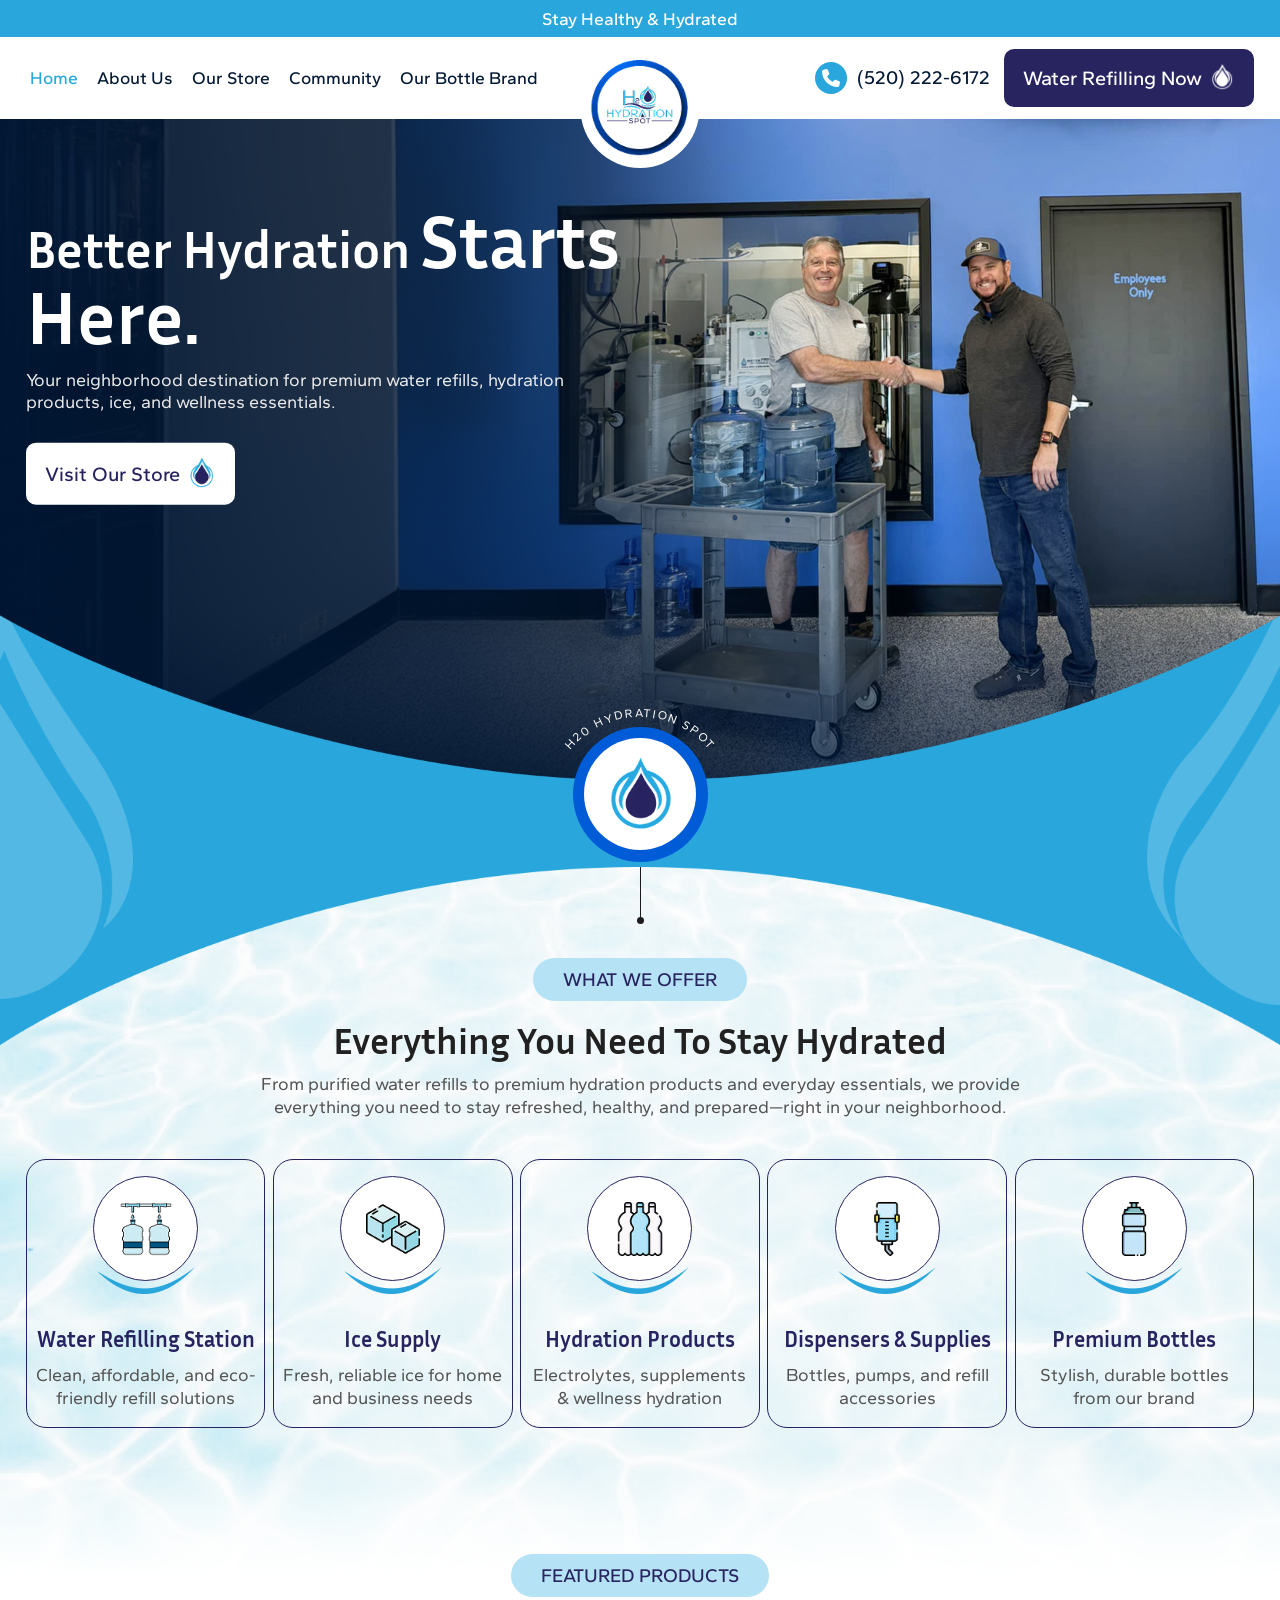
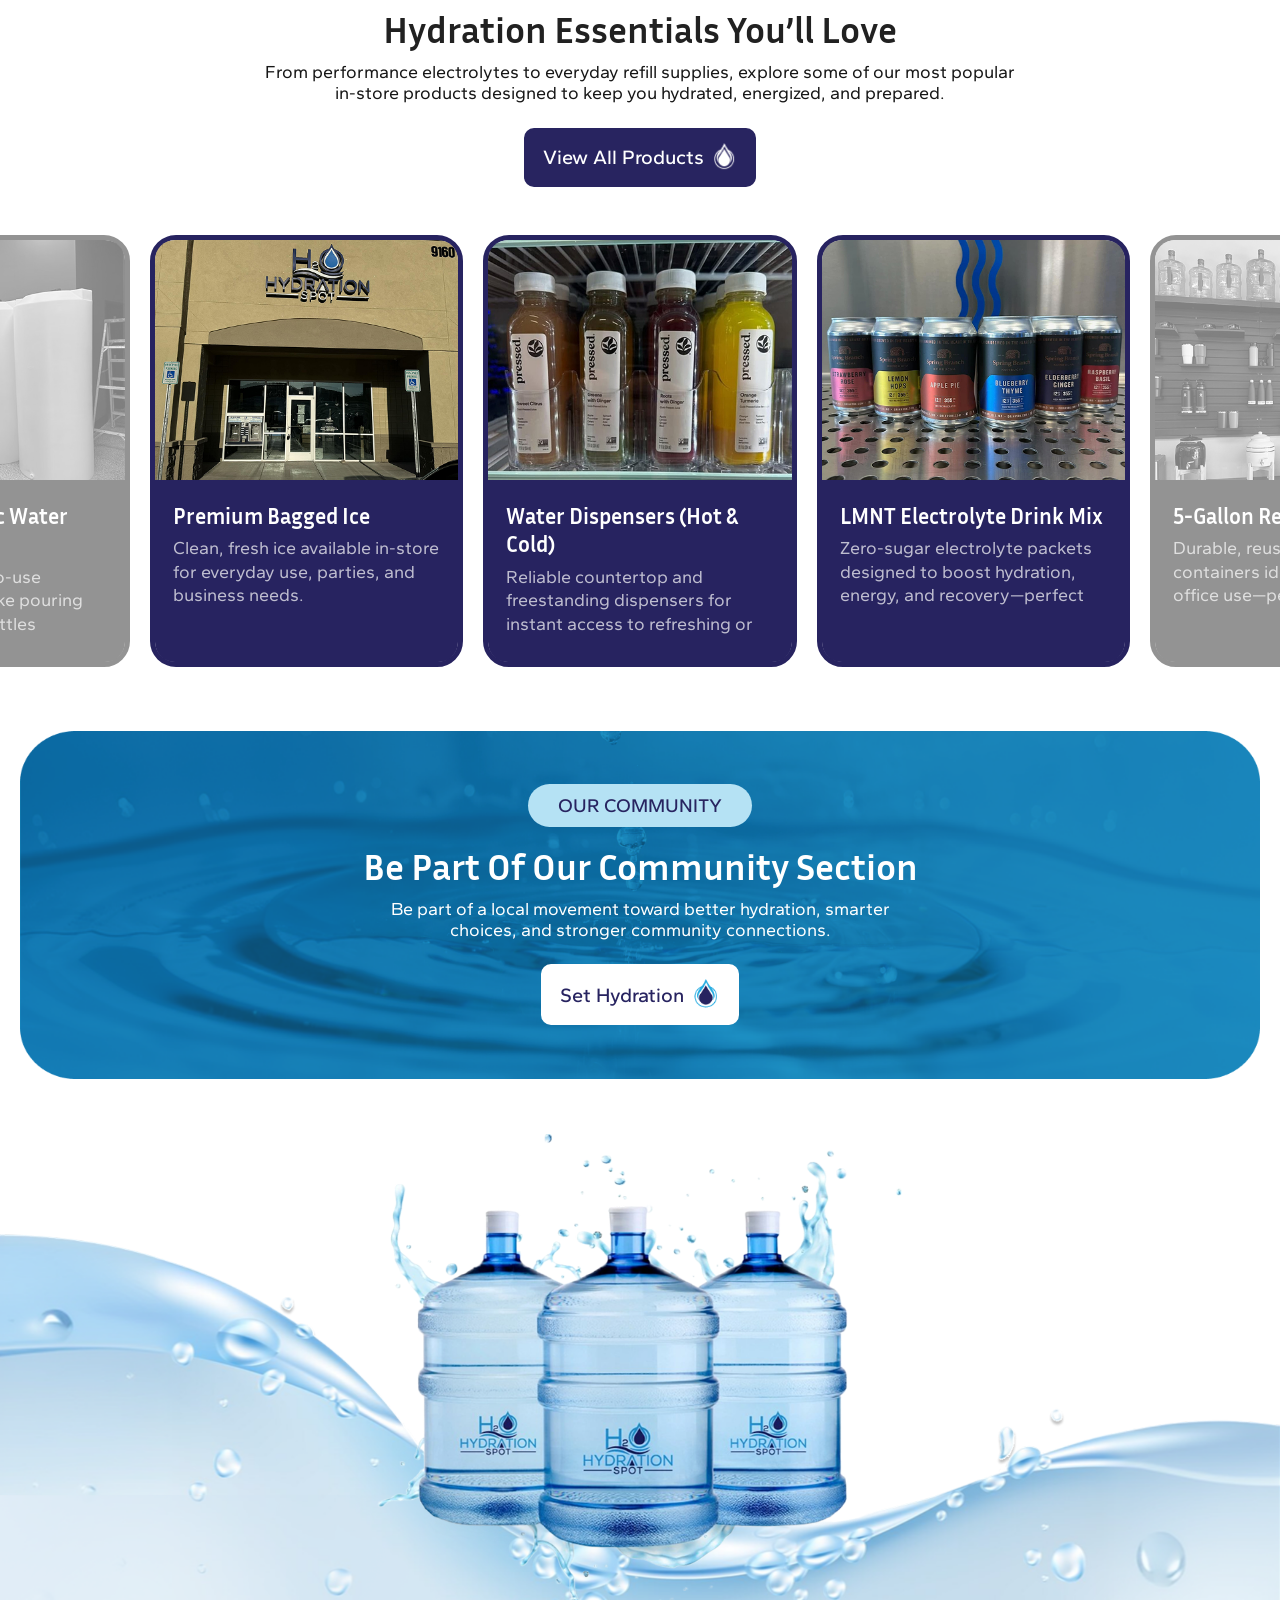
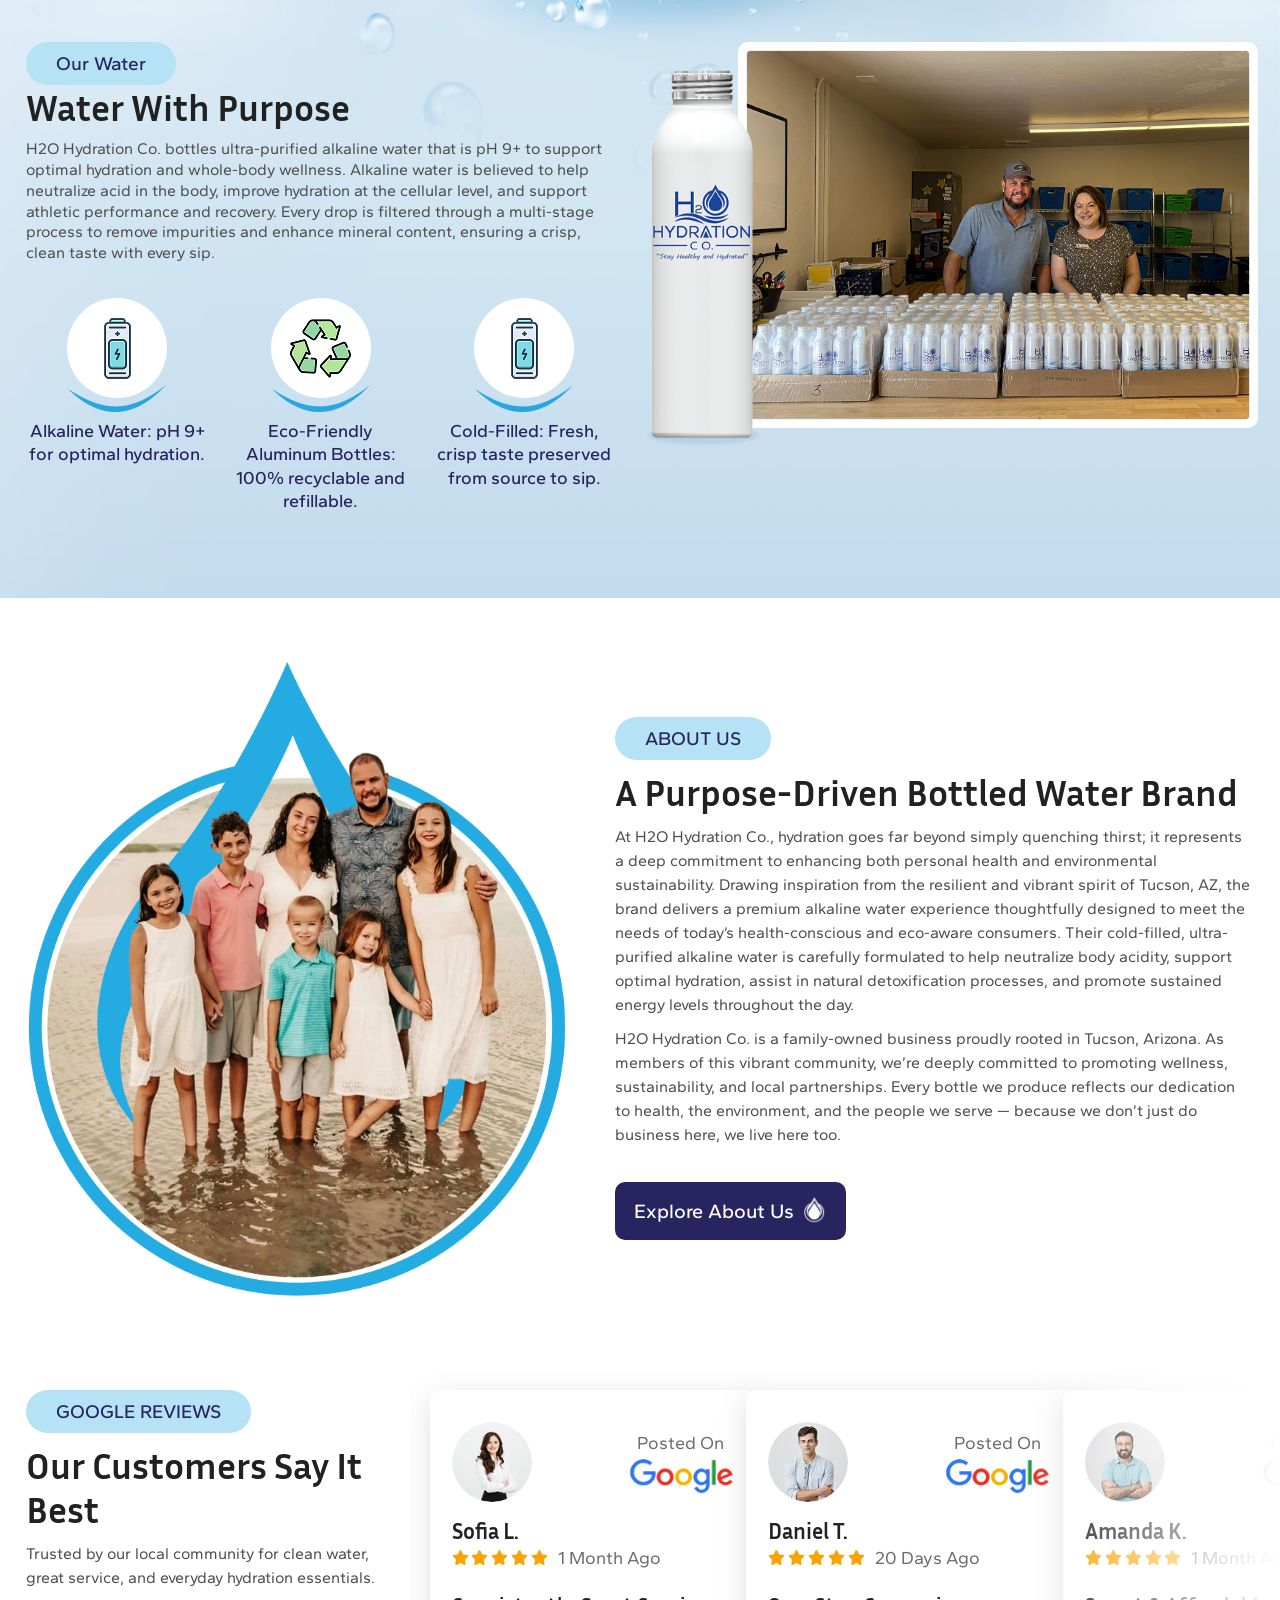
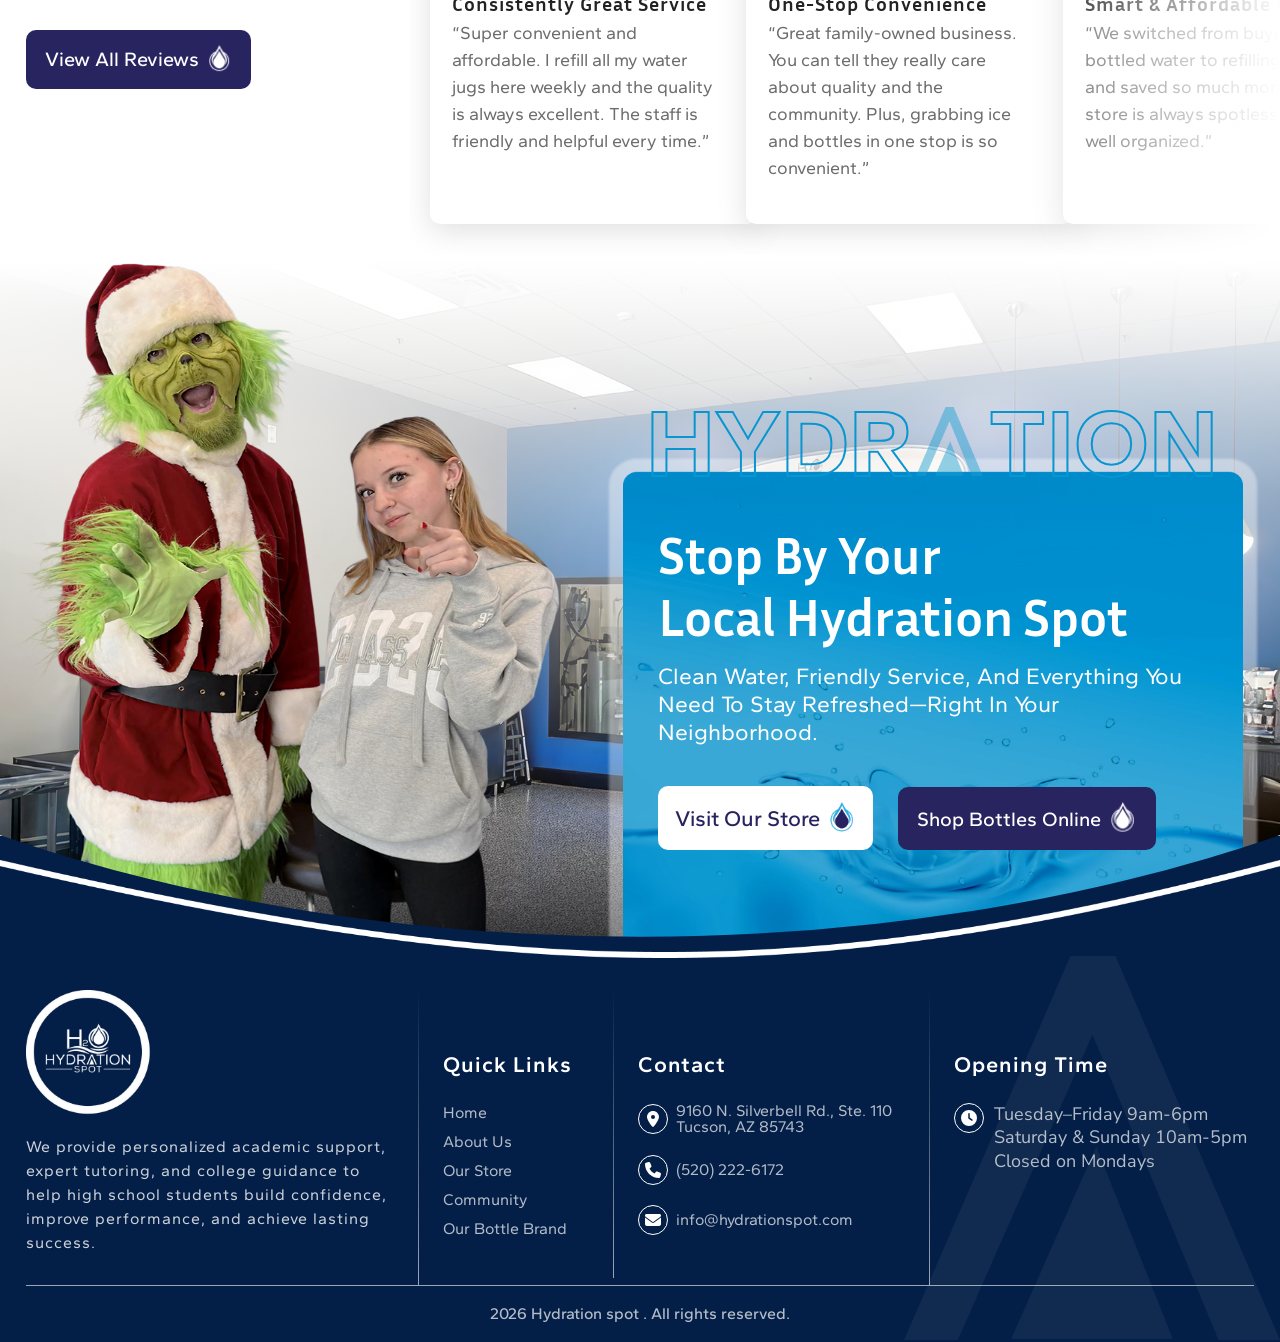
==== index.html @ 3f575ab1 "seconde commit" ====
<!DOCTYPE html>
<html lang="en">

<head>
	<meta charset="utf-8" />
	<meta http-equiv="X-UA-Compatible" content="IE=edge" />
	<title>H2O Hydration Spot</title>
	<meta name="description" content="" />
	<meta name="author" content="admin" />
	<meta name="viewport" content="width=device-width; initial-scale=1.0" />
	<link rel="shortcut icon" href="images/favicon.ico" alt="" />
	<link rel="stylesheet" href="css/font-awesome.css" />
	<link rel="stylesheet" href="css/aos.css" />
	<link rel="stylesheet" href="css/bootstrap.min.css" />
	<link rel="stylesheet" href="css/animate.css" media="all" />
	<link rel="stylesheet" href="https://cdnjs.cloudflare.com/ajax/libs/animate.css/4.1.1/animate.min.css" />
	<link rel="stylesheet" href="css/jquery.fancybox.css" />
	<link rel="stylesheet" href="css/easy-responsive-tabs.css" />
	<link rel="stylesheet" href="css/swiper.css" />
	<link rel="stylesheet" href="css/custom.css" />
	<link rel="stylesheet" href="css/responsive.css" />
</head>

<body>
	<!--Header start-->
	<header>
		<div class="top_nav">
			<div class="container">
				<p>Stay Healthy & Hydrated</p>
			</div>
		</div>
		<div class="btm_nav">
			<div class="container">
				<div class="cus_nav_innr">
					<div class="logo_otr ">
						<div class="logo_area">
							<a href="index.html"><img src="./images/logo.png" alt="logo"></a>
						</div>
					</div>

					<div class="nav_area">
						<nav class="navbar navbar-expand-lg">
							<button class="navbar-toggler" type="button" data-bs-toggle="collapse"
								data-bs-target="#navbarNav" aria-controls="navbarNav" aria-expanded="false"
								aria-label="Toggle navigation">
								<span class="MenuBar">
									<svg xmlns="http://www.w3.org/2000/svg" height="24" viewBox="0 -960 960 960"
										width="24">
										<path
											d="M120-240v-80h720v80H120Zm0-200v-80h720v80H120Zm0-200v-80h720v80H120Z" />
									</svg>
								</span>
								<span class="menu_text">Menu</span>
							</button>

							<div class="nav_parnt">
								<div class="collapse navbar-collapse main_nav" id="navbarNav">
									<ul class="navbar-nav navMenus">
										<li class="nav-item">
											<a class="nav-link active" href="javascript:void(0);">Home
											</a>
										</li>
										<li class="nav-item">
											<a class="nav-link" href="javascript:void(0);">
												About Us
											</a>
										</li>
										<li class="nav-item">
											<a class="nav-link" href="javascript:void(0);">
												Our Store
											</a>
										</li>
										<li class="nav-item">
											<a class="nav-link" href="javascript:void(0);">Community
											</a>
										</li>
										<li class="nav-item">
											<a class="nav-link" href="javascript:void(0);">Our Bottle Brand</a>
										</li>
									</ul>
								</div>
								<div class="nav_cntct">
									<a href="tel:(520) 222-6172" class="cntc_num">
										<span class="ph_icn_otr"><span class="ph_icn"><i class="fa fa-phone"
													aria-hidden="true"></i></span></span>
										<span class="ph_num">(520) 222-6172</span>
									</a>
									<div class="nav_buttn">
										<a href="javascript:void(0)" class="cmn_btn blu_btn">Water Refilling Now <img
												src="./images/btn_wht_drp.png" class="wht_drop" alt="btn_wtr_drp">
										</a>
									</div>
								</div>
							</div>
						</nav>
					</div>
				</div>
			</div>
		</div>
	</header>
	<!--Header End-->

	<!-- banner start -->
	<section class="banner">
		<div class="ban_img">
			<img src="./images/banner.png" alt="banner_bg">
		</div>
		<div class="mobile_ban_img">
			<img src="./images/mobile_banner.png" alt="mobile_banner_bg">
		</div>
		<div class="container">
			<div class="ban_content">
				<h1>Better Hydration <span>Starts Here.</span></h1>
				<p>Your neighborhood destination for premium water refills, hydration products, ice, and wellness
					essentials.</p>
				<div class="ban_btn">
					<a href="javascript:void(0)" class="cmn_btn">Visit Our Store <img src="./images/btn_wtr_drp.png"
							class="drop" alt="btn_wtr_drp">
					</a>
				</div>
			</div>
		</div>
	</section>
	<!-- banner end -->

	<!-- spot section start -->
	<section class="spot">
		<div class="spot_lft_img">
			<img src="./images/spot_lft_icn.png" alt="spot_lft_icn">
		</div>
		<div class="container">
			<div class="spt_wrpr cmn_hdr">

				<!-- Curved Text -->
				<svg class="curve_txt" viewBox="0 0 500 250">

					<path id="curve" d="M 100 220 A 150 150 0 0 1 400 220" fill="transparent" />

					<text>
						<textPath href="#curve" startOffset="50%" text-anchor="middle">
							H20 HYDRATION SPOT
						</textPath>
					</text>

				</svg>

				<!-- Circle -->
				<div class="spt_rnd_otr">
					<div class="spt_rnd_img">
						<img src="./images/spot_mdl_img.png" class="animate__heartBeat" alt="spot_mdl_img">
					</div>
				</div>

			</div>
		</div>
		<div class="spot_rgt_img">
			<img src="./images/spot_rgt_icn.png" alt="spot_rgt_icn">
		</div>
	</section>
	<!-- spot section end -->

	<!-- offer section start -->
	<section class="offer cmn_pdding">
		<div class="offr_line">
			<span class="offr_lng_line"></span>
			<span class="offr_dot"></span>
		</div>
		<div class="container">
			<div class="offer_contents cmn_hdr">
				<div class="cmn_blu_bg cmn_hdr">
					<h6>WHAT WE OFFER</h6>
				</div>
				<h2>Everything You Need to Stay Hydrated</h2>
				<p>From purified water refills to premium hydration products and everyday essentials, we provide <br>
					everything you need to stay refreshed, healthy, and prepared—right in your neighborhood.</p>
				<div class="offr_crd_layout">
					<div class="offr_card">
						<div class="offr_img_otr crcl_after">
							<div class="offr_crd_img">
								<img src="./images/offr_img1.png" alt="offr_img1">
							</div>
						</div>
						<div class="offr_crd_dtls cmn_hdr">
							<h4>Water Refilling Station</h4>
							<p>Clean, affordable, and eco-friendly refill solutions</p>
						</div>
					</div>
					<div class="offr_card">
						<div class="offr_img_otr crcl_after">
							<div class="offr_crd_img">
								<img src="./images/offr_img2.png" alt="offr_img2">
							</div>
						</div>
						<div class="offr_crd_dtls cmn_hdr">
							<h4>Ice Supply</h4>
							<p>Fresh, reliable ice for home and business needs</p>
						</div>
					</div>
					<div class="offr_card">
						<div class="offr_img_otr crcl_after">
							<div class="offr_crd_img">
								<img src="./images/offr_img3.png" alt="offr_img3">
							</div>
						</div>
						<div class="offr_crd_dtls cmn_hdr">
							<h4>Hydration Products</h4>
							<p>Electrolytes, supplements & wellness hydration</p>
						</div>
					</div>
					<div class="offr_card">
						<div class="offr_img_otr crcl_after">
							<div class="offr_crd_img">
								<img src="./images/offr_img4.png" alt="offr_img4">
							</div>
						</div>
						<div class="offr_crd_dtls cmn_hdr">
							<h4>Dispensers & Supplies</h4>
							<p>Bottles, pumps, and refill accessories</p>
						</div>
					</div>
					<div class="offr_card">
						<div class="offr_img_otr crcl_after">
							<div class="offr_crd_img">
								<img src="./images/offr_img5.png" alt="offr_img5">
							</div>
						</div>
						<div class="offr_crd_dtls cmn_hdr">
							<h4>Premium Bottles</h4>
							<p>Stylish, durable bottles from our brand</p>
						</div>
					</div>
				</div>

				<!--  -->
				<div class="offr_swpr ">
					<div class="swiper mySwiper1">
						<div class="swiper-wrapper">
							<div class="swiper-slide">
								<div class="offr_card">
									<div class="offr_img_otr crcl_after">
										<div class="offr_crd_img">
											<img src="./images/offr_img1.png" alt="offr_img1">
										</div>
									</div>
									<div class="offr_crd_dtls cmn_hdr">
										<h4>Water Refilling Station</h4>
										<p>Clean, affordable, and eco-friendly refill solutions</p>
									</div>
								</div>
							</div>
							<div class="swiper-slide">
								<div class="offr_card">
									<div class="offr_img_otr crcl_after">
										<div class="offr_crd_img">
											<img src="./images/offr_img2.png" alt="offr_img2">
										</div>
									</div>
									<div class="offr_crd_dtls cmn_hdr">
										<h4>Ice Supply</h4>
										<p>Fresh, reliable ice for home and business needs</p>
									</div>
								</div>
							</div>
							<div class="swiper-slide">
								<div class="offr_card">
									<div class="offr_img_otr crcl_after">
										<div class="offr_crd_img">
											<img src="./images/offr_img3.png" alt="offr_img3">
										</div>
									</div>
									<div class="offr_crd_dtls cmn_hdr">
										<h4>Hydration Products</h4>
										<p>Electrolytes, supplements & wellness hydration</p>
									</div>
								</div>
							</div>
							<div class="swiper-slide">
								<div class="offr_card">
									<div class="offr_img_otr crcl_after">
										<div class="offr_crd_img">
											<img src="./images/offr_img4.png" alt="offr_img4">
										</div>
									</div>
									<div class="offr_crd_dtls cmn_hdr">
										<h4>Dispensers & Supplies</h4>
										<p>Bottles, pumps, and refill accessories</p>
									</div>
								</div>
							</div>
							<div class="swiper-slide">
								<div class="offr_card">
									<div class="offr_img_otr crcl_after">
										<div class="offr_crd_img">
											<img src="./images/offr_img5.png" alt="offr_img5">
										</div>
									</div>
									<div class="offr_crd_dtls cmn_hdr">
										<h4>Premium Bottles</h4>
										<p>Stylish, durable bottles from our brand</p>
									</div>
								</div>
							</div>
						</div>
						
					</div>
				</div>
			</div>
		</div>
	</section>
	<!-- offer section end -->

	<!-- featured section start -->
	<section class="featured">
		<div class="container">
			<div class="featured_content cmn_hdr">
				<div class="cmn_blu_bg cmn_hdr">
					<h6>FEATURED PRODUCTS</h6>
				</div>
				<h2>Hydration Essentials You’ll Love</h2>
				<p>From performance electrolytes to everyday refill supplies, explore some of our most popular <br>
					in-store products designed to keep you hydrated, energized, and prepared.</p>
				<div class="featr_buttn">
					<a href="javascript:void(0)" class="cmn_btn blu_btn">View All Products <img
							src="./images/btn_wht_drp.png" class="wht_drop" alt="btn_wtr_drp">
					</a>
				</div>
			</div>
		</div>
		<div class="featr_swpr">
			<div class="swiper mySwiper">
				<div class="swiper-wrapper">
					<div class="swiper-slide">
						<div class="featr_swpr_crd">
							<div class="fetr_crd_img">
								<img src="./images/featr_img1.jpg" alt="featured_card_img">
							</div>
							<div class="fetr_crd_dtls cmn_hdr">
								<h4>Water Dispensers (Hot & Cold)</h4>
								<p>Reliable countertop and freestanding dispensers for instant access to refreshing or
									hot water anytime.</p>
							</div>
						</div>
					</div>
					<div class="swiper-slide">
						<div class="featr_swpr_crd">
							<div class="fetr_crd_img">
								<img src="./images/featr_img2.jpg" alt="featured_card_img">
							</div>
							<div class="fetr_crd_dtls cmn_hdr">
								<h4>LMNT Electrolyte Drink Mix</h4>
								<p>Zero-sugar electrolyte packets designed to boost hydration, energy, and
									recovery—perfect for workouts, workdays, and daily wellness.</p>
							</div>
						</div>
					</div>
					<div class="swiper-slide">
						<div class="featr_swpr_crd">
							<div class="fetr_crd_img">
								<img src="./images/featr_img3.jpg" alt="featured_card_img">
							</div>
							<div class="fetr_crd_dtls cmn_hdr">
								<h4>5-Gallon Refill Water Jugs</h4>
								<p>Durable, reusable water containers ideal for home or office use—perfect for our
									refill station.</p>
							</div>
						</div>
					</div>
					<div class="swiper-slide">
						<div class="featr_swpr_crd">
							<div class="fetr_crd_img">
								<img src="./images/featr_img4.jpg" alt="featured_card_img">
							</div>
							<div class="fetr_crd_dtls cmn_hdr">
								<h4>Manual & Electric Water Pumps</h4>
								<p>Convenient, easy-to-use dispensers that make pouring water from large bottles
									effortless.</p>
							</div>
						</div>
					</div>
					<div class="swiper-slide">
						<div class="featr_swpr_crd">
							<div class="fetr_crd_img">
								<img src="./images/featr_img5.jpg" alt="featured_card_img">
							</div>
							<div class="fetr_crd_dtls cmn_hdr">
								<h4>Premium Bagged Ice</h4>
								<p>Clean, fresh ice available in-store for everyday use, parties, and business needs.
								</p>
							</div>
						</div>
					</div>
					<div class="swiper-slide">
						<div class="featr_swpr_crd">
							<div class="fetr_crd_img">
								<img src="./images/featr_img1.jpg" alt="featured_card_img">
							</div>
							<div class="fetr_crd_dtls cmn_hdr">
								<h4>Water Dispensers (Hot & Cold)</h4>
								<p>Reliable countertop and freestanding dispensers for instant access to refreshing or
									hot water anytime.</p>
							</div>
						</div>
					</div>
					<div class="swiper-slide">
						<div class="featr_swpr_crd">
							<div class="fetr_crd_img">
								<img src="./images/featr_img2.jpg" alt="featured_card_img">
							</div>
							<div class="fetr_crd_dtls cmn_hdr">
								<h4>LMNT Electrolyte Drink Mix</h4>
								<p>Zero-sugar electrolyte packets designed to boost hydration, energy, and
									recovery—perfect for workouts, workdays, and daily wellness.</p>
							</div>
						</div>
					</div>
					<div class="swiper-slide">
						<div class="featr_swpr_crd">
							<div class="fetr_crd_img">
								<img src="./images/featr_img3.jpg" alt="featured_card_img">
							</div>
							<div class="fetr_crd_dtls cmn_hdr">
								<h4>5-Gallon Refill Water Jugs</h4>
								<p>Durable, reusable water containers ideal for home or office use—perfect for our
									refill station.</p>
							</div>
						</div>
					</div>
					<div class="swiper-slide">
						<div class="featr_swpr_crd">
							<div class="fetr_crd_img">
								<img src="./images/featr_img4.jpg" alt="featured_card_img">
							</div>
							<div class="fetr_crd_dtls cmn_hdr">
								<h4>Manual & Electric Water Pumps</h4>
								<p>Convenient, easy-to-use dispensers that make pouring water from large bottles
									effortless.</p>
							</div>
						</div>
					</div>
					<div class="swiper-slide">
						<div class="featr_swpr_crd">
							<div class="fetr_crd_img">
								<img src="./images/featr_img5.jpg" alt="featured_card_img">
							</div>
							<div class="fetr_crd_dtls cmn_hdr">
								<h4>Premium Bagged Ice</h4>
								<p>Clean, fresh ice available in-store for everyday use, parties, and business needs.
								</p>
							</div>
						</div>
					</div>
					<div class="swiper-slide">
						<div class="featr_swpr_crd">
							<div class="fetr_crd_img">
								<img src="./images/featr_img1.jpg" alt="featured_card_img">
							</div>
							<div class="fetr_crd_dtls cmn_hdr">
								<h4>Water Dispensers (Hot & Cold)</h4>
								<p>Reliable countertop and freestanding dispensers for instant access to refreshing or
									hot water anytime.</p>
							</div>
						</div>
					</div>
					<div class="swiper-slide">
						<div class="featr_swpr_crd">
							<div class="fetr_crd_img">
								<img src="./images/featr_img2.jpg" alt="featured_card_img">
							</div>
							<div class="fetr_crd_dtls cmn_hdr">
								<h4>LMNT Electrolyte Drink Mix</h4>
								<p>Zero-sugar electrolyte packets designed to boost hydration, energy, and
									recovery—perfect for workouts, workdays, and daily wellness.</p>
							</div>
						</div>
					</div>
					<div class="swiper-slide">
						<div class="featr_swpr_crd">
							<div class="fetr_crd_img">
								<img src="./images/featr_img3.jpg" alt="featured_card_img">
							</div>
							<div class="fetr_crd_dtls cmn_hdr">
								<h4>5-Gallon Refill Water Jugs</h4>
								<p>Durable, reusable water containers ideal for home or office use—perfect for our
									refill station.</p>
							</div>
						</div>
					</div>
					<div class="swiper-slide">
						<div class="featr_swpr_crd">
							<div class="fetr_crd_img">
								<img src="./images/featr_img4.jpg" alt="featured_card_img">
							</div>
							<div class="fetr_crd_dtls cmn_hdr">
								<h4>Manual & Electric Water Pumps</h4>
								<p>Convenient, easy-to-use dispensers that make pouring water from large bottles
									effortless.</p>
							</div>
						</div>
					</div>
					<div class="swiper-slide">
						<div class="featr_swpr_crd">
							<div class="fetr_crd_img">
								<img src="./images/featr_img5.jpg" alt="featured_card_img">
							</div>
							<div class="fetr_crd_dtls cmn_hdr">
								<h4>Premium Bagged Ice</h4>
								<p>Clean, fresh ice available in-store for everyday use, parties, and business needs.
								</p>
							</div>
						</div>
					</div>
				</div>
				<div class="swiper-pagination"></div>
			</div>
		</div>
	</section>
	<!-- featured section end -->

	<!-- community section start -->
	<section class="community cmn_pdding">
		<div class="container">
			<div class="cmnty_dtls cmn_hdr wht">
				<div class="cmn_blu_bg cmn_hdr">
					<h6>OUR COMMUNITY</h6>
				</div>
				<h2>Be Part Of Our Community Section</h2>
				<p>Be part of a local movement toward better hydration, smarter <br> choices, and stronger community
					connections.</p>
				<div>
					<a href="javascript:void(0)" class="cmn_btn">Set Hydration <img src="./images/btn_wtr_drp.png"
							class="drop" alt="btn_wtr_drp">
					</a>
				</div>
			</div>
		</div>
	</section>
	<!-- community section end -->

	<!-- purpose section start -->
	<section class="purpose">
		<div class="wtr_brl_img">
			<img src="./images/wtr_brl.png" alt="water_img">
		</div>
		<div class="container">
			<div class="purpose_contents">
				<div class="prps_lft_dv cmn_hdr">
					<div class="cmn_blu_bg cmn_hdr">
						<h6>Our Water</h6>
					</div>
					<h2>Water with Purpose</h2>
					<p>H2O Hydration Co. bottles ultra-purified alkaline water that is pH 9+ to support optimal
						hydration
						and whole-body wellness. Alkaline water is believed to help neutralize acid in the body, improve
						hydration at the cellular level, and support athletic performance and recovery. Every drop is
						filtered through a multi-stage process to remove impurities and enhance mineral content,
						ensuring a
						crisp, clean taste with every sip.</p>
					<div class="prps_layout">
						<div class="prps_crd">
							<div class="prps_icn_otr crcl_after">
								<div class="prps_crd_icn">
									<img src="./images/purpose_icn1.png" alt="purpose_icn">
								</div>
							</div>
							<p>Alkaline Water: pH 9+ for optimal hydration.</p>
						</div>
						<div class="prps_crd">
							<div class="prps_icn_otr crcl_after">
								<div class="prps_crd_icn">
									<img src="./images/purpose_icn2.png" alt="purpose_icn">
								</div>
							</div>
							<p>Eco-Friendly Aluminum Bottles: 100% recyclable and refillable.</p>
						</div>
						<div class="prps_crd">
							<div class="prps_icn_otr crcl_after">
								<div class="prps_crd_icn">
									<img src="./images/purpose_icn1.png" alt="purpose_icn">
								</div>
							</div>
							<p>Cold-Filled: Fresh, crisp taste preserved from source to sip.</p>
						</div>
					</div>
				</div>
				<div class="prps_rgt_dv">
					<div class="purpose_rgt_img">
						<img src="./images/prps_rgt_img.jpg" alt="prps_rgt_img">
					</div>
					<div class="bottle_img">
						<img src="./images/bttl_img.png" alt="bttl_img">
					</div>
				</div>
			</div>
		</div>
	</section>
	<!-- purpose section end -->

	<!--About us section start-->

    <section class="abt_us cmn_hdr cmn_pdding">
      <div class="container abt_sec">
        <div class="abt_us_lft">
          <div class="abt_lft_dv">
            <div class="abt_lft_img">
              <img src="images/about_left_img.png" alt="about left image" />
            </div>
          </div>
        </div>
        <div class="abt_us_rgt">
          <div class="cmn_blu_bg">
            <h6>About Us</h6>
          </div>
          <div class="abt_cntnt">
            <h2>A Purpose-Driven Bottled Water Brand</h2>
            <p>
              At H2O Hydration Co., hydration goes far beyond simply quenching
              thirst; it represents a deep commitment to enhancing both personal
              health and environmental sustainability. Drawing inspiration from
              the resilient and vibrant spirit of Tucson, AZ, the brand delivers
              a premium alkaline water experience thoughtfully designed to meet
              the needs of today’s health-conscious and eco-aware consumers.
              Their cold-filled, ultra-purified alkaline water is carefully
              formulated to help neutralize body acidity, support optimal
              hydration, assist in natural detoxification processes, and promote
              sustained energy levels throughout the day.
            </p>
            <p>
              H2O Hydration Co. is a family-owned business proudly rooted in
              Tucson, Arizona. As members of this vibrant community, we’re
              deeply committed to promoting wellness, sustainability, and local
              partnerships. Every bottle we produce reflects our dedication to
              health, the environment, and the people we serve — because we
              don’t just do business here, we live here too.
            </p>
            <div class="abt_btns">
              <a href="javascript:void(0)" class="cmn_btn blu_btn"
                >Explore About Us
                <img
                  src="./images/btn_wht_drp.png"
                  class="wht_drop"
                  alt="btn_wtr_drp"
                />
              </a>
            </div>
          </div>
        </div>
      </div>
    </section>
    <!--About us section end-->

    <!--Customer section start-->

    <section class="cust_rvew cmn_hdr cmn_pdding">
      <div class="container">
        <div class="cust_lft_dv">
          <div class="cmn_blu_bg">
            <h6>Google Reviews</h6>
          </div>
          <div class="cust_cnt">
            <h2>Our Customers Say It Best</h2>
            <p>
              Trusted by our local community for clean water, great service, and
              everyday hydration essentials.
            </p>
            <div class="vw_btn">
              <a href="javascript:void(0)" class="cmn_btn blu_btn"
                >View All Reviews
                <img
                  src="./images/btn_wht_drp.png"
                  class="wht_drop"
                  alt="btn_wtr_drp"
                />
              </a>
            </div>
          </div>
        </div>
      </div>
      <!-- RIGHT SIDE SWIPER -->
      <div class="cust_rgt_dv">
        <div class="swiper reviewSwiper">
          <div class="swiper-wrapper">
            <!-- CARD 1 -->
            <div class="swiper-slide">
              <div class="review_card">
                <div class="review_top">
                  <div class="user_info">
                    <img
                      src="images/user_1.png"
                      class="user_img_lg"
                      alt="user 1"
                    />

                    <div>
                      <h4>Sofia L.</h4>
                    </div>
                  </div>

                  <div class="google_post">
                    <span>Posted On</span>
                    <img
                      src="images/google_logo.png"
                      class="google_lg"
                      alt="google logo"
                    />
                  </div>
                </div>

                <div class="star_row">
                  <div class="rating">
                    <div class="star"><i class="fa-solid fa-star"></i></div>
                    <div class="star"><i class="fa-solid fa-star"></i></div>
                    <div class="star"><i class="fa-solid fa-star"></i></div>
                    <div class="star"><i class="fa-solid fa-star"></i></div>
                    <div class="star"><i class="fa-solid fa-star"></i></div>
                  </div>
                  <span>1 Month Ago</span>
                </div>

                <h5>Consistently Great Service</h5>

                <p>
                  “Super convenient and affordable. I refill all my water jugs
                  here weekly and the quality is always excellent. The staff is
                  friendly and helpful every time.”
                </p>
              </div>
            </div>

            <!-- CARD 2 -->
            <div class="swiper-slide">
              <div class="review_card">
                <div class="review_top">
                  <div class="user_info">
                    <img
                      src="images/user_2.png"
                      class="user_img_lg"
                      alt="user 2"
                    />

                    <div>
                      <h4>Daniel T.</h4>
                    </div>
                  </div>

                  <div class="google_post">
                    <span>Posted On</span>
                    <img
                      src="images/google_logo.png"
                      class="google_lg"
                      alt="google logo"
                    />
                  </div>
                </div>

                <div class="star_row">
                  <div class="rating">
                    <div class="star"><i class="fa-solid fa-star"></i></div>
                    <div class="star"><i class="fa-solid fa-star"></i></div>
                    <div class="star"><i class="fa-solid fa-star"></i></div>
                    <div class="star"><i class="fa-solid fa-star"></i></div>
                    <div class="star"><i class="fa-solid fa-star"></i></div>
                  </div>
                  <span>20 Days Ago</span>
                </div>

                <h5>One-Stop Convenience</h5>

                <p>
                  “Great family-owned business. You can tell they really care
                  about quality and the community. Plus, grabbing ice and
                  bottles in one stop is so convenient.”
                </p>
              </div>
            </div>

            <!-- CARD 3 -->
            <div class="swiper-slide">
              <div class="review_card">
                <div class="review_top">
                  <div class="user_info">
                    <img
                      src="images/user_3.png"
                      class="user_img_lg"
                      alt="user 3"
                    />

                    <div>
                      <h4>Amanda K.</h4>
                    </div>
                  </div>

                  <div class="google_post">
                    <span>Posted On</span>
                    <img
                      src="images/google_logo.png"
                      class="google_lg"
                      alt="google logo"
                    />
                  </div>
                </div>

                <div class="star_row">
                  <div class="rating">
                    <div class="star"><i class="fa-solid fa-star"></i></div>
                    <div class="star"><i class="fa-solid fa-star"></i></div>
                    <div class="star"><i class="fa-solid fa-star"></i></div>
                    <div class="star"><i class="fa-solid fa-star"></i></div>
                    <div class="star"><i class="fa-solid fa-star"></i></div>
                  </div>
                  <span>1 Month Ago</span>
                </div>

                <h5>Smart & Affordable Choice</h5>

                <p>
                  “We switched from buying bottled water to refilling here and
                  saved so much money. The store is always spotless and very
                  well organized.”
                </p>
              </div>
            </div>

            <!-- CARD 1 -->
            <div class="swiper-slide">
              <div class="review_card">
                <div class="review_top">
                  <div class="user_info">
                    <img
                      src="images/user_1.png"
                      class="user_img_lg"
                      alt="user 1"
                    />

                    <div>
                      <h4>Sofia L.</h4>
                    </div>
                  </div>

                  <div class="google_post">
                    <span>Posted On</span>
                    <img
                      src="images/google_logo.png"
                      class="google_lg"
                      alt="google logo"
                    />
                  </div>
                </div>

                <div class="star_row">
                  <div class="rating">
                    <div class="star"><i class="fa-solid fa-star"></i></div>
                    <div class="star"><i class="fa-solid fa-star"></i></div>
                    <div class="star"><i class="fa-solid fa-star"></i></div>
                    <div class="star"><i class="fa-solid fa-star"></i></div>
                    <div class="star"><i class="fa-solid fa-star"></i></div>
                  </div>
                  <span>1 Month Ago</span>
                </div>

                <h5>Consistently Great Service</h5>

                <p>
                  “Super convenient and affordable. I refill all my water jugs
                  here weekly and the quality is always excellent. The staff is
                  friendly and helpful every time.”
                </p>
              </div>
            </div>

            <!-- CARD 2 -->
            <div class="swiper-slide">
              <div class="review_card">
                <div class="review_top">
                  <div class="user_info">
                    <img
                      src="images/user_2.png"
                      class="user_img_lg"
                      alt="user 2"
                    />

                    <div>
                      <h4>Daniel T.</h4>
                    </div>
                  </div>

                  <div class="google_post">
                    <span>Posted On</span>
                    <img
                      src="images/google_logo.png"
                      class="google_lg"
                      alt="google logo"
                    />
                  </div>
                </div>

                <div class="star_row">
                  <div class="rating">
                    <div class="star"><i class="fa-solid fa-star"></i></div>
                    <div class="star"><i class="fa-solid fa-star"></i></div>
                    <div class="star"><i class="fa-solid fa-star"></i></div>
                    <div class="star"><i class="fa-solid fa-star"></i></div>
                    <div class="star"><i class="fa-solid fa-star"></i></div>
                  </div>
                  <span>20 Days Ago</span>
                </div>

                <h5>One-Stop Convenience</h5>

                <p>
                  “Great family-owned business. You can tell they really care
                  about quality and the community. Plus, grabbing ice and
                  bottles in one stop is so convenient.”
                </p>
              </div>
            </div>

            <!-- CARD 3 -->
            <div class="swiper-slide">
              <div class="review_card">
                <div class="review_top">
                  <div class="user_info">
                    <img
                      src="images/user_3.png"
                      class="user_img_lg"
                      alt="user 3"
                    />

                    <div>
                      <h4>Amanda K.</h4>
                    </div>
                  </div>

                  <div class="google_post">
                    <span>Posted On</span>
                    <img
                      src="images/google_logo.png"
                      class="google_lg"
                      alt="google logo"
                    />
                  </div>
                </div>

                <div class="star_row">
                  <div class="rating">
                    <div class="star"><i class="fa-solid fa-star"></i></div>
                    <div class="star"><i class="fa-solid fa-star"></i></div>
                    <div class="star"><i class="fa-solid fa-star"></i></div>
                    <div class="star"><i class="fa-solid fa-star"></i></div>
                    <div class="star"><i class="fa-solid fa-star"></i></div>
                  </div>
                  <span>1 Month Ago</span>
                </div>

                <h5>Smart & Affordable Choice</h5>

                <p>
                  “We switched from buying bottled water to refilling here and
                  saved so much money. The store is always spotless and very
                  well organized.”
                </p>
              </div>
            </div>
          </div>
        </div>
      </div>
    </section>

    <!--Customer section end-->

    <!--Shop section start-->

    <section class="hyd_bking">
      <div class="gradient-overlay"></div>
      <div class="hyd_lft_img">
        <img src="images/shop_img.png" class="hyd_img" alt="hyd left image" />
      </div>
      <div class="container hyd_box">
        <div class="sp_crd_top">
          <p>
            hydr
            <span><img src="images/sp_top_ic.png" alt="shop top image" /></span
            >tion
          </p>
        </div>
        <div class="sp_crd">
          <span
            >Stop By Your <br />
            Local Hydration Spot</span
          >
          <span>
            Clean water, friendly service, and everything you need to stay
            refreshed—right in your neighborhood.           
          </span>
          <div class="sp_btns">
            <div class="btn_1">
              <a href="javascript:void(0)" class="cmn_btn"
                >Visit Our Store<img
                  src="./images/btn_wtr_drp.png"
                  class="drop"
                  alt="btn_wtr_drp"
              /></a>
            </div>
            <div class="btn_2">
              <a href="javascript:void(0)" class="cmn_btn blu_btn"
                >Shop Bottles Online<img
                  src="./images/btn_wht_drp.png"
                  class="drop"
                  alt="btn_wtr_drp" /></a
              >       
            </div>
          </div>
        </div>
      </div>
    </section>

    <!--Shop section end-->

    <!--Footer start-->
    <footer class="footer cmn_pdding">
      <div class="ftr_ln">
        <img src="images/footer_line.png" alt="footer line" />
      </div>
      <div class="ftr_trl">
        <img src="images/footer_triangle.png" alt="footer triangle" />
      </div>
      <div class="container">
        <!-- desktop view -->
        <div class="ftr_rw cmn_hdr">
          <div class="ftr_dv">
            <div class="ftr_lg">
              <a href="index.html"
                ><img src="images/footer_logo.png" alt="footer logo"
              /></a>
            </div>
            <p>
              We provide personalized academic support, expert tutoring, and
              college guidance to help high school students build confidence,
              improve performance, and achieve lasting success.
            </p>
          </div>
          <div class="ftr_rgt">
            <div class="ftr_dv">
              <div class="ftr_hd">
                <h5>Quick Links</h5>
              </div>
              <ul>
                <li><a href="javascript:void(0)">Home</a></li>
                <li><a href="javascript:void(0)">About Us</a></li>
                <li><a href="javascript:void(0)">Our Store</a></li>
                <li><a href="javascript:void(0)">Community</a></li>
                <li><a href="javascript:void(0)">Our Bottle Brand</a></li>
              </ul>
            </div>
            <div class="ftr_dv">
              <div class="ftr_hd">
                <h5>Contact</h5>
              </div>
              <ul>
                <li>
                  <a href="javascript:void(0)"
                    ><div class="icon">
                      <span class="ftr_ic"
                        ><i class="fa-solid fa-location-dot"></i
                      ></span>
                    </div>
                    <span
                      >9160 N. Silverbell Rd., Ste. 110 Tucson, AZ 85743</span
                    ></a
                  >
                </li>
                <li>
                  <a href="tel:(520) 222-6172"
                    ><div class="icon">
                      <span class="ftr_ic"
                        ><i class="fa-solid fa-phone"></i
                      ></span>
                    </div>
                    (520) 222-6172</a
                  >
                </li>
                <li>
                  <a href="mailto:info@hydrationspot.com"
                    ><div class="icon">
                      <span class="ftr_ic"
                        ><i class="fa-solid fa-envelope"></i
                      ></span>
                    </div>
                    info@hydrationspot.com</a
                  >
                </li>
              </ul>
            </div>
            <div class="ftr_dv ftr_lst_dv">
              <div class="ftr_hd">
                <h5>Opening Time</h5>
                <ul>
                  <li>
                    <div class="icon">
                      <span class="ftr_ic"
                        ><i class="fa-solid fa-clock"></i
                      ></span>
                    </div>
                    <span class="op_tm">Tuesday–Friday 9am-6pm <br />
                      Saturday & Sunday 10am-5pm <br />
                      Closed on Mondays</span
                    >
                  </li>
                </ul>
              </div>
            </div>
          </div>
        </div>
        <div class="ftr_bttm cmn_hdr">
          <p>
            2026
            <a href="index.html">Hydration spot</a>
            . All rights reserved.
          </p>
        </div>
      </div>
    </footer>
    <!--Footer End-->



	<!-- Back to top button -->

	<a href="javascript:void(0);" id="backToTop">
		<i class="fa fa-solid fa-arrow-up"></i>
	</a>

	<!-- Back to top button -->

	<!-- Jquery  -->
	<script src="js/jquery.min.js"></script>
	<!-- wow animation -->
	<script src="js/wow.min.js"></script>
	<script>
		new WOW().init();
	</script>
	<!-- Bootstrap JS -->
	<script src="js/bootstrap.min.js"></script>
	<!-- Font Awesome JS -->
	<script src="js/font-awesome-all.min.js"></script>
	<!-- Fancy Box -->
	<script src="js/jquery.fancybox.pack.js"></script>
	<!-- Easy Responsive Tab -->
	<script src="js/easy-responsive-tabs.js"></script>
	<!-- Swiper -->
	<script src="js/swiper.js"></script>
	<!-- AOS JS -->
	<script src="js/aos.js"></script>
	<script>
		AOS.init();
	</script>
	<!-- Custom JS -->
	<script src="js/custom.js"></script>

</body>

</html>
---- css/easy-responsive-tabs.css ----
body {
  margin: 0px;
  padding: 0px;
}

.resp-tabs-list li {
  font-weight: 600;
  font-size: 13px;
  padding: 15px;
  margin: 0;
  list-style: none;
  cursor: pointer;
}

h2.resp-accordion {
  cursor: pointer;
  padding: 5px;
  display: none;
}

.resp-tab-content {
  display: none;
  padding: 15px;
}

.resp-tab-active {
  border: 1px solid #c1c1c1;
  border-bottom: none;
}

.resp-tab-active {
  border-bottom: none;
  background-color: #fff;
}

.resp-content-active,
.resp-accordion-active {
  display: block;
}

.resp-tab-content {
  border: 1px solid #c1c1c1;
}

h2.resp-accordion {
  border: 1px solid #c1c1c1;
  font-size: 13px;
  margin: 0px;
  padding: 10px 15px;
}

h2.resp-tab-active {
  margin: 0px;
  padding: 10px 15px;
}

/*-----------   Vertical tabs   -----------*/

.resp-vtabs .resp-tabs-list li {
  display: block;
  padding: 15px;
  margin: 0;
  cursor: pointer;
}

.resp-vtabs .resp-tab-content {
  border: none;
}

.resp-vtabs li.resp-tab-active {
  border: 1px solid #c1c1c1;
  border-right: none;
  background-color: #fff;
  position: relative;
  z-index: 1;
}

.resp-arrow {
  width: 0;
  height: 0;
  float: right;
  margin-top: 3px;
  border-left: 6px solid transparent;
  border-right: 6px solid transparent;
  border-top: 12px solid #c1c1c1;
}

h2.resp-tab-active span.resp-arrow {
  border: none;
  border-left: 6px solid transparent;
  border-right: 6px solid transparent;
  border-bottom: 12px solid #9B9797;
}

/*-----------   Accordion styles   -----------*/

h2.resp-tab-active {
  background: #DBDBDB;
}

.resp-easy-accordion h2.resp-accordion {
  display: block;
}

.resp-easy-accordion .resp-tab-content {
  border: 1px solid #c1c1c1;
}

.resp-jfit {
  width: 100%;
  margin: 0px;
}

.resp-tab-content-active {
  display: block;
}

/*!  Here your can change the breakpoint to set the accordion, when screen resolution changed  */

@media only screen and (max-width: 768px) {

  ul.resp-tabs-list {
    display: none;
  }

  h2.resp-accordion {
    display: block;
  }

  .resp-vtabs .resp-tab-content {
    border: 1px solid #C1C1C1;
  }

  .resp-vtabs .resp-tabs-container {
    border: none;
    float: none;
    width: 100%;
    min-height: initial;
    clear: none;
  }

  .resp-accordion-closed {
    display: none;
  }

  .resp-vtabs .resp-tab-content:last-child {
    border-bottom: 1px solid #c1c1c1;
  }
}
---- css/custom.css ----
@import url('https://fonts.googleapis.com/css2?family=Gantari:ital,wght@0,100..900;1,100..900&display=swap');
@import url('https://fonts.googleapis.com/css2?family=Inria+Sans:ital,wght@0,300;0,400;0,700;1,300;1,400;1,700&display=swap');
@import url('https://fonts.googleapis.com/css2?family=Nunito+Sans:ital,opsz,wght@0,6..12,200..1000;1,6..12,200..1000&display=swap');
*::after,
*::before {
    box-sizing: border-box;
}

* {
    margin: 0;
    padding: 0;
    outline: none;
    text-decoration: none;
    box-sizing: border-box;
    scroll-behavior: smooth;
    font: inherit;
    scrollbar-width: 10px;
    scrollbar-color: #24ABE1 #fff;
}

/* For Scrollbar */

*::-webkit-scrollbar {
    width: 10px;
}

*::-webkit-scrollbar-track {
    background: #ffffff;
}

*::-webkit-scrollbar-thumb {
    border-radius: 5px;
    background-color: #5c4229;
    border: 2px solid #fff;
    -webkit-border-radius: 5px;
    -moz-border-radius: 5px;
    -ms-border-radius: 5px;
    -o-border-radius: 5px;
}

*:focus {
    outline: none;
    box-shadow: none;
    border: none;
}

html {
    font-size: 62.5%;
}

body {
    font-weight: normal;
    line-height: normal;
    font-size: 18px;
}

ul,
ol {
    list-style: none;
    padding: 0;
    margin: 0;
}


button,
input[type='submit'],
input[type='reset'],
a {
    transition: all 0.4s ease-in-out;
    -moz-transition: all 0.4s ease-in-out;
    -webkit-transition: all 0.4s ease-in-out;
    -ms-transition: all 0.4s ease-in-out;
    -o-transition: all 0.4s ease-in-out;
    text-decoration: none;
    outline: none;
}


a:hover,
a:focus {
    text-decoration: none;
}


::-moz-selection {
    color: #fff;
    background: #29A7DD;
}


::selection {
    color: #fff;
    background: #29A7DD;
}

img {
    width: 100%;
    max-width: 100%;
    display: block;
    height: auto;
    transition: all .5s;
    -webkit-transition: all .5s;
    -moz-transition: all .5s;
    -ms-transition: all .5s;
    -o-transition: all .5s;
}


h1,
h2,
h3,
h4,
h5,
h6 {
    line-height: normal;
    font-weight: normal;
    padding: 0;
    margin: 0;
}



p {
    margin: 0;
    padding: 0;

}

/***************** FOR BOOTSTRAP ******************/

.container {
    max-width: 1560px;
}


.navbar {
    border-radius: 0;
    margin-bottom: 0;
    padding: 0;
}

.nav>li>a:hover,
.nav>li>a:focus {
    background-color: transparent;
}

.navbar,
.nav-link {
    padding: 0;
    margin: 0;
}

.navbar-expand-md .navbar-nav .nav-link {
    padding-right: 0;
    padding-left: 0;

}

.nav>li>a:hover,
.nav>li>a:focus {
    background-color: transparent;
}

/* cmn_margin & Padding */

.mt-40 {
    margin-top: 40px;
}

.mt-20 {
    margin-top: 20px;
}

.mt-30 {
    margin-top: 30px;
}

.mt-50 {
    margin-top: 50px;
}

.mb-40 {
    margin-bottom: 40px;
}

.cmn_pdding {
    padding: 90px 0;
}


/*----Common Header and Button----*/

.cmn_hdr h2 {
     font-family: "Inria Sans", sans-serif;
    font-size: 6rem;
    line-height: 1.2;
    font-weight: 700;
    color: #212121;
    padding-bottom: 10px;
    text-transform: capitalize;
}

.cmn_hdr.wht h2 {
    color: #fff;
}

.cmn_hdr h4 {
     font-family: "Inria Sans", sans-serif;
    font-size: 28px;
    line-height: 1.3;
    font-weight: 700;
    padding-bottom: 10px;
    text-transform: capitalize;
    color: #272360;
}
.cmn_hdr h6 {
     font-family: "Gantari", sans-serif;
    color: #282460;
    font-size: 22px;
    font-weight: 500;
}

.cmn_hdr p {
      font-family: "Gantari", sans-serif;
    font-size: 24px;
    font-weight: 400;
    color: #4D4D4D;
    line-height: 1.5;
    padding-bottom: 10px;
}

.cmn_hdr.wht p {
    color: #fff;
}

.cmn_btn {
    font-family: "Gantari", sans-serif;
    font-size: 24px;
    font-weight: 500;
    color: #272360;
    padding: 15px 20px;
    display: inline-flex;
    align-items: center;
    gap: 8px;
    background: #fff;
    border: 3px solid #ffff;
    position: relative;
    text-transform: capitalize;
    transition: 0.5s all;
    z-index: 1;
    border-radius: 10px;
    overflow: hidden;
}
.cmn_btn.blu_btn{
    font-size: 24px;
    background: #282460;
    color: #fff;
    border: 3px solid #282460;
        padding:15px;
}
.cmn_btn:hover {
    border: 3px solid #29A7DD;
}
.cmn_btn:hover .drop{
    transform: translateY(-10px);
}

/* .cmn_btn:hover::after {
    width: 100%;
} */
.cmn_blu_bg h6 {
  background: #B5E2F4;
  padding: 10px 30px;
  border-radius: 25px;
}
.cmn_blu_bg {
    display: flex;
}
.drop{
    width: 28px;
}

/*----Common Header and Button End----*/

/*! button back to top !*/

#backToTop {
    display: flex;
    align-items: center;
    justify-content: center;
    width: 4rem;
    height: 4rem;
    background-color: #29A7DD;
    color: #fff;
    border: none;
    outline: none;
    border-radius: 50px;
    position: fixed;
    right: 2.5rem;
    bottom: 105%;
    cursor: pointer;
    z-index: 5555;
    transition: .5s all ease;
    border: 1px solid #29A7DD;
    font-size: 1.8rem;
    transition: 0.8s all;
}

#backToTop.show {
    bottom: 2.5rem;
}

/*! button back to top End!*/

/* Animation Section */

/* Swing */
.swing {
    -webkit-animation: swing 12s infinite linear;
    animation: swing 12s infinite linear;
}
@-webkit-keyframes swing {
    0% {
        transform: rotate(3deg);
    }

    100% {
        transform: rotate(-3deg);
    }
}

@keyframes swing {
    0% {
        transform: rotate(3deg);
    }

    100% {
        transform: rotate(-3deg);
    }
}

/* Rotate */

.rotate {
    -webkit-animation: rotation 5s infinite linear;
    animation: rotation 5s infinite linear;
}

@keyframes rotation {
    from {
        transform: rotate(0deg);
    }

    to {
        transform: rotate(359deg);
    }
}

/* Floating */

.floating {
    -webkit-animation: floating ease-in-out 3s infinite;
    animation: floating ease-in-out 3s infinite;
}

@keyframes floating {
    0% {
        transform: translate(0, 0px);
    }

    50% {
        transform: translate(0, 15px);
    }

    100% {
        transform: translate(0, -0px);
    }
}

/* Animation Section End */

.btm_nav {
    position: relative;
    padding: 1.5rem 0;
     background: #fff;
}

header .cus_nav_innr {
    display: flex;
    width: 100%;
    justify-content: space-between;
}

header .navbar-nav {
    gap: 2rem;
}


/* ==================================== sangita 07.05.26 ================================ */
/*---------------- header ---------------*/
.top_nav{
        background: #29A7DD;
    padding: 8px;
}
.top_nav p{
     font-family: "Gantari", sans-serif;
     font-size: 20px;
     font-weight: 500;
     color: #fff;
     text-align: center;
}
.nav-link.active{
    color: #29A7DD !important;
}
.nav-link{
     font-family: "Gantari", sans-serif;
     font-size: 20px;
     font-weight: 500;
     line-height: 1.2;
     color: #041935;
     transition: 0.3s ease;
}
.nav_area{
        width: 100%;
}
.nav_parnt{
        display: flex;
    justify-content: space-between;
    width: 100%;
}
.nav_cntct{
    display: flex;
    align-items: center;
    gap: 20px;
}
.logo_area{
    display: block;
    width: 12.6rem;
}
.logo_otr{
background: #fff;
    width: 15.5rem;
    height: 15.5rem;
    border-radius: 50%;
    display: flex;
    justify-content: center;
    align-items: center;
    position: absolute;
    left: 50%;
    transform: translateX(-50%);
        z-index: 10;
}
.ph_num {
    font-family: "Gantari", sans-serif;
    font-size: 22px;
    font-weight: 500;
    color: #041935;
}
.cntc_num{
        display: flex;
    align-items: center;
    gap: 10px;
}
.ph_icn{
        color: #fff;
    font-size: 18px;
}
.ph_icn_otr{
        background: #29A7DD;
    width: 32px;
    height: 32px;
    display: flex;
    justify-content: center;
    align-items: center;
    border-radius: 50%;
}
.nav-link:hover{
    color: #29A7DD;
}

/* --------------------- banner ---------------------- */
.banner{
   position: relative;
       z-index: 5;
}
.ban_content{
        position: absolute;
    top: 27%;
     width: 41%;
     transform: translateY(-27%);
}
.ban_content h1{
    font-family: "Inria Sans", sans-serif;
    font-size: 70px;
    font-weight: 700;
    color: #fff;
    text-transform: capitalize;
        line-height: 1;
        padding-bottom: 15px;
}
.ban_content h1 span {
        font-size: 13.5rem;
}
.ban_content p,
.offer_contents.cmn_hdr p ,
.featured_content.cmn_hdr p,
.cmnty_dtls.cmn_hdr p{
     font-family: "Gantari", sans-serif;
     font-size: 26px;
     font-weight: 400;
}
.ban_content p{
     color: #EAEAEA;
    padding-bottom: 30px;
}

/* ------------------------------ spot ----------------------- */
.spot {
    background: #29A7DD;
    position: relative;
    margin-top: -248px;
    margin-bottom: -244px;
    height: 610px;
}
.spot_rgt_img{
        position: absolute;
    right: 0;
    top: 0;
}
.spt_wrpr {
    position: absolute;
    width: 400px;
    margin: 0 auto;
    display: flex;
    justify-content: center;
    align-items: center;
    top: 177px;
    z-index: 5;
    left: 50%;
    transform: translateX(-50%);
}

.curve_txt {
    width: 400px;
    height: 246px;
    position: absolute;
    top: -90px;
    left: 50%;
    transform: translateX(-50%);
}

.curve_txt text {
    font-family: "Gantari", sans-serif;
    fill: #fff;
    font-size: 24px;
    letter-spacing: 4px;
    font-weight: 400;
}

.spt_rnd_otr{
    width: 180px;
    height: 180px;
    border-radius: 50%;
    background: #005BD6;
    display: flex;
    justify-content: center;
    align-items: center;
}

.spt_rnd_img{
    width: 140px;
    height: 140px;
    border-radius: 50%;
    background: #fff;
    display: flex;
    justify-content: center;
    align-items: center;
}

.spt_rnd_img img{
    width: 80px;
}
.spot_lft_img,
.spot_rgt_img{
    width: 18.3rem;
}

/* ------------------------------ offer --------------------------- */
.offer {
  position: relative;
  background-image: url(../images/offer_bg.png);
  height: 935px;
  background-size: 100% 100%;
}
.offer_contents{
        display: flex;
    justify-content: center;
    flex-direction: column;
    align-items: center;
}

.offr_line{
    display: flex;
        flex-direction: column;
    justify-content: center;
    align-items: center;
        padding-bottom: 34px;
}
.offer.cmn_pdding{
    padding-top: 0;
}
.offr_lng_line{
        background: #1B1B1B;
    width: 1px;
    height: 76px;
}
.offr_dot{
        background: #1B1B1B;
    width: 7px;
    height: 7px;
    border-radius: 50%;
}
.offer .cmn_blu_bg{
        padding-bottom: 17px;
}
.offer_contents.cmn_hdr p {
        text-align: center;
    line-height: 1.3;
    color: #535353;
        padding-bottom: 40px;
}
.offr_crd_img{
    width: 69px;
}
.offr_img_otr {
    border: 1px solid #272360;
}
.crcl_after{
    position: relative;
        width: 117px;
    height: 117px;
    background: #fff;
    display: flex;
    justify-content: center;
    align-items: center;
    border-radius: 50%;
}
.crcl_after::after {
    position: absolute;
    content: "";
    background: url(../images/btm_circle_aftr.png);
    bottom: -15px;
    width: 98px;
    height: 28px;
    left: 50%;
    transform: translateX(-50%);
}

.offr_crd_layout{
    display: flex;
    justify-content: space-between;
}
.offr_card {
    width: 19.5%;
    display: flex;
    flex-direction: column;
    align-items: center;
    border: 1px solid #272360;
    padding: 20px 6px;
    border-radius: 20px;
       gap: 82px;
}
.offr_crd_dtls.cmn_hdr h4{
        text-align: center;
}
.offr_crd_dtls.cmn_hdr p{
    font-size: 22px;
        padding-bottom: 0;
}


/* ======================== sangita 08.05.26 ======================= */
/* ------------------ featured --------------- */
.wht_drop{
    width: 25px;
}
.featured_content .cmn_blu_bg{
    justify-content: center;
    padding-bottom: 10px;
}
.featured_content {
    text-align: center;
    padding-bottom: 48px;
}
.featured_content.cmn_hdr p {
    color: #161616;
    line-height: 1.2;
    padding-bottom: 23px;
}
.featured.cmn_pdding {
    padding-top: 0;
}
.featured {
        margin-top: -43px;
    position: relative;
    z-index: 2;
}

.featr_swpr .swiper-slide {
    transition: 0.4s ease;
}

.featr_swpr .swiper-slide img {
    filter: grayscale(0%);
    opacity: 1;
    transition: 0.4s ease;
}

.featr_swpr .swiper-slide:not(.swiper-slide-active):not(.swiper-slide-next):not(.swiper-slide-prev) {
    filter: grayscale(100%);
    opacity: 0.5;
}
.fetr_crd_img{
    height: 363px;
        border-top-left-radius: 20px;
    border-top-right-radius: 20px;
    overflow: hidden;
}
.fetr_crd_img img{
    height: 100%;
}
.featr_swpr_crd{
        border: 5px solid #272360;
    border-radius: 26px;
}
.fetr_crd_dtls {
    padding: 30px;
    background: #272360;
    min-height: 219px;
    border-bottom-left-radius: 20px;
    border-bottom-right-radius: 20px;
}
.fetr_crd_dtls.cmn_hdr h4{
        color: #fff;
    padding-bottom: 5px;
}
.fetr_crd_dtls.cmn_hdr p,
.prps_crd p{
        font-size: 20px;
    line-height: 1.3;
    color: rgba(255, 255, 255, 0.7);
}
/* -------------------- community ---------------- */

.community .container {
    background: url(../images/community_bg.png);
    background-repeat: no-repeat;
    background-size: 100% 100%;
    height: 471px;
    border-radius: 25px;
    overflow: hidden;
        display: flex;
    justify-content: center;
    align-items: center;
}
.cmnty_dtls .cmn_blu_bg {
  justify-content: center;
  padding-bottom: 17px;
}
.cmnty_dtls.cmn_hdr h3,
.cmnty_dtls.cmn_hdr p {
    color: #fff;
}
.cmnty_dtls{
    text-align: center;
}
.cmnty_dtls.cmn_hdr p{
        line-height: 1.2;
    padding-bottom: 22px;
}
.community.cmn_pdding{
    margin-bottom: 155px;
}
/* ------------------------ purpose ---------------- */
.purpose {
    background: url(../images/purpose_bg.png);
       height: 1250px;
    background-size: 100% 100%;
    background-repeat: no-repeat;
    position: relative;
}
.wtr_brl_img{
    width: 861px;
    position: absolute;
     top: -147px;
    left: 50%;
    transform: translateX(-50%);
}
.prps_lft_dv {
      width: 48%;
}
.prps_rgt_dv{
    width: 45%;
}
.prps_crd_icn{
    width: 61px;
}
.bottle_img {
    width: 375px;
    position: absolute;
    top: 23px;
    left: -172px;
    transition: 0.3s ease;
}
.bottle_img:hover{
  transform: translateY(-16px);
}
.prps_layout{
    display: flex;
    justify-content: space-between;
}
.purpose_rgt_img{
        width: 708px;
        border-radius: 10px;
    overflow: hidden;
}
.prps_rgt_dv{
    position: relative;
}
.purpose_contents {
    display: flex;
    justify-content: space-between;
    padding-top: 581px;
}
.prps_lft_dv.cmn_hdr p{
    line-height: 1.3;
        padding-bottom: 34px;
}
.prps_crd {
    width: 31%;
    display: flex;
    flex-direction: column;
    align-items: center;
    text-align: center;
}
.prps_crd .crcl_after{
        width: 108px;
    height: 108px;
}
.prps_crd .prps_icn_otr  {
    margin-bottom: 22px;
}
.prps_crd p{
        text-align: center;
    padding-bottom: 0;
    color: #272360;
    font-weight: 500;
}


/*===================================== Avik 07.05.26 =====================================*/

/* --------Shop section Start---------- */

.hyd_bking {
  position: relative;
  height: 966px;
  background-image: url(/images/shop_sec.png);
  background-size: 100% 100%;
  background-position: center;
  background-repeat: no-repeat;
  z-index: 10;
  clip-path: ellipse(94% 95% at 50% 2%);
  margin-bottom: -169px;
}
.hyd_bking .gradient-overlay {
  position: absolute;
  inset: 0;
  background: linear-gradient(
    to bottom,
    rgba(255, 255, 255, 1) 0%,
    rgba(255, 255, 255, 0) 80%,
    rgba(0, 0, 0, 0) 70%,
    rgba(0, 0, 0, 0.75) 100%
  );
  pointer-events: none;
}
.hyd_lft_img {
  position: absolute;
  left: 0;
  bottom: 40px;
  z-index: 5;
}
.hyd_img {
  width: 900px;
  height: 950px;
}
.hyd_box {
  position: relative;
}
.sp_crd {
  width: 841px;
  height: 725px;
  background: url(/images/shop_rgt_img.png);
  background-size: 100% 100%;
  background-repeat: no-repeat;
  background-position: center;
  position: absolute;
  right: 0;
  top: 264px;
  padding: 100px 80px;
}
.sp_crd span {
  display: block;
  font-family: "Inria Sans", sans-serif;
  font-size: 70px;
  font-weight: bold;
  color: #ffffff;
  text-transform: capitalize;
  line-height: 1.2;
  padding-bottom: 15px;
}
.sp_crd span:nth-of-type(2) {
  display: block;
  font-family: "Gantari", sans-serif;
  font-size: 32px;
  font-weight: 400;
  color: #ffffff;
  line-height: 1.2;
  padding-bottom: 40px;
}
.sp_btns .cmn_btn {
  font-size: 24px;
  padding: 9px 15px;
}
.sp_btns {
  display: flex;
  align-items: baseline;
  gap: 25px;
}
.sp_crd_top {
  position: absolute;
  top: 162px;
  right: 27px;
  z-index: 20;
}
.sp_crd_top p {
  font-size: 130px;
  font-family: "Gantari", sans-serif;
  font-weight: bold;
  color: transparent;
  text-transform: uppercase;
  -webkit-text-stroke: 2px #0895d0;
}
.sp_crd_top span {
  display: block;
  width: 110px;
}
.sp_crd_top p {
  display: flex;
  align-items: baseline;
  gap: 5px;
}
/* --------Shop section End---------- */

/* --------Footer Start---------- */

.footer {
  position: relative;
  width: 100%;
  height: auto;
  /* height: 675px; */
  background-color: #041f47;
  z-index: 8;
}

.footer.cmn_pdding {
  padding-top: 20px;
  padding-bottom: 0;
}
.footer .ftr_ln {
  padding-bottom: 32px;
}
.footer .ftr_trl {
  position: absolute;
  right: 0;
  bottom: 0;
  z-index: 10;
  width: 512px;
  height: 524px;
}
.ftr_rw {
  position: relative;
  display: flex;
  justify-content: space-between;
  align-items: center;
  border-bottom: 1px solid rgba(255, 255, 255, 0.6);
}
.ftr_rw .ftr_rgt {
  width: 64%;
  display: flex;
  justify-content: space-between;
  align-items: baseline;
}
.ftr_rw .ftr_dv {
  width: 32%;
  border-right: 1px solid transparent;
  border-image: linear-gradient(
      to top,
      rgba(255, 255, 255, 0.6),
      rgba(255, 255, 255, 0)
    )
    1;
}
.ftr_rgt .ftr_dv:nth-child(3) {
  border-right: none;
}
.ftr_dv:nth-child(1) {
  width: 32%;
  padding-right: 40px;
}
.ftr_lg {
  display: block;
  width: 178px;
}
.ftr_hd h5 {
  font-family: "Gantari", sans-serif;
  font-size: 24px;
  color: #ffffff;
  font-weight: 600;
  letter-spacing: 1px;
  padding-bottom: 25px;
  padding-top: 30px;
}
.ftr_dv p {
  font-family: "Gantari", sans-serif;
  font-size: 20px;
  color: #ffffff;
  font-weight: 400;
  letter-spacing: 1px;
  padding-bottom: 48px;
  padding-top: 30px;
  color: rgba(255, 255, 255, 0.8);
}
.ftr_rgt .ftr_dv {
  padding-block: 76px;
}
.ftr_rgt .ftr_dv:nth-child(1) {
  width: 24%;
}
.ftr_rgt .ftr_dv:nth-child(2) {
  width: 36%;
}
.ftr_dv li {
  padding-bottom: 10px;
}
.ftr_dv li a {
  font-family: "Gantari", sans-serif;
  font-size: 20px;
  font-weight: 400;
  color: rgba(255, 255, 255, 0.7);
  line-height: 1;
  padding-bottom: 10px;
  transition: 0.3 ease-in;
}
.ftr_rw .ftr_dv:nth-child(2) li a {
  display: flex;
  justify-content: center;
  align-items: center;
  gap: 8px;
}
.ftr_dv li a:hover {
  color: #39a8d6;
}
.ftr_rw .ftr_dv:nth-child(2) li {
  display: flex;
  align-items: baseline;
  gap: 10px;
}
.ftr_ic {
  width: 35px;
  height: 35px;
  border: 1px solid #ffffff;
  border-radius: 50%;
  color: #ffffff;
  font-size: 16px;
  display: flex;
  justify-content: center;
  align-items: center;
  cursor: pointer;
}
.ftr_ic:hover {
  color: #39a8d6;
  background-color: #ffffff;
}
.ftr_bttm {
  padding-block: 10px;
}
.ftr_bttm a {
  font-family: "Gantari", sans-serif;
  font-size: 20px;
  font-weight: 500;
  color: rgba(255, 255, 255, 0.7);
  line-height: 1;
}
.ftr_bttm a:hover {
  color: #39a8d6;
}
.ftr_bttm p {
  font-family: "Gantari", sans-serif;
  font-size: 20px;
  font-weight: 500;
  color: rgba(255, 255, 255, 0.7);
  line-height: 1;
  padding-block: 10px;
  text-align: center;
}
.ftr_lst_dv li {
  display: flex;
  align-items: start;
  gap: 10px;
}
.ftr_lst_dv .op_tm {
  font-family: "Nunito Sans", sans-serif;
  font-size: 18px;
  font-weight: 400;
  color: rgba(255, 255, 255, 0.7);
  line-height: 2;
  padding-block: 10px;
}
/* --------Footer End---------- */

/*===================================== Avik 08.05.26 =====================================*/

/* --------Customer section Start---------- */

.cust_rvew {
  position: relative;
  height: 590px;
}
.cust_rvew.cmn_pdding {
  padding: 30px 0;
}
.cust_lft_dv {
  width: 31%;
}
.cust_lft_dv .cmn_blu_bg {
  padding-bottom: 10px;
  text-transform: uppercase;
}
.cust_cnt p {
  padding-bottom: 40px;
}
.cust_main {
  display: flex;
  justify-content: center;
  align-items: center;
  gap: 15px;
}
.cust_rgt_dv {
  width: 64%;
  position: absolute;
  top: 0;
  bottom: 0;
  right: 0;
}
.cust_rgt_dv::after {
  content: "";
  position: absolute;
  top: 0;
  right: 0;
  width: 250px;
  height: 100%;
  z-index: 5;
  pointer-events: none;
  background: linear-gradient(to left, #ffffff 0%, rgba(255, 255, 255, 0) 100%);
}
.cust_rvew .swiper-slide {
  flex-shrink: 1;
  height: auto;
}
.reviewSwiper {
  width: 100%;
  padding: 30px 20px;
  overflow: hidden;
}
.review_card {
  width: 411px;
  background: #ffffff;
  border-radius: 10px;
  padding: 40px 30px;
  box-shadow: rgba(100, 100, 111, 0.2) 0px 7px 29px 0px;
}
.review_top {
  display: flex;
  justify-content: space-between;
  align-items: start;
}
.user_img_lg {
  width: 94px;
  height: 94px;
  border-radius: 50%;
  object-fit: cover;
  margin-bottom: 15px;
}
.user_info h4 {
  font-family: "Inria Sans", sans-serif;
  font-size: 32px;
  font-weight: bold;
  color: #222222;
  padding-bottom: 2px;
}
.google_post {
  text-align: center;
  padding-top: 10px;
}
.google_lg {
  display: block;
  width: 130px;
}
.google_post span {
  display: block;
  font-family: "Gantari", sans-serif;
  font-size: 18px;
  font-weight: 400;
  color: #6c6c6c;
}
.star_row .rating {
  display: flex;
  align-items: center;
  gap: 5px;
}
.star_row {
  display: flex;
  align-items: center;
  gap: 10px;
  padding-bottom: 30px;
}
.star_row .star {
  font-size: 18px;
  color: #faa404;
}
.star_row span {
  font-family: "Gantari", sans-serif;
  font-size: 18px;
  font-weight: 400;
  color: #6c6c6c;
}

.review_card h5 {
  font-family: "Inria Sans", sans-serif;
  font-size: 24px;
  color: #222222;
  font-weight: bold;
  letter-spacing: 1px;
  padding-bottom: 5px;
}
.review_card p {
  width: 90%;
  font-family: "Gantari", sans-serif;
  font-size: 20px;
  font-weight: 400;
  color: #6c6c6c;
  line-height: 1.5;
}
/* --------Customer section End---------- */

/* --------About us section start-------- */

.abt_sec {
  display: flex;
  justify-content: space-between;
  align-items: center;
}
.abt_us {
  width: 100%;
}
.abt_us_lft {
  width: 44%;
}
.abt_us_rgt {
  width: 52%;
}
.abt_us_rgt .cmn_blu_bg {
  padding-bottom: 10px;
  text-transform: uppercase;
}
.abt_cntnt p:nth-of-type(2) {
  padding-bottom: 35px;
}
/* ---------About us section end--------- */
/* moumi 9.5.26 */
.ban_img{
  display: block;
}
.mobile_ban_img{
  display: none;
}
/* .offr_swpr .offr_card{
  width: max-content;
}
.offr_swpr{
  display: none;
} */

.offr_swpr {
  display: none;
  overflow: hidden;
}

.offr_swpr .swiper {
  overflow: visible;
}

.offr_swpr .swiper-slide {
  height: auto;
}

.offr_swpr .offr_card {
  width: 100%;
  gap: 32px;
  background: white;
  border: 2px solid #272360;
  height: 350px;
  justify-content: center;
}
---- css/responsive.css ----
/* Desktop–laptop: typography + layout scale (1680 → 991) */

@media (max-width: 1680px) {
  .container {
    max-width: 1450px;
  }

  html {
    font-size: 53%;
  }

  .cmn_pdding {
    padding: 78px 0;
  }

  .cmn_hdr h2 {
    font-size: 5.4rem;
  }

  .cmn_hdr h4 {
    font-size: 26px;
  }

  .cmn_hdr h6 {
    font-size: 21px;
  }

  .cmn_hdr p {
    font-size: 22px;
  }

  .cmn_btn,
  .cmn_btn.blu_btn {
    font-size: 22px;
    padding: 14px 18px;
  }

  body {
    font-size: 17px;
  }

  .top_nav p {
    font-size: 19px;
  }

  .nav-link {
    font-size: 19px;
  }

  .ph_num {
    font-size: 21px;
  }

  header .navbar-nav {
    gap: 1.75rem;
  }

  .ban_content {
    width: 44%;
  }

  .ban_content h1 {
    font-size: 62px;
  }

  .ban_content h1 span {
    font-size: 11.8rem;
  }

  .ban_content p,
  .offer_contents.cmn_hdr p,
  .featured_content.cmn_hdr p,
  .cmnty_dtls.cmn_hdr p {
    font-size: 22px;
  }

  .spot {
    height: 535px;
    margin-top: -218px;
    margin-bottom: -214px;
  }

  .spt_wrpr {
    width: 350px;
    top: 155px;
  }

  .curve_txt {
    width: 350px;
    height: 215px;
    top: -82px;
  }

  .curve_txt text {
    font-size: 22px;
  }

  .spt_rnd_otr {
    width: 160px;
    height: 160px;
  }

  .spt_rnd_img {
    width: 124px;
    height: 124px;
  }

  .spt_rnd_img img {
    width: 72px;
  }

  .offer {
    height: 818px;
  }

  .offr_card {
    gap: 64px;
    padding: 18px 6px;
  }

  .offr_crd_dtls.cmn_hdr p {
    font-size: 21px;
  }

  .fetr_crd_img {
    height: 328px;
  }

  .fetr_crd_dtls {
    min-height: 200px;
    padding: 26px 24px;
    padding-bottom: 18px;
  }

  .fetr_crd_dtls.cmn_hdr p,
  .prps_crd p {
    font-size: 19px;
  }

  .fetr_crd_dtls.cmn_hdr h4 {
    padding-bottom: 7px;
  }

  .community .container {
    height: 412px;
  }

  .community.cmn_pdding {
    margin-bottom: 132px;
  }

  .purpose {
    height: 1155px;
  }

  .purpose_contents {
    padding-top: 508px;
  }

  .wtr_brl_img {
    width: 754px;
    top: -84px;
}

  .purpose_rgt_img {
    width: 620px;
  }

  .bottle_img {
    width: 328px;
  }

  .hyd_bking {
    height: 845px;
    margin-bottom: -148px;
  }

  .hyd_img {
    width: 788px;
    height: 831px;
  }

  .sp_crd {
    width: 736px;
    height: 634px;
    top: 232px;
    padding: 88px 70px;
  }

  .sp_crd span {
    font-size: 62px;
  }

  .sp_crd span:nth-of-type(2) {
    font-size: 29px;
  }

  .sp_crd_top {
    top: 148px;
    right: 22px;
  }

  .sp_crd_top p {
    font-size: 114px;
  }

  .sp_btns .cmn_btn {
    font-size: 22px;
    padding: 13px 14px;
}

  /* .footer {
    height: 592px;
  } */

  .footer .ftr_trl {
    width: 448px;
    height: 458px;
  }

  .ftr_hd h5 {
    font-size: 22px;
  }

  .ftr_dv p,
  .ftr_dv li a,
  .ftr_bttm a,
  .ftr_bttm p {
    font-size: 19px;
  }

  .cust_rvew {
    height: 518px;
  }

  .review_card {
    width: 369px;
    padding: 36px 26px;
  }

  .user_info h4 {
    font-size: 29px;
  }

  .review_card h5 {
    font-size: 22px;
  }

  .review_card p {
    font-size: 19px;
  }
  .star_row {
    padding-bottom: 22px;
}
.review_card p {
  width: 95%;
}
.ftr_lg {
  width: 160px;
}
.ftr_rw .ftr_rgt {
  width: 66%;
}
.ftr_rgt .ftr_dv {
  padding-block: 65px;
}
.ftr_dv p {
  padding-top: 25px;
}
}

/*** ==================<<<<<>>>>>================== ***/

@media (max-width: 1470px) {
  .container {
    max-width: 1340px;
  }

  html {
    font-size: 50%;
  }

  .cmn_pdding {
    padding: 70px 0;
  }

  .cmn_hdr h2 {
    font-size: 5.1rem;
  }

  .cmn_hdr h4 {
    font-size: 23px;
}

  .cmn_hdr h6 {
    font-size: 20px;
  }

  .cmn_hdr p {
    font-size: 21px;
  }

  .cmn_btn,
  .cmn_btn.blu_btn {
    font-size: 21px;
    padding: 13px 17px;
  }

  body {
    font-size: 16.5px;
  }

  .top_nav p {
    font-size: 18px;
  }

  .nav-link {
    font-size: 18px;
  }

  .ph_num {
    font-size: 20px;
  }

  header .navbar-nav {
    gap: 1.5rem;
  }

  .ban_content {
    width: 46%;
    top: 26%;
  }

  .ban_content h1 {
    font-size: 56px;
  }

  .ban_content h1 span {
    font-size: 10.6rem;
  }

  .ban_content p,
  .offer_contents.cmn_hdr p,
  .featured_content.cmn_hdr p,
  .cmnty_dtls.cmn_hdr p {
    font-size: 21px;
  }

  .spot {
    height: 485px;
    margin-top: -198px;
    margin-bottom: -194px;
  }

  .spt_wrpr {
    width: 320px;
    top: 142px;
  }

  .curve_txt {
    width: 320px;
    height: 198px;
    top: -76px;
  }

  .curve_txt text {
    font-size: 21px;
  }

  .spt_rnd_otr {
    width: 152px;
    height: 152px;
  }

  .spt_rnd_img {
    width: 118px;
    height: 118px;
  }

  .spt_rnd_img img {
    width: 68px;
  }

  .offer {
    height: 780px;
}

  .offr_card {
    gap: 52px;
    padding: 16px 5px;
  }

  .offr_crd_dtls.cmn_hdr p {
    font-size: 20px;
  }

  .fetr_crd_img {
    height: 302px;
  }

  .fetr_crd_dtls {
    min-height: 190px;
    padding: 24px 20px;
  }

  .fetr_crd_dtls.cmn_hdr p,
  .prps_crd p {
    font-size: 18.5px;
  }

  .community .container {
    height: 372px;
  }

  .community.cmn_pdding {
    margin-bottom: 87px;
}

.purpose {
  height: 1050px;
}

  .purpose_contents {
    padding-top: 456px;
  }

  .wtr_brl_img {
    width: 678px;
  }

  .purpose_rgt_img {
    width: 560px;
  }

  .bottle_img {
    width: 298px;
  }

  .prps_crd .crcl_after {
    width: 100px;
    height: 100px;
  }

  .hyd_bking {
    height: 758px;
    margin-bottom: -132px;
  }

  .hyd_img {
    width: 708px;
    height: 746px;
  }

  .sp_crd {
    width: 700px;
    height: 572px;
    top: 200px;
    padding: 76px 60px;
}
  .sp_crd span {
    font-size: 56px;
  }

  .sp_crd span:nth-of-type(2) {
    font-size: 27px;
  }

  .sp_crd_top p {
    font-size: 104px;
  }

  /* .footer {
    height: 534px;
  } */

  .footer .ftr_trl {
    width: 404px;
    height: 414px;
  }

  .ftr_rgt .ftr_dv {
    padding-block: 48px;
}

  .cust_rvew {
    height: 472px;
  }

  .review_card {
    width: 348px;
    padding: 34px 24px;
  }

  .user_img_lg {
    width: 80px;
    height: 80px;
}

  .user_info h4 {
    font-size: 27px;
  }

  .review_card h5 {
    font-size: 21px;
  }

  .review_card p {
    font-size: 18.5px;
  }
  .google_lg {
    width: 110px;
}
.star_row .star {
  font-size: 15px;
}
.star_row .rating {
  gap: 3px;
}
.cust_rgt_dv {
  width: 68%;
}
.ftr_lg {
  width: 140px;
}
.ftr_dv p, .ftr_dv li a, .ftr_bttm a, .ftr_bttm p {
  font-size: 17px;
}
.ftr_rgt .ftr_dv:nth-child(1) {
  width: 21%;
}
.ftr_rw .ftr_dv:nth-child(3){
  width: 34%;
}
}

/*** ==================<<<<<>>>>>================== ***/

@media (max-width: 1366px) {
  .container {
    max-width: 1240px;
  }

  html {
    font-size: 48%;
  }

  .cmn_pdding {
    padding: 64px 0;
  }

  .cmn_hdr h2 {
    font-size: 4.85rem;
  }

  .cmn_hdr h4 {
    font-size: 24px;
  }

  .cmn_hdr h6 {
    font-size: 19px;
  }

  .cmn_hdr p {
    font-size: 16px;
  }

  .cmn_btn,
  .cmn_btn.blu_btn {
    font-size: 20px;
    padding: 12px 16px;
  }

  body {
    font-size: 16px;
  }

  .top_nav p {
    font-size: 17.5px;
  }

  .nav-link {
    font-size: 17.5px;
  }

  .ph_num {
    font-size: 19px;
  }

  .nav_cntct {
    gap: 14px;
  }

  .ban_content {
    width: 48%;
    top: 25%;
  }

  .ban_content h1 {
    font-size: 52px;
  }

  .ban_content h1 span {
    font-size: 9.8rem;
  }

  .ban_content p, .offer_contents.cmn_hdr p, .featured_content.cmn_hdr p, .cmnty_dtls.cmn_hdr p {
    font-size: 18px;
}

  .spot {
    height: 448px;
    margin-top: -182px;
    margin-bottom: -180px;
  }

  .spt_wrpr {
    width: 300px;
    top: 128px;
  }

  .curve_txt {
    width: 300px;
    height: 186px;
    top: -70px;
  }

  .curve_txt text {
    font-size: 20px;
    letter-spacing: 3px;
  }

  .spt_rnd_otr {
    width: 135px;
    height: 135px;
}

  .spt_rnd_img {
    width: 112px;
    height: 112px;
  }

  .spt_rnd_img img {
    width: 64px;
  }

  .offer {
    height: 730px;
}

  .offr_card {
    gap: 44px;
  }

  .fetr_crd_img {
    height: 240px;
}

  .fetr_crd_dtls {
    min-height: 182px;
    padding: 22px 18px;
  }

  .fetr_crd_dtls.cmn_hdr p,
  .prps_crd p {
    font-size: 18px;
  }
  .fetr_crd_dtls.cmn_hdr p {
    padding-bottom: 0;
    height: 73px;
    overflow-y: auto;
}

  .community .container {
    height: 348px;
  }

  .community.cmn_pdding {
    margin-bottom: 75px;
}
.purpose {
  height: 980px;
}
  .purpose_contents {
    padding-top: 424px;
  }

  .wtr_brl_img {
    width: 628px;
  }

  .purpose_rgt_img {
    width: 520px;
  }

  .bottle_img {
    width: 276px;
  }

  .hyd_bking {
    height: 698px;
    margin-bottom: -122px;
  }

  .hyd_img {
    width: 652px;
    height: 688px;
  }
  .sp_crd {
    width: 654px;
    height: 526px;
    top: 196px;
    padding: 68px 52px;
}

  .sp_crd span {
    font-size: 52px;
  }

  .sp_crd span:nth-of-type(2) {
    font-size: 23px;
}

.sp_crd_top {
  top: 125px;
  right: 42px;
}

  .sp_crd_top p {
    font-size: 96px;
  }

  /* .footer {
    height: 498px;
  } */

  .footer .ftr_trl {
    width: 376px;
    height: 386px;
  }

  .ftr_dv:nth-child(1) {
    padding-right: 28px;
  }

  .ftr_rgt .ftr_dv {
    padding-block: 30px;
}
.ftr_rw .ftr_dv:nth-child(3) {
  width: 37%;
}

  .cust_rvew {
    height: 500px;
}

  .review_card {
    width: 328px;
    padding: 32px 22px;
  }

  .user_info h4 {
    font-size: 26px;
  }

  .review_card h5 {
    font-size: 20px;
  }

  .review_card p {
    font-size: 18px;
    min-height: 172px;
}
  .spot_lft_img, .spot_rgt_img {
    width: 17.3rem;
}
.offr_lng_line {
  height: 50px;
}
.crcl_after {
  width: 105px;
  height: 105px;
}
.offr_crd_img {
  width: 54px;
}
.cmn_hdr h4 {
  font-size: 22px;
}
.prps_rgt_dv {
  width: 42%;
}
.hyd_lft_img {
  bottom: 23px;
}
.sp_crd_top span {
  width: 67px;
}
.ftr_dv p, .ftr_dv li a, .ftr_bttm a, .ftr_bttm p {
  font-size: 16px;
}
.ftr_lg {
  width: 125px;
}
.ftr_dv p {
  padding-bottom: 30px;
  padding-top: 20px;
}
.ftr_ic {
  width: 30px;
  height: 30px;
}
.ftr_lst_dv .op_tm {
  line-height: 1.3;
  padding-block: 0;
}
}

/*** ==================<<<<<>>>>>================== ***/

@media (max-width: 1199px) {
  .container {
    max-width: 100%;
    padding-inline: 15px;
  }

  html {
    font-size: 46%;
  }

  html,
  body {
    width: 100%;
    overflow-x: hidden;
  }

  img,
  svg {
    max-width: 100%;
    height: auto;
  }

  .cmn_pdding {
    padding: 56px 0;
  }

  .cmn_hdr h2 {
    font-size: 4.6rem;
  }

  .cmn_hdr h3 {
    font-size: 48px;
  }

  .cmn_hdr h4 {
    font-size: 24px;
  }

  .cmn_hdr h6 {
    font-size: 18.5px;
  }

  .cmn_hdr p {
    font-size: 20px;
  }

  .cmn_btn {
    font-size: 20px;
    padding: 12px 16px;
  }

  .cmn_btn.blu_btn {
    font-size: 20px;
    padding: 12px 14px;
  }

  body {
    font-size: 16px;
  }

  .top_nav p {
    font-size: 17px;
  }

  .nav-link {
    font-size: 17px;
  }

  .ph_num {
    font-size: 18.5px;
  }

  header .navbar-nav {
    gap: 1.25rem;
  }

  .ban_content {
    width: 50%;
    top: 24%;
  }

  .ban_content h1 {
    font-size: 46px;
    padding-bottom: 12px;
  }

  .ban_content h1 span {
    font-size: 8.6rem;
  }

  .ban_content p,
  .offer_contents.cmn_hdr p,
  .featured_content.cmn_hdr p,
  .cmnty_dtls.cmn_hdr p {
    font-size: 19px;
    padding-bottom: 22px;
  }

  .spot {
    height: 400px;
    margin-top: -162px;
    margin-bottom: -160px;
  }

  .spt_wrpr {
    width: 280px;
    top: 112px;
  }

  .curve_txt {
    width: 280px;
    height: 172px;
    top: -64px;
  }

  .curve_txt text {
    font-size: 18px;
    letter-spacing: 2px;
  }

  .spt_rnd_otr {
    width: 138px;
    height: 138px;
  }

  .spt_rnd_img {
    width: 106px;
    height: 106px;
  }

  .spt_rnd_img img {
    width: 60px;
  }

  .offer {
    height: 600px;
  }

  .offr_card {
    gap: 36px;
    padding: 16px 5px;
  }

  .crcl_after {
    width: 104px;
    height: 104px;
  }

  .fetr_crd_img {
    height: 260px;
  }

  .fetr_crd_dtls {
    min-height: 172px;
    padding: 20px 16px;
  }

  .fetr_crd_dtls.cmn_hdr p,
  .prps_crd p {
    font-size: 17.5px;
  }

  .featured_content {
    padding-bottom: 36px;
  }

  .community .container {
    height: 320px;
  }

  .community.cmn_pdding {
    margin-bottom: 96px;
  }

  .purpose {
    height: 800px;
  }

  .purpose_contents {
    padding-top: 384px;
    gap: 28px;
  }

  .wtr_brl_img {
    width: 560px;
    top: -120px;
  }

  .purpose_rgt_img {
    width: 100%;
    max-width: 480px;
  }

  .bottle_img {
    width: 248px;
    left: -120px;
  }

  .prps_crd .crcl_after {
    width: 96px;
    height: 96px;
  }

  .hyd_bking {
    height: 620px;
    margin-bottom: -108px;
  }

  .hyd_lft_img {
    bottom: 24px;
  }

  .hyd_img {
    width: 520px;
    height: 548px;
  }

  .sp_crd {
    width: 520px;
    height: 452px;
    top: 168px;
    padding: 52px 40px;
  }

  .sp_crd span {
    font-size: 46px;
    padding-bottom: 12px;
  }

  .sp_crd span:nth-of-type(2) {
    font-size: 22px;
    padding-bottom: 28px;
  }

  .sp_crd_top {
    top: 118px;
    right: 12px;
  }

  .sp_crd_top p {
    font-size: 86px;
  }

  .sp_btns {
    gap: 16px;
  }

  .sp_btns .cmn_btn {
    font-size: 18px;
    padding: 8px 12px;
  }

  /* .footer {
    height: 448px;
  } */

  .footer .ftr_trl {
    width: 336px;
    height: 346px;
  }

  .ftr_hd h5 {
    font-size: 21px;
    padding-bottom: 18px;
    padding-top: 22px;
  }

  .ftr_dv p {
    font-size: 18px;
    padding-bottom: 36px;
    padding-top: 22px;
  }

  .ftr_dv li a,
  .ftr_bttm a,
  .ftr_bttm p {
    font-size: 18px;
  }

  .ftr_rgt .ftr_dv {
    padding-block: 48px;
  }

  .ftr_lg {
    width: 158px;
  }

  .google_post span,
  .star_row .star,
  .star_row span {
    font-size: 16px;
  }

  .ftr_lst_dv .op_tm {
    font-size: 16px;
  }

  .cust_rvew {
    height: 400px;
  }

  .cust_rvew.cmn_pdding {
    padding: 24px 0;
  }

  .reviewSwiper {
    padding: 22px 14px;
  }

  .review_card {
    width: 300px;
    padding: 28px 20px;
  }

  .user_img_lg {
    width: 82px;
    height: 82px;
  }

  .user_info h4 {
    font-size: 24px;
  }

  .google_lg {
    width: 118px;
  }

  .review_card h5 {
    font-size: 19px;
  }

  .review_card p {
    font-size: 17.5px;
  }
}

/*** ==================<<<<<>>>>>================== ***/

@media (max-width: 1024px) {
  html {
    font-size: 44%;
  }

  .cmn_pdding {
    padding: 50px 0;
  }

  .cmn_hdr h2 {
    font-size: 4.35rem;
  }

  .cmn_hdr h3 {
    font-size: 44px;
  }

  .cmn_hdr h4 {
    font-size: 23px;
  }

  .cmn_hdr h6 {
    font-size: 18px;
  }

  .cmn_hdr p {
    font-size: 19px;
  }

  .cmn_btn,
  .cmn_btn.blu_btn {
    font-size: 19px;
    padding: 11px 14px;
  }

  .nav-link {
    font-size: 16.5px;
  }

  body {
    font-size: 15.5px;
  }

  .top_nav p {
    font-size: 16.5px;
  }

  .ph_num {
    font-size: 18px;
  }

  header .navbar-nav {
    gap: 1rem;
  }

  .ban_content {
    width: 52%;
  }

  .ban_content h1 {
    font-size: 42px;
  }

  .ban_content h1 span {
    font-size: 7.8rem;
  }

  .ban_content p,
  .offer_contents.cmn_hdr p,
  .featured_content.cmn_hdr p,
  .cmnty_dtls.cmn_hdr p {
    font-size: 18px;
  }

  .spot {
    height: 368px;
    margin-top: -148px;
    margin-bottom: -146px;
  }

  .spt_wrpr {
    width: 260px;
    top: 100px;
  }

  .curve_txt {
    width: 260px;
    height: 160px;
    top: -58px;
  }

  .offer {
    height: 548px;
  }

  .offr_card {
    gap: 28px;
  }

  .fetr_crd_img {
    height: 240px;
  }

  .fetr_crd_dtls {
    min-height: 164px;
    padding: 18px 14px;
  }

  .community .container {
    height: 296px;
  }

  .community.cmn_pdding {
    margin-bottom: 88px;
  }

  .purpose {
    height: 720px;
  }

  .purpose_contents {
    padding-top: 340px;
  }

  .wtr_brl_img {
    width: 500px;
  }

  .purpose_rgt_img {
    max-width: 420px;
  }

  .bottle_img {
    width: 220px;
  }

  .hyd_bking {
    height: 560px;
    margin-bottom: -96px;
  }

  .hyd_img {
    width: 440px;
    height: 464px;
  }

  .sp_crd {
    width: 448px;
    height: 390px;
    top: 148px;
    padding: 44px 32px;
  }

  .sp_crd span {
    font-size: 42px;
  }

  .sp_crd span:nth-of-type(2) {
    font-size: 20px;
  }

  .sp_crd_top {
    top: 102px;
  }

  .sp_crd_top p {
    font-size: 76px;
  }

  /* .footer {
    height: 408px;
  } */

  .footer .ftr_trl {
    width: 300px;
    height: 308px;
  }

  .ftr_rgt .ftr_dv {
    padding-block: 40px;
  }

  .cust_rvew {
    height: 368px;
  }

  .review_card {
    width: 280px;
    padding: 26px 18px;
  }

  .user_info h4 {
    font-size: 22px;
  }

  .review_card p {
    font-size: 17px;
  }
}

/*** ==================<<<<<>>>>>================== ***/

@media (max-width: 991px) {
  html {
    font-size: 42%;
  }

  .cmn_pdding {
    padding: 46px 0;
  }

  .cmn_hdr h2 {
    font-size: 4.15rem;
  }

  .cmn_hdr h3 {
    font-size: 40px;
  }

  .cmn_hdr h4 {
    font-size: 22px;
  }

  .cmn_hdr h6 {
    font-size: 17.5px;
  }

  .cmn_hdr p {
    font-size: 18px;
  }

  .cmn_btn {
    font-size: 18px;
    padding: 11px 14px;
  }

  .cmn_btn.blu_btn {
    font-size: 18px;
    padding: 11px 12px;
  }

  body {
    font-size: 15px;
  }

  .top_nav p {
    font-size: 16px;
  }

  .nav-link {
    font-size: 16px;
  }

  .ph_num {
    font-size: 17px;
  }

  .nav_cntct {
    gap: 12px;
  }

  .ban_content {
    width: 54%;
    top: 22%;
  }

  .ban_content h1 {
    font-size: 38px;
  }

  .ban_content h1 span {
    font-size: 7.1rem;
  }

  .ban_content p,
  .offer_contents.cmn_hdr p,
  .featured_content.cmn_hdr p,
  .cmnty_dtls.cmn_hdr p {
    font-size: 17.5px;
  }

  .spot {
    height: 340px;
    margin-top: -136px;
    margin-bottom: -134px;
  }

  .spt_wrpr {
    width: 240px;
    top: 92px;
  }

  .curve_txt {
    width: 240px;
    height: 148px;
    top: -52px;
  }

  .curve_txt text {
    font-size: 16px;
  }

  .spt_rnd_otr {
    width: 128px;
    height: 128px;
  }

  .spt_rnd_img {
    width: 98px;
    height: 98px;
  }

  .spt_rnd_img img {
    width: 54px;
  }

  .offer {
    height: 508px;
  }

  .offr_card {
    gap: 24px;
    padding: 14px 5px;
  }

  .offr_crd_dtls.cmn_hdr p {
    font-size: 18px;
  }

  .fetr_crd_img {
    height: 220px;
  }

  .fetr_crd_dtls {
    min-height: 156px;
    padding: 16px 12px;
  }

  .fetr_crd_dtls.cmn_hdr p,
  .prps_crd p {
    font-size: 16.5px;
  }

  .community .container {
    height: 276px;
  }

  .community.cmn_pdding {
    margin-bottom: 80px;
  }

  .purpose {
    height: 660px;
  }

  .purpose_contents {
    padding-top: 300px;
  }

  .wtr_brl_img {
    width: 440px;
    top: -100px;
  }

  .purpose_rgt_img {
    max-width: 380px;
  }

  .bottle_img {
    width: 200px;
    left: -100px;
  }

  .hyd_bking {
    height: 520px;
    margin-bottom: -88px;
  }

  .hyd_img {
    width: 380px;
    height: 400px;
  }

  .sp_crd {
    width: 400px;
    height: 348px;
    top: 128px;
    padding: 36px 26px;
  }

  .sp_crd span {
    font-size: 38px;
  }

  .sp_crd span:nth-of-type(2) {
    font-size: 18px;
  }

  .sp_crd_top {
    top: 88px;
    right: 8px;
  }

  .sp_crd_top p {
    font-size: 68px;
  }

  .sp_btns {
    flex-wrap: wrap;
    gap: 12px;
  }

  /* .footer {
    height: 380px;
  } */

  .footer .ftr_trl {
    width: 272px;
    height: 280px;
  }

  .ftr_hd h5 {
    font-size: 19px;
  }

  .ftr_dv p,
  .ftr_dv li a,
  .ftr_bttm a,
  .ftr_bttm p {
    font-size: 17px;
  }

  .cust_rvew {
    height: 340px;
  }

  .cust_main {
    gap: 12px;
  }

  .review_card {
    width: 260px;
    padding: 24px 16px;
  }

  .user_info h4 {
    font-size: 21px;
  }

  .review_card h5 {
    font-size: 18px;
  }

  .review_card p {
    font-size: 16px;
  }
}

/*** ==================<<<<<>>>>>================== ***/

@media (max-width: 768px) {
  .offr_swpr{
    display: block;
    width: 100%;
  }
  .offr_crd_layout{
    display: none;
  }

  .cmn_hdr h3 {
    font-size: 38px;
  }

  .cmn_hdr h4 {
    font-size: 21px;
  }

  .cmn_hdr p {
    font-size: 18px;
  }

  .cmn_btn {
    font-size: 18px;
    padding: 12px 16px;
  }

  /* Customer Review: stack columns from tablet */
  .cust_rvew {
    height: auto;
  }

  .cust_main {
    flex-direction: column;
    align-items: stretch;
    gap: 25px;
  }

  .cust_lft_dv,
  .cust_rgt_dv {
    width: 100%;
  }

  .cust_rgt_dv {
    position: static;
  }

  .cust_rgt_dv::after {
    display: none;
  }

  .reviewSwiper {
    padding: 20px 0;
  }

  .review_card {
    width: 100%;
  }

  .review_card p {
    width: 100%;
  }

  .user_info h4 {
    font-size: 26px;
  }

  .review_card h5 {
    font-size: 20px;
  }

  .review_card p {
    font-size: 18px;
  }

  .top_nav p {
    font-size: 15px;
  }

  .nav-link {
    font-size: 16px;
  }

  .sp_crd span {
    font-size: 42px;
  }

  .sp_crd span:nth-of-type(2) {
    font-size: 21px;
  }

  .sp_crd_top p {
    font-size: 76px;
  }
}

/*** ==================<<<<<>>>>>================== ***/

@media (max-width: 767px) {

  /* Responsive NavBar */

  header .navbar {
    position: relative;
  }

  header .navbar-toggler {
    position: absolute;
    top: 50%;
    transform: translateY(-50%);
    left: 15px;
    right: auto;
    border: none;
    padding: 6px 10px;
    display: inline-flex;
    align-items: center;
    gap: 10px;
    z-index: 50;
  }

  header .navbar-toggler:focus {
    box-shadow: none;
    outline: none;
    border: none;
  }

  .MenuBar {
    font-size: 20px;
    display: inline-block;
    fill: #fff;
  }

  header .navbar-toggler .menu_text {
    display: inline-block;
    font-size: 18px;
    font-weight: 600;
    line-height: 1;
    color: #041935;
  }

  /* Center logo (existing absolute) and reduce size for mobile */
  header .logo_otr {
    width: 110px;
    height: 110px;
  }

  header .logo_area {
    width: 95px;
  }

  /* Right side: show only phone number */
  header .nav_cntct {
    position: absolute;
    top: 50%;
    right: 15px;
    transform: translateY(-50%);
    gap: 0;
    z-index: 50;
  }

  header .nav_cntct .nav_buttn {
    display: none;
  }

  header .nav_cntct .ph_icn_otr {
    display: none;
  }

  header .nav_cntct .ph_num {
    font-size: 18px;
    white-space: nowrap;
  }

  header .navbar-collapse {
    position: absolute;
    left: 0;
    right: 0;
    top: 100%;
    background: #ffffff;
    border-top: 1px solid rgba(4, 25, 53, 0.08);
    z-index: 40;
  }

  header .navMenus {
    padding: 20px 0;
    gap: 0;
  }

  /* Responsive NavBar End*/

  /* Banner text/layout */
  .ban_content {
    position: static;
    width: 100%;
    padding: 30px 0 0;
    text-align: center;
  }

  .ban_content h1 {
    font-size: 44px;
  }

  .ban_content h1 span {
    font-size: 70px;
  }

  .ban_content p {
    font-size: 18px;
  }

  /* Common typography on mobile */
  .cmn_hdr h3 {
    font-size: 34px;
  }

  .cmn_hdr h4 {
    font-size: 20px;
  }

  .cmn_hdr h6 {
    font-size: 18px;
  }

  .cmn_hdr p {
    font-size: 17px;
  }

  .cmn_btn {
    font-size: 17px;
  }

  /* Purpose section: column on mobile */
  .purpose {
    height: auto;
    background-size: cover;
  }

  .purpose_contents {
    flex-direction: column;
    padding-top: 60px;
    gap: 30px;
  }

  .prps_layout {
    flex-direction: column;
    gap: 20px;
  }

  .prps_lft_dv,
  .prps_rgt_dv {
    width: 100%;
  }

  .purpose_rgt_img {
    width: 100%;
  }

  .wtr_brl_img,
  .bottle_img {
    display: none;
  }

  .prps_crd {
    width: 100%;
  }

  /* About section: stack */
  .abt_sec {
    flex-direction: column;
    gap: 25px;
  }

  .abt_us_lft,
  .abt_us_rgt {
    width: 100%;
  }

  /* Footer: stack columns */
  .footer {
    height: auto;
  }

  .ftr_rw {
    flex-direction: column;
    align-items: flex-start;
    gap: 25px;
  }

  .ftr_rw .ftr_dv,
  .ftr_rw .ftr_rgt {
    width: 100%;
    border: none;
  }

  .ftr_rw .ftr_rgt {
    flex-direction: column;
    gap: 20px;
  }

  .ftr_rgt .ftr_dv {
    width: 100% !important;
    padding-block: 20px;
    border: none;
  }

  .footer .ftr_trl {
    display: none;
  }

  .ftr_hd h5 {
    font-size: 20px;
  }

  .ftr_dv p,
  .ftr_dv li a,
  .ftr_bttm a,
  .ftr_bttm p {
    font-size: 16px;
  }

  body {
    font-size: 15px;
  }

  .google_post span,
  .star_row .star,
  .star_row span {
    font-size: 15px;
  }

  .ftr_lst_dv .op_tm {
    font-size: 15px;
  }
}

/*** ==================<<<<<>>>>>================== ***/

@media (max-width: 667px) {
  /* Mobile banner image from 667 and below */
  .ban_img {
    display: none;
  }

  .mobile_ban_img {
    display: block;
  }

  .mobile_ban_img img {
    width: 100%;
    height: auto;
    display: block;
  }

  .ban_content {
    padding-top: 20px;
  }

  .ban_content h1 {
    font-size: 38px;
  }

  .ban_content h1 span {
    font-size: 60px;
  }

  .cmn_hdr h3 {
    font-size: 32px;
  }

  .cmn_hdr p {
    font-size: 16px;
  }

  .cmn_btn {
    font-size: 16px;
  }

  body {
    font-size: 14.5px;
  }
}

/*** ==================<<<<<>>>>>================== ***/

@media (max-width: 575px) {
  html {
    font-size: 40%;
  }

  header .logo_otr {
    width: 100px;
    height: 100px;
  }

  header .logo_area {
    width: 88px;
  }

  header .navbar-toggler .menu_text {
    font-size: 16px;
  }

  header .nav_cntct .ph_num {
    font-size: 16px;
  }

  .ban_content h1 {
    font-size: 34px;
  }

  .ban_content h1 span {
    font-size: 54px;
  }

  .cmn_hdr h3 {
    font-size: 30px;
  }

  .cmn_hdr h4 {
    font-size: 19px;
  }

  .cmn_hdr p {
    font-size: 15px;
  }

  .cmn_btn {
    font-size: 15px;
    padding: 10px 14px;
  }

  body {
    font-size: 14px;
  }
}

/*** ==================<<<<<>>>>>================== ***/

@media (max-width: 480px) {
  .ban_content h1 {
    font-size: 28px;
  }

  .ban_content h1 span {
    font-size: 44px;
  }

  .cmn_hdr h3 {
    font-size: 28px;
  }

  .cmn_hdr p {
    font-size: 14px;
  }

  .cmn_btn {
    font-size: 14px;
  }
}

/*** ==================<<<<<>>>>>================== ***/

@media (max-width: 393px) {
  .ban_content h1 {
    font-size: 30px;
  }

  .ban_content h1 span {
    font-size: 48px;
  }

  header .navbar-toggler .menu_text {
    font-size: 15px;
  }

  header .nav_cntct .ph_num {
    font-size: 15px;
  }

  .cmn_hdr h3 {
    font-size: 26px;
  }

  .cmn_hdr p {
    font-size: 13.5px;
  }
}

/*** ==================<<<<<>>>>>================== ***/

@media (max-width: 375px) {
  .ban_content h1 {
    font-size: 26px;
  }

  .ban_content h1 span {
    font-size: 42px;
  }

  .cmn_hdr h3 {
    font-size: 25px;
  }

  .cmn_hdr p {
    font-size: 13px;
  }
}

/*** ==================<<<<<>>>>>================== ***/

@media (max-width: 360px) {
  .ban_content h1 {
    font-size: 25px;
  }

  .ban_content h1 span {
    font-size: 40px;
  }

  header .navbar-toggler {
    left: 10px;
  }

  header .nav_cntct {
    right: 10px;
  }

  .cmn_hdr h3 {
    font-size: 24px;
  }
}

/*** ==================<<<<<>>>>>================== ***/
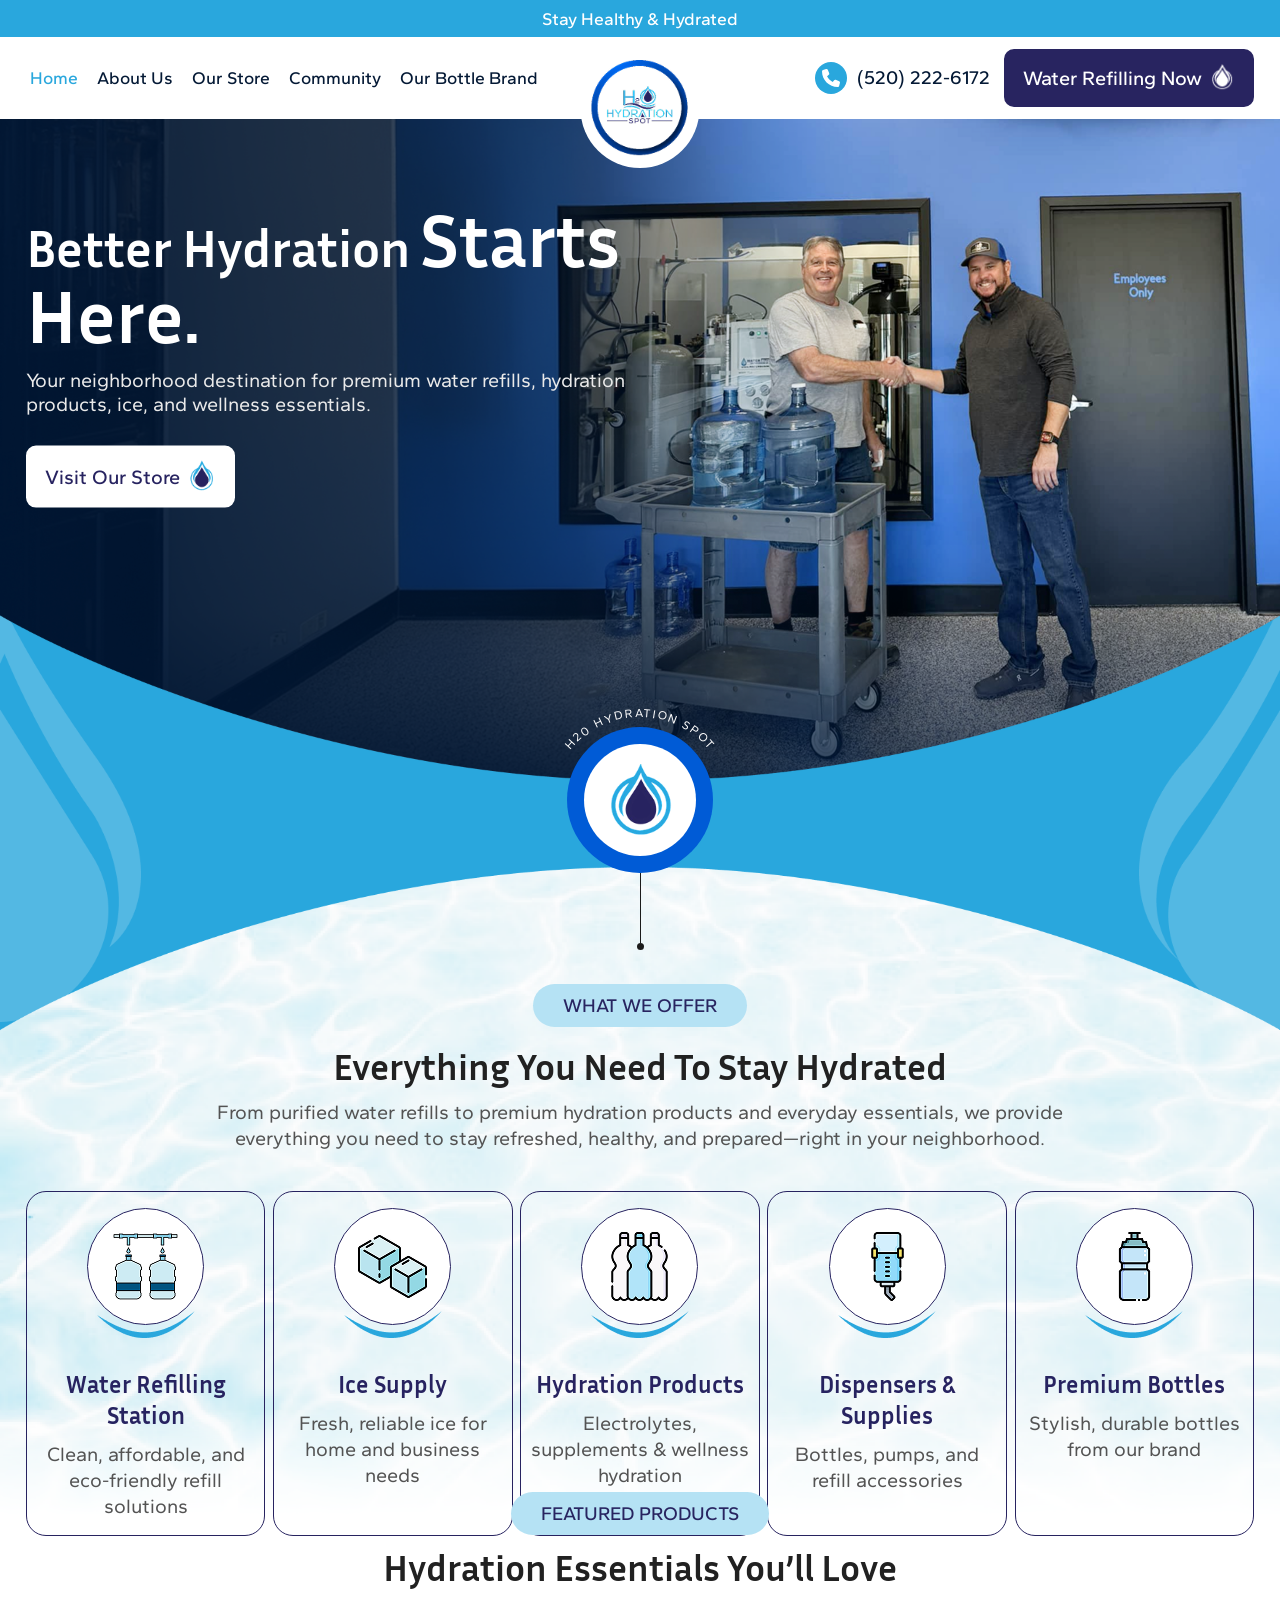
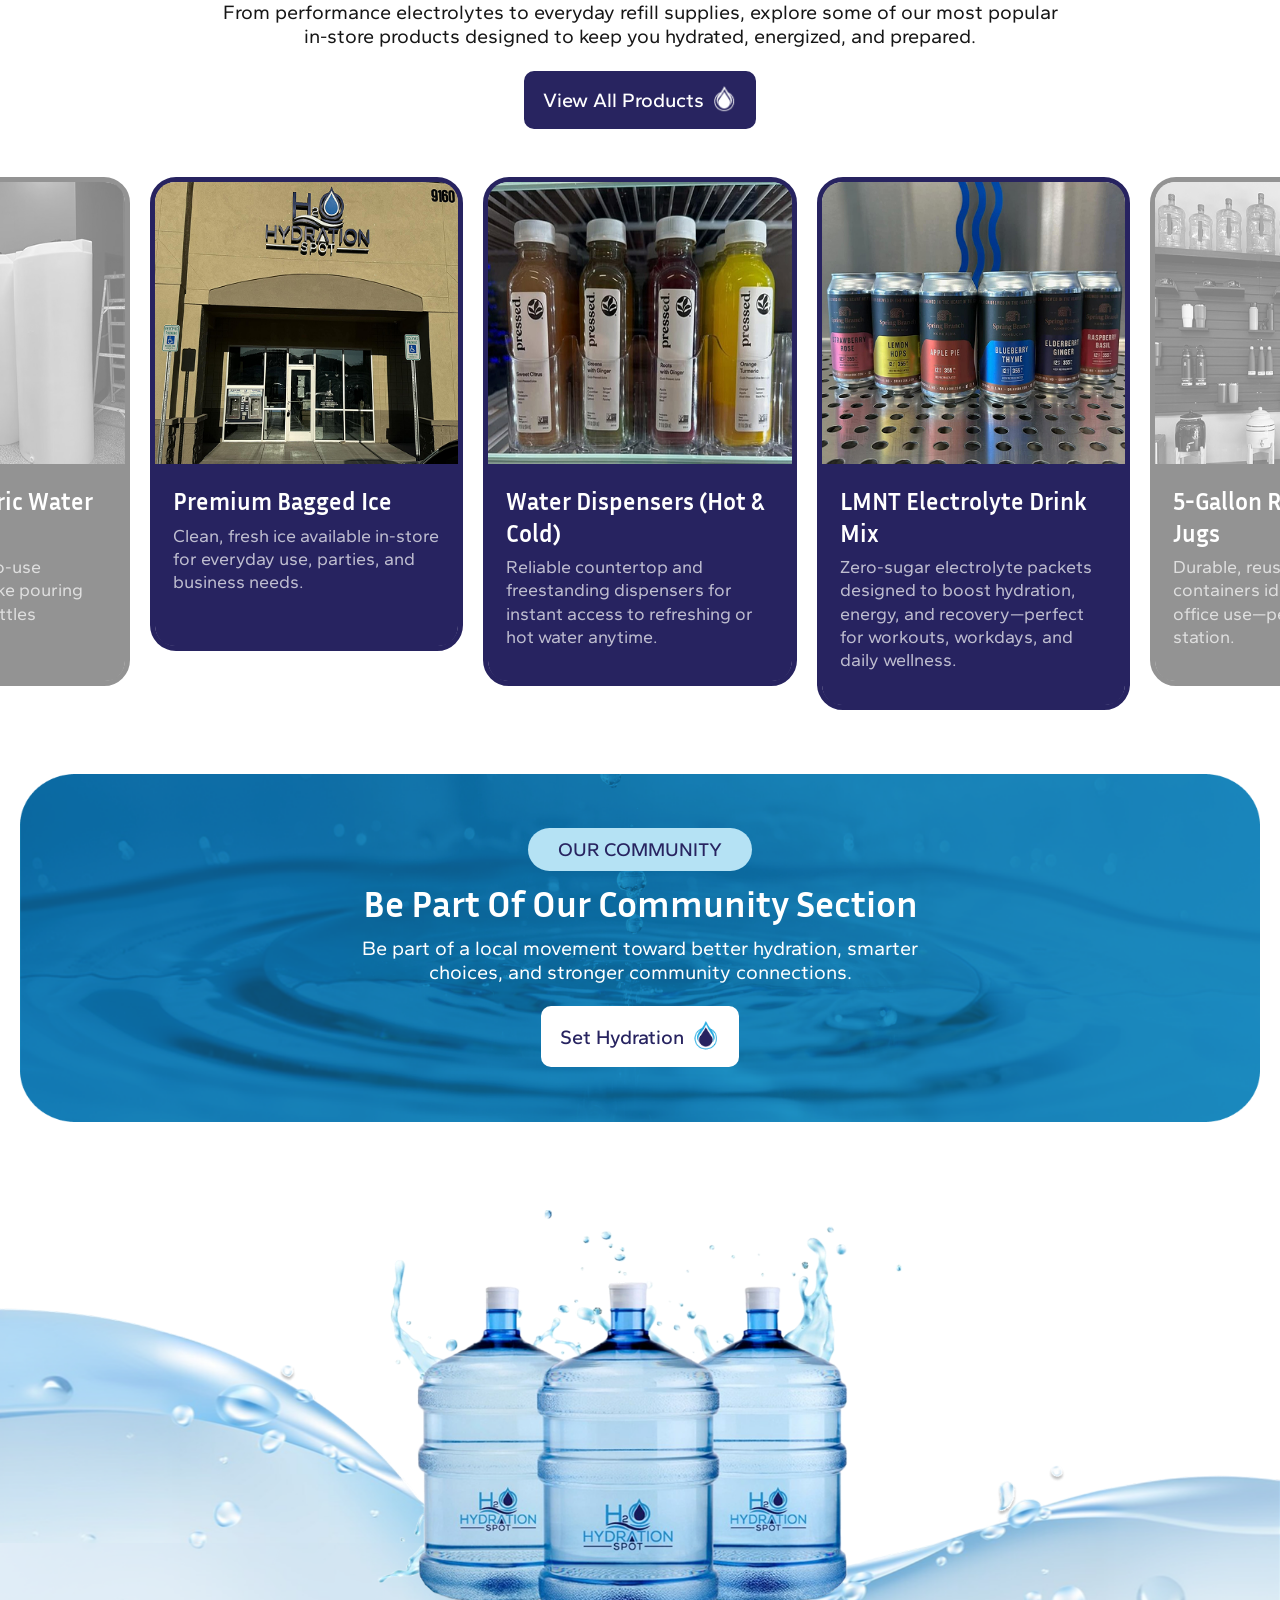
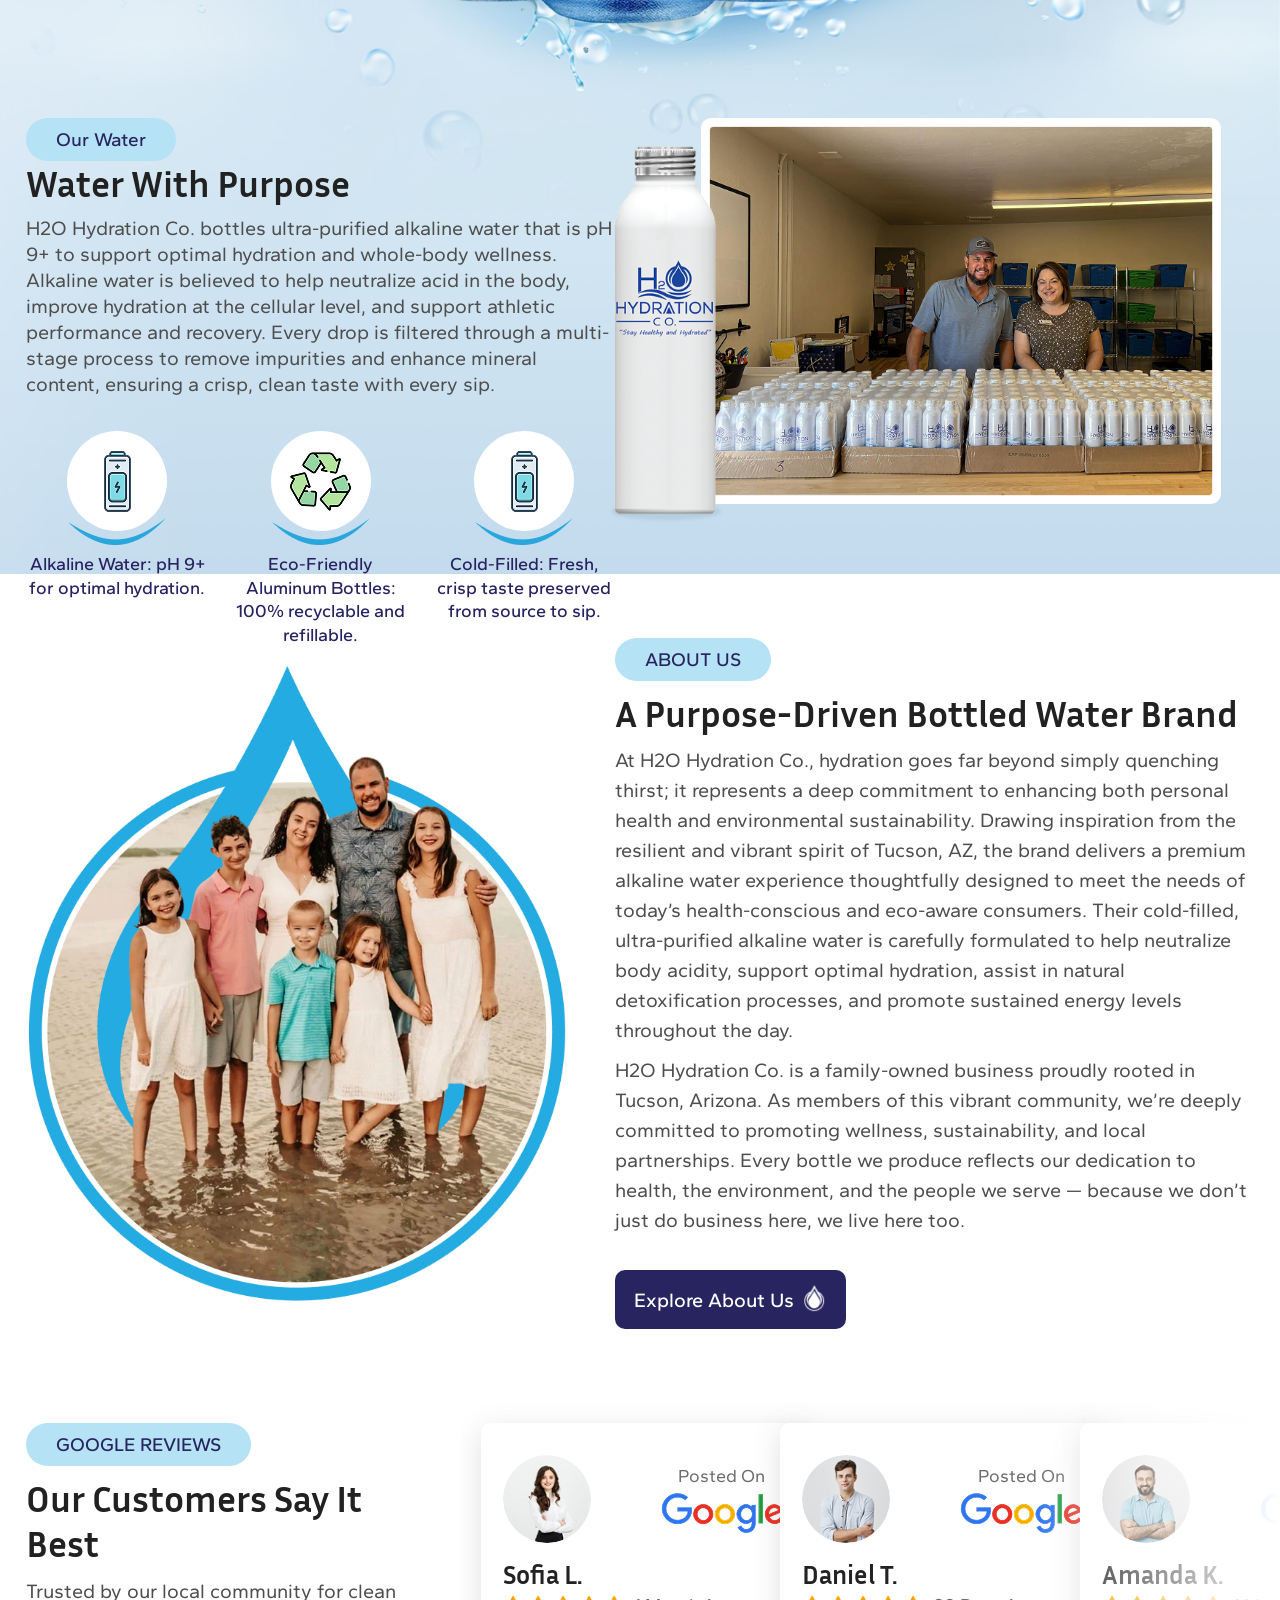
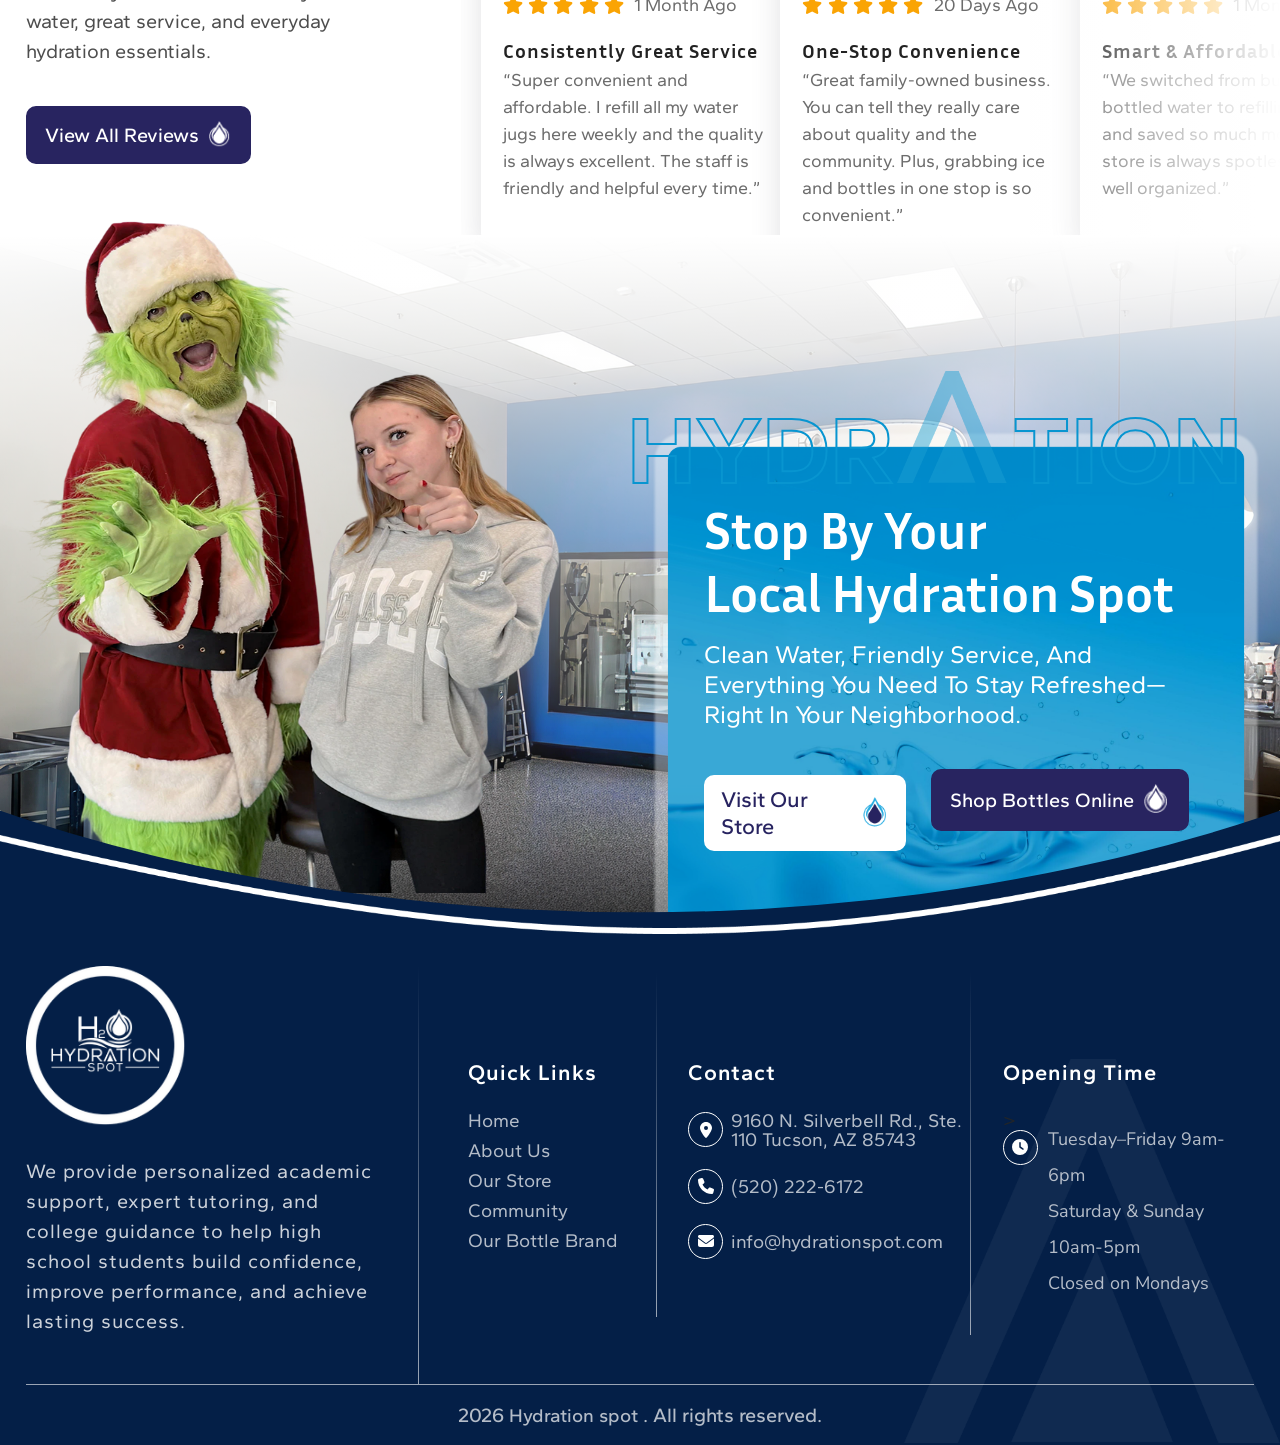
==== commit 3e2b3b30: "change:header,bnr,cmnty; new section:catgry,fetr_prdct" ====
--- a/index.html
+++ b/index.html
@@ -32,7 +32,7 @@
 		<div class="btm_nav">
 			<div class="container">
 				<div class="cus_nav_innr">
-					<div class="logo_otr ">
+					<div class="logo_otr">
 						<div class="logo_area">
 							<a href="index.html"><img src="./images/logo.png" alt="logo"></a>
 						</div>
@@ -1096,11 +1096,12 @@
                 <ul>
                   <li>
                     <div class="icon">
-                      <span class="ftr_ic"
+                      ><span class="ftr_ic"
                         ><i class="fa-solid fa-clock"></i
                       ></span>
                     </div>
-                    <span class="op_tm">Tuesday–Friday 9am-6pm <br />
+                    <span class="op_tm"
+                      >Tuesday–Friday 9am-6pm <br />
                       Saturday & Sunday 10am-5pm <br />
                       Closed on Mondays</span
                     >
--- a/css/custom.css
+++ b/css/custom.css
@@ -1,6 +1,7 @@
 @import url('https://fonts.googleapis.com/css2?family=Gantari:ital,wght@0,100..900;1,100..900&display=swap');
 @import url('https://fonts.googleapis.com/css2?family=Inria+Sans:ital,wght@0,300;0,400;0,700;1,300;1,400;1,700&display=swap');
 @import url('https://fonts.googleapis.com/css2?family=Nunito+Sans:ital,opsz,wght@0,6..12,200..1000;1,6..12,200..1000&display=swap');
+
 *::after,
 *::before {
     box-sizing: border-box;
@@ -191,7 +192,7 @@
 /*----Common Header and Button----*/
 
 .cmn_hdr h2 {
-     font-family: "Inria Sans", sans-serif;
+    font-family: "Inria Sans", sans-serif;
     font-size: 6rem;
     line-height: 1.2;
     font-weight: 700;
@@ -205,7 +206,7 @@
 }
 
 .cmn_hdr h4 {
-     font-family: "Inria Sans", sans-serif;
+    font-family: "Inria Sans", sans-serif;
     font-size: 28px;
     line-height: 1.3;
     font-weight: 700;
@@ -213,15 +214,16 @@
     text-transform: capitalize;
     color: #272360;
 }
+
 .cmn_hdr h6 {
-     font-family: "Gantari", sans-serif;
+    font-family: "Gantari", sans-serif;
     color: #282460;
     font-size: 22px;
     font-weight: 500;
 }
 
 .cmn_hdr p {
-      font-family: "Gantari", sans-serif;
+    font-family: "Gantari", sans-serif;
     font-size: 24px;
     font-weight: 400;
     color: #4D4D4D;
@@ -251,17 +253,20 @@
     border-radius: 10px;
     overflow: hidden;
 }
-.cmn_btn.blu_btn{
+
+.cmn_btn.blu_btn {
     font-size: 24px;
     background: #282460;
     color: #fff;
     border: 3px solid #282460;
-        padding:15px;
-}
+    padding: 15px;
+}
+
 .cmn_btn:hover {
     border: 3px solid #29A7DD;
 }
-.cmn_btn:hover .drop{
+
+.cmn_btn:hover .drop {
     transform: translateY(-10px);
 }
 
@@ -269,14 +274,16 @@
     width: 100%;
 } */
 .cmn_blu_bg h6 {
-  background: #B5E2F4;
-  padding: 10px 30px;
-  border-radius: 25px;
-}
+    background: #B5E2F4;
+    padding: 10px 30px;
+    border-radius: 25px;
+}
+
 .cmn_blu_bg {
     display: flex;
 }
-.drop{
+
+.drop {
     width: 28px;
 }
 
@@ -319,6 +326,7 @@
     -webkit-animation: swing 12s infinite linear;
     animation: swing 12s infinite linear;
 }
+
 @-webkit-keyframes swing {
     0% {
         transform: rotate(3deg);
@@ -382,7 +390,7 @@
 .btm_nav {
     position: relative;
     padding: 1.5rem 0;
-     background: #fff;
+    background: #fff;
 }
 
 header .cus_nav_innr {
@@ -398,47 +406,55 @@
 
 /* ==================================== sangita 07.05.26 ================================ */
 /*---------------- header ---------------*/
-.top_nav{
-        background: #29A7DD;
+.top_nav {
+    background: #29A7DD;
     padding: 8px;
 }
-.top_nav p{
-     font-family: "Gantari", sans-serif;
-     font-size: 20px;
-     font-weight: 500;
-     color: #fff;
-     text-align: center;
-}
-.nav-link.active{
+
+.top_nav p {
+    font-family: "Gantari", sans-serif;
+    font-size: 20px;
+    font-weight: 500;
+    color: #fff;
+    text-align: center;
+}
+
+.nav-link.active {
     color: #29A7DD !important;
 }
-.nav-link{
-     font-family: "Gantari", sans-serif;
-     font-size: 20px;
-     font-weight: 500;
-     line-height: 1.2;
-     color: #041935;
-     transition: 0.3s ease;
-}
-.nav_area{
-        width: 100%;
-}
-.nav_parnt{
-        display: flex;
+
+.nav-link {
+    font-family: "Gantari", sans-serif;
+    font-size: 20px;
+    font-weight: 500;
+    line-height: 1.2;
+    color: #041935;
+    transition: 0.3s ease;
+}
+
+.nav_area {
+    width: 100%;
+}
+
+.nav_parnt {
+    display: flex;
     justify-content: space-between;
     width: 100%;
 }
-.nav_cntct{
+
+.nav_cntct {
     display: flex;
     align-items: center;
     gap: 20px;
 }
-.logo_area{
+
+.logo_area {
     display: block;
     width: 12.6rem;
 }
-.logo_otr{
-background: #fff;
+
+.logo_otr {
+    background: #fff;
     width: 15.5rem;
     height: 15.5rem;
     border-radius: 50%;
@@ -448,25 +464,29 @@
     position: absolute;
     left: 50%;
     transform: translateX(-50%);
-        z-index: 10;
-}
+    z-index: 10;
+}
+
 .ph_num {
     font-family: "Gantari", sans-serif;
     font-size: 22px;
     font-weight: 500;
     color: #041935;
 }
-.cntc_num{
-        display: flex;
+
+.cntc_num {
+    display: flex;
     align-items: center;
     gap: 10px;
 }
-.ph_icn{
-        color: #fff;
+
+.ph_icn {
+    color: #fff;
     font-size: 18px;
 }
-.ph_icn_otr{
-        background: #29A7DD;
+
+.ph_icn_otr {
+    background: #29A7DD;
     width: 32px;
     height: 32px;
     display: flex;
@@ -474,43 +494,49 @@
     align-items: center;
     border-radius: 50%;
 }
-.nav-link:hover{
+
+.nav-link:hover {
     color: #29A7DD;
 }
 
 /* --------------------- banner ---------------------- */
-.banner{
-   position: relative;
-       z-index: 5;
-}
-.ban_content{
-        position: absolute;
+.banner {
+    position: relative;
+    z-index: 5;
+}
+
+.ban_content {
+    position: absolute;
     top: 27%;
-     width: 41%;
-     transform: translateY(-27%);
-}
-.ban_content h1{
+    width: 41%;
+    transform: translateY(-27%);
+}
+
+.ban_content h1 {
     font-family: "Inria Sans", sans-serif;
     font-size: 70px;
     font-weight: 700;
     color: #fff;
     text-transform: capitalize;
-        line-height: 1;
-        padding-bottom: 15px;
-}
+    line-height: 1;
+    padding-bottom: 15px;
+}
+
 .ban_content h1 span {
-        font-size: 13.5rem;
-}
+    font-size: 13.5rem;
+}
+
 .ban_content p,
-.offer_contents.cmn_hdr p ,
+.offer_contents.cmn_hdr p,
 .featured_content.cmn_hdr p,
-.cmnty_dtls.cmn_hdr p{
-     font-family: "Gantari", sans-serif;
-     font-size: 26px;
-     font-weight: 400;
-}
-.ban_content p{
-     color: #EAEAEA;
+.cmnty_dtls.cmn_hdr p {
+    font-family: "Gantari", sans-serif;
+    font-size: 26px;
+    font-weight: 400;
+}
+
+.ban_content p {
+    color: #EAEAEA;
     padding-bottom: 30px;
 }
 
@@ -522,11 +548,13 @@
     margin-bottom: -244px;
     height: 610px;
 }
-.spot_rgt_img{
-        position: absolute;
+
+.spot_rgt_img {
+    position: absolute;
     right: 0;
     top: 0;
 }
+
 .spt_wrpr {
     position: absolute;
     width: 400px;
@@ -557,7 +585,7 @@
     font-weight: 400;
 }
 
-.spt_rnd_otr{
+.spt_rnd_otr {
     width: 180px;
     height: 180px;
     border-radius: 50%;
@@ -567,7 +595,7 @@
     align-items: center;
 }
 
-.spt_rnd_img{
+.spt_rnd_img {
     width: 140px;
     height: 140px;
     border-radius: 50%;
@@ -577,67 +605,77 @@
     align-items: center;
 }
 
-.spt_rnd_img img{
+.spt_rnd_img img {
     width: 80px;
 }
+
 .spot_lft_img,
-.spot_rgt_img{
+.spot_rgt_img {
     width: 18.3rem;
 }
 
 /* ------------------------------ offer --------------------------- */
 .offer {
-  position: relative;
-  background-image: url(../images/offer_bg.png);
-  height: 935px;
-  background-size: 100% 100%;
-}
-.offer_contents{
-        display: flex;
+    position: relative;
+    background-image: url(../images/offer_bg.png);
+    height: 935px;
+    background-size: 100% 100%;
+}
+
+.offer_contents {
+    display: flex;
     justify-content: center;
     flex-direction: column;
     align-items: center;
 }
 
-.offr_line{
-    display: flex;
-        flex-direction: column;
+.offr_line {
+    display: flex;
+    flex-direction: column;
     justify-content: center;
     align-items: center;
-        padding-bottom: 34px;
-}
-.offer.cmn_pdding{
+    padding-bottom: 34px;
+}
+
+.offer.cmn_pdding {
     padding-top: 0;
 }
-.offr_lng_line{
-        background: #1B1B1B;
+
+.offr_lng_line {
+    background: #1B1B1B;
     width: 1px;
     height: 76px;
 }
-.offr_dot{
-        background: #1B1B1B;
+
+.offr_dot {
+    background: #1B1B1B;
     width: 7px;
     height: 7px;
     border-radius: 50%;
 }
-.offer .cmn_blu_bg{
-        padding-bottom: 17px;
-}
+
+.offer .cmn_blu_bg {
+    padding-bottom: 17px;
+}
+
 .offer_contents.cmn_hdr p {
-        text-align: center;
+    text-align: center;
     line-height: 1.3;
     color: #535353;
-        padding-bottom: 40px;
-}
-.offr_crd_img{
+    padding-bottom: 40px;
+}
+
+.offr_crd_img {
     width: 69px;
 }
+
 .offr_img_otr {
     border: 1px solid #272360;
 }
-.crcl_after{
+
+.crcl_after {
     position: relative;
-        width: 117px;
+    width: 117px;
     height: 117px;
     background: #fff;
     display: flex;
@@ -645,6 +683,7 @@
     align-items: center;
     border-radius: 50%;
 }
+
 .crcl_after::after {
     position: absolute;
     content: "";
@@ -656,10 +695,11 @@
     transform: translateX(-50%);
 }
 
-.offr_crd_layout{
+.offr_crd_layout {
     display: flex;
     justify-content: space-between;
 }
+
 .offr_card {
     width: 19.5%;
     display: flex;
@@ -668,40 +708,47 @@
     border: 1px solid #272360;
     padding: 20px 6px;
     border-radius: 20px;
-       gap: 82px;
-}
-.offr_crd_dtls.cmn_hdr h4{
-        text-align: center;
-}
-.offr_crd_dtls.cmn_hdr p{
+    gap: 82px;
+}
+
+.offr_crd_dtls.cmn_hdr h4 {
+    text-align: center;
+}
+
+.offr_crd_dtls.cmn_hdr p {
     font-size: 22px;
-        padding-bottom: 0;
+    padding-bottom: 0;
 }
 
 
 /* ======================== sangita 08.05.26 ======================= */
 /* ------------------ featured --------------- */
-.wht_drop{
+.wht_drop {
     width: 25px;
 }
-.featured_content .cmn_blu_bg{
+
+.featured_content .cmn_blu_bg {
     justify-content: center;
     padding-bottom: 10px;
 }
+
 .featured_content {
     text-align: center;
     padding-bottom: 48px;
 }
+
 .featured_content.cmn_hdr p {
     color: #161616;
     line-height: 1.2;
     padding-bottom: 23px;
 }
+
 .featured.cmn_pdding {
     padding-top: 0;
 }
+
 .featured {
-        margin-top: -43px;
+    margin-top: -43px;
     position: relative;
     z-index: 2;
 }
@@ -720,19 +767,23 @@
     filter: grayscale(100%);
     opacity: 0.5;
 }
-.fetr_crd_img{
+
+.fetr_crd_img {
     height: 363px;
-        border-top-left-radius: 20px;
+    border-top-left-radius: 20px;
     border-top-right-radius: 20px;
     overflow: hidden;
 }
-.fetr_crd_img img{
+
+.fetr_crd_img img {
     height: 100%;
 }
-.featr_swpr_crd{
-        border: 5px solid #272360;
+
+.featr_swpr_crd {
+    border: 5px solid #272360;
     border-radius: 26px;
 }
+
 .fetr_crd_dtls {
     padding: 30px;
     background: #272360;
@@ -740,16 +791,19 @@
     border-bottom-left-radius: 20px;
     border-bottom-right-radius: 20px;
 }
-.fetr_crd_dtls.cmn_hdr h4{
-        color: #fff;
+
+.fetr_crd_dtls.cmn_hdr h4 {
+    color: #fff;
     padding-bottom: 5px;
 }
+
 .fetr_crd_dtls.cmn_hdr p,
-.prps_crd p{
-        font-size: 20px;
+.prps_crd p {
+    font-size: 20px;
     line-height: 1.3;
     color: rgba(255, 255, 255, 0.7);
 }
+
 /* -------------------- community ---------------- */
 
 .community .container {
@@ -759,52 +813,63 @@
     height: 471px;
     border-radius: 25px;
     overflow: hidden;
-        display: flex;
+    display: flex;
     justify-content: center;
     align-items: center;
 }
+
 .cmnty_dtls .cmn_blu_bg {
-  justify-content: center;
-  padding-bottom: 17px;
-}
+    justify-content: center;
+    padding-bottom: 10px;
+}
+
 .cmnty_dtls.cmn_hdr h3,
 .cmnty_dtls.cmn_hdr p {
     color: #fff;
 }
-.cmnty_dtls{
+
+.cmnty_dtls {
     text-align: center;
 }
-.cmnty_dtls.cmn_hdr p{
-        line-height: 1.2;
+
+.cmnty_dtls.cmn_hdr p {
+    line-height: 1.2;
     padding-bottom: 22px;
 }
-.community.cmn_pdding{
+
+.community.cmn_pdding {
     margin-bottom: 155px;
 }
+
 /* ------------------------ purpose ---------------- */
 .purpose {
     background: url(../images/purpose_bg.png);
-       height: 1250px;
+    height: 1250px;
     background-size: 100% 100%;
     background-repeat: no-repeat;
     position: relative;
 }
-.wtr_brl_img{
+
+.wtr_brl_img {
     width: 861px;
     position: absolute;
-     top: -147px;
+    top: -147px;
     left: 50%;
     transform: translateX(-50%);
 }
+
 .prps_lft_dv {
-      width: 48%;
-}
-.prps_rgt_dv{
+    width: 48%;
+}
+
+.prps_rgt_dv {
     width: 45%;
 }
-.prps_crd_icn{
+
+.prps_crd_icn {
     width: 61px;
 }
+
 .bottle_img {
     width: 375px;
     position: absolute;
@@ -812,30 +877,37 @@
     left: -172px;
     transition: 0.3s ease;
 }
-.bottle_img:hover{
-  transform: translateY(-16px);
-}
-.prps_layout{
+
+.bottle_img:hover {
+    transform: translateY(-16px);
+}
+
+.prps_layout {
     display: flex;
     justify-content: space-between;
 }
-.purpose_rgt_img{
-        width: 708px;
-        border-radius: 10px;
+
+.purpose_rgt_img {
+    width: 708px;
+    border-radius: 10px;
     overflow: hidden;
 }
-.prps_rgt_dv{
+
+.prps_rgt_dv {
     position: relative;
 }
+
 .purpose_contents {
     display: flex;
     justify-content: space-between;
     padding-top: 581px;
 }
-.prps_lft_dv.cmn_hdr p{
+
+.prps_lft_dv.cmn_hdr p {
     line-height: 1.3;
-        padding-bottom: 34px;
-}
+    padding-bottom: 34px;
+}
+
 .prps_crd {
     width: 31%;
     display: flex;
@@ -843,15 +915,18 @@
     align-items: center;
     text-align: center;
 }
-.prps_crd .crcl_after{
-        width: 108px;
+
+.prps_crd .crcl_after {
+    width: 108px;
     height: 108px;
 }
-.prps_crd .prps_icn_otr  {
+
+.prps_crd .prps_icn_otr {
     margin-bottom: 22px;
 }
-.prps_crd p{
-        text-align: center;
+
+.prps_crd p {
+    text-align: center;
     padding-bottom: 0;
     color: #272360;
     font-weight: 500;
@@ -863,271 +938,307 @@
 /* --------Shop section Start---------- */
 
 .hyd_bking {
-  position: relative;
-  height: 966px;
-  background-image: url(/images/shop_sec.png);
-  background-size: 100% 100%;
-  background-position: center;
-  background-repeat: no-repeat;
-  z-index: 10;
-  clip-path: ellipse(94% 95% at 50% 2%);
-  margin-bottom: -169px;
-}
+    position: relative;
+    height: 966px;
+    background-image: url(/images/shop_sec.png);
+    background-size: 100% 100%;
+    background-position: center;
+    background-repeat: no-repeat;
+    z-index: 10;
+    clip-path: ellipse(94% 95% at 50% 2%);
+    margin-bottom: -169px;
+}
+
 .hyd_bking .gradient-overlay {
-  position: absolute;
-  inset: 0;
-  background: linear-gradient(
-    to bottom,
-    rgba(255, 255, 255, 1) 0%,
-    rgba(255, 255, 255, 0) 80%,
-    rgba(0, 0, 0, 0) 70%,
-    rgba(0, 0, 0, 0.75) 100%
-  );
-  pointer-events: none;
-}
+    position: absolute;
+    inset: 0;
+    background: linear-gradient(to bottom,
+            rgba(255, 255, 255, 1) 0%,
+            rgba(255, 255, 255, 0) 80%,
+            rgba(0, 0, 0, 0) 70%,
+            rgba(0, 0, 0, 0.75) 100%);
+    pointer-events: none;
+}
+
 .hyd_lft_img {
-  position: absolute;
-  left: 0;
-  bottom: 40px;
-  z-index: 5;
-}
+    position: absolute;
+    left: 0;
+    bottom: 40px;
+    z-index: 5;
+}
+
 .hyd_img {
-  width: 900px;
-  height: 950px;
-}
+    width: 900px;
+    height: 950px;
+}
+
 .hyd_box {
-  position: relative;
-}
+    position: relative;
+}
+
 .sp_crd {
-  width: 841px;
-  height: 725px;
-  background: url(/images/shop_rgt_img.png);
-  background-size: 100% 100%;
-  background-repeat: no-repeat;
-  background-position: center;
-  position: absolute;
-  right: 0;
-  top: 264px;
-  padding: 100px 80px;
-}
+    width: 841px;
+    height: 725px;
+    background: url(/images/shop_rgt_img.png);
+    background-size: 100% 100%;
+    background-repeat: no-repeat;
+    background-position: center;
+    position: absolute;
+    right: 0;
+    top: 264px;
+    padding: 100px 80px;
+}
+
 .sp_crd span {
-  display: block;
-  font-family: "Inria Sans", sans-serif;
-  font-size: 70px;
-  font-weight: bold;
-  color: #ffffff;
-  text-transform: capitalize;
-  line-height: 1.2;
-  padding-bottom: 15px;
-}
+    display: block;
+    font-family: "Inria Sans", sans-serif;
+    font-size: 70px;
+    font-weight: bold;
+    color: #ffffff;
+    text-transform: capitalize;
+    line-height: 1.2;
+    padding-bottom: 15px;
+}
+
 .sp_crd span:nth-of-type(2) {
-  display: block;
-  font-family: "Gantari", sans-serif;
-  font-size: 32px;
-  font-weight: 400;
-  color: #ffffff;
-  line-height: 1.2;
-  padding-bottom: 40px;
-}
+    display: block;
+    font-family: "Gantari", sans-serif;
+    font-size: 32px;
+    font-weight: 400;
+    color: #ffffff;
+    line-height: 1.2;
+    padding-bottom: 40px;
+}
+
 .sp_btns .cmn_btn {
-  font-size: 24px;
-  padding: 9px 15px;
-}
+    font-size: 24px;
+    padding: 9px 15px;
+}
+
 .sp_btns {
-  display: flex;
-  align-items: baseline;
-  gap: 25px;
-}
+    display: flex;
+    align-items: baseline;
+    gap: 25px;
+}
+
 .sp_crd_top {
-  position: absolute;
-  top: 162px;
-  right: 27px;
-  z-index: 20;
-}
+    position: absolute;
+    top: 162px;
+    right: 27px;
+    z-index: 20;
+}
+
 .sp_crd_top p {
-  font-size: 130px;
-  font-family: "Gantari", sans-serif;
-  font-weight: bold;
-  color: transparent;
-  text-transform: uppercase;
-  -webkit-text-stroke: 2px #0895d0;
-}
+    font-size: 130px;
+    font-family: "Gantari", sans-serif;
+    font-weight: bold;
+    color: transparent;
+    text-transform: uppercase;
+    -webkit-text-stroke: 2px #0895d0;
+}
+
 .sp_crd_top span {
-  display: block;
-  width: 110px;
-}
+    display: block;
+    width: 110px;
+}
+
 .sp_crd_top p {
-  display: flex;
-  align-items: baseline;
-  gap: 5px;
-}
+    display: flex;
+    align-items: baseline;
+    gap: 5px;
+}
+
 /* --------Shop section End---------- */
 
 /* --------Footer Start---------- */
 
 .footer {
-  position: relative;
-  width: 100%;
-  height: auto;
-  /* height: 675px; */
-  background-color: #041f47;
-  z-index: 8;
+    position: relative;
+    width: 100%;
+    height: auto;
+    /* height: 675px; */
+    background-color: #041f47;
+    z-index: 8;
 }
 
 .footer.cmn_pdding {
-  padding-top: 20px;
-  padding-bottom: 0;
-}
+    padding-top: 20px;
+    padding-bottom: 0;
+}
+
 .footer .ftr_ln {
-  padding-bottom: 32px;
-}
+    padding-bottom: 32px;
+}
+
 .footer .ftr_trl {
-  position: absolute;
-  right: 0;
-  bottom: 0;
-  z-index: 10;
-  width: 512px;
-  height: 524px;
-}
+    position: absolute;
+    right: 0;
+    bottom: 0;
+    z-index: 10;
+    width: 512px;
+    height: 524px;
+}
+
 .ftr_rw {
-  position: relative;
-  display: flex;
-  justify-content: space-between;
-  align-items: center;
-  border-bottom: 1px solid rgba(255, 255, 255, 0.6);
-}
+    position: relative;
+    display: flex;
+    justify-content: space-between;
+    align-items: center;
+    border-bottom: 1px solid rgba(255, 255, 255, 0.6);
+}
+
 .ftr_rw .ftr_rgt {
-  width: 64%;
-  display: flex;
-  justify-content: space-between;
-  align-items: baseline;
-}
+    width: 64%;
+    display: flex;
+    justify-content: space-between;
+    align-items: baseline;
+}
+
 .ftr_rw .ftr_dv {
-  width: 32%;
-  border-right: 1px solid transparent;
-  border-image: linear-gradient(
-      to top,
-      rgba(255, 255, 255, 0.6),
-      rgba(255, 255, 255, 0)
-    )
-    1;
-}
+    width: 32%;
+    border-right: 1px solid transparent;
+    border-image: linear-gradient(to top,
+            rgba(255, 255, 255, 0.6),
+            rgba(255, 255, 255, 0)) 1;
+}
+
 .ftr_rgt .ftr_dv:nth-child(3) {
-  border-right: none;
-}
+    border-right: none;
+}
+
 .ftr_dv:nth-child(1) {
-  width: 32%;
-  padding-right: 40px;
-}
+    width: 32%;
+    padding-right: 40px;
+}
+
 .ftr_lg {
-  display: block;
-  width: 178px;
-}
+    display: block;
+    width: 178px;
+}
+
 .ftr_hd h5 {
-  font-family: "Gantari", sans-serif;
-  font-size: 24px;
-  color: #ffffff;
-  font-weight: 600;
-  letter-spacing: 1px;
-  padding-bottom: 25px;
-  padding-top: 30px;
-}
+    font-family: "Gantari", sans-serif;
+    font-size: 24px;
+    color: #ffffff;
+    font-weight: 600;
+    letter-spacing: 1px;
+    padding-bottom: 25px;
+    padding-top: 30px;
+}
+
 .ftr_dv p {
-  font-family: "Gantari", sans-serif;
-  font-size: 20px;
-  color: #ffffff;
-  font-weight: 400;
-  letter-spacing: 1px;
-  padding-bottom: 48px;
-  padding-top: 30px;
-  color: rgba(255, 255, 255, 0.8);
-}
+    font-family: "Gantari", sans-serif;
+    font-size: 20px;
+    color: #ffffff;
+    font-weight: 400;
+    letter-spacing: 1px;
+    padding-bottom: 48px;
+    padding-top: 30px;
+    color: rgba(255, 255, 255, 0.8);
+}
+
 .ftr_rgt .ftr_dv {
-  padding-block: 76px;
-}
+    padding-block: 76px;
+}
+
 .ftr_rgt .ftr_dv:nth-child(1) {
-  width: 24%;
-}
+    width: 24%;
+}
+
 .ftr_rgt .ftr_dv:nth-child(2) {
-  width: 36%;
-}
+    width: 36%;
+}
+
 .ftr_dv li {
-  padding-bottom: 10px;
-}
+    padding-bottom: 10px;
+}
+
 .ftr_dv li a {
-  font-family: "Gantari", sans-serif;
-  font-size: 20px;
-  font-weight: 400;
-  color: rgba(255, 255, 255, 0.7);
-  line-height: 1;
-  padding-bottom: 10px;
-  transition: 0.3 ease-in;
-}
+    font-family: "Gantari", sans-serif;
+    font-size: 20px;
+    font-weight: 400;
+    color: rgba(255, 255, 255, 0.7);
+    line-height: 1;
+    padding-bottom: 10px;
+    transition: 0.3 ease-in;
+}
+
 .ftr_rw .ftr_dv:nth-child(2) li a {
-  display: flex;
-  justify-content: center;
-  align-items: center;
-  gap: 8px;
-}
+    display: flex;
+    justify-content: center;
+    align-items: center;
+    gap: 8px;
+}
+
 .ftr_dv li a:hover {
-  color: #39a8d6;
-}
+    color: #39a8d6;
+}
+
 .ftr_rw .ftr_dv:nth-child(2) li {
-  display: flex;
-  align-items: baseline;
-  gap: 10px;
-}
+    display: flex;
+    align-items: baseline;
+    gap: 10px;
+}
+
 .ftr_ic {
-  width: 35px;
-  height: 35px;
-  border: 1px solid #ffffff;
-  border-radius: 50%;
-  color: #ffffff;
-  font-size: 16px;
-  display: flex;
-  justify-content: center;
-  align-items: center;
-  cursor: pointer;
-}
+    width: 35px;
+    height: 35px;
+    border: 1px solid #ffffff;
+    border-radius: 50%;
+    color: #ffffff;
+    font-size: 16px;
+    display: flex;
+    justify-content: center;
+    align-items: center;
+    cursor: pointer;
+}
+
 .ftr_ic:hover {
-  color: #39a8d6;
-  background-color: #ffffff;
-}
+    color: #39a8d6;
+    background-color: #ffffff;
+}
+
 .ftr_bttm {
-  padding-block: 10px;
-}
+    padding-block: 10px;
+}
+
 .ftr_bttm a {
-  font-family: "Gantari", sans-serif;
-  font-size: 20px;
-  font-weight: 500;
-  color: rgba(255, 255, 255, 0.7);
-  line-height: 1;
-}
+    font-family: "Gantari", sans-serif;
+    font-size: 20px;
+    font-weight: 500;
+    color: rgba(255, 255, 255, 0.7);
+    line-height: 1;
+}
+
 .ftr_bttm a:hover {
-  color: #39a8d6;
-}
+    color: #39a8d6;
+}
+
 .ftr_bttm p {
-  font-family: "Gantari", sans-serif;
-  font-size: 20px;
-  font-weight: 500;
-  color: rgba(255, 255, 255, 0.7);
-  line-height: 1;
-  padding-block: 10px;
-  text-align: center;
-}
+    font-family: "Gantari", sans-serif;
+    font-size: 20px;
+    font-weight: 500;
+    color: rgba(255, 255, 255, 0.7);
+    line-height: 1;
+    padding-block: 10px;
+    text-align: center;
+}
+
 .ftr_lst_dv li {
-  display: flex;
-  align-items: start;
-  gap: 10px;
-}
+    display: flex;
+    align-items: start;
+    gap: 10px;
+}
+
 .ftr_lst_dv .op_tm {
-  font-family: "Nunito Sans", sans-serif;
-  font-size: 18px;
-  font-weight: 400;
-  color: rgba(255, 255, 255, 0.7);
-  line-height: 2;
-  padding-block: 10px;
-}
+    font-family: "Nunito Sans", sans-serif;
+    font-size: 18px;
+    font-weight: 400;
+    color: rgba(255, 255, 255, 0.7);
+    line-height: 2;
+    padding-block: 10px;
+}
+
 /* --------Footer End---------- */
 
 /*===================================== Avik 08.05.26 =====================================*/
@@ -1135,167 +1246,197 @@
 /* --------Customer section Start---------- */
 
 .cust_rvew {
-  position: relative;
-  height: 590px;
-}
+    position: relative;
+    height: 590px;
+}
+
 .cust_rvew.cmn_pdding {
-  padding: 30px 0;
-}
+    padding: 30px 0;
+}
+
 .cust_lft_dv {
-  width: 31%;
-}
+    width: 31%;
+}
+
 .cust_lft_dv .cmn_blu_bg {
-  padding-bottom: 10px;
-  text-transform: uppercase;
-}
+    padding-bottom: 10px;
+    text-transform: uppercase;
+}
+
 .cust_cnt p {
-  padding-bottom: 40px;
-}
+    padding-bottom: 40px;
+}
+
 .cust_main {
-  display: flex;
-  justify-content: center;
-  align-items: center;
-  gap: 15px;
-}
+    display: flex;
+    justify-content: center;
+    align-items: center;
+    gap: 15px;
+}
+
 .cust_rgt_dv {
-  width: 64%;
-  position: absolute;
-  top: 0;
-  bottom: 0;
-  right: 0;
-}
+    width: 64%;
+    position: absolute;
+    top: 0;
+    bottom: 0;
+    right: 0;
+}
+
 .cust_rgt_dv::after {
-  content: "";
-  position: absolute;
-  top: 0;
-  right: 0;
-  width: 250px;
-  height: 100%;
-  z-index: 5;
-  pointer-events: none;
-  background: linear-gradient(to left, #ffffff 0%, rgba(255, 255, 255, 0) 100%);
-}
+    content: "";
+    position: absolute;
+    top: 0;
+    right: 0;
+    width: 250px;
+    height: 100%;
+    z-index: 5;
+    pointer-events: none;
+    background: linear-gradient(to left, #ffffff 0%, rgba(255, 255, 255, 0) 100%);
+}
+
 .cust_rvew .swiper-slide {
-  flex-shrink: 1;
-  height: auto;
-}
+    flex-shrink: 1;
+    height: auto;
+}
+
 .reviewSwiper {
-  width: 100%;
-  padding: 30px 20px;
-  overflow: hidden;
-}
+    width: 100%;
+    padding: 30px 20px;
+    overflow: hidden;
+}
+
 .review_card {
-  width: 411px;
-  background: #ffffff;
-  border-radius: 10px;
-  padding: 40px 30px;
-  box-shadow: rgba(100, 100, 111, 0.2) 0px 7px 29px 0px;
-}
+    width: 411px;
+    background: #ffffff;
+    border-radius: 10px;
+    padding: 40px 30px;
+    box-shadow: rgba(100, 100, 111, 0.2) 0px 7px 29px 0px;
+}
+
 .review_top {
-  display: flex;
-  justify-content: space-between;
-  align-items: start;
-}
+    display: flex;
+    justify-content: space-between;
+    align-items: start;
+}
+
 .user_img_lg {
-  width: 94px;
-  height: 94px;
-  border-radius: 50%;
-  object-fit: cover;
-  margin-bottom: 15px;
-}
+    width: 94px;
+    height: 94px;
+    border-radius: 50%;
+    object-fit: cover;
+    margin-bottom: 15px;
+}
+
 .user_info h4 {
-  font-family: "Inria Sans", sans-serif;
-  font-size: 32px;
-  font-weight: bold;
-  color: #222222;
-  padding-bottom: 2px;
-}
+    font-family: "Inria Sans", sans-serif;
+    font-size: 32px;
+    font-weight: bold;
+    color: #222222;
+    padding-bottom: 2px;
+}
+
 .google_post {
-  text-align: center;
-  padding-top: 10px;
-}
+    text-align: center;
+    padding-top: 10px;
+}
+
 .google_lg {
-  display: block;
-  width: 130px;
-}
+    display: block;
+    width: 130px;
+}
+
 .google_post span {
-  display: block;
-  font-family: "Gantari", sans-serif;
-  font-size: 18px;
-  font-weight: 400;
-  color: #6c6c6c;
-}
+    display: block;
+    font-family: "Gantari", sans-serif;
+    font-size: 18px;
+    font-weight: 400;
+    color: #6c6c6c;
+}
+
 .star_row .rating {
-  display: flex;
-  align-items: center;
-  gap: 5px;
-}
+    display: flex;
+    align-items: center;
+    gap: 5px;
+}
+
 .star_row {
-  display: flex;
-  align-items: center;
-  gap: 10px;
-  padding-bottom: 30px;
-}
+    display: flex;
+    align-items: center;
+    gap: 10px;
+    padding-bottom: 30px;
+}
+
 .star_row .star {
-  font-size: 18px;
-  color: #faa404;
-}
+    font-size: 18px;
+    color: #faa404;
+}
+
 .star_row span {
-  font-family: "Gantari", sans-serif;
-  font-size: 18px;
-  font-weight: 400;
-  color: #6c6c6c;
+    font-family: "Gantari", sans-serif;
+    font-size: 18px;
+    font-weight: 400;
+    color: #6c6c6c;
 }
 
 .review_card h5 {
-  font-family: "Inria Sans", sans-serif;
-  font-size: 24px;
-  color: #222222;
-  font-weight: bold;
-  letter-spacing: 1px;
-  padding-bottom: 5px;
-}
+    font-family: "Inria Sans", sans-serif;
+    font-size: 24px;
+    color: #222222;
+    font-weight: bold;
+    letter-spacing: 1px;
+    padding-bottom: 5px;
+}
+
 .review_card p {
-  width: 90%;
-  font-family: "Gantari", sans-serif;
-  font-size: 20px;
-  font-weight: 400;
-  color: #6c6c6c;
-  line-height: 1.5;
-}
+    width: 90%;
+    font-family: "Gantari", sans-serif;
+    font-size: 20px;
+    font-weight: 400;
+    color: #6c6c6c;
+    line-height: 1.5;
+}
+
 /* --------Customer section End---------- */
 
 /* --------About us section start-------- */
 
 .abt_sec {
-  display: flex;
-  justify-content: space-between;
-  align-items: center;
-}
+    display: flex;
+    justify-content: space-between;
+    align-items: center;
+}
+
 .abt_us {
-  width: 100%;
-}
+    width: 100%;
+}
+
 .abt_us_lft {
-  width: 44%;
-}
+    width: 44%;
+}
+
 .abt_us_rgt {
-  width: 52%;
-}
+    width: 52%;
+}
+
 .abt_us_rgt .cmn_blu_bg {
-  padding-bottom: 10px;
-  text-transform: uppercase;
-}
+    padding-bottom: 10px;
+    text-transform: uppercase;
+}
+
 .abt_cntnt p:nth-of-type(2) {
-  padding-bottom: 35px;
-}
+    padding-bottom: 35px;
+}
+
 /* ---------About us section end--------- */
 /* moumi 9.5.26 */
-.ban_img{
-  display: block;
-}
-.mobile_ban_img{
-  display: none;
-}
+.ban_img {
+    display: block;
+}
+
+.mobile_ban_img {
+    display: none;
+}
+
 /* .offr_swpr .offr_card{
   width: max-content;
 }
@@ -1304,23 +1445,380 @@
 } */
 
 .offr_swpr {
-  display: none;
-  overflow: hidden;
+    display: none;
+    overflow: hidden;
 }
 
 .offr_swpr .swiper {
-  overflow: visible;
+    overflow: visible;
 }
 
 .offr_swpr .swiper-slide {
-  height: auto;
+    height: auto;
 }
 
 .offr_swpr .offr_card {
-  width: 100%;
-  gap: 32px;
-  background: white;
-  border: 2px solid #272360;
-  height: 350px;
-  justify-content: center;
-}+    width: 100%;
+    gap: 32px;
+    background: white;
+    border: 2px solid #272360;
+    height: 350px;
+    justify-content: center;
+}
+
+/* ====================== sangita 11.05.26 ============================= */
+/* --------product listing page------------ */
+.prdct_lst_bnr .ban_content h1,
+.prdct_lst_bnr .ban_content p {
+    color: #212121;
+}
+
+.prdct_lst_bnr .ban_content {
+    width: auto;
+}
+
+.prdct_lst_bnr .ban_content h1 {
+    padding-bottom: 18px;
+}
+
+.spot.blue_part {
+    background: url(../images/Subtract.png);
+    background-repeat: no-repeat;
+    background-size: 100% 100%;
+    height: auto;
+    margin-bottom: -162px;
+    margin-top: -260px;
+}
+
+.bnr_btl_prt {
+    width: 800px;
+    position: absolute;
+    right: 0;
+    top: 38px;
+}
+
+/* ----------- categories ---------- */
+.categories {
+    position: relative;
+    z-index: 10;
+}
+
+.ctgry_head ul.breadcrumb {
+    list-style: none;
+    margin-bottom: 12px;
+}
+
+.ctgry_head ul.breadcrumb li {
+    display: inline;
+    font-size: 18px;
+}
+
+.ctgry_head ul.breadcrumb li+li:before {
+    padding: 0 14px;
+    color: black;
+    content: ">";
+    font-size: 22px;
+}
+
+.ctgry_head ul.breadcrumb li a {
+    font-family: "Gantari", sans-serif;
+    font-size: 26px;
+    font-weight: 400;
+    color: #5d5d5d;
+}
+
+.ctgry_head ul.breadcrumb li a.active {
+    color: #212121;
+}
+
+.ctgry_head ul.breadcrumb li a:hover {
+    color: #01447e;
+    text-decoration: underline;
+}
+
+.ctgry_head {
+    display: flex;
+    flex-direction: column;
+    justify-content: center;
+    align-items: center;
+    padding-bottom: 35px;
+}
+
+.prdct_img_otr.crcl_after {
+    width: 225px;
+    height: 225px;
+    background: none;
+    border: 2px solid #29A7DD;
+}
+
+.prdct_crd_img {
+    width: 213px;
+}
+
+.prdct_layout {
+    display: flex;
+    justify-content: space-between;
+}
+
+.prdct_card {
+    width: 22%;
+    display: flex;
+    flex-direction: column;
+    align-items: center;
+    gap: 35px;
+}
+
+.prdct_img_otr.crcl_after::after {
+    background: url(../images/btm_blu_curve.png);
+    bottom: -32px;
+    width: 211px;
+    height: 59px;
+    background-repeat: no-repeat;
+}
+
+.prdct_card.cmn_hdr h4 {
+    margin-top: 22px;
+}
+
+.ftr_prdct_hdr {
+    display: flex;
+    justify-content: space-between;
+    align-items: center;
+    margin-bottom: 25px;
+}
+
+.feature_prdct .dropdown-toggle {
+    background-color: #f4fcff;
+    border: 1px dashed #282461;
+    border-radius: 32px;
+    font-family: "Gantari", sans-serif;
+    font-size: 26px;
+    color: #616161;
+    padding: 10px 15px;
+}
+
+.filter_icn {
+    font-size: 20px;
+    margin-right: 10px;
+}
+
+.bld_span {
+    color: #212121;
+    margin-right: 10px;
+}
+
+.feature_prdct .dropdown-menu.show {
+    width: 100%;
+}
+
+.feature_prdct .dropdown-menu li {
+    text-align: center;
+    border-bottom: 1px dashed #616161;
+    padding-bottom: 10px;
+}
+
+.feature_prdct .dropdown-menu a {
+    font-family: "Gantari", sans-serif;
+    font-size: 20px;
+    color: #616161;
+}
+
+.feature_prdct .dropdown-menu li:nth-last-child(1) {
+    border-bottom: none;
+}
+
+.fetr_prdct_layout {
+    display: flex;
+    flex-wrap: wrap;
+    gap: 76px;
+    padding-bottom: 54px;
+}
+
+.fetr_prdct_img {
+    width: 447px;
+    height: 332px;
+}
+
+.fetr_prdct_img img {
+    height: 100%;
+}
+
+.fetr_prdct_crd {
+    width: 30%;
+    border: 1px solid #000;
+    padding-top: 5px;
+    border-radius: 20px;
+    position: relative;
+    display: flex;
+    flex-direction: column;
+    justify-content: center;
+    align-items: center;
+}
+
+.avlbl_dv p,
+.sold_dv p {
+    font-family: "Gantari", sans-serif;
+    font-size: 20px;
+}
+
+.avlbl_dv {
+    background: #00B700;
+    color: #fff;
+    padding: 8px 18px;
+    border-radius: 8px;
+}
+
+.sold_dv {
+    background: #DADADA;
+    color: #363636;
+    padding: 8px 18px;
+    border-radius: 8px;
+}
+
+.avlbl_dv,
+.sold_dv {
+    position: absolute;
+    top: 30px;
+    right: 26px;
+}
+
+.fetr_prdct_cntn {
+    padding: 21px;
+}
+
+.prdct_price {
+    padding-bottom: 20px;
+    display: flex;
+    gap: 16px;
+    align-items: center;
+}
+
+.prdct_orgnl_prc {
+    font-family: "Inria Sans", sans-serif;
+    font-size: 24px;
+    font-weight: 400;
+    color: #767676;
+    text-decoration: line-through;
+}
+
+.prdct_offr_prc {
+    font-family: "Inria Sans", sans-serif;
+    font-size: 32px;
+    font-weight: 400;
+    color: #DE353B;
+}
+
+.fetr_prdct_cntn.cmn_hdr h4 {
+    padding-bottom: 10px;
+    line-height: 1;
+}
+
+.fetr_prdct_cntn.cmn_hdr p {
+    font-size: 20px;
+    line-height: 1.2;
+    color: #606060;
+}
+
+.add_crt {
+    width: 100%;
+    background: #272360;
+    border-bottom-left-radius: 19px;
+    border-bottom-right-radius: 19px;
+    color: #fff;
+    display: flex;
+    justify-content: space-between;
+    align-items: center;
+    padding: 10px 20px;
+}
+
+.add_crt.cmn_hdr p {
+    color: #fff;
+    padding-bottom: 0;
+    font-weight: 500;
+}
+
+.pls_icn {
+    font-size: 40px;
+}
+
+.fetr_prdct_crd.sold_prdct {
+    filter: grayscale(1);
+}
+
+.fetr_prdct_crd.sold_prdct .fetr_prdct_cntn.cmn_hdr h4 {
+    color: #535353;
+}
+
+.fetr_prdct_crd.sold_prdct .add_crt {
+    background: #7e7e7e;
+}
+
+.feature_prdct.cmn_pdding {
+    padding-bottom: 0;
+}
+
+.prdct_pagination .pagination {
+    display: flex;
+    justify-content: space-between;
+    list-style: none;
+    padding: 0px;
+    border: 1px solid #282460;
+    width: 45%;
+    margin-inline: auto;
+    border-radius: 14px;
+        background: #f4fcff;
+}
+
+.prdct_pagination .pagination li a {
+    display: block;
+    padding: 14px 12px;
+    text-decoration: none;
+    color: #383838;
+    margin: 0 4px;
+    font-family: "Gantari", sans-serif;
+    font-size: 24px;
+    font-weight: 400;
+        text-align: center;
+}
+.prdct_pagination .pagination li:nth-last-child(2){
+    border-right: none;
+}
+.prdct_pagination .pagination li {
+       width: 12%;
+}
+.prdct_pagination .pagination .num{
+    border-right: 1px solid #282460;
+}
+.prdct_pagination .pagination li.prv_pg,
+.prdct_pagination .pagination li.nxt_pg{
+  width: auto;
+}  
+.prdct_pagination .pagination li.nxt_pg{
+    background: #272360;
+    border-bottom-right-radius: 12px;
+    border-top-right-radius: 12px;
+}
+.prdct_pagination .pagination li.nxt_pg a{
+    color: #fff;
+}
+.prdct_pagination .pagination li.active {
+    background: #29A7DD;
+        border-right: none;
+}
+.prdct_pagination .pagination li.active a{
+    color: #fff;
+}
+
+.cmnty_btns{
+        display: flex;
+    justify-content: center;
+    gap: 20px;
+}
+.prdct_cmnty .cmnty_dtls.cmn_hdr p {
+    padding-bottom: 35px;
+}
+.prdct_cmnty .cmn_btn.blu_btn  {
+    background: #163957;
+    color: #fff;
+    border: 2px solid #fff;
+}
--- a/css/responsive.css
+++ b/css/responsive.css
@@ -18,7 +18,7 @@
   }
 
   .cmn_hdr h4 {
-    font-size: 26px;
+    font-size: 30px;
   }
 
   .cmn_hdr h6 {
@@ -206,8 +206,8 @@
 
   .sp_btns .cmn_btn {
     font-size: 22px;
-    padding: 13px 14px;
-}
+    padding: 8px 14px;
+  }
 
   /* .footer {
     height: 592px;
@@ -258,15 +258,6 @@
 .ftr_lg {
   width: 160px;
 }
-.ftr_rw .ftr_rgt {
-  width: 66%;
-}
-.ftr_rgt .ftr_dv {
-  padding-block: 65px;
-}
-.ftr_dv p {
-  padding-top: 25px;
-}
 }
 
 /*** ==================<<<<<>>>>>================== ***/
@@ -289,8 +280,8 @@
   }
 
   .cmn_hdr h4 {
-    font-size: 23px;
-}
+    font-size: 25px;
+  }
 
   .cmn_hdr h6 {
     font-size: 20px;
@@ -382,8 +373,8 @@
   }
 
   .offer {
-    height: 780px;
-}
+    height: 718px;
+  }
 
   .offr_card {
     gap: 52px;
@@ -413,12 +404,12 @@
   }
 
   .community.cmn_pdding {
-    margin-bottom: 87px;
-}
-
-.purpose {
-  height: 1050px;
-}
+    margin-bottom: 118px;
+  }
+
+  .purpose {
+    height: 948px;
+  }
 
   .purpose_contents {
     padding-top: 456px;
@@ -452,11 +443,12 @@
   }
 
   .sp_crd {
-    width: 700px;
+    width: 662px;
     height: 572px;
-    top: 200px;
+    top: 210px;
     padding: 76px 60px;
-}
+  }
+
   .sp_crd span {
     font-size: 56px;
   }
@@ -479,8 +471,8 @@
   }
 
   .ftr_rgt .ftr_dv {
-    padding-block: 48px;
-}
+    padding-block: 64px;
+  }
 
   .cust_rvew {
     height: 472px;
@@ -492,12 +484,12 @@
   }
 
   .user_img_lg {
-    width: 80px;
-    height: 80px;
-}
+    width: 88px;
+    height: 88px;
+  }
 
   .user_info h4 {
-    font-size: 27px;
+    font-size: 28px;
   }
 
   .review_card h5 {
@@ -507,30 +499,6 @@
   .review_card p {
     font-size: 18.5px;
   }
-  .google_lg {
-    width: 110px;
-}
-.star_row .star {
-  font-size: 15px;
-}
-.star_row .rating {
-  gap: 3px;
-}
-.cust_rgt_dv {
-  width: 68%;
-}
-.ftr_lg {
-  width: 140px;
-}
-.ftr_dv p, .ftr_dv li a, .ftr_bttm a, .ftr_bttm p {
-  font-size: 17px;
-}
-.ftr_rgt .ftr_dv:nth-child(1) {
-  width: 21%;
-}
-.ftr_rw .ftr_dv:nth-child(3){
-  width: 34%;
-}
 }
 
 /*** ==================<<<<<>>>>>================== ***/
@@ -561,7 +529,7 @@
   }
 
   .cmn_hdr p {
-    font-size: 16px;
+    font-size: 20px;
   }
 
   .cmn_btn,
@@ -603,9 +571,12 @@
     font-size: 9.8rem;
   }
 
-  .ban_content p, .offer_contents.cmn_hdr p, .featured_content.cmn_hdr p, .cmnty_dtls.cmn_hdr p {
-    font-size: 18px;
-}
+  .ban_content p,
+  .offer_contents.cmn_hdr p,
+  .featured_content.cmn_hdr p,
+  .cmnty_dtls.cmn_hdr p {
+    font-size: 20px;
+  }
 
   .spot {
     height: 448px;
@@ -630,9 +601,9 @@
   }
 
   .spt_rnd_otr {
-    width: 135px;
-    height: 135px;
-}
+    width: 146px;
+    height: 146px;
+  }
 
   .spt_rnd_img {
     width: 112px;
@@ -644,16 +615,16 @@
   }
 
   .offer {
-    height: 730px;
-}
+    height: 668px;
+  }
 
   .offr_card {
     gap: 44px;
   }
 
   .fetr_crd_img {
-    height: 240px;
-}
+    height: 282px;
+  }
 
   .fetr_crd_dtls {
     min-height: 182px;
@@ -664,22 +635,19 @@
   .prps_crd p {
     font-size: 18px;
   }
-  .fetr_crd_dtls.cmn_hdr p {
-    padding-bottom: 0;
-    height: 73px;
-    overflow-y: auto;
-}
 
   .community .container {
     height: 348px;
   }
 
   .community.cmn_pdding {
-    margin-bottom: 75px;
-}
-.purpose {
-  height: 980px;
-}
+    margin-bottom: 108px;
+  }
+
+  .purpose {
+    height: 880px;
+  }
+
   .purpose_contents {
     padding-top: 424px;
   }
@@ -705,25 +673,26 @@
     width: 652px;
     height: 688px;
   }
+
   .sp_crd {
-    width: 654px;
+    width: 608px;
     height: 526px;
     top: 196px;
     padding: 68px 52px;
-}
+  }
 
   .sp_crd span {
     font-size: 52px;
   }
 
   .sp_crd span:nth-of-type(2) {
-    font-size: 23px;
-}
-
-.sp_crd_top {
-  top: 125px;
-  right: 42px;
-}
+    font-size: 25px;
+  }
+
+  .sp_crd_top {
+    top: 136px;
+    right: 18px;
+  }
 
   .sp_crd_top p {
     font-size: 96px;
@@ -743,15 +712,12 @@
   }
 
   .ftr_rgt .ftr_dv {
-    padding-block: 30px;
-}
-.ftr_rw .ftr_dv:nth-child(3) {
-  width: 37%;
-}
+    padding-block: 56px;
+  }
 
   .cust_rvew {
-    height: 500px;
-}
+    height: 442px;
+  }
 
   .review_card {
     width: 328px;
@@ -768,51 +734,7 @@
 
   .review_card p {
     font-size: 18px;
-    min-height: 172px;
-}
-  .spot_lft_img, .spot_rgt_img {
-    width: 17.3rem;
-}
-.offr_lng_line {
-  height: 50px;
-}
-.crcl_after {
-  width: 105px;
-  height: 105px;
-}
-.offr_crd_img {
-  width: 54px;
-}
-.cmn_hdr h4 {
-  font-size: 22px;
-}
-.prps_rgt_dv {
-  width: 42%;
-}
-.hyd_lft_img {
-  bottom: 23px;
-}
-.sp_crd_top span {
-  width: 67px;
-}
-.ftr_dv p, .ftr_dv li a, .ftr_bttm a, .ftr_bttm p {
-  font-size: 16px;
-}
-.ftr_lg {
-  width: 125px;
-}
-.ftr_dv p {
-  padding-bottom: 30px;
-  padding-top: 20px;
-}
-.ftr_ic {
-  width: 30px;
-  height: 30px;
-}
-.ftr_lst_dv .op_tm {
-  line-height: 1.3;
-  padding-block: 0;
-}
+  }
 }
 
 /*** ==================<<<<<>>>>>================== ***/
@@ -820,7 +742,6 @@
 @media (max-width: 1199px) {
   .container {
     max-width: 100%;
-    padding-inline: 15px;
   }
 
   html {
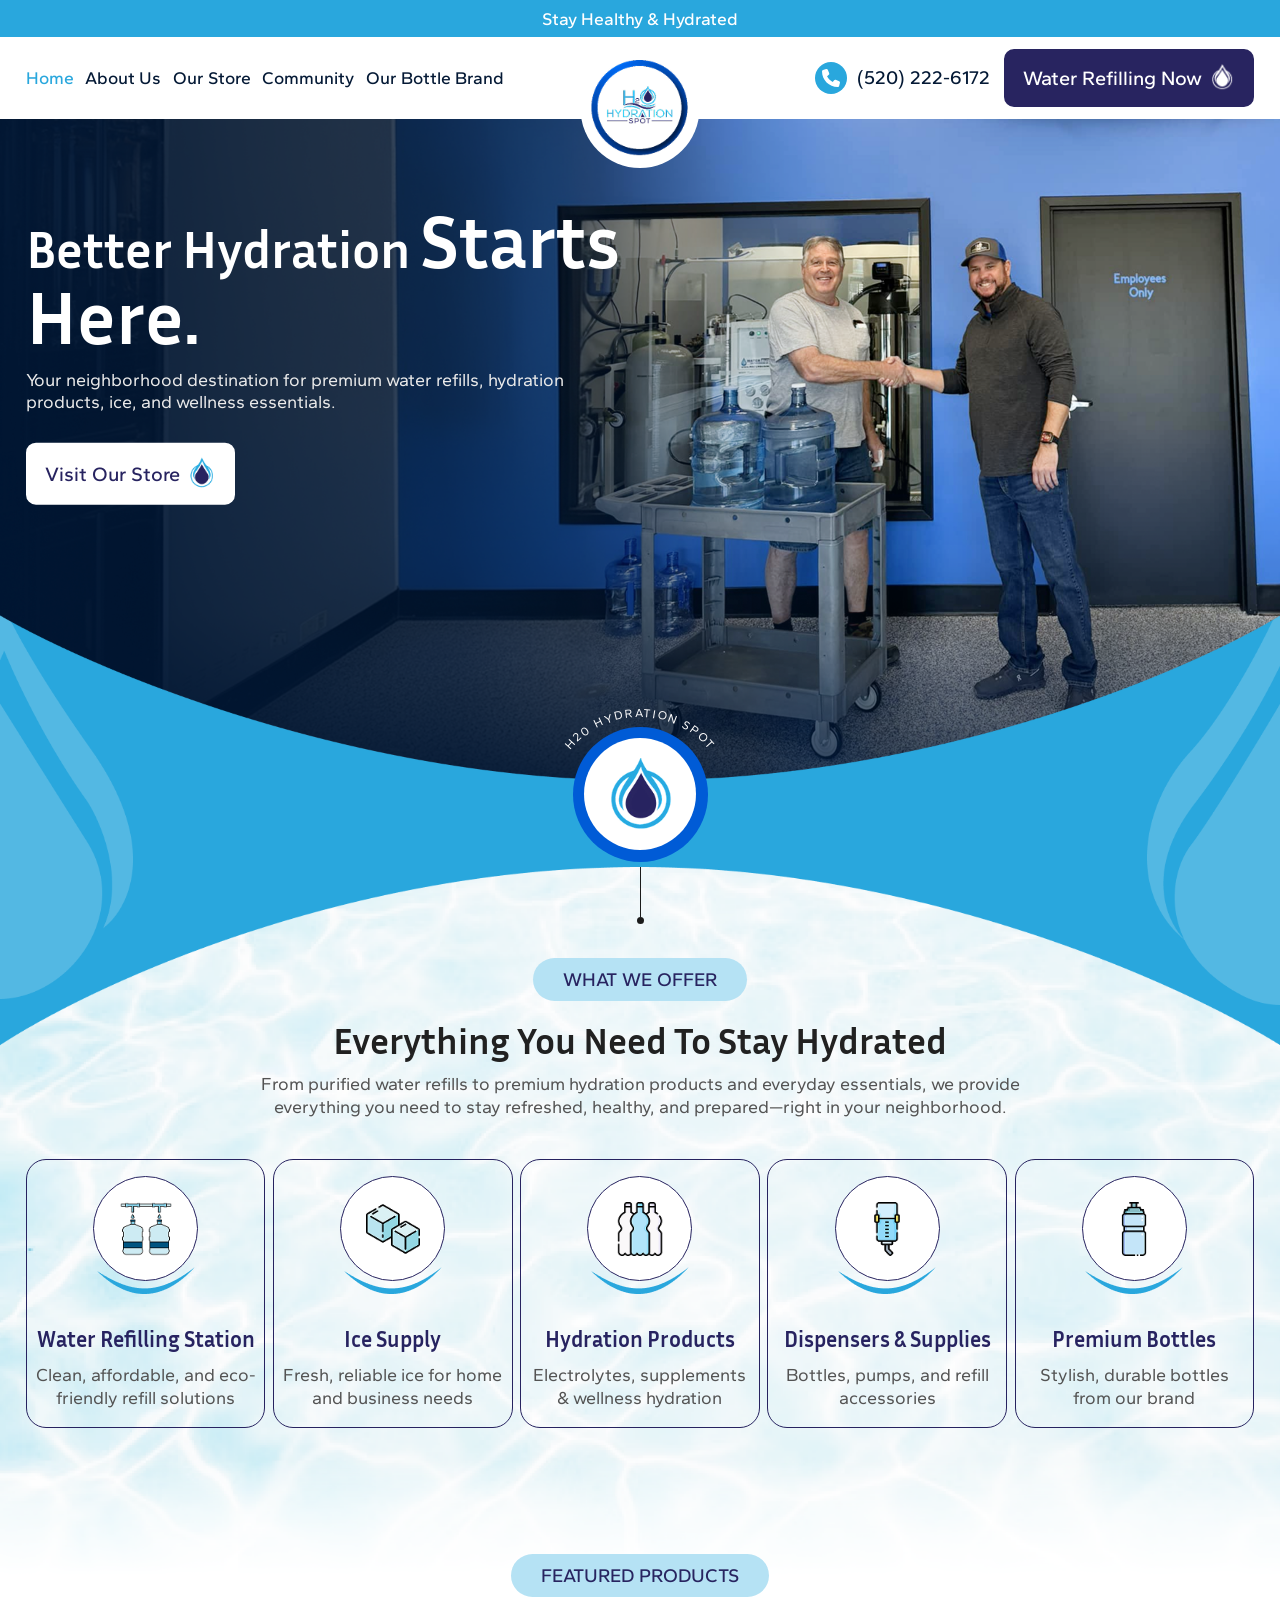
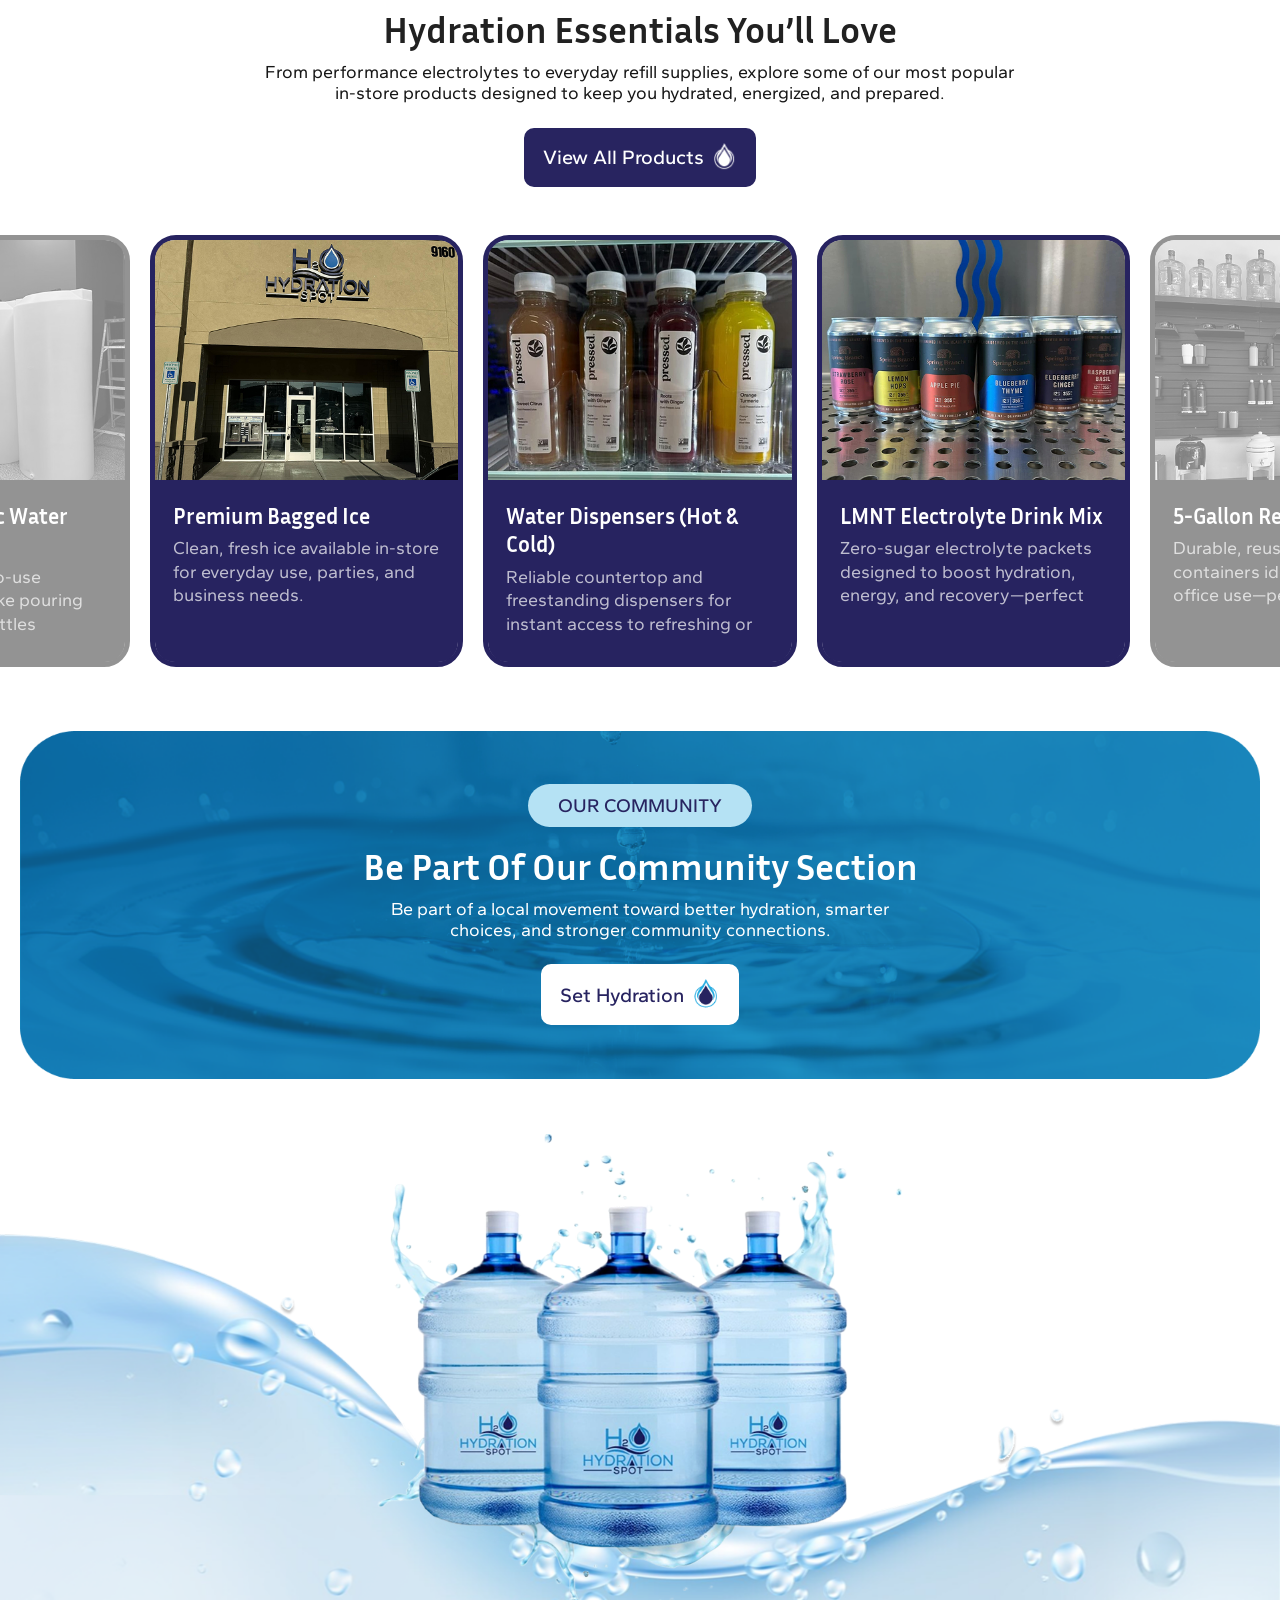
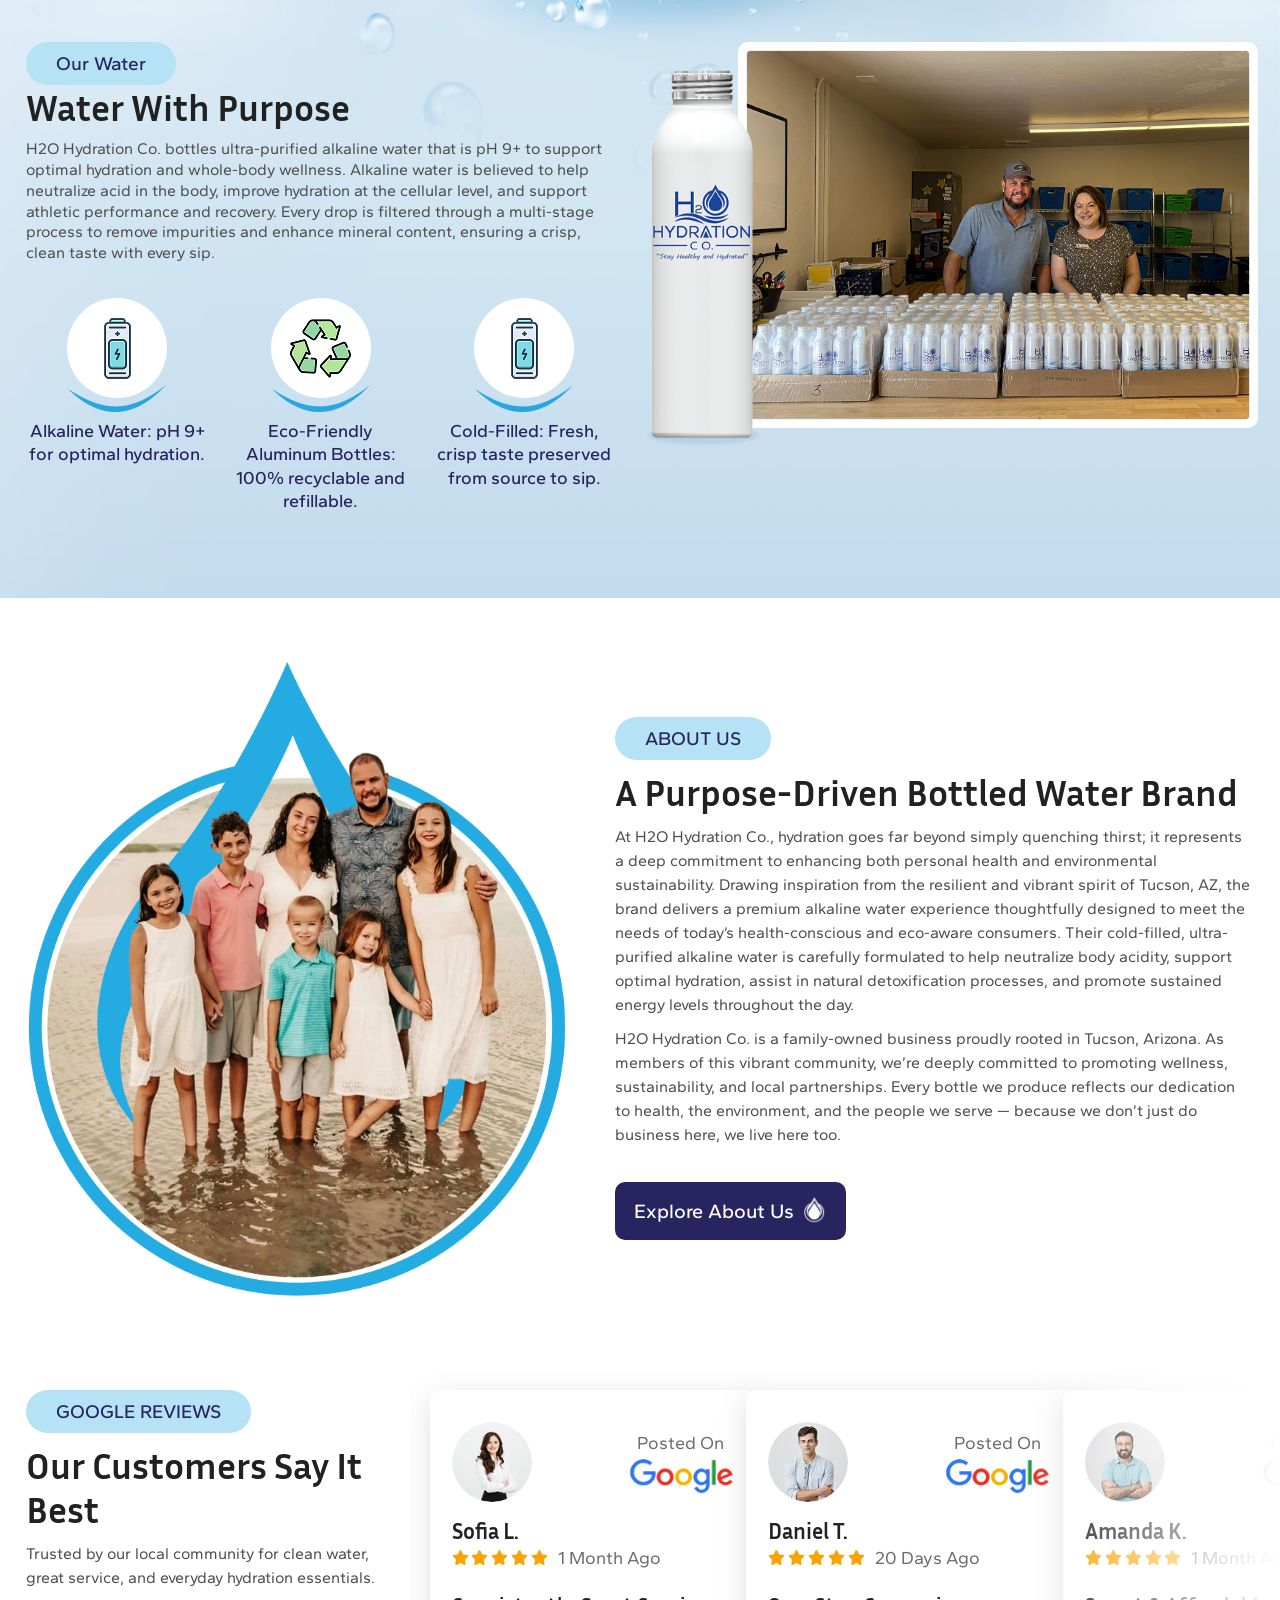
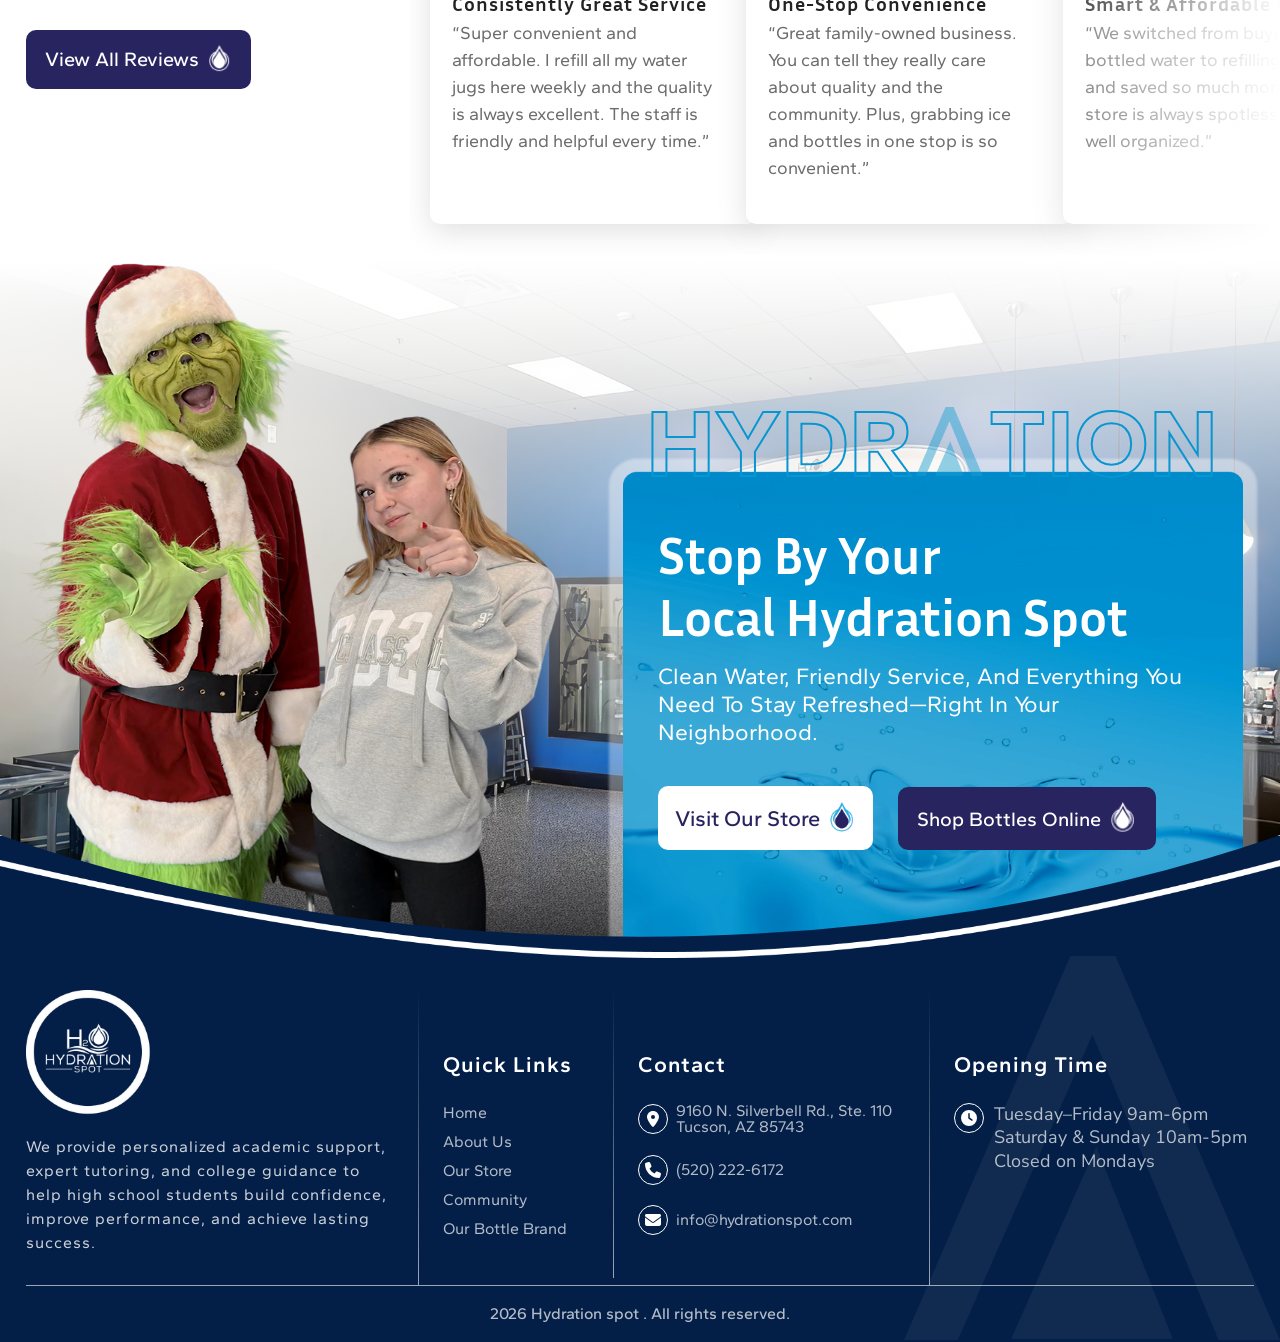
==== commit e90e9573: "responsive till991" ====
--- a/index.html
+++ b/index.html
@@ -32,14 +32,14 @@
 		<div class="btm_nav">
 			<div class="container">
 				<div class="cus_nav_innr">
-					<div class="logo_otr">
+					<div class="logo_otr ">
 						<div class="logo_area">
 							<a href="index.html"><img src="./images/logo.png" alt="logo"></a>
 						</div>
 					</div>
 
 					<div class="nav_area">
-						<nav class="navbar navbar-expand-lg">
+						<nav class="navbar navbar-expand-md">
 							<button class="navbar-toggler" type="button" data-bs-toggle="collapse"
 								data-bs-target="#navbarNav" aria-controls="navbarNav" aria-expanded="false"
 								aria-label="Toggle navigation">
@@ -300,6 +300,71 @@
 									</div>
 								</div>
 							</div>
+							<div class="swiper-slide">
+								<div class="offr_card">
+									<div class="offr_img_otr crcl_after">
+										<div class="offr_crd_img">
+											<img src="./images/offr_img1.png" alt="offr_img1">
+										</div>
+									</div>
+									<div class="offr_crd_dtls cmn_hdr">
+										<h4>Water Refilling Station</h4>
+										<p>Clean, affordable, and eco-friendly refill solutions</p>
+									</div>
+								</div>
+							</div>
+							<div class="swiper-slide">
+								<div class="offr_card">
+									<div class="offr_img_otr crcl_after">
+										<div class="offr_crd_img">
+											<img src="./images/offr_img2.png" alt="offr_img2">
+										</div>
+									</div>
+									<div class="offr_crd_dtls cmn_hdr">
+										<h4>Ice Supply</h4>
+										<p>Fresh, reliable ice for home and business needs</p>
+									</div>
+								</div>
+							</div>
+							<div class="swiper-slide">
+								<div class="offr_card">
+									<div class="offr_img_otr crcl_after">
+										<div class="offr_crd_img">
+											<img src="./images/offr_img3.png" alt="offr_img3">
+										</div>
+									</div>
+									<div class="offr_crd_dtls cmn_hdr">
+										<h4>Hydration Products</h4>
+										<p>Electrolytes, supplements & wellness hydration</p>
+									</div>
+								</div>
+							</div>
+							<div class="swiper-slide">
+								<div class="offr_card">
+									<div class="offr_img_otr crcl_after">
+										<div class="offr_crd_img">
+											<img src="./images/offr_img4.png" alt="offr_img4">
+										</div>
+									</div>
+									<div class="offr_crd_dtls cmn_hdr">
+										<h4>Dispensers & Supplies</h4>
+										<p>Bottles, pumps, and refill accessories</p>
+									</div>
+								</div>
+							</div>
+							<div class="swiper-slide">
+								<div class="offr_card">
+									<div class="offr_img_otr crcl_after">
+										<div class="offr_crd_img">
+											<img src="./images/offr_img5.png" alt="offr_img5">
+										</div>
+									</div>
+									<div class="offr_crd_dtls cmn_hdr">
+										<h4>Premium Bottles</h4>
+										<p>Stylish, durable bottles from our brand</p>
+									</div>
+								</div>
+							</div>
 						</div>
 						
 					</div>
@@ -544,50 +609,54 @@
 		<div class="container">
 			<div class="purpose_contents">
 				<div class="prps_lft_dv cmn_hdr">
-					<div class="cmn_blu_bg cmn_hdr">
-						<h6>Our Water</h6>
-					</div>
-					<h2>Water with Purpose</h2>
-					<p>H2O Hydration Co. bottles ultra-purified alkaline water that is pH 9+ to support optimal
-						hydration
-						and whole-body wellness. Alkaline water is believed to help neutralize acid in the body, improve
-						hydration at the cellular level, and support athletic performance and recovery. Every drop is
-						filtered through a multi-stage process to remove impurities and enhance mineral content,
-						ensuring a
-						crisp, clean taste with every sip.</p>
-					<div class="prps_layout">
-						<div class="prps_crd">
-							<div class="prps_icn_otr crcl_after">
-								<div class="prps_crd_icn">
-									<img src="./images/purpose_icn1.png" alt="purpose_icn">
-								</div>
-							</div>
-							<p>Alkaline Water: pH 9+ for optimal hydration.</p>
-						</div>
-						<div class="prps_crd">
-							<div class="prps_icn_otr crcl_after">
-								<div class="prps_crd_icn">
-									<img src="./images/purpose_icn2.png" alt="purpose_icn">
-								</div>
-							</div>
-							<p>Eco-Friendly Aluminum Bottles: 100% recyclable and refillable.</p>
-						</div>
-						<div class="prps_crd">
-							<div class="prps_icn_otr crcl_after">
-								<div class="prps_crd_icn">
-									<img src="./images/purpose_icn1.png" alt="purpose_icn">
-								</div>
-							</div>
-							<p>Cold-Filled: Fresh, crisp taste preserved from source to sip.</p>
+					<div class="left_mn">
+						<div class="cmn_blu_bg cmn_hdr">
+							<h6>Our Water</h6>
+						</div>
+						<h2>Water with Purpose</h2>
+						<p>H2O Hydration Co. bottles ultra-purified alkaline water that is pH 9+ to support optimal
+							hydration
+							and whole-body wellness. Alkaline water is believed to help neutralize acid in the body, improve
+							hydration at the cellular level, and support athletic performance and recovery. Every drop is
+							filtered through a multi-stage process to remove impurities and enhance mineral content,
+							ensuring a
+							crisp, clean taste with every sip.</p>
+						<div class="prps_layout">
+							<div class="prps_crd">
+								<div class="prps_icn_otr crcl_after">
+									<div class="prps_crd_icn">
+										<img src="./images/purpose_icn1.png" alt="purpose_icn">
+									</div>
+								</div>
+								<p>Alkaline Water: pH 9+ for optimal hydration.</p>
+							</div>
+							<div class="prps_crd">
+								<div class="prps_icn_otr crcl_after">
+									<div class="prps_crd_icn">
+										<img src="./images/purpose_icn2.png" alt="purpose_icn">
+									</div>
+								</div>
+								<p>Eco-Friendly Aluminum Bottles: 100% recyclable and refillable.</p>
+							</div>
+							<div class="prps_crd">
+								<div class="prps_icn_otr crcl_after">
+									<div class="prps_crd_icn">
+										<img src="./images/purpose_icn1.png" alt="purpose_icn">
+									</div>
+								</div>
+								<p>Cold-Filled: Fresh, crisp taste preserved from source to sip.</p>
+							</div>
 						</div>
 					</div>
 				</div>
 				<div class="prps_rgt_dv">
-					<div class="purpose_rgt_img">
-						<img src="./images/prps_rgt_img.jpg" alt="prps_rgt_img">
-					</div>
-					<div class="bottle_img">
-						<img src="./images/bttl_img.png" alt="bttl_img">
+					<div class="left_mn">
+						<div class="purpose_rgt_img">
+							<img src="./images/prps_rgt_img.jpg" alt="prps_rgt_img">
+						</div>
+						<div class="bottle_img">
+							<img src="./images/bttl_img.png" alt="bttl_img">
+						</div>
 					</div>
 				</div>
 			</div>
@@ -1096,12 +1165,11 @@
                 <ul>
                   <li>
                     <div class="icon">
-                      ><span class="ftr_ic"
+                      <span class="ftr_ic"
                         ><i class="fa-solid fa-clock"></i
                       ></span>
                     </div>
-                    <span class="op_tm"
-                      >Tuesday–Friday 9am-6pm <br />
+                    <span class="op_tm">Tuesday–Friday 9am-6pm <br />
                       Saturday & Sunday 10am-5pm <br />
                       Closed on Mondays</span
                     >
--- a/css/custom.css
+++ b/css/custom.css
@@ -1,7 +1,6 @@
 @import url('https://fonts.googleapis.com/css2?family=Gantari:ital,wght@0,100..900;1,100..900&display=swap');
 @import url('https://fonts.googleapis.com/css2?family=Inria+Sans:ital,wght@0,300;0,400;0,700;1,300;1,400;1,700&display=swap');
 @import url('https://fonts.googleapis.com/css2?family=Nunito+Sans:ital,opsz,wght@0,6..12,200..1000;1,6..12,200..1000&display=swap');
-
 *::after,
 *::before {
     box-sizing: border-box;
@@ -192,7 +191,7 @@
 /*----Common Header and Button----*/
 
 .cmn_hdr h2 {
-    font-family: "Inria Sans", sans-serif;
+     font-family: "Inria Sans", sans-serif;
     font-size: 6rem;
     line-height: 1.2;
     font-weight: 700;
@@ -206,7 +205,7 @@
 }
 
 .cmn_hdr h4 {
-    font-family: "Inria Sans", sans-serif;
+     font-family: "Inria Sans", sans-serif;
     font-size: 28px;
     line-height: 1.3;
     font-weight: 700;
@@ -214,16 +213,15 @@
     text-transform: capitalize;
     color: #272360;
 }
-
 .cmn_hdr h6 {
-    font-family: "Gantari", sans-serif;
+     font-family: "Gantari", sans-serif;
     color: #282460;
     font-size: 22px;
     font-weight: 500;
 }
 
 .cmn_hdr p {
-    font-family: "Gantari", sans-serif;
+      font-family: "Gantari", sans-serif;
     font-size: 24px;
     font-weight: 400;
     color: #4D4D4D;
@@ -253,20 +251,17 @@
     border-radius: 10px;
     overflow: hidden;
 }
-
-.cmn_btn.blu_btn {
+.cmn_btn.blu_btn{
     font-size: 24px;
     background: #282460;
     color: #fff;
     border: 3px solid #282460;
-    padding: 15px;
-}
-
+        padding:15px;
+}
 .cmn_btn:hover {
     border: 3px solid #29A7DD;
 }
-
-.cmn_btn:hover .drop {
+.cmn_btn:hover .drop{
     transform: translateY(-10px);
 }
 
@@ -274,16 +269,14 @@
     width: 100%;
 } */
 .cmn_blu_bg h6 {
-    background: #B5E2F4;
-    padding: 10px 30px;
-    border-radius: 25px;
-}
-
+  background: #B5E2F4;
+  padding: 10px 30px;
+  border-radius: 25px;
+}
 .cmn_blu_bg {
     display: flex;
 }
-
-.drop {
+.drop{
     width: 28px;
 }
 
@@ -326,7 +319,6 @@
     -webkit-animation: swing 12s infinite linear;
     animation: swing 12s infinite linear;
 }
-
 @-webkit-keyframes swing {
     0% {
         transform: rotate(3deg);
@@ -390,7 +382,7 @@
 .btm_nav {
     position: relative;
     padding: 1.5rem 0;
-    background: #fff;
+     background: #fff;
 }
 
 header .cus_nav_innr {
@@ -406,55 +398,47 @@
 
 /* ==================================== sangita 07.05.26 ================================ */
 /*---------------- header ---------------*/
-.top_nav {
-    background: #29A7DD;
+.top_nav{
+        background: #29A7DD;
     padding: 8px;
 }
-
-.top_nav p {
-    font-family: "Gantari", sans-serif;
-    font-size: 20px;
-    font-weight: 500;
-    color: #fff;
-    text-align: center;
-}
-
-.nav-link.active {
+.top_nav p{
+     font-family: "Gantari", sans-serif;
+     font-size: 20px;
+     font-weight: 500;
+     color: #fff;
+     text-align: center;
+}
+.nav-link.active{
     color: #29A7DD !important;
 }
-
-.nav-link {
-    font-family: "Gantari", sans-serif;
-    font-size: 20px;
-    font-weight: 500;
-    line-height: 1.2;
-    color: #041935;
-    transition: 0.3s ease;
-}
-
-.nav_area {
-    width: 100%;
-}
-
-.nav_parnt {
-    display: flex;
+.nav-link{
+     font-family: "Gantari", sans-serif;
+     font-size: 20px;
+     font-weight: 500;
+     line-height: 1.2;
+     color: #041935;
+     transition: 0.3s ease;
+}
+.nav_area{
+        width: 100%;
+}
+.nav_parnt{
+        display: flex;
     justify-content: space-between;
     width: 100%;
 }
-
-.nav_cntct {
+.nav_cntct{
     display: flex;
     align-items: center;
     gap: 20px;
 }
-
-.logo_area {
+.logo_area{
     display: block;
     width: 12.6rem;
 }
-
-.logo_otr {
-    background: #fff;
+.logo_otr{
+background: #fff;
     width: 15.5rem;
     height: 15.5rem;
     border-radius: 50%;
@@ -464,29 +448,25 @@
     position: absolute;
     left: 50%;
     transform: translateX(-50%);
-    z-index: 10;
-}
-
+        z-index: 10;
+}
 .ph_num {
     font-family: "Gantari", sans-serif;
     font-size: 22px;
     font-weight: 500;
     color: #041935;
 }
-
-.cntc_num {
-    display: flex;
+.cntc_num{
+        display: flex;
     align-items: center;
     gap: 10px;
 }
-
-.ph_icn {
-    color: #fff;
+.ph_icn{
+        color: #fff;
     font-size: 18px;
 }
-
-.ph_icn_otr {
-    background: #29A7DD;
+.ph_icn_otr{
+        background: #29A7DD;
     width: 32px;
     height: 32px;
     display: flex;
@@ -494,49 +474,43 @@
     align-items: center;
     border-radius: 50%;
 }
-
-.nav-link:hover {
+.nav-link:hover{
     color: #29A7DD;
 }
 
 /* --------------------- banner ---------------------- */
-.banner {
-    position: relative;
-    z-index: 5;
-}
-
-.ban_content {
-    position: absolute;
+.banner{
+   position: relative;
+       z-index: 5;
+}
+.ban_content{
+        position: absolute;
     top: 27%;
-    width: 41%;
-    transform: translateY(-27%);
-}
-
-.ban_content h1 {
+     width: 41%;
+     transform: translateY(-27%);
+}
+.ban_content h1{
     font-family: "Inria Sans", sans-serif;
     font-size: 70px;
     font-weight: 700;
     color: #fff;
     text-transform: capitalize;
-    line-height: 1;
-    padding-bottom: 15px;
-}
-
+        line-height: 1;
+        padding-bottom: 15px;
+}
 .ban_content h1 span {
-    font-size: 13.5rem;
-}
-
+        font-size: 13.5rem;
+}
 .ban_content p,
-.offer_contents.cmn_hdr p,
+.offer_contents.cmn_hdr p ,
 .featured_content.cmn_hdr p,
-.cmnty_dtls.cmn_hdr p {
-    font-family: "Gantari", sans-serif;
-    font-size: 26px;
-    font-weight: 400;
-}
-
-.ban_content p {
-    color: #EAEAEA;
+.cmnty_dtls.cmn_hdr p{
+     font-family: "Gantari", sans-serif;
+     font-size: 26px;
+     font-weight: 400;
+}
+.ban_content p{
+     color: #EAEAEA;
     padding-bottom: 30px;
 }
 
@@ -548,13 +522,11 @@
     margin-bottom: -244px;
     height: 610px;
 }
-
-.spot_rgt_img {
-    position: absolute;
+.spot_rgt_img{
+        position: absolute;
     right: 0;
     top: 0;
 }
-
 .spt_wrpr {
     position: absolute;
     width: 400px;
@@ -585,7 +557,7 @@
     font-weight: 400;
 }
 
-.spt_rnd_otr {
+.spt_rnd_otr{
     width: 180px;
     height: 180px;
     border-radius: 50%;
@@ -595,7 +567,7 @@
     align-items: center;
 }
 
-.spt_rnd_img {
+.spt_rnd_img{
     width: 140px;
     height: 140px;
     border-radius: 50%;
@@ -605,77 +577,67 @@
     align-items: center;
 }
 
-.spt_rnd_img img {
+.spt_rnd_img img{
     width: 80px;
 }
-
 .spot_lft_img,
-.spot_rgt_img {
+.spot_rgt_img{
     width: 18.3rem;
 }
 
 /* ------------------------------ offer --------------------------- */
 .offer {
-    position: relative;
-    background-image: url(../images/offer_bg.png);
-    height: 935px;
-    background-size: 100% 100%;
-}
-
-.offer_contents {
-    display: flex;
+  position: relative;
+  background-image: url(../images/offer_bg.png);
+  height: 935px;
+  background-size: 100% 100%;
+}
+.offer_contents{
+        display: flex;
     justify-content: center;
     flex-direction: column;
     align-items: center;
 }
 
-.offr_line {
-    display: flex;
-    flex-direction: column;
+.offr_line{
+    display: flex;
+        flex-direction: column;
     justify-content: center;
     align-items: center;
-    padding-bottom: 34px;
-}
-
-.offer.cmn_pdding {
+        padding-bottom: 34px;
+}
+.offer.cmn_pdding{
     padding-top: 0;
 }
-
-.offr_lng_line {
-    background: #1B1B1B;
+.offr_lng_line{
+        background: #1B1B1B;
     width: 1px;
     height: 76px;
 }
-
-.offr_dot {
-    background: #1B1B1B;
+.offr_dot{
+        background: #1B1B1B;
     width: 7px;
     height: 7px;
     border-radius: 50%;
 }
-
-.offer .cmn_blu_bg {
-    padding-bottom: 17px;
-}
-
+.offer .cmn_blu_bg{
+        padding-bottom: 17px;
+}
 .offer_contents.cmn_hdr p {
-    text-align: center;
+        text-align: center;
     line-height: 1.3;
     color: #535353;
-    padding-bottom: 40px;
-}
-
-.offr_crd_img {
+        padding-bottom: 40px;
+}
+.offr_crd_img{
     width: 69px;
 }
-
 .offr_img_otr {
     border: 1px solid #272360;
 }
-
-.crcl_after {
+.crcl_after{
     position: relative;
-    width: 117px;
+        width: 117px;
     height: 117px;
     background: #fff;
     display: flex;
@@ -683,7 +645,6 @@
     align-items: center;
     border-radius: 50%;
 }
-
 .crcl_after::after {
     position: absolute;
     content: "";
@@ -695,11 +656,10 @@
     transform: translateX(-50%);
 }
 
-.offr_crd_layout {
+.offr_crd_layout{
     display: flex;
     justify-content: space-between;
 }
-
 .offr_card {
     width: 19.5%;
     display: flex;
@@ -708,47 +668,40 @@
     border: 1px solid #272360;
     padding: 20px 6px;
     border-radius: 20px;
-    gap: 82px;
-}
-
-.offr_crd_dtls.cmn_hdr h4 {
-    text-align: center;
-}
-
-.offr_crd_dtls.cmn_hdr p {
+       gap: 82px;
+}
+.offr_crd_dtls.cmn_hdr h4{
+        text-align: center;
+}
+.offr_crd_dtls.cmn_hdr p{
     font-size: 22px;
-    padding-bottom: 0;
+        padding-bottom: 0;
 }
 
 
 /* ======================== sangita 08.05.26 ======================= */
 /* ------------------ featured --------------- */
-.wht_drop {
+.wht_drop{
     width: 25px;
 }
-
-.featured_content .cmn_blu_bg {
+.featured_content .cmn_blu_bg{
     justify-content: center;
     padding-bottom: 10px;
 }
-
 .featured_content {
     text-align: center;
     padding-bottom: 48px;
 }
-
 .featured_content.cmn_hdr p {
     color: #161616;
     line-height: 1.2;
     padding-bottom: 23px;
 }
-
 .featured.cmn_pdding {
     padding-top: 0;
 }
-
 .featured {
-    margin-top: -43px;
+        margin-top: -43px;
     position: relative;
     z-index: 2;
 }
@@ -767,23 +720,19 @@
     filter: grayscale(100%);
     opacity: 0.5;
 }
-
-.fetr_crd_img {
+.fetr_crd_img{
     height: 363px;
-    border-top-left-radius: 20px;
+        border-top-left-radius: 20px;
     border-top-right-radius: 20px;
     overflow: hidden;
 }
-
-.fetr_crd_img img {
+.fetr_crd_img img{
     height: 100%;
 }
-
-.featr_swpr_crd {
-    border: 5px solid #272360;
+.featr_swpr_crd{
+        border: 5px solid #272360;
     border-radius: 26px;
 }
-
 .fetr_crd_dtls {
     padding: 30px;
     background: #272360;
@@ -791,19 +740,16 @@
     border-bottom-left-radius: 20px;
     border-bottom-right-radius: 20px;
 }
-
-.fetr_crd_dtls.cmn_hdr h4 {
-    color: #fff;
+.fetr_crd_dtls.cmn_hdr h4{
+        color: #fff;
     padding-bottom: 5px;
 }
-
 .fetr_crd_dtls.cmn_hdr p,
-.prps_crd p {
-    font-size: 20px;
+.prps_crd p{
+        font-size: 20px;
     line-height: 1.3;
     color: rgba(255, 255, 255, 0.7);
 }
-
 /* -------------------- community ---------------- */
 
 .community .container {
@@ -813,63 +759,52 @@
     height: 471px;
     border-radius: 25px;
     overflow: hidden;
-    display: flex;
+        display: flex;
     justify-content: center;
     align-items: center;
 }
-
 .cmnty_dtls .cmn_blu_bg {
-    justify-content: center;
-    padding-bottom: 10px;
-}
-
+  justify-content: center;
+  padding-bottom: 17px;
+}
 .cmnty_dtls.cmn_hdr h3,
 .cmnty_dtls.cmn_hdr p {
     color: #fff;
 }
-
-.cmnty_dtls {
+.cmnty_dtls{
     text-align: center;
 }
-
-.cmnty_dtls.cmn_hdr p {
-    line-height: 1.2;
+.cmnty_dtls.cmn_hdr p{
+        line-height: 1.2;
     padding-bottom: 22px;
 }
-
-.community.cmn_pdding {
+.community.cmn_pdding{
     margin-bottom: 155px;
 }
-
 /* ------------------------ purpose ---------------- */
 .purpose {
     background: url(../images/purpose_bg.png);
-    height: 1250px;
+       height: 1250px;
     background-size: 100% 100%;
     background-repeat: no-repeat;
     position: relative;
 }
-
-.wtr_brl_img {
+.wtr_brl_img{
     width: 861px;
     position: absolute;
-    top: -147px;
+     top: -147px;
     left: 50%;
     transform: translateX(-50%);
 }
-
 .prps_lft_dv {
-    width: 48%;
-}
-
-.prps_rgt_dv {
+      width: 48%;
+}
+.prps_rgt_dv{
     width: 45%;
 }
-
-.prps_crd_icn {
+.prps_crd_icn{
     width: 61px;
 }
-
 .bottle_img {
     width: 375px;
     position: absolute;
@@ -877,37 +812,30 @@
     left: -172px;
     transition: 0.3s ease;
 }
-
-.bottle_img:hover {
-    transform: translateY(-16px);
-}
-
-.prps_layout {
+.bottle_img:hover{
+  transform: translateY(-16px);
+}
+.prps_layout{
     display: flex;
     justify-content: space-between;
 }
-
-.purpose_rgt_img {
-    width: 708px;
-    border-radius: 10px;
+.purpose_rgt_img{
+        width: 708px;
+        border-radius: 10px;
     overflow: hidden;
 }
-
-.prps_rgt_dv {
+.prps_rgt_dv{
     position: relative;
 }
-
 .purpose_contents {
     display: flex;
     justify-content: space-between;
     padding-top: 581px;
 }
-
-.prps_lft_dv.cmn_hdr p {
+.prps_lft_dv.cmn_hdr p{
     line-height: 1.3;
-    padding-bottom: 34px;
-}
-
+        padding-bottom: 34px;
+}
 .prps_crd {
     width: 31%;
     display: flex;
@@ -915,18 +843,15 @@
     align-items: center;
     text-align: center;
 }
-
-.prps_crd .crcl_after {
-    width: 108px;
+.prps_crd .crcl_after{
+        width: 108px;
     height: 108px;
 }
-
-.prps_crd .prps_icn_otr {
+.prps_crd .prps_icn_otr  {
     margin-bottom: 22px;
 }
-
-.prps_crd p {
-    text-align: center;
+.prps_crd p{
+        text-align: center;
     padding-bottom: 0;
     color: #272360;
     font-weight: 500;
@@ -938,307 +863,271 @@
 /* --------Shop section Start---------- */
 
 .hyd_bking {
-    position: relative;
-    height: 966px;
-    background-image: url(/images/shop_sec.png);
-    background-size: 100% 100%;
-    background-position: center;
-    background-repeat: no-repeat;
-    z-index: 10;
-    clip-path: ellipse(94% 95% at 50% 2%);
-    margin-bottom: -169px;
-}
-
+  position: relative;
+  height: 966px;
+  background-image: url(/images/shop_sec.png);
+  background-size: 100% 100%;
+  background-position: center;
+  background-repeat: no-repeat;
+  z-index: 10;
+  clip-path: ellipse(94% 95% at 50% 2%);
+  margin-bottom: -169px;
+}
 .hyd_bking .gradient-overlay {
-    position: absolute;
-    inset: 0;
-    background: linear-gradient(to bottom,
-            rgba(255, 255, 255, 1) 0%,
-            rgba(255, 255, 255, 0) 80%,
-            rgba(0, 0, 0, 0) 70%,
-            rgba(0, 0, 0, 0.75) 100%);
-    pointer-events: none;
-}
-
+  position: absolute;
+  inset: 0;
+  background: linear-gradient(
+    to bottom,
+    rgba(255, 255, 255, 1) 0%,
+    rgba(255, 255, 255, 0) 80%,
+    rgba(0, 0, 0, 0) 70%,
+    rgba(0, 0, 0, 0.75) 100%
+  );
+  pointer-events: none;
+}
 .hyd_lft_img {
-    position: absolute;
-    left: 0;
-    bottom: 40px;
-    z-index: 5;
-}
-
+  position: absolute;
+  left: 0;
+  bottom: 40px;
+  z-index: 5;
+}
 .hyd_img {
-    width: 900px;
-    height: 950px;
-}
-
+  width: 900px;
+  height: 950px;
+}
 .hyd_box {
-    position: relative;
-}
-
+  position: relative;
+}
 .sp_crd {
-    width: 841px;
-    height: 725px;
-    background: url(/images/shop_rgt_img.png);
-    background-size: 100% 100%;
-    background-repeat: no-repeat;
-    background-position: center;
-    position: absolute;
-    right: 0;
-    top: 264px;
-    padding: 100px 80px;
-}
-
+  width: 841px;
+  height: 725px;
+  background: url(/images/shop_rgt_img.png);
+  background-size: 100% 100%;
+  background-repeat: no-repeat;
+  background-position: center;
+  position: absolute;
+  right: 0;
+  top: 264px;
+  padding: 100px 80px;
+}
 .sp_crd span {
-    display: block;
-    font-family: "Inria Sans", sans-serif;
-    font-size: 70px;
-    font-weight: bold;
-    color: #ffffff;
-    text-transform: capitalize;
-    line-height: 1.2;
-    padding-bottom: 15px;
-}
-
+  display: block;
+  font-family: "Inria Sans", sans-serif;
+  font-size: 70px;
+  font-weight: bold;
+  color: #ffffff;
+  text-transform: capitalize;
+  line-height: 1.2;
+  padding-bottom: 15px;
+}
 .sp_crd span:nth-of-type(2) {
-    display: block;
-    font-family: "Gantari", sans-serif;
-    font-size: 32px;
-    font-weight: 400;
-    color: #ffffff;
-    line-height: 1.2;
-    padding-bottom: 40px;
-}
-
+  display: block;
+  font-family: "Gantari", sans-serif;
+  font-size: 32px;
+  font-weight: 400;
+  color: #ffffff;
+  line-height: 1.2;
+  padding-bottom: 40px;
+}
 .sp_btns .cmn_btn {
-    font-size: 24px;
-    padding: 9px 15px;
-}
-
+  font-size: 24px;
+  padding: 9px 15px;
+}
 .sp_btns {
-    display: flex;
-    align-items: baseline;
-    gap: 25px;
-}
-
+  display: flex;
+  align-items: baseline;
+  gap: 25px;
+}
 .sp_crd_top {
-    position: absolute;
-    top: 162px;
-    right: 27px;
-    z-index: 20;
-}
-
+  position: absolute;
+  top: 162px;
+  right: 27px;
+  z-index: 20;
+}
 .sp_crd_top p {
-    font-size: 130px;
-    font-family: "Gantari", sans-serif;
-    font-weight: bold;
-    color: transparent;
-    text-transform: uppercase;
-    -webkit-text-stroke: 2px #0895d0;
-}
-
+  font-size: 130px;
+  font-family: "Gantari", sans-serif;
+  font-weight: bold;
+  color: transparent;
+  text-transform: uppercase;
+  -webkit-text-stroke: 2px #0895d0;
+}
 .sp_crd_top span {
-    display: block;
-    width: 110px;
-}
-
+  display: block;
+  width: 110px;
+}
 .sp_crd_top p {
-    display: flex;
-    align-items: baseline;
-    gap: 5px;
-}
-
+  display: flex;
+  align-items: baseline;
+  gap: 5px;
+}
 /* --------Shop section End---------- */
 
 /* --------Footer Start---------- */
 
 .footer {
-    position: relative;
-    width: 100%;
-    height: auto;
-    /* height: 675px; */
-    background-color: #041f47;
-    z-index: 8;
+  position: relative;
+  width: 100%;
+  height: auto;
+  /* height: 675px; */
+  background-color: #041f47;
+  z-index: 8;
 }
 
 .footer.cmn_pdding {
-    padding-top: 20px;
-    padding-bottom: 0;
-}
-
+  padding-top: 20px;
+  padding-bottom: 0;
+}
 .footer .ftr_ln {
-    padding-bottom: 32px;
-}
-
+  padding-bottom: 32px;
+}
 .footer .ftr_trl {
-    position: absolute;
-    right: 0;
-    bottom: 0;
-    z-index: 10;
-    width: 512px;
-    height: 524px;
-}
-
+  position: absolute;
+  right: 0;
+  bottom: 0;
+  z-index: 10;
+  width: 512px;
+  height: 524px;
+}
 .ftr_rw {
-    position: relative;
-    display: flex;
-    justify-content: space-between;
-    align-items: center;
-    border-bottom: 1px solid rgba(255, 255, 255, 0.6);
-}
-
+  position: relative;
+  display: flex;
+  justify-content: space-between;
+  align-items: center;
+  border-bottom: 1px solid rgba(255, 255, 255, 0.6);
+}
 .ftr_rw .ftr_rgt {
-    width: 64%;
-    display: flex;
-    justify-content: space-between;
-    align-items: baseline;
-}
-
+  width: 64%;
+  display: flex;
+  justify-content: space-between;
+  align-items: baseline;
+}
 .ftr_rw .ftr_dv {
-    width: 32%;
-    border-right: 1px solid transparent;
-    border-image: linear-gradient(to top,
-            rgba(255, 255, 255, 0.6),
-            rgba(255, 255, 255, 0)) 1;
-}
-
+  width: 32%;
+  border-right: 1px solid transparent;
+  border-image: linear-gradient(
+      to top,
+      rgba(255, 255, 255, 0.6),
+      rgba(255, 255, 255, 0)
+    )
+    1;
+}
 .ftr_rgt .ftr_dv:nth-child(3) {
-    border-right: none;
-}
-
+  border-right: none;
+}
 .ftr_dv:nth-child(1) {
-    width: 32%;
-    padding-right: 40px;
-}
-
+  width: 32%;
+  padding-right: 40px;
+}
 .ftr_lg {
-    display: block;
-    width: 178px;
-}
-
+  display: block;
+  width: 178px;
+}
 .ftr_hd h5 {
-    font-family: "Gantari", sans-serif;
-    font-size: 24px;
-    color: #ffffff;
-    font-weight: 600;
-    letter-spacing: 1px;
-    padding-bottom: 25px;
-    padding-top: 30px;
-}
-
+  font-family: "Gantari", sans-serif;
+  font-size: 24px;
+  color: #ffffff;
+  font-weight: 600;
+  letter-spacing: 1px;
+  padding-bottom: 25px;
+  padding-top: 30px;
+}
 .ftr_dv p {
-    font-family: "Gantari", sans-serif;
-    font-size: 20px;
-    color: #ffffff;
-    font-weight: 400;
-    letter-spacing: 1px;
-    padding-bottom: 48px;
-    padding-top: 30px;
-    color: rgba(255, 255, 255, 0.8);
-}
-
+  font-family: "Gantari", sans-serif;
+  font-size: 20px;
+  color: #ffffff;
+  font-weight: 400;
+  letter-spacing: 1px;
+  padding-bottom: 48px;
+  padding-top: 30px;
+  color: rgba(255, 255, 255, 0.8);
+}
 .ftr_rgt .ftr_dv {
-    padding-block: 76px;
-}
-
+  padding-block: 76px;
+}
 .ftr_rgt .ftr_dv:nth-child(1) {
-    width: 24%;
-}
-
+  width: 24%;
+}
 .ftr_rgt .ftr_dv:nth-child(2) {
-    width: 36%;
-}
-
+  width: 36%;
+}
 .ftr_dv li {
-    padding-bottom: 10px;
-}
-
+  padding-bottom: 10px;
+}
 .ftr_dv li a {
-    font-family: "Gantari", sans-serif;
-    font-size: 20px;
-    font-weight: 400;
-    color: rgba(255, 255, 255, 0.7);
-    line-height: 1;
-    padding-bottom: 10px;
-    transition: 0.3 ease-in;
-}
-
+  font-family: "Gantari", sans-serif;
+  font-size: 20px;
+  font-weight: 400;
+  color: rgba(255, 255, 255, 0.7);
+  line-height: 1;
+  padding-bottom: 10px;
+  transition: 0.3 ease-in;
+}
 .ftr_rw .ftr_dv:nth-child(2) li a {
-    display: flex;
-    justify-content: center;
-    align-items: center;
-    gap: 8px;
-}
-
+  display: flex;
+  justify-content: center;
+  align-items: center;
+  gap: 8px;
+}
 .ftr_dv li a:hover {
-    color: #39a8d6;
-}
-
+  color: #39a8d6;
+}
 .ftr_rw .ftr_dv:nth-child(2) li {
-    display: flex;
-    align-items: baseline;
-    gap: 10px;
-}
-
+  display: flex;
+  align-items: baseline;
+  gap: 10px;
+}
 .ftr_ic {
-    width: 35px;
-    height: 35px;
-    border: 1px solid #ffffff;
-    border-radius: 50%;
-    color: #ffffff;
-    font-size: 16px;
-    display: flex;
-    justify-content: center;
-    align-items: center;
-    cursor: pointer;
-}
-
+  width: 35px;
+  height: 35px;
+  border: 1px solid #ffffff;
+  border-radius: 50%;
+  color: #ffffff;
+  font-size: 16px;
+  display: flex;
+  justify-content: center;
+  align-items: center;
+  cursor: pointer;
+}
 .ftr_ic:hover {
-    color: #39a8d6;
-    background-color: #ffffff;
-}
-
+  color: #39a8d6;
+  background-color: #ffffff;
+}
 .ftr_bttm {
-    padding-block: 10px;
-}
-
+  padding-block: 10px;
+}
 .ftr_bttm a {
-    font-family: "Gantari", sans-serif;
-    font-size: 20px;
-    font-weight: 500;
-    color: rgba(255, 255, 255, 0.7);
-    line-height: 1;
-}
-
+  font-family: "Gantari", sans-serif;
+  font-size: 20px;
+  font-weight: 500;
+  color: rgba(255, 255, 255, 0.7);
+  line-height: 1;
+}
 .ftr_bttm a:hover {
-    color: #39a8d6;
-}
-
+  color: #39a8d6;
+}
 .ftr_bttm p {
-    font-family: "Gantari", sans-serif;
-    font-size: 20px;
-    font-weight: 500;
-    color: rgba(255, 255, 255, 0.7);
-    line-height: 1;
-    padding-block: 10px;
-    text-align: center;
-}
-
+  font-family: "Gantari", sans-serif;
+  font-size: 20px;
+  font-weight: 500;
+  color: rgba(255, 255, 255, 0.7);
+  line-height: 1;
+  padding-block: 10px;
+  text-align: center;
+}
 .ftr_lst_dv li {
-    display: flex;
-    align-items: start;
-    gap: 10px;
-}
-
+  display: flex;
+  align-items: start;
+  gap: 10px;
+}
 .ftr_lst_dv .op_tm {
-    font-family: "Nunito Sans", sans-serif;
-    font-size: 18px;
-    font-weight: 400;
-    color: rgba(255, 255, 255, 0.7);
-    line-height: 2;
-    padding-block: 10px;
-}
-
+  font-family: "Nunito Sans", sans-serif;
+  font-size: 18px;
+  font-weight: 400;
+  color: rgba(255, 255, 255, 0.7);
+  line-height: 2;
+  padding-block: 10px;
+}
 /* --------Footer End---------- */
 
 /*===================================== Avik 08.05.26 =====================================*/
@@ -1246,197 +1135,167 @@
 /* --------Customer section Start---------- */
 
 .cust_rvew {
-    position: relative;
-    height: 590px;
-}
-
+  position: relative;
+  height: 590px;
+}
 .cust_rvew.cmn_pdding {
-    padding: 30px 0;
-}
-
+  padding: 30px 0;
+}
 .cust_lft_dv {
-    width: 31%;
-}
-
+  width: 31%;
+}
 .cust_lft_dv .cmn_blu_bg {
-    padding-bottom: 10px;
-    text-transform: uppercase;
-}
-
+  padding-bottom: 10px;
+  text-transform: uppercase;
+}
 .cust_cnt p {
-    padding-bottom: 40px;
-}
-
+  padding-bottom: 40px;
+}
 .cust_main {
-    display: flex;
-    justify-content: center;
-    align-items: center;
-    gap: 15px;
-}
-
+  display: flex;
+  justify-content: center;
+  align-items: center;
+  gap: 15px;
+}
 .cust_rgt_dv {
-    width: 64%;
-    position: absolute;
-    top: 0;
-    bottom: 0;
-    right: 0;
-}
-
+  width: 64%;
+  position: absolute;
+  top: 0;
+  bottom: 0;
+  right: 0;
+}
 .cust_rgt_dv::after {
-    content: "";
-    position: absolute;
-    top: 0;
-    right: 0;
-    width: 250px;
-    height: 100%;
-    z-index: 5;
-    pointer-events: none;
-    background: linear-gradient(to left, #ffffff 0%, rgba(255, 255, 255, 0) 100%);
-}
-
+  content: "";
+  position: absolute;
+  top: 0;
+  right: 0;
+  width: 250px;
+  height: 100%;
+  z-index: 5;
+  pointer-events: none;
+  background: linear-gradient(to left, #ffffff 0%, rgba(255, 255, 255, 0) 100%);
+}
 .cust_rvew .swiper-slide {
-    flex-shrink: 1;
-    height: auto;
-}
-
+  flex-shrink: 1;
+  height: auto;
+}
 .reviewSwiper {
-    width: 100%;
-    padding: 30px 20px;
-    overflow: hidden;
-}
-
+  width: 100%;
+  padding: 30px 20px;
+  overflow: hidden;
+}
 .review_card {
-    width: 411px;
-    background: #ffffff;
-    border-radius: 10px;
-    padding: 40px 30px;
-    box-shadow: rgba(100, 100, 111, 0.2) 0px 7px 29px 0px;
-}
-
+  width: 411px;
+  background: #ffffff;
+  border-radius: 10px;
+  padding: 40px 30px;
+  box-shadow: rgba(100, 100, 111, 0.2) 0px 7px 29px 0px;
+}
 .review_top {
-    display: flex;
-    justify-content: space-between;
-    align-items: start;
-}
-
+  display: flex;
+  justify-content: space-between;
+  align-items: start;
+}
 .user_img_lg {
-    width: 94px;
-    height: 94px;
-    border-radius: 50%;
-    object-fit: cover;
-    margin-bottom: 15px;
-}
-
+  width: 94px;
+  height: 94px;
+  border-radius: 50%;
+  object-fit: cover;
+  margin-bottom: 15px;
+}
 .user_info h4 {
-    font-family: "Inria Sans", sans-serif;
-    font-size: 32px;
-    font-weight: bold;
-    color: #222222;
-    padding-bottom: 2px;
-}
-
+  font-family: "Inria Sans", sans-serif;
+  font-size: 32px;
+  font-weight: bold;
+  color: #222222;
+  padding-bottom: 2px;
+}
 .google_post {
-    text-align: center;
-    padding-top: 10px;
-}
-
+  text-align: center;
+  padding-top: 10px;
+}
 .google_lg {
-    display: block;
-    width: 130px;
-}
-
+  display: block;
+  width: 130px;
+}
 .google_post span {
-    display: block;
-    font-family: "Gantari", sans-serif;
-    font-size: 18px;
-    font-weight: 400;
-    color: #6c6c6c;
-}
-
+  display: block;
+  font-family: "Gantari", sans-serif;
+  font-size: 18px;
+  font-weight: 400;
+  color: #6c6c6c;
+}
 .star_row .rating {
-    display: flex;
-    align-items: center;
-    gap: 5px;
-}
-
+  display: flex;
+  align-items: center;
+  gap: 5px;
+}
 .star_row {
-    display: flex;
-    align-items: center;
-    gap: 10px;
-    padding-bottom: 30px;
-}
-
+  display: flex;
+  align-items: center;
+  gap: 10px;
+  padding-bottom: 30px;
+}
 .star_row .star {
-    font-size: 18px;
-    color: #faa404;
-}
-
+  font-size: 18px;
+  color: #faa404;
+}
 .star_row span {
-    font-family: "Gantari", sans-serif;
-    font-size: 18px;
-    font-weight: 400;
-    color: #6c6c6c;
+  font-family: "Gantari", sans-serif;
+  font-size: 18px;
+  font-weight: 400;
+  color: #6c6c6c;
 }
 
 .review_card h5 {
-    font-family: "Inria Sans", sans-serif;
-    font-size: 24px;
-    color: #222222;
-    font-weight: bold;
-    letter-spacing: 1px;
-    padding-bottom: 5px;
-}
-
+  font-family: "Inria Sans", sans-serif;
+  font-size: 24px;
+  color: #222222;
+  font-weight: bold;
+  letter-spacing: 1px;
+  padding-bottom: 5px;
+}
 .review_card p {
-    width: 90%;
-    font-family: "Gantari", sans-serif;
-    font-size: 20px;
-    font-weight: 400;
-    color: #6c6c6c;
-    line-height: 1.5;
-}
-
+  width: 90%;
+  font-family: "Gantari", sans-serif;
+  font-size: 20px;
+  font-weight: 400;
+  color: #6c6c6c;
+  line-height: 1.5;
+}
 /* --------Customer section End---------- */
 
 /* --------About us section start-------- */
 
 .abt_sec {
-    display: flex;
-    justify-content: space-between;
-    align-items: center;
-}
-
+  display: flex;
+  justify-content: space-between;
+  align-items: center;
+}
 .abt_us {
-    width: 100%;
-}
-
+  width: 100%;
+}
 .abt_us_lft {
-    width: 44%;
-}
-
+  width: 44%;
+}
 .abt_us_rgt {
-    width: 52%;
-}
-
+  width: 52%;
+}
 .abt_us_rgt .cmn_blu_bg {
-    padding-bottom: 10px;
-    text-transform: uppercase;
-}
-
+  padding-bottom: 10px;
+  text-transform: uppercase;
+}
 .abt_cntnt p:nth-of-type(2) {
-    padding-bottom: 35px;
-}
-
+  padding-bottom: 35px;
+}
 /* ---------About us section end--------- */
 /* moumi 9.5.26 */
-.ban_img {
-    display: block;
-}
-
-.mobile_ban_img {
-    display: none;
-}
-
+.ban_img{
+  display: block;
+}
+.mobile_ban_img{
+  display: none;
+}
 /* .offr_swpr .offr_card{
   width: max-content;
 }
@@ -1445,380 +1304,32 @@
 } */
 
 .offr_swpr {
-    display: none;
-    overflow: hidden;
+  display: none;
+  overflow: hidden;
 }
 
 .offr_swpr .swiper {
-    overflow: visible;
+  overflow: visible;
 }
 
 .offr_swpr .swiper-slide {
-    height: auto;
+  height: auto;
 }
 
 .offr_swpr .offr_card {
-    width: 100%;
-    gap: 32px;
-    background: white;
-    border: 2px solid #272360;
-    height: 350px;
-    justify-content: center;
-}
-
-/* ====================== sangita 11.05.26 ============================= */
-/* --------product listing page------------ */
-.prdct_lst_bnr .ban_content h1,
-.prdct_lst_bnr .ban_content p {
-    color: #212121;
-}
-
-.prdct_lst_bnr .ban_content {
-    width: auto;
-}
-
-.prdct_lst_bnr .ban_content h1 {
-    padding-bottom: 18px;
-}
-
-.spot.blue_part {
-    background: url(../images/Subtract.png);
-    background-repeat: no-repeat;
-    background-size: 100% 100%;
-    height: auto;
-    margin-bottom: -162px;
-    margin-top: -260px;
-}
-
-.bnr_btl_prt {
-    width: 800px;
-    position: absolute;
-    right: 0;
-    top: 38px;
-}
-
-/* ----------- categories ---------- */
-.categories {
-    position: relative;
-    z-index: 10;
-}
-
-.ctgry_head ul.breadcrumb {
-    list-style: none;
-    margin-bottom: 12px;
-}
-
-.ctgry_head ul.breadcrumb li {
-    display: inline;
-    font-size: 18px;
-}
-
-.ctgry_head ul.breadcrumb li+li:before {
-    padding: 0 14px;
-    color: black;
-    content: ">";
-    font-size: 22px;
-}
-
-.ctgry_head ul.breadcrumb li a {
-    font-family: "Gantari", sans-serif;
-    font-size: 26px;
-    font-weight: 400;
-    color: #5d5d5d;
-}
-
-.ctgry_head ul.breadcrumb li a.active {
-    color: #212121;
-}
-
-.ctgry_head ul.breadcrumb li a:hover {
-    color: #01447e;
-    text-decoration: underline;
-}
-
-.ctgry_head {
-    display: flex;
-    flex-direction: column;
-    justify-content: center;
-    align-items: center;
-    padding-bottom: 35px;
-}
-
-.prdct_img_otr.crcl_after {
-    width: 225px;
-    height: 225px;
-    background: none;
-    border: 2px solid #29A7DD;
-}
-
-.prdct_crd_img {
-    width: 213px;
-}
-
-.prdct_layout {
-    display: flex;
-    justify-content: space-between;
-}
-
-.prdct_card {
-    width: 22%;
-    display: flex;
-    flex-direction: column;
-    align-items: center;
-    gap: 35px;
-}
-
-.prdct_img_otr.crcl_after::after {
-    background: url(../images/btm_blu_curve.png);
-    bottom: -32px;
-    width: 211px;
-    height: 59px;
-    background-repeat: no-repeat;
-}
-
-.prdct_card.cmn_hdr h4 {
-    margin-top: 22px;
-}
-
-.ftr_prdct_hdr {
-    display: flex;
-    justify-content: space-between;
-    align-items: center;
-    margin-bottom: 25px;
-}
-
-.feature_prdct .dropdown-toggle {
-    background-color: #f4fcff;
-    border: 1px dashed #282461;
-    border-radius: 32px;
-    font-family: "Gantari", sans-serif;
-    font-size: 26px;
-    color: #616161;
-    padding: 10px 15px;
-}
-
-.filter_icn {
-    font-size: 20px;
-    margin-right: 10px;
-}
-
-.bld_span {
-    color: #212121;
-    margin-right: 10px;
-}
-
-.feature_prdct .dropdown-menu.show {
-    width: 100%;
-}
-
-.feature_prdct .dropdown-menu li {
-    text-align: center;
-    border-bottom: 1px dashed #616161;
-    padding-bottom: 10px;
-}
-
-.feature_prdct .dropdown-menu a {
-    font-family: "Gantari", sans-serif;
-    font-size: 20px;
-    color: #616161;
-}
-
-.feature_prdct .dropdown-menu li:nth-last-child(1) {
-    border-bottom: none;
-}
-
-.fetr_prdct_layout {
-    display: flex;
-    flex-wrap: wrap;
-    gap: 76px;
-    padding-bottom: 54px;
-}
-
-.fetr_prdct_img {
-    width: 447px;
-    height: 332px;
-}
-
-.fetr_prdct_img img {
-    height: 100%;
-}
-
-.fetr_prdct_crd {
-    width: 30%;
-    border: 1px solid #000;
-    padding-top: 5px;
-    border-radius: 20px;
-    position: relative;
-    display: flex;
-    flex-direction: column;
-    justify-content: center;
-    align-items: center;
-}
-
-.avlbl_dv p,
-.sold_dv p {
-    font-family: "Gantari", sans-serif;
-    font-size: 20px;
-}
-
-.avlbl_dv {
-    background: #00B700;
-    color: #fff;
-    padding: 8px 18px;
-    border-radius: 8px;
-}
-
-.sold_dv {
-    background: #DADADA;
-    color: #363636;
-    padding: 8px 18px;
-    border-radius: 8px;
-}
-
-.avlbl_dv,
-.sold_dv {
-    position: absolute;
-    top: 30px;
-    right: 26px;
-}
-
-.fetr_prdct_cntn {
-    padding: 21px;
-}
-
-.prdct_price {
-    padding-bottom: 20px;
-    display: flex;
-    gap: 16px;
-    align-items: center;
-}
-
-.prdct_orgnl_prc {
-    font-family: "Inria Sans", sans-serif;
-    font-size: 24px;
-    font-weight: 400;
-    color: #767676;
-    text-decoration: line-through;
-}
-
-.prdct_offr_prc {
-    font-family: "Inria Sans", sans-serif;
-    font-size: 32px;
-    font-weight: 400;
-    color: #DE353B;
-}
-
-.fetr_prdct_cntn.cmn_hdr h4 {
-    padding-bottom: 10px;
-    line-height: 1;
-}
-
-.fetr_prdct_cntn.cmn_hdr p {
-    font-size: 20px;
-    line-height: 1.2;
-    color: #606060;
-}
-
-.add_crt {
-    width: 100%;
-    background: #272360;
-    border-bottom-left-radius: 19px;
-    border-bottom-right-radius: 19px;
-    color: #fff;
-    display: flex;
-    justify-content: space-between;
-    align-items: center;
-    padding: 10px 20px;
-}
-
-.add_crt.cmn_hdr p {
-    color: #fff;
-    padding-bottom: 0;
-    font-weight: 500;
-}
-
-.pls_icn {
-    font-size: 40px;
-}
-
-.fetr_prdct_crd.sold_prdct {
-    filter: grayscale(1);
-}
-
-.fetr_prdct_crd.sold_prdct .fetr_prdct_cntn.cmn_hdr h4 {
-    color: #535353;
-}
-
-.fetr_prdct_crd.sold_prdct .add_crt {
-    background: #7e7e7e;
-}
-
-.feature_prdct.cmn_pdding {
-    padding-bottom: 0;
-}
-
-.prdct_pagination .pagination {
-    display: flex;
-    justify-content: space-between;
-    list-style: none;
-    padding: 0px;
-    border: 1px solid #282460;
-    width: 45%;
-    margin-inline: auto;
-    border-radius: 14px;
-        background: #f4fcff;
-}
-
-.prdct_pagination .pagination li a {
-    display: block;
-    padding: 14px 12px;
-    text-decoration: none;
-    color: #383838;
-    margin: 0 4px;
-    font-family: "Gantari", sans-serif;
-    font-size: 24px;
-    font-weight: 400;
-        text-align: center;
-}
-.prdct_pagination .pagination li:nth-last-child(2){
-    border-right: none;
-}
-.prdct_pagination .pagination li {
-       width: 12%;
-}
-.prdct_pagination .pagination .num{
-    border-right: 1px solid #282460;
-}
-.prdct_pagination .pagination li.prv_pg,
-.prdct_pagination .pagination li.nxt_pg{
-  width: auto;
-}  
-.prdct_pagination .pagination li.nxt_pg{
-    background: #272360;
-    border-bottom-right-radius: 12px;
-    border-top-right-radius: 12px;
-}
-.prdct_pagination .pagination li.nxt_pg a{
-    color: #fff;
-}
-.prdct_pagination .pagination li.active {
-    background: #29A7DD;
-        border-right: none;
-}
-.prdct_pagination .pagination li.active a{
-    color: #fff;
-}
-
-.cmnty_btns{
-        display: flex;
-    justify-content: center;
-    gap: 20px;
-}
-.prdct_cmnty .cmnty_dtls.cmn_hdr p {
-    padding-bottom: 35px;
-}
-.prdct_cmnty .cmn_btn.blu_btn  {
-    background: #163957;
-    color: #fff;
-    border: 2px solid #fff;
-}
+  width: 100%;
+  gap: 44px;
+  background: white;
+  border: 2px solid #272360;
+  height: 300px;
+  justify-content: center;
+}
+.purpose::before{
+  content:"";
+  position: absolute;
+  top: 0;
+  left: 0;
+  z-index: 100;
+  background: url("../images/porpose_top_desk.png");
+  display: none;
+}
--- a/css/responsive.css
+++ b/css/responsive.css
@@ -18,7 +18,7 @@
   }
 
   .cmn_hdr h4 {
-    font-size: 30px;
+    font-size: 26px;
   }
 
   .cmn_hdr h6 {
@@ -206,8 +206,8 @@
 
   .sp_btns .cmn_btn {
     font-size: 22px;
-    padding: 8px 14px;
-  }
+    padding: 13px 14px;
+}
 
   /* .footer {
     height: 592px;
@@ -258,6 +258,15 @@
 .ftr_lg {
   width: 160px;
 }
+.ftr_rw .ftr_rgt {
+  width: 66%;
+}
+.ftr_rgt .ftr_dv {
+  padding-block: 65px;
+}
+.ftr_dv p {
+  padding-top: 25px;
+}
 }
 
 /*** ==================<<<<<>>>>>================== ***/
@@ -280,8 +289,8 @@
   }
 
   .cmn_hdr h4 {
-    font-size: 25px;
-  }
+    font-size: 23px;
+}
 
   .cmn_hdr h6 {
     font-size: 20px;
@@ -373,8 +382,8 @@
   }
 
   .offer {
-    height: 718px;
-  }
+    height: 780px;
+}
 
   .offr_card {
     gap: 52px;
@@ -404,12 +413,12 @@
   }
 
   .community.cmn_pdding {
-    margin-bottom: 118px;
-  }
-
-  .purpose {
-    height: 948px;
-  }
+    margin-bottom: 87px;
+}
+
+.purpose {
+  height: 1050px;
+}
 
   .purpose_contents {
     padding-top: 456px;
@@ -443,12 +452,11 @@
   }
 
   .sp_crd {
-    width: 662px;
+    width: 700px;
     height: 572px;
-    top: 210px;
+    top: 200px;
     padding: 76px 60px;
-  }
-
+}
   .sp_crd span {
     font-size: 56px;
   }
@@ -471,8 +479,8 @@
   }
 
   .ftr_rgt .ftr_dv {
-    padding-block: 64px;
-  }
+    padding-block: 48px;
+}
 
   .cust_rvew {
     height: 472px;
@@ -484,12 +492,12 @@
   }
 
   .user_img_lg {
-    width: 88px;
-    height: 88px;
-  }
+    width: 80px;
+    height: 80px;
+}
 
   .user_info h4 {
-    font-size: 28px;
+    font-size: 27px;
   }
 
   .review_card h5 {
@@ -499,6 +507,30 @@
   .review_card p {
     font-size: 18.5px;
   }
+  .google_lg {
+    width: 110px;
+}
+.star_row .star {
+  font-size: 15px;
+}
+.star_row .rating {
+  gap: 3px;
+}
+.cust_rgt_dv {
+  width: 68%;
+}
+.ftr_lg {
+  width: 140px;
+}
+.ftr_dv p, .ftr_dv li a, .ftr_bttm a, .ftr_bttm p {
+  font-size: 17px;
+}
+.ftr_rgt .ftr_dv:nth-child(1) {
+  width: 21%;
+}
+.ftr_rw .ftr_dv:nth-child(3){
+  width: 34%;
+}
 }
 
 /*** ==================<<<<<>>>>>================== ***/
@@ -529,7 +561,7 @@
   }
 
   .cmn_hdr p {
-    font-size: 20px;
+    font-size: 16px;
   }
 
   .cmn_btn,
@@ -571,12 +603,9 @@
     font-size: 9.8rem;
   }
 
-  .ban_content p,
-  .offer_contents.cmn_hdr p,
-  .featured_content.cmn_hdr p,
-  .cmnty_dtls.cmn_hdr p {
-    font-size: 20px;
-  }
+  .ban_content p, .offer_contents.cmn_hdr p, .featured_content.cmn_hdr p, .cmnty_dtls.cmn_hdr p {
+    font-size: 18px;
+}
 
   .spot {
     height: 448px;
@@ -601,9 +630,9 @@
   }
 
   .spt_rnd_otr {
-    width: 146px;
-    height: 146px;
-  }
+    width: 135px;
+    height: 135px;
+}
 
   .spt_rnd_img {
     width: 112px;
@@ -615,16 +644,16 @@
   }
 
   .offer {
-    height: 668px;
-  }
+    height: 730px;
+}
 
   .offr_card {
     gap: 44px;
   }
 
   .fetr_crd_img {
-    height: 282px;
-  }
+    height: 240px;
+}
 
   .fetr_crd_dtls {
     min-height: 182px;
@@ -635,19 +664,22 @@
   .prps_crd p {
     font-size: 18px;
   }
+  .fetr_crd_dtls.cmn_hdr p {
+    padding-bottom: 0;
+    height: 73px;
+    overflow-y: auto;
+}
 
   .community .container {
     height: 348px;
   }
 
   .community.cmn_pdding {
-    margin-bottom: 108px;
-  }
-
-  .purpose {
-    height: 880px;
-  }
-
+    margin-bottom: 75px;
+}
+.purpose {
+  height: 980px;
+}
   .purpose_contents {
     padding-top: 424px;
   }
@@ -673,26 +705,25 @@
     width: 652px;
     height: 688px;
   }
-
   .sp_crd {
-    width: 608px;
+    width: 654px;
     height: 526px;
     top: 196px;
     padding: 68px 52px;
-  }
+}
 
   .sp_crd span {
     font-size: 52px;
   }
 
   .sp_crd span:nth-of-type(2) {
-    font-size: 25px;
-  }
-
-  .sp_crd_top {
-    top: 136px;
-    right: 18px;
-  }
+    font-size: 23px;
+}
+
+.sp_crd_top {
+  top: 125px;
+  right: 42px;
+}
 
   .sp_crd_top p {
     font-size: 96px;
@@ -712,12 +743,15 @@
   }
 
   .ftr_rgt .ftr_dv {
-    padding-block: 56px;
-  }
+    padding-block: 30px;
+}
+.ftr_rw .ftr_dv:nth-child(3) {
+  width: 37%;
+}
 
   .cust_rvew {
-    height: 442px;
-  }
+    height: 500px;
+}
 
   .review_card {
     width: 328px;
@@ -734,7 +768,51 @@
 
   .review_card p {
     font-size: 18px;
-  }
+    min-height: 172px;
+}
+  .spot_lft_img, .spot_rgt_img {
+    width: 17.3rem;
+}
+.offr_lng_line {
+  height: 50px;
+}
+.crcl_after {
+  width: 105px;
+  height: 105px;
+}
+.offr_crd_img {
+  width: 54px;
+}
+.cmn_hdr h4 {
+  font-size: 22px;
+}
+.prps_rgt_dv {
+  width: 42%;
+}
+.hyd_lft_img {
+  bottom: 23px;
+}
+.sp_crd_top span {
+  width: 67px;
+}
+.ftr_dv p, .ftr_dv li a, .ftr_bttm a, .ftr_bttm p {
+  font-size: 16px;
+}
+.ftr_lg {
+  width: 125px;
+}
+.ftr_dv p {
+  padding-bottom: 30px;
+  padding-top: 20px;
+}
+.ftr_ic {
+  width: 30px;
+  height: 30px;
+}
+.ftr_lst_dv .op_tm {
+  line-height: 1.3;
+  padding-block: 0;
+}
 }
 
 /*** ==================<<<<<>>>>>================== ***/
@@ -742,6 +820,7 @@
 @media (max-width: 1199px) {
   .container {
     max-width: 100%;
+    padding-inline: 20px;
   }
 
   html {
@@ -773,26 +852,26 @@
   }
 
   .cmn_hdr h4 {
-    font-size: 24px;
-  }
+    font-size: 20px;
+}
 
   .cmn_hdr h6 {
     font-size: 18.5px;
   }
 
   .cmn_hdr p {
-    font-size: 20px;
-  }
+    font-size: 18px;
+}
 
   .cmn_btn {
-    font-size: 20px;
-    padding: 12px 16px;
-  }
+    font-size: 18px;
+    padding: 9px 14px;
+}
 
   .cmn_btn.blu_btn {
-    font-size: 20px;
-    padding: 12px 14px;
-  }
+    font-size: 18px;
+    padding: 9px 14px;
+}
 
   body {
     font-size: 16px;
@@ -828,19 +907,22 @@
     font-size: 8.6rem;
   }
 
-  .ban_content p,
-  .offer_contents.cmn_hdr p,
-  .featured_content.cmn_hdr p,
-  .cmnty_dtls.cmn_hdr p {
-    font-size: 19px;
-    padding-bottom: 22px;
-  }
-
+  .ban_content p, .offer_contents.cmn_hdr p, .featured_content.cmn_hdr p, .cmnty_dtls.cmn_hdr p {
+    font-size: 18px;
+    /* padding-bottom: 22px; */
+}
+.ph_icn_otr {
+  width: 30px;
+  height: 30px;
+}
   .spot {
-    height: 400px;
-    margin-top: -162px;
-    margin-bottom: -160px;
-  }
+    height: 390px;
+    margin-top: -185px;
+    margin-bottom: -185px;
+}
+.ph_icn {
+  font-size: 15px;
+}
 
   .spt_wrpr {
     width: 280px;
@@ -854,9 +936,9 @@
   }
 
   .curve_txt text {
-    font-size: 18px;
+    font-size: 25px;
     letter-spacing: 2px;
-  }
+}
 
   .spt_rnd_otr {
     width: 138px;
@@ -873,8 +955,8 @@
   }
 
   .offer {
-    height: 600px;
-  }
+    height: 700px;
+}
 
   .offr_card {
     gap: 36px;
@@ -889,11 +971,10 @@
   .fetr_crd_img {
     height: 260px;
   }
-
   .fetr_crd_dtls {
-    min-height: 172px;
+    min-height: 155px;
     padding: 20px 16px;
-  }
+}
 
   .fetr_crd_dtls.cmn_hdr p,
   .prps_crd p {
@@ -910,21 +991,21 @@
 
   .community.cmn_pdding {
     margin-bottom: 96px;
-  }
-
-  .purpose {
-    height: 800px;
-  }
-
+    width: 95%;
+    margin-inline: auto;
+}
+.purpose {
+  height: 920px;
+}
   .purpose_contents {
     padding-top: 384px;
     gap: 28px;
   }
 
   .wtr_brl_img {
-    width: 560px;
-    top: -120px;
-  }
+    width: 603px;
+    top: -97px;
+}
 
   .purpose_rgt_img {
     width: 100%;
@@ -956,11 +1037,11 @@
   }
 
   .sp_crd {
-    width: 520px;
+    width: 570px;
     height: 452px;
     top: 168px;
     padding: 52px 40px;
-  }
+}
 
   .sp_crd span {
     font-size: 46px;
@@ -973,9 +1054,9 @@
   }
 
   .sp_crd_top {
-    top: 118px;
-    right: 12px;
-  }
+    top: 103px;
+    right: 24px;
+}
 
   .sp_crd_top p {
     font-size: 86px;
@@ -1006,29 +1087,30 @@
   }
 
   .ftr_dv p {
-    font-size: 18px;
+    font-size: 16px;
     padding-bottom: 36px;
     padding-top: 22px;
-  }
+}
+.offr_lng_line {
+  height: 71px;
+}
 
   .ftr_dv li a,
   .ftr_bttm a,
   .ftr_bttm p {
-    font-size: 18px;
+    font-size: 16px;
   }
 
   .ftr_rgt .ftr_dv {
     padding-block: 48px;
   }
-
   .ftr_lg {
-    width: 158px;
-  }
-
+    width: 130px;
+}
   .google_post span,
   .star_row .star,
   .star_row span {
-    font-size: 16px;
+    font-size: 15px;
   }
 
   .ftr_lst_dv .op_tm {
@@ -1036,8 +1118,8 @@
   }
 
   .cust_rvew {
-    height: 400px;
-  }
+    height: 500px;
+}
 
   .cust_rvew.cmn_pdding {
     padding: 24px 0;
@@ -1048,10 +1130,12 @@
   }
 
   .review_card {
-    width: 300px;
+    width: 330px;
     padding: 28px 20px;
-  }
-
+}
+.cust_rgt_dv {
+  width: 65%;
+}
   .user_img_lg {
     width: 82px;
     height: 82px;
@@ -1062,8 +1146,8 @@
   }
 
   .google_lg {
-    width: 118px;
-  }
+    width: 110px;
+}
 
   .review_card h5 {
     font-size: 19px;
@@ -1071,9 +1155,44 @@
 
   .review_card p {
     font-size: 17.5px;
-  }
-}
-
+    min-height: 150px;
+  }
+  .spot_lft_img, .spot_rgt_img {
+    width: 16.3rem;
+}
+.cmn_blu_bg {
+  margin-bottom: 7px;
+}
+
+}
+/*** ==================<<<<<>>>>>================== ***/
+@media (max-width: 1080px) {
+  .ftr_rw .ftr_rgt {
+    width: 69%;
+  }
+  .ftr_rw .ftr_dv{
+    border-right: 0;
+  }
+  .ftr_rgt .ftr_dv:nth-child(1) {
+    width: 23%;
+}
+.ftr_lg {
+  width: 110px;
+}
+.ftr_dv:nth-child(1) {
+  width: 30%;
+}
+.ftr_ic {
+  width: 25px;
+  height: 25px;
+  font-size: 13px;
+}
+.footer .ftr_trl {
+  width: 300px;
+  height: 307px;
+}
+}
+/*** ==================<<<<<>>>>>================== ***/
 /*** ==================<<<<<>>>>>================== ***/
 
 @media (max-width: 1024px) {
@@ -1094,23 +1213,38 @@
   }
 
   .cmn_hdr h4 {
-    font-size: 23px;
-  }
-
-  .cmn_hdr h6 {
-    font-size: 18px;
-  }
-
-  .cmn_hdr p {
     font-size: 19px;
-  }
-
-  .cmn_btn,
-  .cmn_btn.blu_btn {
-    font-size: 19px;
-    padding: 11px 14px;
-  }
-
+}
+
+.cmn_blu_bg h6 {
+  padding: 8px 20px;
+  font-size: 16px;
+}
+.cmn_hdr p {
+  font-size: 17px;
+}
+
+  .cmn_btn, .cmn_btn.blu_btn {
+    font-size: 17px;
+    padding: 8px 10px;
+}
+.wht_drop {
+  width: 20px;
+}
+.ph_icn_otr {
+  width: 23px;
+  height: 23px;
+}
+.ph_icn {
+  font-size: 12px;
+}
+.spt_rnd_otr {
+  width: 125px;
+  height: 124px;
+}
+.offr_lng_line {
+  height: 73px;
+}
   .nav-link {
     font-size: 16.5px;
   }
@@ -1124,8 +1258,8 @@
   }
 
   .ph_num {
-    font-size: 18px;
-  }
+    font-size: 16px;
+}
 
   header .navbar-nav {
     gap: 1rem;
@@ -1143,19 +1277,19 @@
     font-size: 7.8rem;
   }
 
-  .ban_content p,
-  .offer_contents.cmn_hdr p,
-  .featured_content.cmn_hdr p,
-  .cmnty_dtls.cmn_hdr p {
-    font-size: 18px;
-  }
+  .ban_content p, .offer_contents.cmn_hdr p, .featured_content.cmn_hdr p, .cmnty_dtls.cmn_hdr p {
+    font-size: 17px;
+}
+.crcl_after {
+  width: 94px;
+  height: 94px;
+}
 
   .spot {
-    height: 368px;
+    height: 348px;
     margin-top: -148px;
-    margin-bottom: -146px;
-  }
-
+    margin-bottom: -170px;
+}
   .spt_wrpr {
     width: 260px;
     top: 100px;
@@ -1168,21 +1302,21 @@
   }
 
   .offer {
-    height: 548px;
-  }
+    height: 695px;
+}
 
   .offr_card {
     gap: 28px;
   }
 
   .fetr_crd_img {
-    height: 240px;
-  }
-
-  .fetr_crd_dtls {
-    min-height: 164px;
-    padding: 18px 14px;
-  }
+    height: 200px;
+}
+
+.fetr_crd_dtls {
+  min-height: 167px;
+  padding: 18px 14px;
+}
 
   .community .container {
     height: 296px;
@@ -1193,23 +1327,28 @@
   }
 
   .purpose {
-    height: 720px;
-  }
-
-  .purpose_contents {
-    padding-top: 340px;
-  }
+    height: 880px;
+}
+.prps_lft_dv {
+  width: 54%;
+}
+
+
+.purpose_contents {
+  flex-wrap: wrap;
+  padding-top: 382px;
+}
 
   .wtr_brl_img {
     width: 500px;
-  }
-
-  .purpose_rgt_img {
-    max-width: 420px;
-  }
+    top: -44px;
+}
+.purpose_rgt_img {
+  max-width: 420px;
+}
 
   .bottle_img {
-    width: 220px;
+    width: 197px;
   }
 
   .hyd_bking {
@@ -1223,12 +1362,15 @@
   }
 
   .sp_crd {
-    width: 448px;
+    width: 530px;
     height: 390px;
-    top: 148px;
+    top: 163px;
     padding: 44px 32px;
-  }
-
+}
+
+.ftr_dv p {
+  font-size: 16px;
+}
   .sp_crd span {
     font-size: 42px;
   }
@@ -1259,13 +1401,13 @@
   }
 
   .cust_rvew {
-    height: 368px;
-  }
+    height: 440px;
+}
 
   .review_card {
-    width: 280px;
+    width: 318px;
     padding: 26px 18px;
-  }
+}
 
   .user_info h4 {
     font-size: 22px;
@@ -1273,6 +1415,7 @@
 
   .review_card p {
     font-size: 17px;
+    min-height: 138px;
   }
 }
 
@@ -1296,26 +1439,22 @@
   }
 
   .cmn_hdr h4 {
-    font-size: 22px;
-  }
+    font-size: 18px;
+}
 
   .cmn_hdr h6 {
-    font-size: 17.5px;
+    font-size: 16.5px;
   }
 
   .cmn_hdr p {
     font-size: 18px;
   }
 
-  .cmn_btn {
-    font-size: 18px;
-    padding: 11px 14px;
-  }
-
-  .cmn_btn.blu_btn {
-    font-size: 18px;
-    padding: 11px 12px;
-  }
+
+  .cmn_btn.blu_btn ,.cmn_btn {
+    font-size: 16px;
+    padding: 8px 12px;
+}
 
   body {
     font-size: 15px;
@@ -1358,15 +1497,15 @@
   }
 
   .spot {
-    height: 340px;
-    margin-top: -136px;
-    margin-bottom: -134px;
-  }
-
-  .spt_wrpr {
-    width: 240px;
-    top: 92px;
-  }
+    height: 308px;
+    margin-top: -127px;
+    margin-bottom: -174px;
+}
+
+.spt_wrpr {
+  width: 258px;
+  top: 56px;
+}
 
   .curve_txt {
     width: 240px;
@@ -1375,14 +1514,13 @@
   }
 
   .curve_txt text {
-    font-size: 16px;
-  }
+    font-size: 25px;
+}
 
   .spt_rnd_otr {
-    width: 128px;
-    height: 128px;
-  }
-
+    width: 115px;
+    height: 115px;
+}
   .spt_rnd_img {
     width: 98px;
     height: 98px;
@@ -1393,17 +1531,16 @@
   }
 
   .offer {
-    height: 508px;
-  }
-
+    height: 725px;
+}
   .offr_card {
     gap: 24px;
     padding: 14px 5px;
   }
 
   .offr_crd_dtls.cmn_hdr p {
-    font-size: 18px;
-  }
+    font-size: 16px;
+}
 
   .fetr_crd_img {
     height: 220px;
@@ -1427,13 +1564,6 @@
     margin-bottom: 80px;
   }
 
-  .purpose {
-    height: 660px;
-  }
-
-  .purpose_contents {
-    padding-top: 300px;
-  }
 
   .wtr_brl_img {
     width: 440px;
@@ -1441,14 +1571,14 @@
   }
 
   .purpose_rgt_img {
-    max-width: 380px;
-  }
-
-  .bottle_img {
-    width: 200px;
-    left: -100px;
-  }
-
+    max-width: 420px;
+    margin: auto;
+}
+
+.bottle_img {
+  width: 210px;
+  left: 165px;
+}
   .hyd_bking {
     height: 520px;
     margin-bottom: -88px;
@@ -1460,11 +1590,11 @@
   }
 
   .sp_crd {
-    width: 400px;
-    height: 348px;
-    top: 128px;
+    width: 524px;
+    height: 368px;
+    top: 146px;
     padding: 36px 26px;
-  }
+}
 
   .sp_crd span {
     font-size: 38px;
@@ -1473,12 +1603,16 @@
   .sp_crd span:nth-of-type(2) {
     font-size: 18px;
   }
-
   .sp_crd_top {
     top: 88px;
-    right: 8px;
-  }
-
+    right: 55px;
+}
+.sp_crd_top span {
+  width: 50px;
+}
+.ftr_lg {
+  width: 95px;
+}
   .sp_crd_top p {
     font-size: 68px;
   }
@@ -1500,26 +1634,34 @@
   .ftr_hd h5 {
     font-size: 19px;
   }
-
-  .ftr_dv p,
-  .ftr_dv li a,
-  .ftr_bttm a,
-  .ftr_bttm p {
-    font-size: 17px;
-  }
+  .ftr_dv p, .ftr_dv li a, .ftr_bttm a, .ftr_bttm p {
+    font-size: 15px;
+}
+.ftr_dv:nth-child(1) {
+  width: 27%;
+}
+.ftr_rw .ftr_rgt {
+  width: 73%;
+}
+.cmn_blu_bg {
+  justify-content: center;
+}
 
   .cust_rvew {
-    height: 340px;
-  }
+    height: 420px;
+}
 
   .cust_main {
     gap: 12px;
   }
 
   .review_card {
-    width: 260px;
+    width: 306px;
     padding: 24px 16px;
-  }
+}
+.google_lg {
+  width: 90px;
+}
 
   .user_info h4 {
     font-size: 21px;
@@ -1532,11 +1674,6 @@
   .review_card p {
     font-size: 16px;
   }
-}
-
-/*** ==================<<<<<>>>>>================== ***/
-
-@media (max-width: 768px) {
   .offr_swpr{
     display: block;
     width: 100%;
@@ -1544,6 +1681,124 @@
   .offr_crd_layout{
     display: none;
   }
+  .spot_lft_img, .spot_rgt_img {
+    width: 14.3rem;
+}
+.purpose::before {
+  display: block;
+  height: 290px;
+  width: 991px;
+  background-size: 100% 100%;
+  background-position: top;
+  z-index: -1;
+}
+.purpose {
+  height: unset;
+  background: none;
+}
+
+.purpose .container{
+  padding: 0;
+}
+.purpose_contents {
+  padding-top: 285px;
+  flex-direction: column;
+  gap: 0;
+}
+.prps_lft_dv, .prps_rgt_dv {
+  width: 100%;
+  background-color: #e1eef7;
+  text-align: center;
+}
+.left_mn{
+  padding: 20px;
+}
+.prps_rgt_dv {
+  padding-bottom: 45px;
+}
+.abt_sec {
+  flex-direction: column;
+  gap: 30px;
+}
+.abt_us_lft {
+  width: 50%;
+}
+.abt_us_rgt {
+  width: 90%;
+  text-align: center;
+}
+.abt_us_rgt .cmn_blu_bg {
+  justify-content: center;
+}
+}
+/* ================================== */
+@media (max-width: 840px) {
+header .navbar {
+  position: relative;
+}
+
+header .navbar-toggler {
+  position: absolute;
+  top: 50%;
+  transform: translateY(-50%);
+  left: 15px;
+  right: auto;
+  border: none;
+  padding: 6px 10px;
+  display: inline-flex;
+  align-items: center;
+  gap: 10px;
+  z-index: 50;
+}
+
+header .navbar-toggler:focus {
+  box-shadow: none;
+  outline: none;
+  border: none;
+}
+
+.MenuBar {
+  font-size: 20px;
+  display: inline-block;
+  fill: #282460;
+}
+
+header .navbar-toggler .menu_text {
+  display: inline-block;
+  font-size: 18px;
+  font-weight: 600;
+  line-height: 1;
+  color: #041935;
+}
+
+/* Center logo (existing absolute) and reduce size for mobile */
+header .logo_otr {
+  width: 85px;
+  height: 85px;
+}
+header .logo_area {
+  width: 75px;
+}
+.review_card {
+  width: 265px;
+  padding: 24px 16px;
+}
+
+
+.cntc_num {
+  gap: 4px;
+}
+.nav_buttn .cmn_btn.blu_btn{
+  display: none;
+}
+.cust_rvew {
+  height: 450px;
+}
+}
+/*** ==================<<<<<>>>>>================== ***/
+
+@media (max-width: 768px) {
+ 
 
   .cmn_hdr h3 {
     font-size: 38px;
@@ -1664,8 +1919,8 @@
   .MenuBar {
     font-size: 20px;
     display: inline-block;
-    fill: #fff;
-  }
+    fill: #282460;
+}
 
   header .navbar-toggler .menu_text {
     display: inline-block;
@@ -1699,9 +1954,7 @@
     display: none;
   }
 
-  header .nav_cntct .ph_icn_otr {
-    display: none;
-  }
+ 
 
   header .nav_cntct .ph_num {
     font-size: 18px;
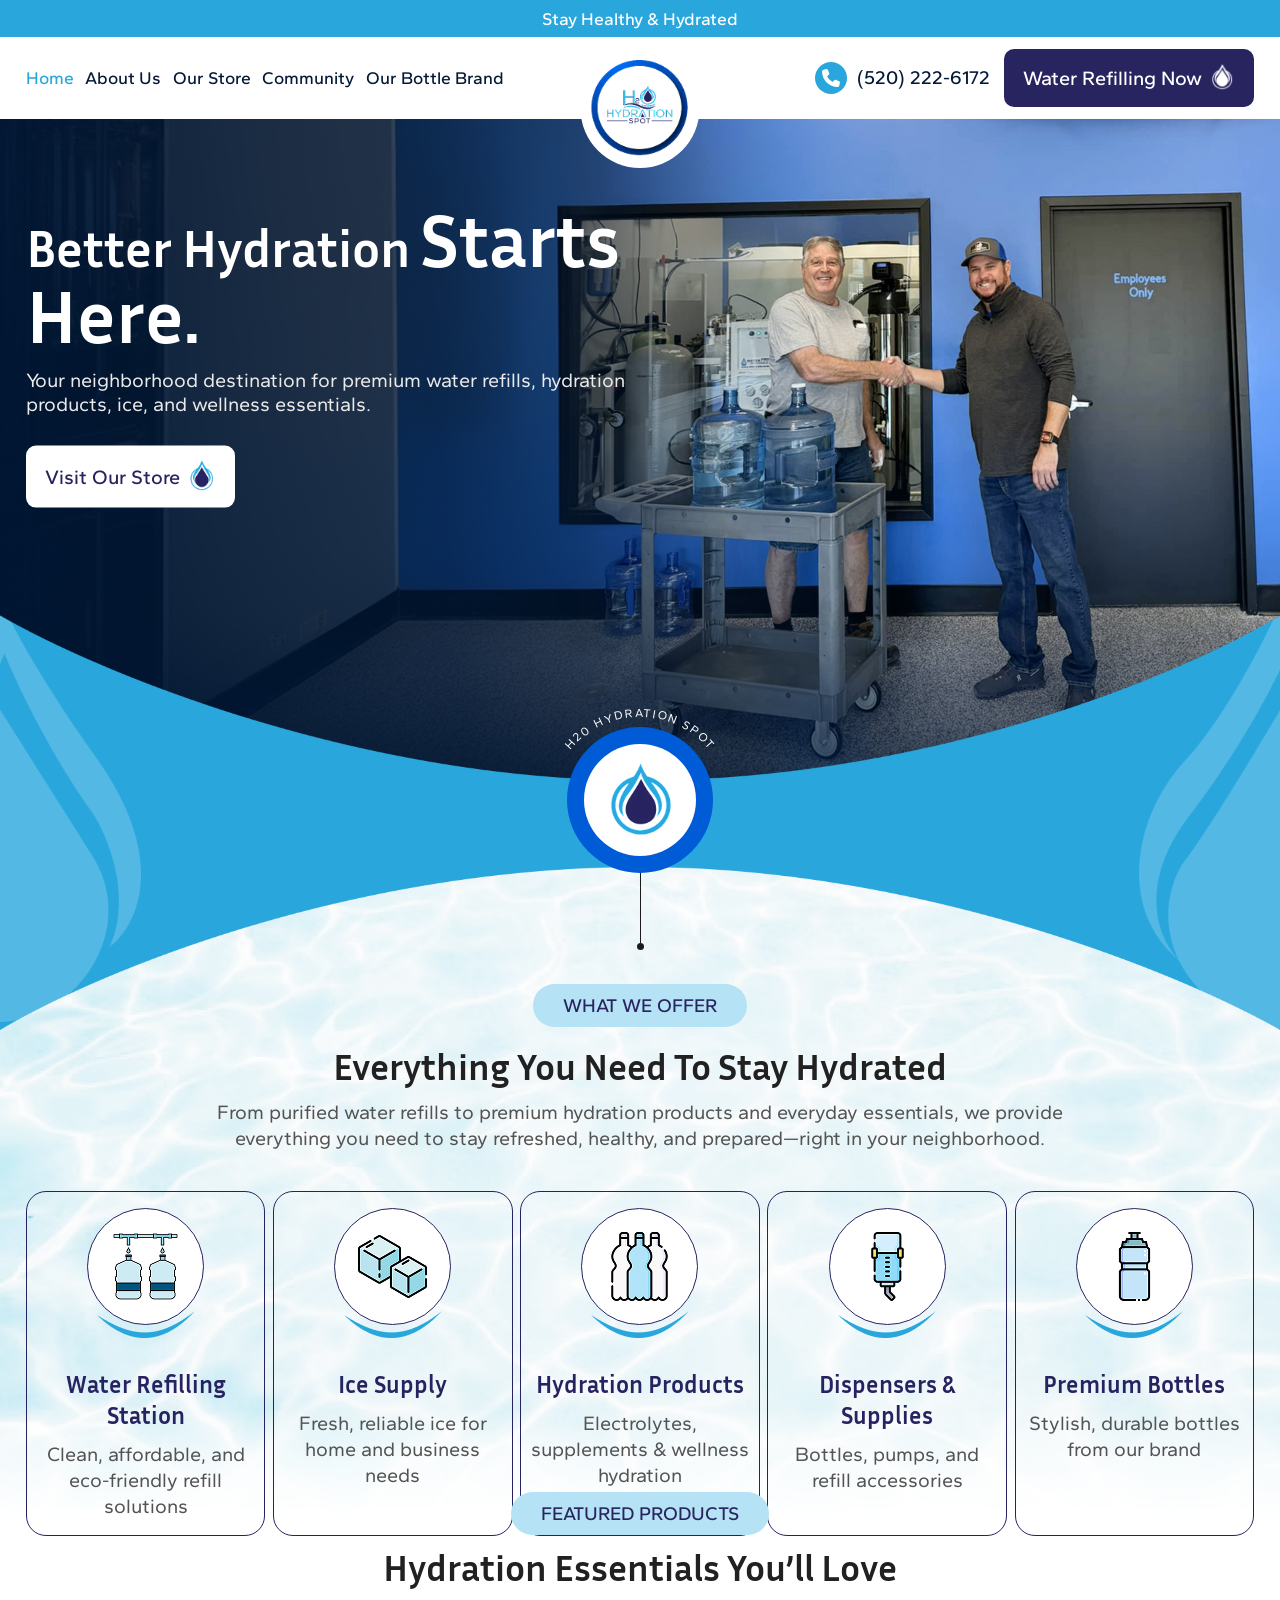
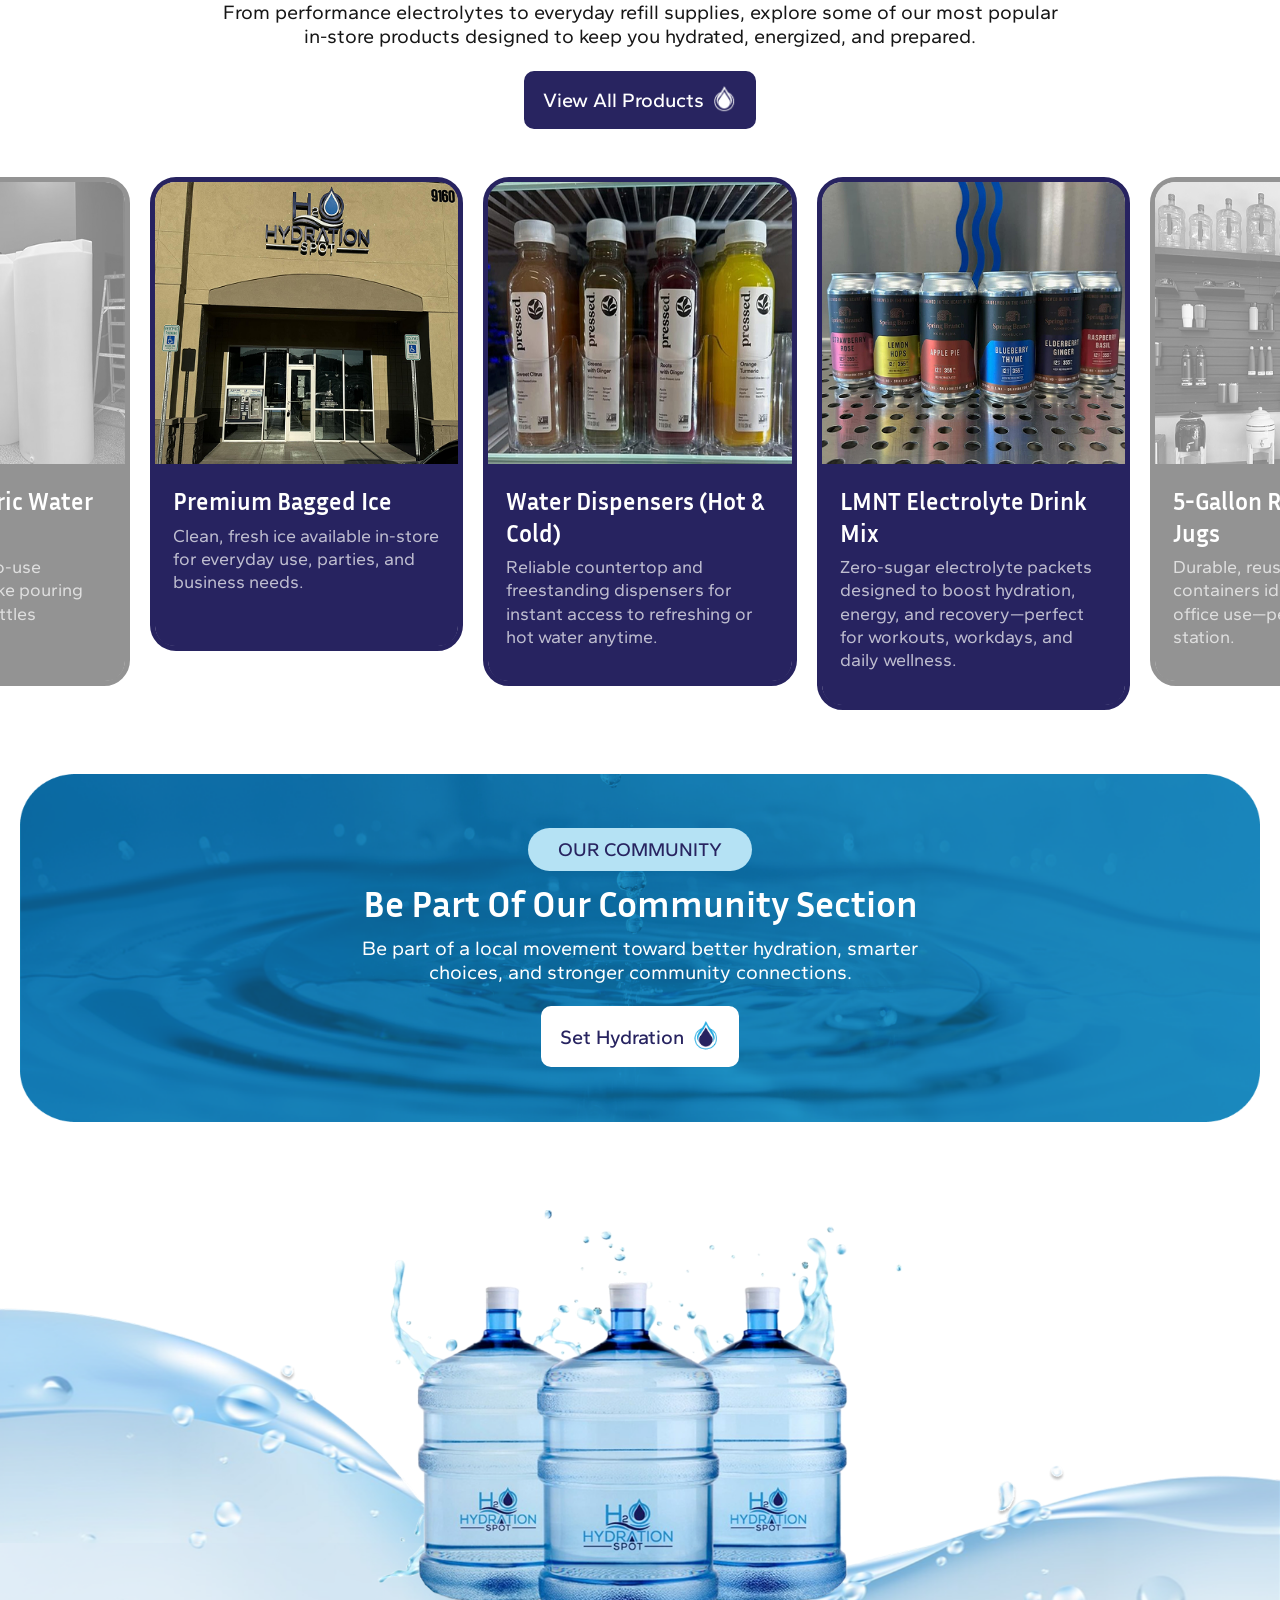
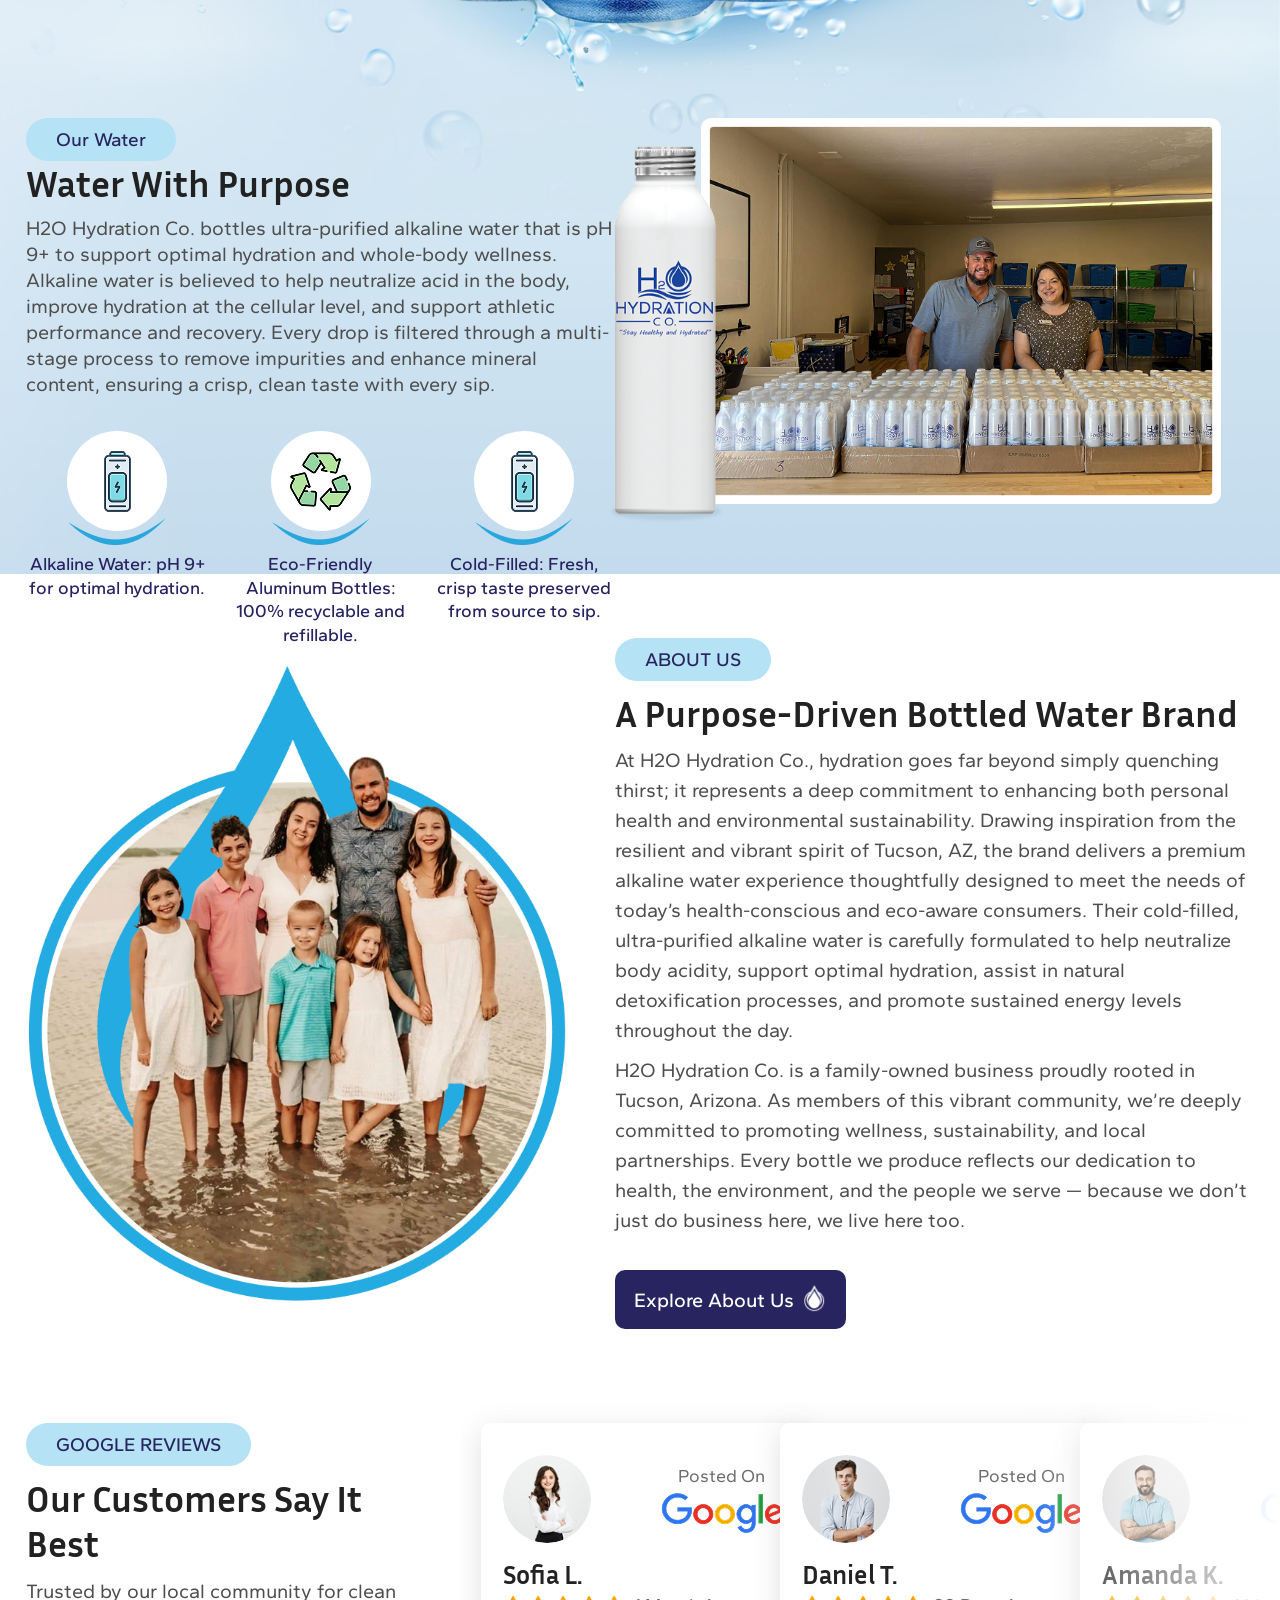
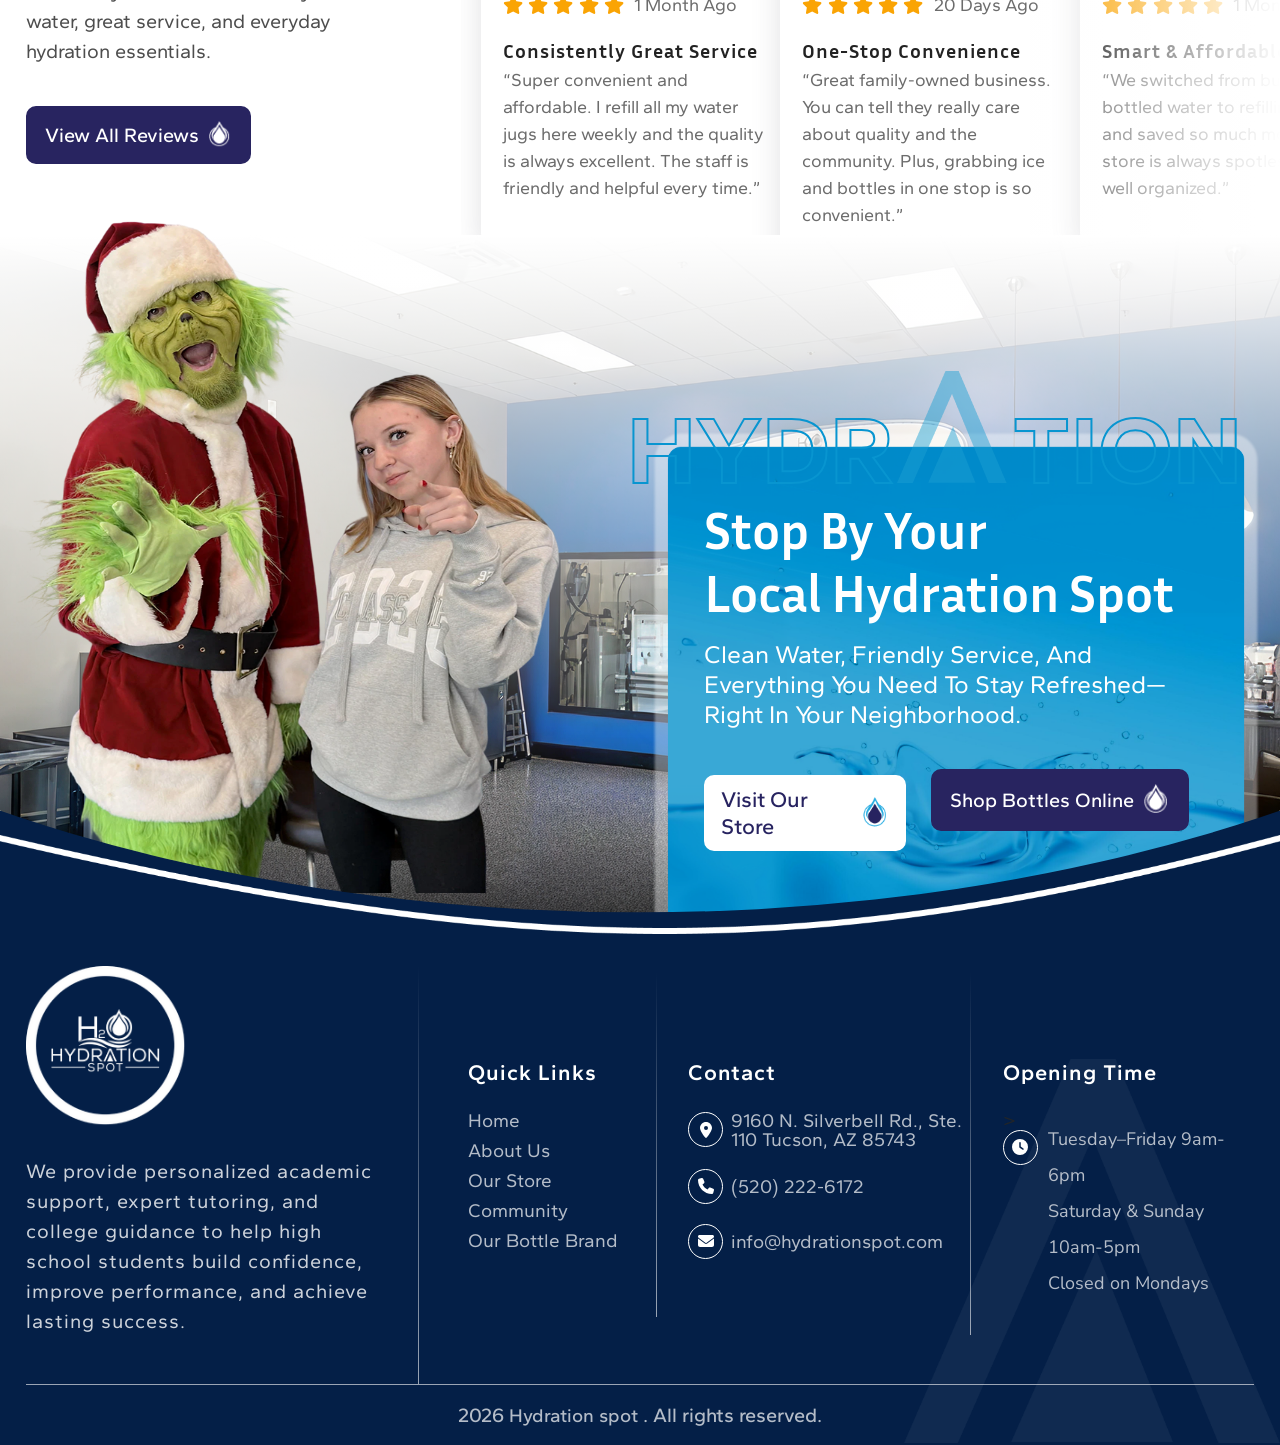
==== commit 9ccca89e: "Merge branch 'main' into avik" ====
--- a/index.html
+++ b/index.html
@@ -32,7 +32,7 @@
 		<div class="btm_nav">
 			<div class="container">
 				<div class="cus_nav_innr">
-					<div class="logo_otr ">
+					<div class="logo_otr rotate">
 						<div class="logo_area">
 							<a href="index.html"><img src="./images/logo.png" alt="logo"></a>
 						</div>
@@ -1165,11 +1165,12 @@
                 <ul>
                   <li>
                     <div class="icon">
-                      <span class="ftr_ic"
+                      ><span class="ftr_ic"
                         ><i class="fa-solid fa-clock"></i
                       ></span>
                     </div>
-                    <span class="op_tm">Tuesday–Friday 9am-6pm <br />
+                    <span class="op_tm"
+                      >Tuesday–Friday 9am-6pm <br />
                       Saturday & Sunday 10am-5pm <br />
                       Closed on Mondays</span
                     >
--- a/css/custom.css
+++ b/css/custom.css
@@ -1,110 +1,105 @@
-@import url('https://fonts.googleapis.com/css2?family=Gantari:ital,wght@0,100..900;1,100..900&display=swap');
-@import url('https://fonts.googleapis.com/css2?family=Inria+Sans:ital,wght@0,300;0,400;0,700;1,300;1,400;1,700&display=swap');
-@import url('https://fonts.googleapis.com/css2?family=Nunito+Sans:ital,opsz,wght@0,6..12,200..1000;1,6..12,200..1000&display=swap');
+@import url("https://fonts.googleapis.com/css2?family=Gantari:ital,wght@0,100..900;1,100..900&display=swap");
+@import url("https://fonts.googleapis.com/css2?family=Inria+Sans:ital,wght@0,300;0,400;0,700;1,300;1,400;1,700&display=swap");
+@import url("https://fonts.googleapis.com/css2?family=Nunito+Sans:ital,opsz,wght@0,6..12,200..1000;1,6..12,200..1000&display=swap");
 *::after,
 *::before {
-    box-sizing: border-box;
+  box-sizing: border-box;
 }
 
 * {
-    margin: 0;
-    padding: 0;
-    outline: none;
-    text-decoration: none;
-    box-sizing: border-box;
-    scroll-behavior: smooth;
-    font: inherit;
-    scrollbar-width: 10px;
-    scrollbar-color: #24ABE1 #fff;
+  margin: 0;
+  padding: 0;
+  outline: none;
+  text-decoration: none;
+  box-sizing: border-box;
+  scroll-behavior: smooth;
+  font: inherit;
+  scrollbar-width: 10px;
+  scrollbar-color: #24abe1 #fff;
 }
 
 /* For Scrollbar */
 
 *::-webkit-scrollbar {
-    width: 10px;
+  width: 10px;
 }
 
 *::-webkit-scrollbar-track {
-    background: #ffffff;
+  background: #ffffff;
 }
 
 *::-webkit-scrollbar-thumb {
-    border-radius: 5px;
-    background-color: #5c4229;
-    border: 2px solid #fff;
-    -webkit-border-radius: 5px;
-    -moz-border-radius: 5px;
-    -ms-border-radius: 5px;
-    -o-border-radius: 5px;
+  border-radius: 5px;
+  background-color: #5c4229;
+  border: 2px solid #fff;
+  -webkit-border-radius: 5px;
+  -moz-border-radius: 5px;
+  -ms-border-radius: 5px;
+  -o-border-radius: 5px;
 }
 
 *:focus {
-    outline: none;
-    box-shadow: none;
-    border: none;
+  outline: none;
+  box-shadow: none;
+  border: none;
 }
 
 html {
-    font-size: 62.5%;
+  font-size: 62.5%;
 }
 
 body {
-    font-weight: normal;
-    line-height: normal;
-    font-size: 18px;
+  font-weight: normal;
+  line-height: normal;
+  font-size: 18px;
 }
 
 ul,
 ol {
-    list-style: none;
-    padding: 0;
-    margin: 0;
-}
-
+  list-style: none;
+  padding: 0;
+  margin: 0;
+}
 
 button,
-input[type='submit'],
-input[type='reset'],
+input[type="submit"],
+input[type="reset"],
 a {
-    transition: all 0.4s ease-in-out;
-    -moz-transition: all 0.4s ease-in-out;
-    -webkit-transition: all 0.4s ease-in-out;
-    -ms-transition: all 0.4s ease-in-out;
-    -o-transition: all 0.4s ease-in-out;
-    text-decoration: none;
-    outline: none;
-}
-
+  transition: all 0.4s ease-in-out;
+  -moz-transition: all 0.4s ease-in-out;
+  -webkit-transition: all 0.4s ease-in-out;
+  -ms-transition: all 0.4s ease-in-out;
+  -o-transition: all 0.4s ease-in-out;
+  text-decoration: none;
+  outline: none;
+}
 
 a:hover,
 a:focus {
-    text-decoration: none;
-}
-
+  text-decoration: none;
+}
 
 ::-moz-selection {
-    color: #fff;
-    background: #29A7DD;
-}
-
+  color: #fff;
+  background: #29a7dd;
+}
 
 ::selection {
-    color: #fff;
-    background: #29A7DD;
+  color: #fff;
+  background: #29a7dd;
 }
 
 img {
-    width: 100%;
-    max-width: 100%;
-    display: block;
-    height: auto;
-    transition: all .5s;
-    -webkit-transition: all .5s;
-    -moz-transition: all .5s;
-    -ms-transition: all .5s;
-    -o-transition: all .5s;
-}
-
+  width: 100%;
+  max-width: 100%;
+  display: block;
+  height: auto;
+  transition: all 0.5s;
+  -webkit-transition: all 0.5s;
+  -moz-transition: all 0.5s;
+  -ms-transition: all 0.5s;
+  -o-transition: all 0.5s;
+}
 
 h1,
 h2,
@@ -112,172 +107,166 @@
 h4,
 h5,
 h6 {
-    line-height: normal;
-    font-weight: normal;
-    padding: 0;
-    margin: 0;
-}
-
-
+  line-height: normal;
+  font-weight: normal;
+  padding: 0;
+  margin: 0;
+}
 
 p {
-    margin: 0;
-    padding: 0;
-
+  margin: 0;
+  padding: 0;
 }
 
 /***************** FOR BOOTSTRAP ******************/
 
 .container {
-    max-width: 1560px;
-}
-
+  max-width: 1560px;
+}
 
 .navbar {
-    border-radius: 0;
-    margin-bottom: 0;
-    padding: 0;
-}
-
-.nav>li>a:hover,
-.nav>li>a:focus {
-    background-color: transparent;
+  border-radius: 0;
+  margin-bottom: 0;
+  padding: 0;
+}
+
+.nav > li > a:hover,
+.nav > li > a:focus {
+  background-color: transparent;
 }
 
 .navbar,
 .nav-link {
-    padding: 0;
-    margin: 0;
+  padding: 0;
+  margin: 0;
 }
 
 .navbar-expand-md .navbar-nav .nav-link {
-    padding-right: 0;
-    padding-left: 0;
-
-}
-
-.nav>li>a:hover,
-.nav>li>a:focus {
-    background-color: transparent;
+  padding-right: 0;
+  padding-left: 0;
+}
+
+.nav > li > a:hover,
+.nav > li > a:focus {
+  background-color: transparent;
 }
 
 /* cmn_margin & Padding */
 
 .mt-40 {
-    margin-top: 40px;
+  margin-top: 40px;
 }
 
 .mt-20 {
-    margin-top: 20px;
+  margin-top: 20px;
 }
 
 .mt-30 {
-    margin-top: 30px;
+  margin-top: 30px;
 }
 
 .mt-50 {
-    margin-top: 50px;
+  margin-top: 50px;
 }
 
 .mb-40 {
-    margin-bottom: 40px;
+  margin-bottom: 40px;
 }
 
 .cmn_pdding {
-    padding: 90px 0;
-}
-
+  padding: 90px 0;
+}
 
 /*----Common Header and Button----*/
 
 .cmn_hdr h2 {
-     font-family: "Inria Sans", sans-serif;
-    font-size: 6rem;
-    line-height: 1.2;
-    font-weight: 700;
-    color: #212121;
-    padding-bottom: 10px;
-    text-transform: capitalize;
+  font-family: "Inria Sans", sans-serif;
+  font-size: 6rem;
+  line-height: 1.2;
+  font-weight: 700;
+  color: #212121;
+  padding-bottom: 10px;
+  text-transform: capitalize;
 }
 
 .cmn_hdr.wht h2 {
-    color: #fff;
+  color: #fff;
 }
 
 .cmn_hdr h4 {
-     font-family: "Inria Sans", sans-serif;
-    font-size: 28px;
-    line-height: 1.3;
-    font-weight: 700;
-    padding-bottom: 10px;
-    text-transform: capitalize;
-    color: #272360;
+  font-family: "Inria Sans", sans-serif;
+  font-size: 28px;
+  line-height: 1.3;
+  font-weight: 700;
+  padding-bottom: 10px;
+  text-transform: capitalize;
+  color: #272360;
 }
 .cmn_hdr h6 {
-     font-family: "Gantari", sans-serif;
-    color: #282460;
-    font-size: 22px;
-    font-weight: 500;
+  font-family: "Gantari", sans-serif;
+  color: #282460;
+  font-size: 22px;
+  font-weight: 500;
 }
 
 .cmn_hdr p {
-      font-family: "Gantari", sans-serif;
-    font-size: 24px;
-    font-weight: 400;
-    color: #4D4D4D;
-    line-height: 1.5;
-    padding-bottom: 10px;
+  font-family: "Gantari", sans-serif;
+  font-size: 24px;
+  font-weight: 400;
+  color: #4d4d4d;
+  line-height: 1.5;
+  padding-bottom: 10px;
 }
 
 .cmn_hdr.wht p {
-    color: #fff;
+  color: #fff;
 }
 
 .cmn_btn {
-    font-family: "Gantari", sans-serif;
-    font-size: 24px;
-    font-weight: 500;
-    color: #272360;
-    padding: 15px 20px;
-    display: inline-flex;
-    align-items: center;
-    gap: 8px;
-    background: #fff;
-    border: 3px solid #ffff;
-    position: relative;
-    text-transform: capitalize;
-    transition: 0.5s all;
-    z-index: 1;
-    border-radius: 10px;
-    overflow: hidden;
-}
-.cmn_btn.blu_btn{
-    font-size: 24px;
-    background: #282460;
-    color: #fff;
-    border: 3px solid #282460;
-        padding:15px;
+  font-family: "Gantari", sans-serif;
+  font-size: 24px;
+  font-weight: 500;
+  color: #272360;
+  padding: 15px 20px;
+  display: inline-flex;
+  align-items: center;
+  gap: 8px;
+  background: #fff;
+  border: 3px solid #ffff;
+  position: relative;
+  text-transform: capitalize;
+  transition: 0.5s all;
+  z-index: 1;
+  border-radius: 10px;
+  overflow: hidden;
+}
+.cmn_btn.blu_btn {
+  font-size: 24px;
+  background: #282460;
+  color: #fff;
+  border: 3px solid #282460;
+  padding: 15px;
 }
 .cmn_btn:hover {
-    border: 3px solid #29A7DD;
-}
-.cmn_btn:hover .drop{
-    transform: translateY(-10px);
+  border: 3px solid #29a7dd;
+}
+.cmn_btn:hover .drop {
+  transform: translateY(-10px);
 }
 
 /* .cmn_btn:hover::after {
     width: 100%;
 } */
 .cmn_blu_bg h6 {
-  background: #B5E2F4;
+  background: #b5e2f4;
   padding: 10px 30px;
   border-radius: 25px;
 }
 .cmn_blu_bg {
-    display: flex;
-}
-.drop{
-    width: 28px;
+  display: flex;
+}
+.drop {
+  width: 28px;
 }
 
 /*----Common Header and Button End----*/
@@ -285,29 +274,29 @@
 /*! button back to top !*/
 
 #backToTop {
-    display: flex;
-    align-items: center;
-    justify-content: center;
-    width: 4rem;
-    height: 4rem;
-    background-color: #29A7DD;
-    color: #fff;
-    border: none;
-    outline: none;
-    border-radius: 50px;
-    position: fixed;
-    right: 2.5rem;
-    bottom: 105%;
-    cursor: pointer;
-    z-index: 5555;
-    transition: .5s all ease;
-    border: 1px solid #29A7DD;
-    font-size: 1.8rem;
-    transition: 0.8s all;
+  display: flex;
+  align-items: center;
+  justify-content: center;
+  width: 4rem;
+  height: 4rem;
+  background-color: #29a7dd;
+  color: #fff;
+  border: none;
+  outline: none;
+  border-radius: 50px;
+  position: fixed;
+  right: 2.5rem;
+  bottom: 105%;
+  cursor: pointer;
+  z-index: 5555;
+  transition: 0.5s all ease;
+  border: 1px solid #29a7dd;
+  font-size: 1.8rem;
+  transition: 0.8s all;
 }
 
 #backToTop.show {
-    bottom: 2.5rem;
+  bottom: 2.5rem;
 }
 
 /*! button back to top End!*/
@@ -316,273 +305,272 @@
 
 /* Swing */
 .swing {
-    -webkit-animation: swing 12s infinite linear;
-    animation: swing 12s infinite linear;
+  -webkit-animation: swing 12s infinite linear;
+  animation: swing 12s infinite linear;
 }
 @-webkit-keyframes swing {
-    0% {
-        transform: rotate(3deg);
-    }
-
-    100% {
-        transform: rotate(-3deg);
-    }
+  0% {
+    transform: rotate(3deg);
+  }
+
+  100% {
+    transform: rotate(-3deg);
+  }
 }
 
 @keyframes swing {
-    0% {
-        transform: rotate(3deg);
-    }
-
-    100% {
-        transform: rotate(-3deg);
-    }
+  0% {
+    transform: rotate(3deg);
+  }
+
+  100% {
+    transform: rotate(-3deg);
+  }
 }
 
 /* Rotate */
 
 .rotate {
-    -webkit-animation: rotation 5s infinite linear;
-    animation: rotation 5s infinite linear;
+  -webkit-animation: rotation 5s infinite linear;
+  animation: rotation 5s infinite linear;
 }
 
 @keyframes rotation {
-    from {
-        transform: rotate(0deg);
-    }
-
-    to {
-        transform: rotate(359deg);
-    }
+  from {
+    transform: rotate(0deg);
+  }
+
+  to {
+    transform: rotate(359deg);
+  }
 }
 
 /* Floating */
 
 .floating {
-    -webkit-animation: floating ease-in-out 3s infinite;
-    animation: floating ease-in-out 3s infinite;
+  -webkit-animation: floating ease-in-out 3s infinite;
+  animation: floating ease-in-out 3s infinite;
 }
 
 @keyframes floating {
-    0% {
-        transform: translate(0, 0px);
-    }
-
-    50% {
-        transform: translate(0, 15px);
-    }
-
-    100% {
-        transform: translate(0, -0px);
-    }
+  0% {
+    transform: translate(0, 0px);
+  }
+
+  50% {
+    transform: translate(0, 15px);
+  }
+
+  100% {
+    transform: translate(0, -0px);
+  }
 }
 
 /* Animation Section End */
 
 .btm_nav {
-    position: relative;
-    padding: 1.5rem 0;
-     background: #fff;
+  position: relative;
+  padding: 1.5rem 0;
+  background: #fff;
 }
 
 header .cus_nav_innr {
-    display: flex;
-    width: 100%;
-    justify-content: space-between;
+  display: flex;
+  width: 100%;
+  justify-content: space-between;
 }
 
 header .navbar-nav {
-    gap: 2rem;
-}
-
+  gap: 2rem;
+}
 
 /* ==================================== sangita 07.05.26 ================================ */
 /*---------------- header ---------------*/
-.top_nav{
-        background: #29A7DD;
-    padding: 8px;
-}
-.top_nav p{
-     font-family: "Gantari", sans-serif;
-     font-size: 20px;
-     font-weight: 500;
-     color: #fff;
-     text-align: center;
-}
-.nav-link.active{
-    color: #29A7DD !important;
-}
-.nav-link{
-     font-family: "Gantari", sans-serif;
-     font-size: 20px;
-     font-weight: 500;
-     line-height: 1.2;
-     color: #041935;
-     transition: 0.3s ease;
-}
-.nav_area{
-        width: 100%;
-}
-.nav_parnt{
-        display: flex;
-    justify-content: space-between;
-    width: 100%;
-}
-.nav_cntct{
-    display: flex;
-    align-items: center;
-    gap: 20px;
-}
-.logo_area{
-    display: block;
-    width: 12.6rem;
-}
-.logo_otr{
-background: #fff;
-    width: 15.5rem;
-    height: 15.5rem;
-    border-radius: 50%;
-    display: flex;
-    justify-content: center;
-    align-items: center;
-    position: absolute;
-    left: 50%;
-    transform: translateX(-50%);
-        z-index: 10;
+.top_nav {
+  background: #29a7dd;
+  padding: 8px;
+}
+.top_nav p {
+  font-family: "Gantari", sans-serif;
+  font-size: 20px;
+  font-weight: 500;
+  color: #fff;
+  text-align: center;
+}
+.nav-link.active {
+  color: #29a7dd !important;
+}
+.nav-link {
+  font-family: "Gantari", sans-serif;
+  font-size: 20px;
+  font-weight: 500;
+  line-height: 1.2;
+  color: #041935;
+  transition: 0.3s ease;
+}
+.nav_area {
+  width: 100%;
+}
+.nav_parnt {
+  display: flex;
+  justify-content: space-between;
+  width: 100%;
+}
+.nav_cntct {
+  display: flex;
+  align-items: center;
+  gap: 20px;
+}
+.logo_area {
+  display: block;
+  width: 12.6rem;
+}
+.logo_otr {
+  background: #fff;
+  width: 15.5rem;
+  height: 15.5rem;
+  border-radius: 50%;
+  display: flex;
+  justify-content: center;
+  align-items: center;
+  position: absolute;
+  left: 50%;
+  transform: translateX(-50%);
+  z-index: 10;
 }
 .ph_num {
-    font-family: "Gantari", sans-serif;
-    font-size: 22px;
-    font-weight: 500;
-    color: #041935;
-}
-.cntc_num{
-        display: flex;
-    align-items: center;
-    gap: 10px;
-}
-.ph_icn{
-        color: #fff;
-    font-size: 18px;
-}
-.ph_icn_otr{
-        background: #29A7DD;
-    width: 32px;
-    height: 32px;
-    display: flex;
-    justify-content: center;
-    align-items: center;
-    border-radius: 50%;
-}
-.nav-link:hover{
-    color: #29A7DD;
+  font-family: "Gantari", sans-serif;
+  font-size: 22px;
+  font-weight: 500;
+  color: #041935;
+}
+.cntc_num {
+  display: flex;
+  align-items: center;
+  gap: 10px;
+}
+.ph_icn {
+  color: #fff;
+  font-size: 18px;
+}
+.ph_icn_otr {
+  background: #29a7dd;
+  width: 32px;
+  height: 32px;
+  display: flex;
+  justify-content: center;
+  align-items: center;
+  border-radius: 50%;
+}
+.nav-link:hover {
+  color: #29a7dd;
 }
 
 /* --------------------- banner ---------------------- */
-.banner{
-   position: relative;
-       z-index: 5;
-}
-.ban_content{
-        position: absolute;
-    top: 27%;
-     width: 41%;
-     transform: translateY(-27%);
-}
-.ban_content h1{
-    font-family: "Inria Sans", sans-serif;
-    font-size: 70px;
-    font-weight: 700;
-    color: #fff;
-    text-transform: capitalize;
-        line-height: 1;
-        padding-bottom: 15px;
+.banner {
+  position: relative;
+  z-index: 5;
+}
+.ban_content {
+  position: absolute;
+  top: 27%;
+  width: 41%;
+  transform: translateY(-27%);
+}
+.ban_content h1 {
+  font-family: "Inria Sans", sans-serif;
+  font-size: 70px;
+  font-weight: 700;
+  color: #fff;
+  text-transform: capitalize;
+  line-height: 1;
+  padding-bottom: 15px;
 }
 .ban_content h1 span {
-        font-size: 13.5rem;
+  font-size: 13.5rem;
 }
 .ban_content p,
-.offer_contents.cmn_hdr p ,
+.offer_contents.cmn_hdr p,
 .featured_content.cmn_hdr p,
-.cmnty_dtls.cmn_hdr p{
-     font-family: "Gantari", sans-serif;
-     font-size: 26px;
-     font-weight: 400;
-}
-.ban_content p{
-     color: #EAEAEA;
-    padding-bottom: 30px;
+.cmnty_dtls.cmn_hdr p {
+  font-family: "Gantari", sans-serif;
+  font-size: 26px;
+  font-weight: 400;
+}
+.ban_content p {
+  color: #eaeaea;
+  padding-bottom: 30px;
 }
 
 /* ------------------------------ spot ----------------------- */
 .spot {
-    background: #29A7DD;
-    position: relative;
-    margin-top: -248px;
-    margin-bottom: -244px;
-    height: 610px;
-}
-.spot_rgt_img{
-        position: absolute;
-    right: 0;
-    top: 0;
+  background: #29a7dd;
+  position: relative;
+  margin-top: -248px;
+  margin-bottom: -244px;
+  height: 610px;
+}
+.spot_rgt_img {
+  position: absolute;
+  right: 0;
+  top: 0;
 }
 .spt_wrpr {
-    position: absolute;
-    width: 400px;
-    margin: 0 auto;
-    display: flex;
-    justify-content: center;
-    align-items: center;
-    top: 177px;
-    z-index: 5;
-    left: 50%;
-    transform: translateX(-50%);
+  position: absolute;
+  width: 400px;
+  margin: 0 auto;
+  display: flex;
+  justify-content: center;
+  align-items: center;
+  top: 177px;
+  z-index: 5;
+  left: 50%;
+  transform: translateX(-50%);
 }
 
 .curve_txt {
-    width: 400px;
-    height: 246px;
-    position: absolute;
-    top: -90px;
-    left: 50%;
-    transform: translateX(-50%);
+  width: 400px;
+  height: 246px;
+  position: absolute;
+  top: -90px;
+  left: 50%;
+  transform: translateX(-50%);
 }
 
 .curve_txt text {
-    font-family: "Gantari", sans-serif;
-    fill: #fff;
-    font-size: 24px;
-    letter-spacing: 4px;
-    font-weight: 400;
-}
-
-.spt_rnd_otr{
-    width: 180px;
-    height: 180px;
-    border-radius: 50%;
-    background: #005BD6;
-    display: flex;
-    justify-content: center;
-    align-items: center;
-}
-
-.spt_rnd_img{
-    width: 140px;
-    height: 140px;
-    border-radius: 50%;
-    background: #fff;
-    display: flex;
-    justify-content: center;
-    align-items: center;
-}
-
-.spt_rnd_img img{
-    width: 80px;
+  font-family: "Gantari", sans-serif;
+  fill: #fff;
+  font-size: 24px;
+  letter-spacing: 4px;
+  font-weight: 400;
+}
+
+.spt_rnd_otr {
+  width: 180px;
+  height: 180px;
+  border-radius: 50%;
+  background: #005bd6;
+  display: flex;
+  justify-content: center;
+  align-items: center;
+}
+
+.spt_rnd_img {
+  width: 140px;
+  height: 140px;
+  border-radius: 50%;
+  background: #fff;
+  display: flex;
+  justify-content: center;
+  align-items: center;
+}
+
+.spt_rnd_img img {
+  width: 80px;
 }
 .spot_lft_img,
-.spot_rgt_img{
-    width: 18.3rem;
+.spot_rgt_img {
+  width: 18.3rem;
 }
 
 /* ------------------------------ offer --------------------------- */
@@ -592,271 +580,272 @@
   height: 935px;
   background-size: 100% 100%;
 }
-.offer_contents{
-        display: flex;
-    justify-content: center;
-    flex-direction: column;
-    align-items: center;
-}
-
-.offr_line{
-    display: flex;
-        flex-direction: column;
-    justify-content: center;
-    align-items: center;
-        padding-bottom: 34px;
-}
-.offer.cmn_pdding{
-    padding-top: 0;
-}
-.offr_lng_line{
-        background: #1B1B1B;
-    width: 1px;
-    height: 76px;
-}
-.offr_dot{
-        background: #1B1B1B;
-    width: 7px;
-    height: 7px;
-    border-radius: 50%;
-}
-.offer .cmn_blu_bg{
-        padding-bottom: 17px;
+.offer_contents {
+  display: flex;
+  justify-content: center;
+  flex-direction: column;
+  align-items: center;
+}
+
+.offr_line {
+  display: flex;
+  flex-direction: column;
+  justify-content: center;
+  align-items: center;
+  padding-bottom: 34px;
+}
+.offer.cmn_pdding {
+  padding-top: 0;
+}
+.offr_lng_line {
+  background: #1b1b1b;
+  width: 1px;
+  height: 76px;
+}
+.offr_dot {
+  background: #1b1b1b;
+  width: 7px;
+  height: 7px;
+  border-radius: 50%;
+}
+.offer .cmn_blu_bg {
+  padding-bottom: 17px;
 }
 .offer_contents.cmn_hdr p {
-        text-align: center;
-    line-height: 1.3;
-    color: #535353;
-        padding-bottom: 40px;
-}
-.offr_crd_img{
-    width: 69px;
+  text-align: center;
+  line-height: 1.3;
+  color: #535353;
+  padding-bottom: 40px;
+}
+.offr_crd_img {
+  width: 69px;
 }
 .offr_img_otr {
-    border: 1px solid #272360;
-}
-.crcl_after{
-    position: relative;
-        width: 117px;
-    height: 117px;
-    background: #fff;
-    display: flex;
-    justify-content: center;
-    align-items: center;
-    border-radius: 50%;
+  border: 1px solid #272360;
+}
+.crcl_after {
+  position: relative;
+  width: 117px;
+  height: 117px;
+  background: #fff;
+  display: flex;
+  justify-content: center;
+  align-items: center;
+  border-radius: 50%;
 }
 .crcl_after::after {
-    position: absolute;
-    content: "";
-    background: url(../images/btm_circle_aftr.png);
-    bottom: -15px;
-    width: 98px;
-    height: 28px;
-    left: 50%;
-    transform: translateX(-50%);
-}
-
-.offr_crd_layout{
-    display: flex;
-    justify-content: space-between;
+  position: absolute;
+  content: "";
+  background: url(../images/btm_circle_aftr.png);
+  bottom: -15px;
+  width: 98px;
+  height: 28px;
+  left: 50%;
+  transform: translateX(-50%);
+}
+
+.offr_crd_layout {
+  display: flex;
+  justify-content: space-between;
 }
 .offr_card {
-    width: 19.5%;
-    display: flex;
-    flex-direction: column;
-    align-items: center;
-    border: 1px solid #272360;
-    padding: 20px 6px;
-    border-radius: 20px;
-       gap: 82px;
-}
-.offr_crd_dtls.cmn_hdr h4{
-        text-align: center;
-}
-.offr_crd_dtls.cmn_hdr p{
-    font-size: 22px;
-        padding-bottom: 0;
-}
-
+  width: 19.5%;
+  display: flex;
+  flex-direction: column;
+  align-items: center;
+  border: 1px solid #272360;
+  padding: 20px 6px;
+  border-radius: 20px;
+  gap: 82px;
+}
+.offr_crd_dtls.cmn_hdr h4 {
+  text-align: center;
+}
+.offr_crd_dtls.cmn_hdr p {
+  font-size: 22px;
+  padding-bottom: 0;
+}
 
 /* ======================== sangita 08.05.26 ======================= */
 /* ------------------ featured --------------- */
-.wht_drop{
-    width: 25px;
-}
-.featured_content .cmn_blu_bg{
-    justify-content: center;
-    padding-bottom: 10px;
+.wht_drop {
+  width: 25px;
+}
+.featured_content .cmn_blu_bg {
+  justify-content: center;
+  padding-bottom: 10px;
 }
 .featured_content {
-    text-align: center;
-    padding-bottom: 48px;
+  text-align: center;
+  padding-bottom: 48px;
 }
 .featured_content.cmn_hdr p {
-    color: #161616;
-    line-height: 1.2;
-    padding-bottom: 23px;
+  color: #161616;
+  line-height: 1.2;
+  padding-bottom: 23px;
 }
 .featured.cmn_pdding {
-    padding-top: 0;
+  padding-top: 0;
 }
 .featured {
-        margin-top: -43px;
-    position: relative;
-    z-index: 2;
+  margin-top: -43px;
+  position: relative;
+  z-index: 2;
 }
 
 .featr_swpr .swiper-slide {
-    transition: 0.4s ease;
+  transition: 0.4s ease;
 }
 
 .featr_swpr .swiper-slide img {
-    filter: grayscale(0%);
-    opacity: 1;
-    transition: 0.4s ease;
-}
-
-.featr_swpr .swiper-slide:not(.swiper-slide-active):not(.swiper-slide-next):not(.swiper-slide-prev) {
-    filter: grayscale(100%);
-    opacity: 0.5;
-}
-.fetr_crd_img{
-    height: 363px;
-        border-top-left-radius: 20px;
-    border-top-right-radius: 20px;
-    overflow: hidden;
-}
-.fetr_crd_img img{
-    height: 100%;
-}
-.featr_swpr_crd{
-        border: 5px solid #272360;
-    border-radius: 26px;
+  filter: grayscale(0%);
+  opacity: 1;
+  transition: 0.4s ease;
+}
+
+.featr_swpr
+  .swiper-slide:not(.swiper-slide-active):not(.swiper-slide-next):not(
+    .swiper-slide-prev
+  ) {
+  filter: grayscale(100%);
+  opacity: 0.5;
+}
+.fetr_crd_img {
+  height: 363px;
+  border-top-left-radius: 20px;
+  border-top-right-radius: 20px;
+  overflow: hidden;
+}
+.fetr_crd_img img {
+  height: 100%;
+}
+.featr_swpr_crd {
+  border: 5px solid #272360;
+  border-radius: 26px;
 }
 .fetr_crd_dtls {
-    padding: 30px;
-    background: #272360;
-    min-height: 219px;
-    border-bottom-left-radius: 20px;
-    border-bottom-right-radius: 20px;
-}
-.fetr_crd_dtls.cmn_hdr h4{
-        color: #fff;
-    padding-bottom: 5px;
+  padding: 30px;
+  background: #272360;
+  min-height: 219px;
+  border-bottom-left-radius: 20px;
+  border-bottom-right-radius: 20px;
+}
+.fetr_crd_dtls.cmn_hdr h4 {
+  color: #fff;
+  padding-bottom: 5px;
 }
 .fetr_crd_dtls.cmn_hdr p,
-.prps_crd p{
-        font-size: 20px;
-    line-height: 1.3;
-    color: rgba(255, 255, 255, 0.7);
+.prps_crd p {
+  font-size: 20px;
+  line-height: 1.3;
+  color: rgba(255, 255, 255, 0.7);
 }
 /* -------------------- community ---------------- */
 
 .community .container {
-    background: url(../images/community_bg.png);
-    background-repeat: no-repeat;
-    background-size: 100% 100%;
-    height: 471px;
-    border-radius: 25px;
-    overflow: hidden;
-        display: flex;
-    justify-content: center;
-    align-items: center;
+  background: url(../images/community_bg.png);
+  background-repeat: no-repeat;
+  background-size: 100% 100%;
+  height: 471px;
+  border-radius: 25px;
+  overflow: hidden;
+  display: flex;
+  justify-content: center;
+  align-items: center;
 }
 .cmnty_dtls .cmn_blu_bg {
   justify-content: center;
-  padding-bottom: 17px;
+  padding-bottom: 10px;
 }
 .cmnty_dtls.cmn_hdr h3,
 .cmnty_dtls.cmn_hdr p {
-    color: #fff;
-}
-.cmnty_dtls{
-    text-align: center;
-}
-.cmnty_dtls.cmn_hdr p{
-        line-height: 1.2;
-    padding-bottom: 22px;
-}
-.community.cmn_pdding{
-    margin-bottom: 155px;
+  color: #fff;
+}
+.cmnty_dtls {
+  text-align: center;
+}
+.cmnty_dtls.cmn_hdr p {
+  line-height: 1.2;
+  padding-bottom: 22px;
+}
+.community.cmn_pdding {
+  margin-bottom: 155px;
 }
 /* ------------------------ purpose ---------------- */
 .purpose {
-    background: url(../images/purpose_bg.png);
-       height: 1250px;
-    background-size: 100% 100%;
-    background-repeat: no-repeat;
-    position: relative;
-}
-.wtr_brl_img{
-    width: 861px;
-    position: absolute;
-     top: -147px;
-    left: 50%;
-    transform: translateX(-50%);
+  background: url(../images/purpose_bg.png);
+  height: 1250px;
+  background-size: 100% 100%;
+  background-repeat: no-repeat;
+  position: relative;
+}
+.wtr_brl_img {
+  width: 861px;
+  position: absolute;
+  top: -147px;
+  left: 50%;
+  transform: translateX(-50%);
 }
 .prps_lft_dv {
-      width: 48%;
-}
-.prps_rgt_dv{
-    width: 45%;
-}
-.prps_crd_icn{
-    width: 61px;
+  width: 48%;
+}
+.prps_rgt_dv {
+  width: 45%;
+}
+.prps_crd_icn {
+  width: 61px;
 }
 .bottle_img {
-    width: 375px;
-    position: absolute;
-    top: 23px;
-    left: -172px;
-    transition: 0.3s ease;
-}
-.bottle_img:hover{
+  width: 375px;
+  position: absolute;
+  top: 23px;
+  left: -172px;
+  transition: 0.3s ease;
+}
+.bottle_img:hover {
   transform: translateY(-16px);
 }
-.prps_layout{
-    display: flex;
-    justify-content: space-between;
-}
-.purpose_rgt_img{
-        width: 708px;
-        border-radius: 10px;
-    overflow: hidden;
-}
-.prps_rgt_dv{
-    position: relative;
+.prps_layout {
+  display: flex;
+  justify-content: space-between;
+}
+.purpose_rgt_img {
+  width: 708px;
+  border-radius: 10px;
+  overflow: hidden;
+}
+.prps_rgt_dv {
+  position: relative;
 }
 .purpose_contents {
-    display: flex;
-    justify-content: space-between;
-    padding-top: 581px;
-}
-.prps_lft_dv.cmn_hdr p{
-    line-height: 1.3;
-        padding-bottom: 34px;
+  display: flex;
+  justify-content: space-between;
+  padding-top: 581px;
+}
+.prps_lft_dv.cmn_hdr p {
+  line-height: 1.3;
+  padding-bottom: 34px;
 }
 .prps_crd {
-    width: 31%;
-    display: flex;
-    flex-direction: column;
-    align-items: center;
-    text-align: center;
-}
-.prps_crd .crcl_after{
-        width: 108px;
-    height: 108px;
-}
-.prps_crd .prps_icn_otr  {
-    margin-bottom: 22px;
-}
-.prps_crd p{
-        text-align: center;
-    padding-bottom: 0;
-    color: #272360;
-    font-weight: 500;
-}
-
+  width: 31%;
+  display: flex;
+  flex-direction: column;
+  align-items: center;
+  text-align: center;
+}
+.prps_crd .crcl_after {
+  width: 108px;
+  height: 108px;
+}
+.prps_crd .prps_icn_otr {
+  margin-bottom: 22px;
+}
+.prps_crd p {
+  text-align: center;
+  padding-bottom: 0;
+  color: #272360;
+  font-weight: 500;
+}
 
 /*===================================== Avik 07.05.26 =====================================*/
 
@@ -1071,6 +1060,7 @@
 }
 .ftr_dv li a:hover {
   color: #39a8d6;
+  text-decoration: underline;
 }
 .ftr_rw .ftr_dv:nth-child(2) li {
   display: flex;
@@ -1105,6 +1095,7 @@
 }
 .ftr_bttm a:hover {
   color: #39a8d6;
+  text-decoration: underline;
 }
 .ftr_bttm p {
   font-family: "Gantari", sans-serif;
@@ -1290,10 +1281,10 @@
 }
 /* ---------About us section end--------- */
 /* moumi 9.5.26 */
-.ban_img{
+.ban_img {
   display: block;
 }
-.mobile_ban_img{
+.mobile_ban_img {
   display: none;
 }
 /* .offr_swpr .offr_card{
@@ -1324,6 +1315,335 @@
   height: 300px;
   justify-content: center;
 }
+
+/* Avik 11.05.26 */
+/*======== product details spot section======== */
+
+.spot.pdt_dt_spot {
+  margin-top: 0;
+  z-index: 20;
+  margin-bottom: 30px;
+  height: 322px;
+}
+.spot.pdt_dt_spot::after {
+  position: absolute;
+  content: "";
+  background-image: url(/images/background_curve.png);
+  background-repeat: no-repeat;
+  background-position: center;
+  background-size: 100% 100%;
+  width: 100%;
+  height: 100%;
+  bottom: -22px;
+  right: 0;
+  left: 0;
+}
+.pdt_dt_spot .spot_lft_img {
+  width: 90px;
+}
+.pdt_dt_spot .spot_rgt_img {
+  width: 85px;
+}
+.spot_cntnt {
+  position: relative;
+  z-index: 40;
+  text-align: center;
+  top: -145px;
+}
+.spot_cntnt .breadcrumb {
+  display: flex;
+  justify-content: center;
+}
+.spot_cntnt .breadcrumb-item a {
+  font-size: 26px;
+  font-family: "Gantari", sans-serif;
+  font-weight: 400;
+  color: #212121;
+}
+.spot_cntnt .breadcrumb-item.active {
+  opacity: 0.7;
+  font-size: 26px;
+  font-family: "Gantari", sans-serif;
+  font-weight: 400;
+  color: #212121;
+}
+/*======== product details section======== */
+.prdt_inr_sec {
+  display: flex;
+  align-items: start;
+  gap: 60px;
+  padding-bottom: 60px;
+  border-bottom: 2px solid #9f9f9f;
+}
+.prdt_dtls_lft {
+  width: 41%;
+}
+.prdt_top_img {
+  width: 636px;
+  padding-right: 35px;
+  border: 1px solid #000000;
+  border-radius: 30px;
+  overflow: hidden;
+  background-color: #eaeaea;
+}
+.prdt_btm_imgs {
+  display: flex;
+  justify-content: center;
+  align-items: center;
+  gap: 20px;
+  padding-block: 20px;
+}
+.prdt_img {
+  display: block;
+  width: 173px;
+}
+.prdt_dtls_rgt {
+  width: 58%;
+}
+.prdt_rgt_cntnt .star_row {
+  display: flex;
+  justify-self: start;
+  align-items: start;
+  padding-bottom: 20px;
+}
+.prdt_rgt_cntnt .star_row .star {
+  color: #282460;
+}
+.prdt_rgt_cntnt .star_row span {
+  font-size: 22px;
+  font-weight: 500;
+  color: #041935;
+}
+.prdt_dtls_rgt h3 {
+  font-size: 48px;
+  font-family: "Inria Sans", sans-serif;
+  font-weight: bold;
+  color: #282828;
+  padding-bottom: 18px;
+}
+.prdt_rgt_cntnt.cmn_hdr h4 {
+  font-family: "Gantari", sans-serif;
+  font-weight: 400;
+  color: #282828;
+  padding-bottom: 18px;
+}
+.prdt_rgt_cntnt .price_sec {
+  display: flex;
+  gap: 20px;
+  align-items: center;
+}
+.price_sec .prev_price {
+  font-size: 32px;
+  font-family: "Inria Sans", sans-serif;
+  font-weight: 400;
+  color: #767676;
+}
+.price_sec .crnt_price {
+  font-size: 40px;
+  font-family: "Inria Sans", sans-serif;
+  font-weight: bold;
+  color: #282460;
+}
+.price_sec .sale_sec {
+  font-size: 22px;
+  font-family: "Gantari", sans-serif;
+  font-weight: 500;
+  padding: 10px 38px;
+  border-radius: 10px;
+  color: #041935;
+  background-color: #baecff;
+}
+.prdt_rgt_cntnt p {
+  font-size: 32px;
+  font-family: "Gantari", sans-serif;
+  font-weight: 400;
+  color: #424242;
+  padding-block: 20px;
+}
+.cart_qnty {
+  display: inline-flex;
+  align-items: center;
+  border: 1px solid #000000;
+  border-radius: 15px;
+  margin-bottom: 20px;
+}
+.cart_qnty p {
+  font-size: 32px;
+  font-family: "Gantari", sans-serif;
+  font-weight: 400;
+  color: #424242;
+  padding: 0 10px;
+  border-right: 1px solid #000000;
+  border-left: 1px solid #000000;
+}
+.cart_qnty span {
+  font-size: 16px;
+  padding: 0 20px;
+}
+.prdt_btns {
+  display: flex;
+  align-items: center;
+  gap: 15px;
+}
+.prdt_btns .btn_1 a {
+  font-family: "Gantari", sans-serif;
+  font-size: 28px;
+  font-weight: 400;
+  color: #ffffff;
+  padding: 10px 50px;
+  display: inline-flex;
+  align-items: center;
+  gap: 8px;
+  background: #282460;
+  border: 3px solid #282460;
+  text-transform: capitalize;
+  border-radius: 15px;
+}
+.prdt_btns .btn_2 a {
+  font-family: "Gantari", sans-serif;
+  font-size: 28px;
+  font-weight: 400;
+  color: #ffffff;
+  padding: 10px 50px;
+  display: inline-flex;
+  align-items: center;
+  gap: 8px;
+  background: #29a7dd;
+  border: 3px solid #29a7dd;
+  text-transform: capitalize;
+  border-radius: 15px;
+}
+.rgt_btm_imgs {
+  display: flex;
+  align-items: center;
+  gap: 50px;
+  padding-top: 30px;
+}
+.prdt_rgt_img {
+  display: block;
+  width: 117px;
+  padding-bottom: 10px;
+}
+.rgt_btm_imgs span {
+  font-family: "Gantari", sans-serif;
+  font-size: 28px;
+  font-weight: 400;
+  color: #424242;
+  display: flex;
+  flex-direction: column;
+  justify-content: center;
+  align-items: center;
+  padding-bottom: 20px;
+}
+.prdt_ing_hd {
+  padding-bottom: 20px;
+}
+.prdt_ing_hd span {
+  font-family: "Inria Sans", sans-serif;
+  font-size: 28px;
+  font-weight: bold;
+  color: #212121;
+  padding-bottom: 10px;
+}
+.prdt_ing_hl .ing_1,
+.prdt_ing_hl .ing_2,
+.prdt_ing_hl .ing_3 {
+  padding-bottom: 10px;
+  border-bottom: 1px solid #9f9f9f;
+  display: flex;
+  align-items: center;
+}
+.prdt_ing_hl .ing_3 {
+  border-bottom: none;
+}
+.prdt_ing_hl .ing_1 p,
+.prdt_ing_hl .ing_2 p,
+.prdt_ing_hl .ing_3 p {
+  width: 40%;
+  font-family: "Gantari", sans-serif;
+  font-size: 22px;
+  font-weight: 400;
+  color: #041935;
+}
+.prdt_ing_hl .ing_1 span,
+.prdt_ing_hl .ing_2 span,
+.prdt_ing_hl .ing_3 span {
+  font-size: 22px;
+  font-family: "Gantari", sans-serif;
+  font-weight: 400;
+  color: #686868;
+}
+
+/* =====product description section===== */
+
+.prdt_tab_sec {
+  padding: 40px 0 70px;
+}
+.prdt_tab_sec .tab_cntnr {
+  border-bottom: 1px solid #9f9f9f;
+}
+.prdt_tab_sec .tab_btns {
+  display: inline-flex;
+  align-items: center;
+  background: #ddf6ff;
+  border-radius: 61px;
+  padding: 6px 18px;
+  gap: 8px;
+  margin-bottom: 40px;
+}
+.tab_btn {
+  border: none;
+  background: transparent;
+  padding: 8px 45px;
+  border-radius: 71px;
+  font-size: 28px;
+  font-weight: 400;
+  cursor: pointer;
+  color: #212121;
+  transition: 0.3s;
+  font-family: "Inria Sans", sans-serif;
+}
+.tab_btn.active {
+  background: #ffffff;
+  font-weight: bold;
+}
+.tab_content {
+  width: 66%;
+}
+.prdt_tab_sec .tab_content .tab_hd,
+.benefits_title {
+  font-size: 36px;
+  font-family: "Inria Sans", sans-serif;
+  font-weight: bold;
+  color: #212121;
+  margin-bottom: 20px;
+}
+.prdt_tab_sec .benefits_title {
+  margin-top: 40px;
+}
+.prdt_tab_sec .tab_content p {
+  font-family: "Gantari", sans-serif;
+  font-size: 24px;
+  font-weight: 400;
+  color: #4d4d4d;
+  margin-bottom: 18px;
+}
+.prdt_tab_sec .benefits_list {
+  padding-left: 20px;
+  list-style: disc;
+  padding-bottom: 60px;
+}
+.benefits_list li {
+  margin-bottom: 10px;
+  font-family: "Gantari", sans-serif;
+  font-size: 24px;
+  font-weight: 400;
+  color: #4d4d4d;
+}
+.benefits_list li::marker {
+  color: #40b340;
+}
+=======
 .purpose::before{
   content:"";
   position: absolute;
@@ -1332,4 +1652,4 @@
   z-index: 100;
   background: url("../images/porpose_top_desk.png");
   display: none;
-}+}
--- a/css/responsive.css
+++ b/css/responsive.css
@@ -18,7 +18,7 @@
   }
 
   .cmn_hdr h4 {
-    font-size: 26px;
+    font-size: 30px;
   }
 
   .cmn_hdr h6 {
@@ -206,8 +206,8 @@
 
   .sp_btns .cmn_btn {
     font-size: 22px;
-    padding: 13px 14px;
-}
+    padding: 8px 14px;
+  }
 
   /* .footer {
     height: 592px;
@@ -258,15 +258,6 @@
 .ftr_lg {
   width: 160px;
 }
-.ftr_rw .ftr_rgt {
-  width: 66%;
-}
-.ftr_rgt .ftr_dv {
-  padding-block: 65px;
-}
-.ftr_dv p {
-  padding-top: 25px;
-}
 }
 
 /*** ==================<<<<<>>>>>================== ***/
@@ -289,8 +280,8 @@
   }
 
   .cmn_hdr h4 {
-    font-size: 23px;
-}
+    font-size: 25px;
+  }
 
   .cmn_hdr h6 {
     font-size: 20px;
@@ -382,8 +373,8 @@
   }
 
   .offer {
-    height: 780px;
-}
+    height: 718px;
+  }
 
   .offr_card {
     gap: 52px;
@@ -413,12 +404,12 @@
   }
 
   .community.cmn_pdding {
-    margin-bottom: 87px;
-}
-
-.purpose {
-  height: 1050px;
-}
+    margin-bottom: 118px;
+  }
+
+  .purpose {
+    height: 948px;
+  }
 
   .purpose_contents {
     padding-top: 456px;
@@ -452,11 +443,12 @@
   }
 
   .sp_crd {
-    width: 700px;
+    width: 662px;
     height: 572px;
-    top: 200px;
+    top: 210px;
     padding: 76px 60px;
-}
+  }
+
   .sp_crd span {
     font-size: 56px;
   }
@@ -479,8 +471,8 @@
   }
 
   .ftr_rgt .ftr_dv {
-    padding-block: 48px;
-}
+    padding-block: 64px;
+  }
 
   .cust_rvew {
     height: 472px;
@@ -492,12 +484,12 @@
   }
 
   .user_img_lg {
-    width: 80px;
-    height: 80px;
-}
+    width: 88px;
+    height: 88px;
+  }
 
   .user_info h4 {
-    font-size: 27px;
+    font-size: 28px;
   }
 
   .review_card h5 {
@@ -507,30 +499,6 @@
   .review_card p {
     font-size: 18.5px;
   }
-  .google_lg {
-    width: 110px;
-}
-.star_row .star {
-  font-size: 15px;
-}
-.star_row .rating {
-  gap: 3px;
-}
-.cust_rgt_dv {
-  width: 68%;
-}
-.ftr_lg {
-  width: 140px;
-}
-.ftr_dv p, .ftr_dv li a, .ftr_bttm a, .ftr_bttm p {
-  font-size: 17px;
-}
-.ftr_rgt .ftr_dv:nth-child(1) {
-  width: 21%;
-}
-.ftr_rw .ftr_dv:nth-child(3){
-  width: 34%;
-}
 }
 
 /*** ==================<<<<<>>>>>================== ***/
@@ -561,7 +529,7 @@
   }
 
   .cmn_hdr p {
-    font-size: 16px;
+    font-size: 20px;
   }
 
   .cmn_btn,
@@ -603,9 +571,12 @@
     font-size: 9.8rem;
   }
 
-  .ban_content p, .offer_contents.cmn_hdr p, .featured_content.cmn_hdr p, .cmnty_dtls.cmn_hdr p {
-    font-size: 18px;
-}
+  .ban_content p,
+  .offer_contents.cmn_hdr p,
+  .featured_content.cmn_hdr p,
+  .cmnty_dtls.cmn_hdr p {
+    font-size: 20px;
+  }
 
   .spot {
     height: 448px;
@@ -630,9 +601,9 @@
   }
 
   .spt_rnd_otr {
-    width: 135px;
-    height: 135px;
-}
+    width: 146px;
+    height: 146px;
+  }
 
   .spt_rnd_img {
     width: 112px;
@@ -644,16 +615,16 @@
   }
 
   .offer {
-    height: 730px;
-}
+    height: 668px;
+  }
 
   .offr_card {
     gap: 44px;
   }
 
   .fetr_crd_img {
-    height: 240px;
-}
+    height: 282px;
+  }
 
   .fetr_crd_dtls {
     min-height: 182px;
@@ -664,22 +635,19 @@
   .prps_crd p {
     font-size: 18px;
   }
-  .fetr_crd_dtls.cmn_hdr p {
-    padding-bottom: 0;
-    height: 73px;
-    overflow-y: auto;
-}
 
   .community .container {
     height: 348px;
   }
 
   .community.cmn_pdding {
-    margin-bottom: 75px;
-}
-.purpose {
-  height: 980px;
-}
+    margin-bottom: 108px;
+  }
+
+  .purpose {
+    height: 880px;
+  }
+
   .purpose_contents {
     padding-top: 424px;
   }
@@ -705,25 +673,26 @@
     width: 652px;
     height: 688px;
   }
+
   .sp_crd {
-    width: 654px;
+    width: 608px;
     height: 526px;
     top: 196px;
     padding: 68px 52px;
-}
+  }
 
   .sp_crd span {
     font-size: 52px;
   }
 
   .sp_crd span:nth-of-type(2) {
-    font-size: 23px;
-}
-
-.sp_crd_top {
-  top: 125px;
-  right: 42px;
-}
+    font-size: 25px;
+  }
+
+  .sp_crd_top {
+    top: 136px;
+    right: 18px;
+  }
 
   .sp_crd_top p {
     font-size: 96px;
@@ -743,15 +712,12 @@
   }
 
   .ftr_rgt .ftr_dv {
-    padding-block: 30px;
-}
-.ftr_rw .ftr_dv:nth-child(3) {
-  width: 37%;
-}
+    padding-block: 56px;
+  }
 
   .cust_rvew {
-    height: 500px;
-}
+    height: 442px;
+  }
 
   .review_card {
     width: 328px;
@@ -768,51 +734,7 @@
 
   .review_card p {
     font-size: 18px;
-    min-height: 172px;
-}
-  .spot_lft_img, .spot_rgt_img {
-    width: 17.3rem;
-}
-.offr_lng_line {
-  height: 50px;
-}
-.crcl_after {
-  width: 105px;
-  height: 105px;
-}
-.offr_crd_img {
-  width: 54px;
-}
-.cmn_hdr h4 {
-  font-size: 22px;
-}
-.prps_rgt_dv {
-  width: 42%;
-}
-.hyd_lft_img {
-  bottom: 23px;
-}
-.sp_crd_top span {
-  width: 67px;
-}
-.ftr_dv p, .ftr_dv li a, .ftr_bttm a, .ftr_bttm p {
-  font-size: 16px;
-}
-.ftr_lg {
-  width: 125px;
-}
-.ftr_dv p {
-  padding-bottom: 30px;
-  padding-top: 20px;
-}
-.ftr_ic {
-  width: 30px;
-  height: 30px;
-}
-.ftr_lst_dv .op_tm {
-  line-height: 1.3;
-  padding-block: 0;
-}
+  }
 }
 
 /*** ==================<<<<<>>>>>================== ***/
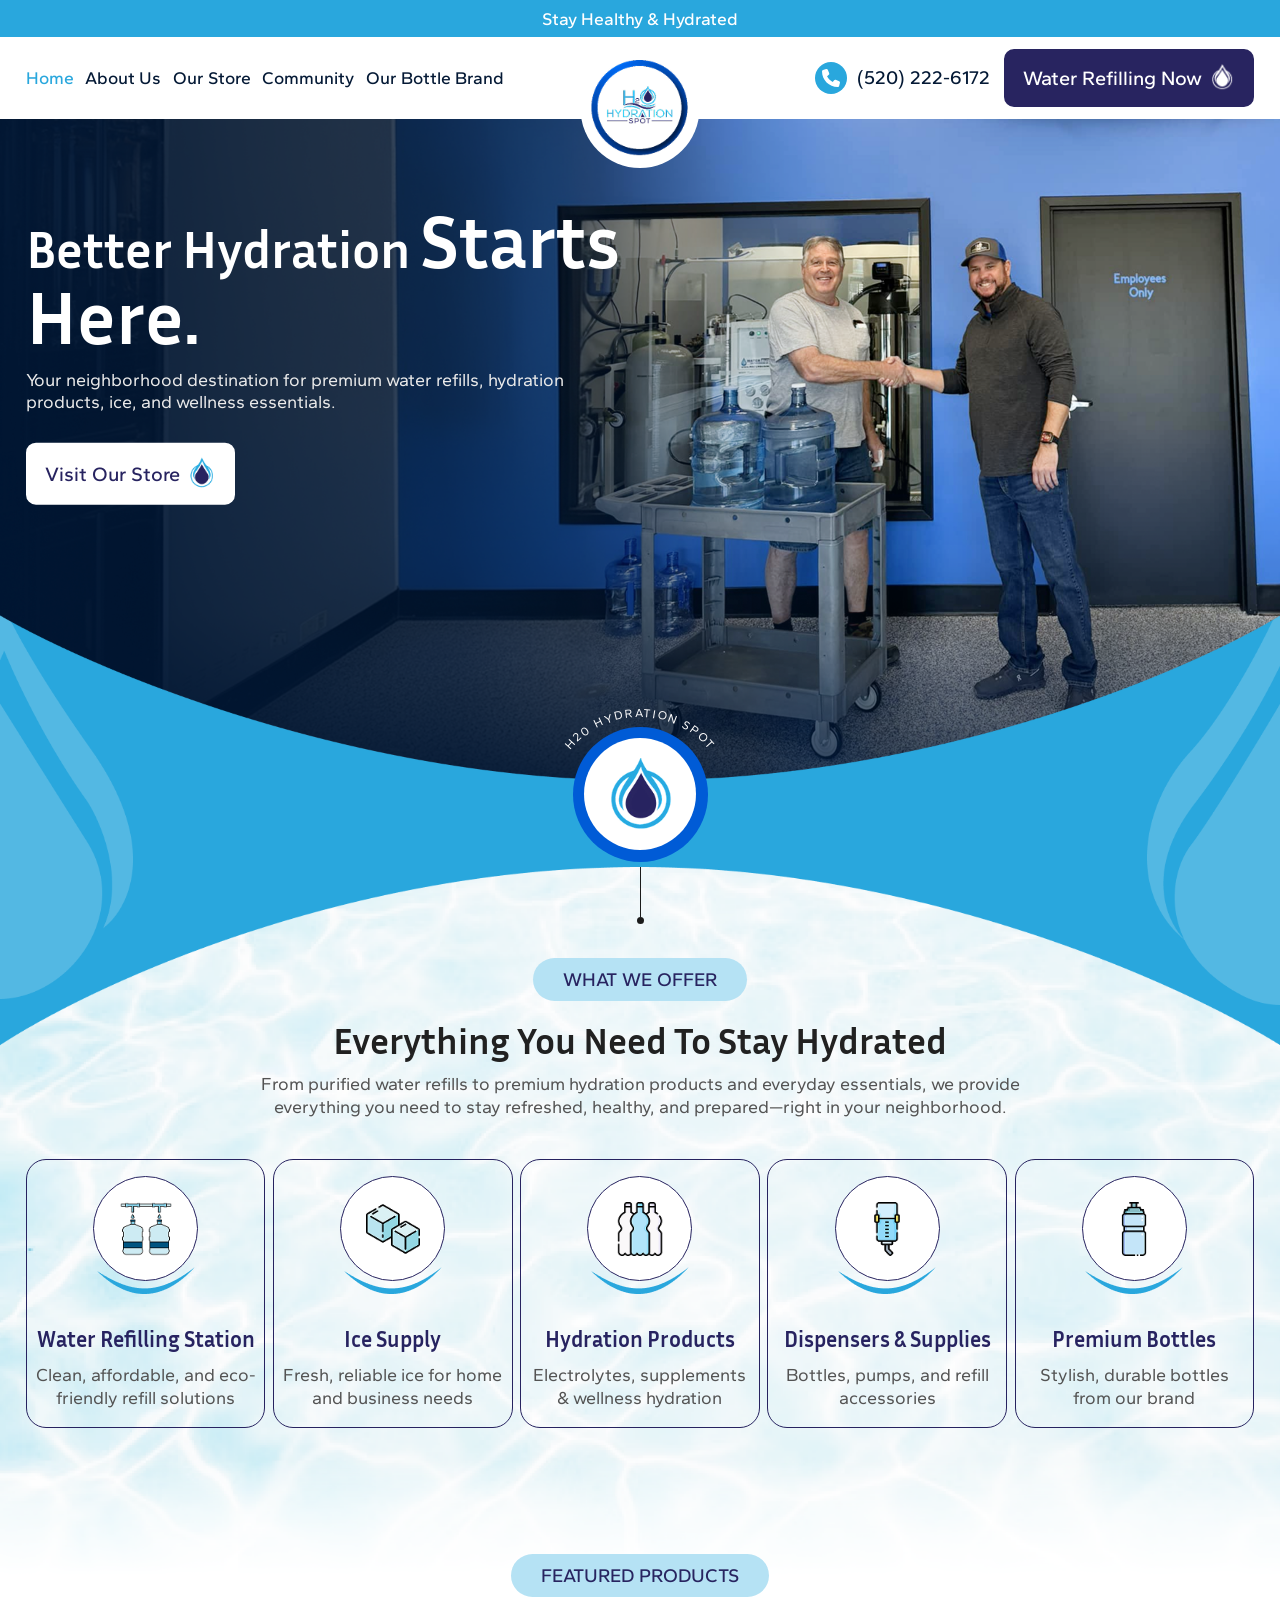
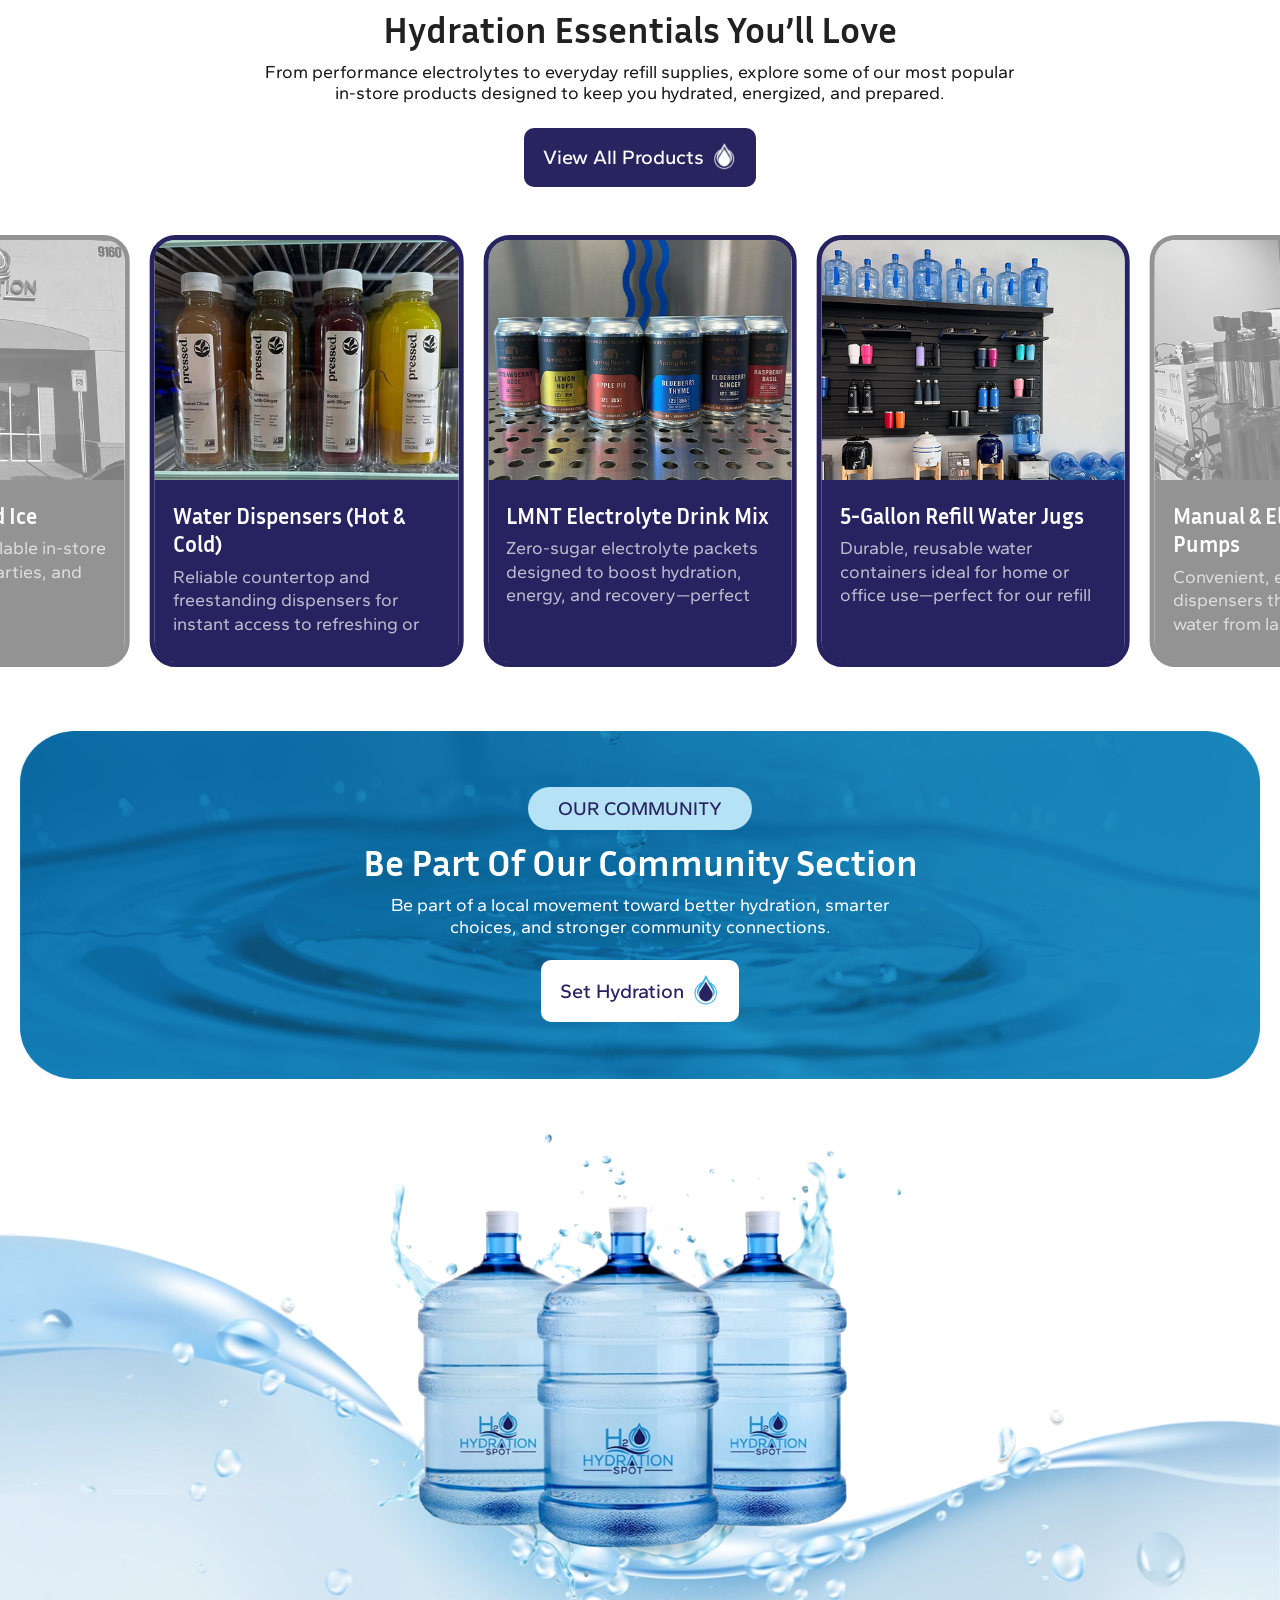
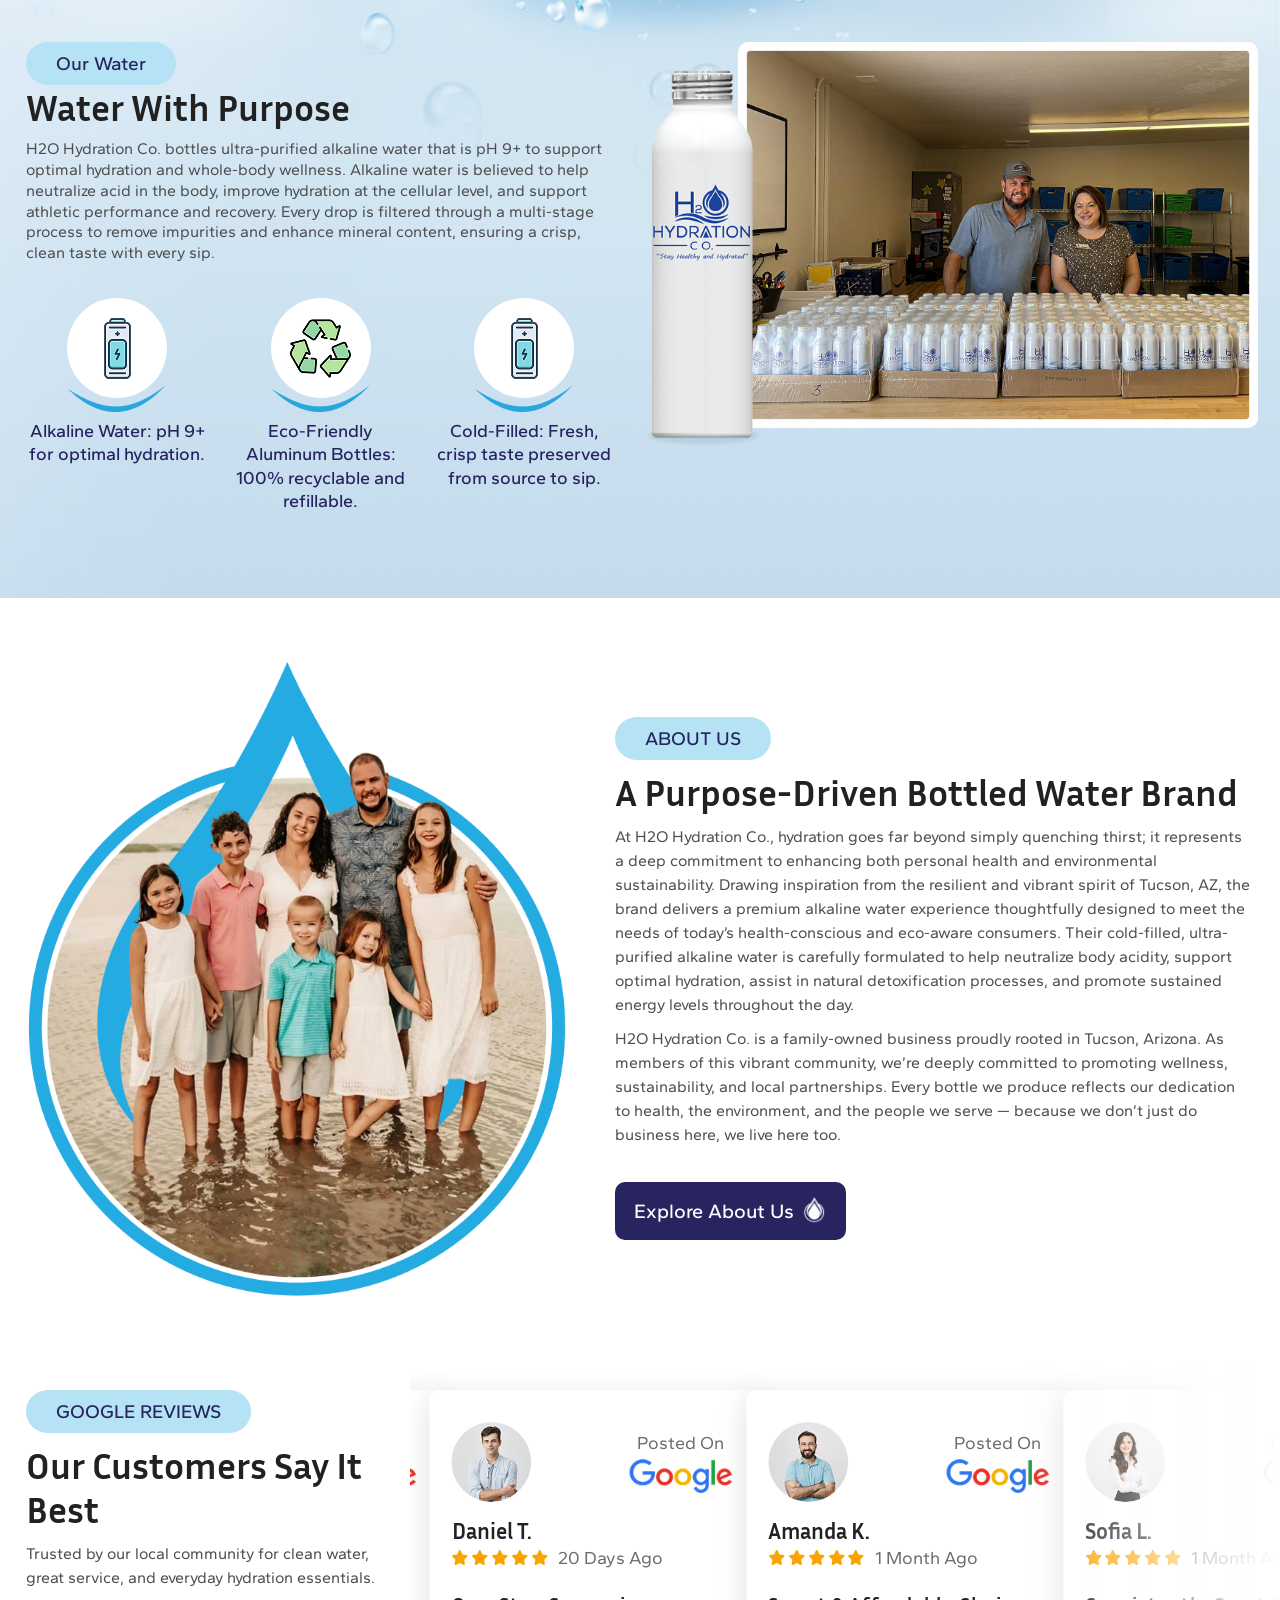
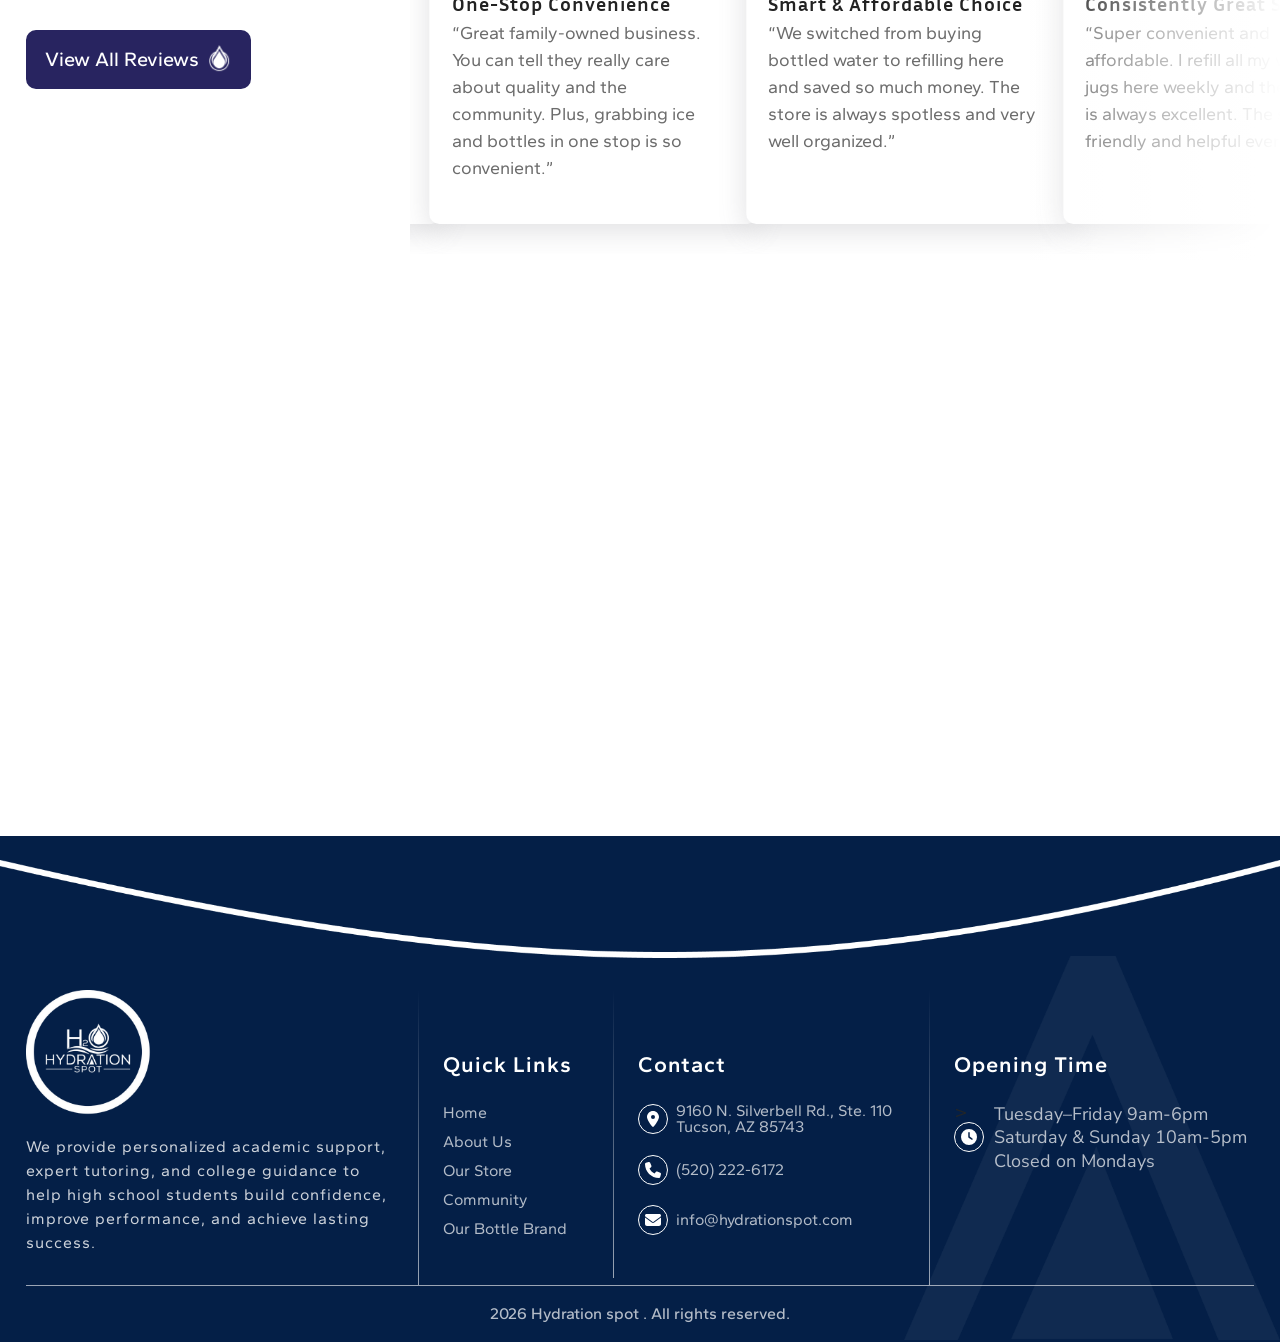
==== commit d535695d: "Refactor HTML structure, update CSS styles for responsiveness, and enhance JavaScript functionality " ====
--- a/index.html
+++ b/index.html
@@ -32,7 +32,7 @@
 		<div class="btm_nav">
 			<div class="container">
 				<div class="cus_nav_innr">
-					<div class="logo_otr rotate">
+	        <div class="logo_otr ">
 						<div class="logo_area">
 							<a href="index.html"><img src="./images/logo.png" alt="logo"></a>
 						</div>
@@ -1074,8 +1074,7 @@
                 >Shop Bottles Online<img
                   src="./images/btn_wht_drp.png"
                   class="drop"
-                  alt="btn_wtr_drp" /></a
-              >       
+                  alt="btn_wtr_drp" /></a>
             </div>
           </div>
         </div>
--- a/css/custom.css
+++ b/css/custom.css
@@ -194,6 +194,13 @@
 }
 
 .cmn_hdr h4 {
+    font-family: "Inria Sans", sans-serif;
+    font-size: 28px;
+    line-height: 1.3;
+    font-weight: 700;
+    padding-bottom: 10px;
+    text-transform: capitalize;
+    color: #272360;
   font-family: "Inria Sans", sans-serif;
   font-size: 28px;
   line-height: 1.3;
@@ -202,6 +209,7 @@
   text-transform: capitalize;
   color: #272360;
 }
+
 .cmn_hdr h6 {
   font-family: "Gantari", sans-serif;
   color: #282460;
@@ -247,6 +255,7 @@
   border: 3px solid #282460;
   padding: 15px;
 }
+
 .cmn_btn:hover {
   border: 3px solid #29a7dd;
 }
@@ -262,6 +271,7 @@
   padding: 10px 30px;
   border-radius: 25px;
 }
+
 .cmn_blu_bg {
   display: flex;
 }
@@ -308,6 +318,7 @@
   -webkit-animation: swing 12s infinite linear;
   animation: swing 12s infinite linear;
 }
+
 @-webkit-keyframes swing {
   0% {
     transform: rotate(3deg);
@@ -438,6 +449,7 @@
   transform: translateX(-50%);
   z-index: 10;
 }
+
 .ph_num {
   font-family: "Gantari", sans-serif;
   font-size: 22px;
@@ -486,9 +498,11 @@
   line-height: 1;
   padding-bottom: 15px;
 }
+
 .ban_content h1 span {
   font-size: 13.5rem;
 }
+
 .ban_content p,
 .offer_contents.cmn_hdr p,
 .featured_content.cmn_hdr p,
@@ -515,6 +529,7 @@
   right: 0;
   top: 0;
 }
+
 .spt_wrpr {
   position: absolute;
   width: 400px;
@@ -568,6 +583,7 @@
 .spt_rnd_img img {
   width: 80px;
 }
+
 .spot_lft_img,
 .spot_rgt_img {
   width: 18.3rem;
@@ -575,10 +591,10 @@
 
 /* ------------------------------ offer --------------------------- */
 .offer {
-  position: relative;
-  background-image: url(../images/offer_bg.png);
-  height: 935px;
-  background-size: 100% 100%;
+    position: relative;
+    background-image: url(../images/offer_bg.png);
+    height: 935px;
+    background-size: 100% 100%;
 }
 .offer_contents {
   display: flex;
@@ -611,6 +627,7 @@
 .offer .cmn_blu_bg {
   padding-bottom: 17px;
 }
+
 .offer_contents.cmn_hdr p {
   text-align: center;
   line-height: 1.3;
@@ -620,6 +637,7 @@
 .offr_crd_img {
   width: 69px;
 }
+
 .offr_img_otr {
   border: 1px solid #272360;
 }
@@ -633,6 +651,7 @@
   align-items: center;
   border-radius: 50%;
 }
+
 .crcl_after::after {
   position: absolute;
   content: "";
@@ -648,6 +667,7 @@
   display: flex;
   justify-content: space-between;
 }
+
 .offr_card {
   width: 19.5%;
   display: flex;
@@ -675,18 +695,22 @@
   justify-content: center;
   padding-bottom: 10px;
 }
+
 .featured_content {
   text-align: center;
   padding-bottom: 48px;
 }
+
 .featured_content.cmn_hdr p {
   color: #161616;
   line-height: 1.2;
   padding-bottom: 23px;
 }
+
 .featured.cmn_pdding {
   padding-top: 0;
 }
+
 .featured {
   margin-top: -43px;
   position: relative;
@@ -723,6 +747,7 @@
   border: 5px solid #272360;
   border-radius: 26px;
 }
+
 .fetr_crd_dtls {
   padding: 30px;
   background: #272360;
@@ -734,12 +759,14 @@
   color: #fff;
   padding-bottom: 5px;
 }
+
 .fetr_crd_dtls.cmn_hdr p,
 .prps_crd p {
   font-size: 20px;
   line-height: 1.3;
   color: rgba(255, 255, 255, 0.7);
 }
+
 /* -------------------- community ---------------- */
 
 .community .container {
@@ -753,10 +780,12 @@
   justify-content: center;
   align-items: center;
 }
+
 .cmnty_dtls .cmn_blu_bg {
   justify-content: center;
   padding-bottom: 10px;
 }
+
 .cmnty_dtls.cmn_hdr h3,
 .cmnty_dtls.cmn_hdr p {
   color: #fff;
@@ -771,6 +800,7 @@
 .community.cmn_pdding {
   margin-bottom: 155px;
 }
+
 /* ------------------------ purpose ---------------- */
 .purpose {
   background: url(../images/purpose_bg.png);
@@ -786,6 +816,7 @@
   left: 50%;
   transform: translateX(-50%);
 }
+
 .prps_lft_dv {
   width: 48%;
 }
@@ -795,6 +826,7 @@
 .prps_crd_icn {
   width: 61px;
 }
+
 .bottle_img {
   width: 375px;
   position: absolute;
@@ -817,6 +849,7 @@
 .prps_rgt_dv {
   position: relative;
 }
+
 .purpose_contents {
   display: flex;
   justify-content: space-between;
@@ -826,6 +859,7 @@
   line-height: 1.3;
   padding-bottom: 34px;
 }
+
 .prps_crd {
   width: 31%;
   display: flex;
@@ -852,273 +886,309 @@
 /* --------Shop section Start---------- */
 
 .hyd_bking {
-  position: relative;
-  height: 966px;
-  background-image: url(/images/shop_sec.png);
-  background-size: 100% 100%;
-  background-position: center;
-  background-repeat: no-repeat;
-  z-index: 10;
-  clip-path: ellipse(94% 95% at 50% 2%);
-  margin-bottom: -169px;
-}
+    position: relative;
+    height: 966px;
+    background-image: url(/images/shop_sec.png);
+    background-size: 100% 100%;
+    background-position: center;
+    background-repeat: no-repeat;
+    z-index: 10;
+    clip-path: ellipse(94% 95% at 50% 2%);
+    margin-bottom: -169px;
+}
+
 .hyd_bking .gradient-overlay {
-  position: absolute;
-  inset: 0;
-  background: linear-gradient(
-    to bottom,
-    rgba(255, 255, 255, 1) 0%,
-    rgba(255, 255, 255, 0) 80%,
-    rgba(0, 0, 0, 0) 70%,
-    rgba(0, 0, 0, 0.75) 100%
-  );
-  pointer-events: none;
-}
+    position: absolute;
+    inset: 0;
+    background: linear-gradient(to bottom,
+            rgba(255, 255, 255, 1) 0%,
+            rgba(255, 255, 255, 0) 80%,
+            rgba(0, 0, 0, 0) 70%,
+            rgba(0, 0, 0, 0.75) 100%);
+    pointer-events: none;
+}
+
 .hyd_lft_img {
-  position: absolute;
-  left: 0;
-  bottom: 40px;
-  z-index: 5;
-}
+    position: absolute;
+    left: 0;
+    bottom: 40px;
+    z-index: 5;
+}
+
 .hyd_img {
-  width: 900px;
-  height: 950px;
-}
+    width: 900px;
+    height: 950px;
+}
+
 .hyd_box {
-  position: relative;
-}
+    position: relative;
+}
+
 .sp_crd {
-  width: 841px;
-  height: 725px;
-  background: url(/images/shop_rgt_img.png);
-  background-size: 100% 100%;
-  background-repeat: no-repeat;
-  background-position: center;
-  position: absolute;
-  right: 0;
-  top: 264px;
-  padding: 100px 80px;
-}
+    width: 841px;
+    height: 725px;
+    background: url(/images/shop_rgt_img.png);
+    background-size: 100% 100%;
+    background-repeat: no-repeat;
+    background-position: center;
+    position: absolute;
+    right: 0;
+    top: 264px;
+    padding: 100px 80px;
+}
+
 .sp_crd span {
-  display: block;
-  font-family: "Inria Sans", sans-serif;
-  font-size: 70px;
-  font-weight: bold;
-  color: #ffffff;
-  text-transform: capitalize;
-  line-height: 1.2;
-  padding-bottom: 15px;
-}
+    display: block;
+    font-family: "Inria Sans", sans-serif;
+    font-size: 70px;
+    font-weight: bold;
+    color: #ffffff;
+    text-transform: capitalize;
+    line-height: 1.2;
+    padding-bottom: 15px;
+}
+
 .sp_crd span:nth-of-type(2) {
-  display: block;
-  font-family: "Gantari", sans-serif;
-  font-size: 32px;
-  font-weight: 400;
-  color: #ffffff;
-  line-height: 1.2;
-  padding-bottom: 40px;
-}
+    display: block;
+    font-family: "Gantari", sans-serif;
+    font-size: 32px;
+    font-weight: 400;
+    color: #ffffff;
+    line-height: 1.2;
+    padding-bottom: 40px;
+}
+
 .sp_btns .cmn_btn {
-  font-size: 24px;
-  padding: 9px 15px;
-}
+    font-size: 24px;
+    padding: 9px 15px;
+}
+
 .sp_btns {
-  display: flex;
-  align-items: baseline;
-  gap: 25px;
-}
+    display: flex;
+    align-items: baseline;
+    gap: 25px;
+}
+
 .sp_crd_top {
-  position: absolute;
-  top: 162px;
-  right: 27px;
-  z-index: 20;
-}
+    position: absolute;
+    top: 162px;
+    right: 27px;
+    z-index: 20;
+}
+
 .sp_crd_top p {
-  font-size: 130px;
-  font-family: "Gantari", sans-serif;
-  font-weight: bold;
-  color: transparent;
-  text-transform: uppercase;
-  -webkit-text-stroke: 2px #0895d0;
-}
+    font-size: 130px;
+    font-family: "Gantari", sans-serif;
+    font-weight: bold;
+    color: transparent;
+    text-transform: uppercase;
+    -webkit-text-stroke: 2px #0895d0;
+}
+
 .sp_crd_top span {
-  display: block;
-  width: 110px;
-}
+    display: block;
+    width: 110px;
+}
+
 .sp_crd_top p {
-  display: flex;
-  align-items: baseline;
-  gap: 5px;
-}
+    display: flex;
+    align-items: baseline;
+    gap: 5px;
+}
+
 /* --------Shop section End---------- */
 
 /* --------Footer Start---------- */
 
 .footer {
-  position: relative;
-  width: 100%;
-  height: auto;
-  /* height: 675px; */
-  background-color: #041f47;
-  z-index: 8;
+    position: relative;
+    width: 100%;
+    height: auto;
+    /* height: 675px; */
+    background-color: #041f47;
+    z-index: 8;
 }
 
 .footer.cmn_pdding {
-  padding-top: 20px;
-  padding-bottom: 0;
-}
+    padding-top: 20px;
+    padding-bottom: 0;
+}
+
 .footer .ftr_ln {
-  padding-bottom: 32px;
-}
+    padding-bottom: 32px;
+}
+
 .footer .ftr_trl {
-  position: absolute;
-  right: 0;
-  bottom: 0;
-  z-index: 10;
-  width: 512px;
-  height: 524px;
-}
+    position: absolute;
+    right: 0;
+    bottom: 0;
+    z-index: 10;
+    width: 512px;
+    height: 524px;
+}
+
 .ftr_rw {
-  position: relative;
-  display: flex;
-  justify-content: space-between;
-  align-items: center;
-  border-bottom: 1px solid rgba(255, 255, 255, 0.6);
-}
+    position: relative;
+    display: flex;
+    justify-content: space-between;
+    align-items: center;
+    border-bottom: 1px solid rgba(255, 255, 255, 0.6);
+}
+
 .ftr_rw .ftr_rgt {
-  width: 64%;
-  display: flex;
-  justify-content: space-between;
-  align-items: baseline;
-}
+    width: 64%;
+    display: flex;
+    justify-content: space-between;
+    align-items: baseline;
+}
+
 .ftr_rw .ftr_dv {
-  width: 32%;
-  border-right: 1px solid transparent;
-  border-image: linear-gradient(
-      to top,
-      rgba(255, 255, 255, 0.6),
-      rgba(255, 255, 255, 0)
-    )
-    1;
-}
+    width: 32%;
+    border-right: 1px solid transparent;
+    border-image: linear-gradient(to top,
+            rgba(255, 255, 255, 0.6),
+            rgba(255, 255, 255, 0)) 1;
+}
+
 .ftr_rgt .ftr_dv:nth-child(3) {
-  border-right: none;
-}
+    border-right: none;
+}
+
 .ftr_dv:nth-child(1) {
-  width: 32%;
-  padding-right: 40px;
-}
+    width: 32%;
+    padding-right: 40px;
+}
+
 .ftr_lg {
-  display: block;
-  width: 178px;
-}
+    display: block;
+    width: 178px;
+}
+
 .ftr_hd h5 {
-  font-family: "Gantari", sans-serif;
-  font-size: 24px;
-  color: #ffffff;
-  font-weight: 600;
-  letter-spacing: 1px;
-  padding-bottom: 25px;
-  padding-top: 30px;
-}
+    font-family: "Gantari", sans-serif;
+    font-size: 24px;
+    color: #ffffff;
+    font-weight: 600;
+    letter-spacing: 1px;
+    padding-bottom: 25px;
+    padding-top: 30px;
+}
+
 .ftr_dv p {
-  font-family: "Gantari", sans-serif;
-  font-size: 20px;
-  color: #ffffff;
-  font-weight: 400;
-  letter-spacing: 1px;
-  padding-bottom: 48px;
-  padding-top: 30px;
-  color: rgba(255, 255, 255, 0.8);
-}
+    font-family: "Gantari", sans-serif;
+    font-size: 20px;
+    color: #ffffff;
+    font-weight: 400;
+    letter-spacing: 1px;
+    padding-bottom: 48px;
+    padding-top: 30px;
+    color: rgba(255, 255, 255, 0.8);
+}
+
 .ftr_rgt .ftr_dv {
-  padding-block: 76px;
-}
+    padding-block: 76px;
+}
+
 .ftr_rgt .ftr_dv:nth-child(1) {
-  width: 24%;
-}
+    width: 24%;
+}
+
 .ftr_rgt .ftr_dv:nth-child(2) {
-  width: 36%;
-}
+    width: 36%;
+}
+
 .ftr_dv li {
-  padding-bottom: 10px;
-}
+    padding-bottom: 10px;
+}
+
 .ftr_dv li a {
-  font-family: "Gantari", sans-serif;
-  font-size: 20px;
-  font-weight: 400;
-  color: rgba(255, 255, 255, 0.7);
-  line-height: 1;
-  padding-bottom: 10px;
-  transition: 0.3 ease-in;
-}
+    font-family: "Gantari", sans-serif;
+    font-size: 20px;
+    font-weight: 400;
+    color: rgba(255, 255, 255, 0.7);
+    line-height: 1;
+    padding-bottom: 10px;
+    transition: 0.3 ease-in;
+}
+
 .ftr_rw .ftr_dv:nth-child(2) li a {
-  display: flex;
-  justify-content: center;
-  align-items: center;
-  gap: 8px;
-}
+    display: flex;
+    justify-content: center;
+    align-items: center;
+    gap: 8px;
+}
+
 .ftr_dv li a:hover {
   color: #39a8d6;
   text-decoration: underline;
 }
+
 .ftr_rw .ftr_dv:nth-child(2) li {
-  display: flex;
-  align-items: baseline;
-  gap: 10px;
-}
+    display: flex;
+    align-items: baseline;
+    gap: 10px;
+}
+
 .ftr_ic {
-  width: 35px;
-  height: 35px;
-  border: 1px solid #ffffff;
-  border-radius: 50%;
-  color: #ffffff;
-  font-size: 16px;
-  display: flex;
-  justify-content: center;
-  align-items: center;
-  cursor: pointer;
-}
+    width: 35px;
+    height: 35px;
+    border: 1px solid #ffffff;
+    border-radius: 50%;
+    color: #ffffff;
+    font-size: 16px;
+    display: flex;
+    justify-content: center;
+    align-items: center;
+    cursor: pointer;
+}
+
 .ftr_ic:hover {
-  color: #39a8d6;
-  background-color: #ffffff;
-}
+    color: #39a8d6;
+    background-color: #ffffff;
+}
+
 .ftr_bttm {
-  padding-block: 10px;
-}
+    padding-block: 10px;
+}
+
 .ftr_bttm a {
-  font-family: "Gantari", sans-serif;
-  font-size: 20px;
-  font-weight: 500;
-  color: rgba(255, 255, 255, 0.7);
-  line-height: 1;
-}
+    font-family: "Gantari", sans-serif;
+    font-size: 20px;
+    font-weight: 500;
+    color: rgba(255, 255, 255, 0.7);
+    line-height: 1;
+}
+
 .ftr_bttm a:hover {
   color: #39a8d6;
   text-decoration: underline;
 }
+
 .ftr_bttm p {
-  font-family: "Gantari", sans-serif;
-  font-size: 20px;
-  font-weight: 500;
-  color: rgba(255, 255, 255, 0.7);
-  line-height: 1;
-  padding-block: 10px;
-  text-align: center;
-}
+    font-family: "Gantari", sans-serif;
+    font-size: 20px;
+    font-weight: 500;
+    color: rgba(255, 255, 255, 0.7);
+    line-height: 1;
+    padding-block: 10px;
+    text-align: center;
+}
+
 .ftr_lst_dv li {
-  display: flex;
-  align-items: start;
-  gap: 10px;
-}
+    display: flex;
+    align-items: start;
+    gap: 10px;
+}
+
 .ftr_lst_dv .op_tm {
-  font-family: "Nunito Sans", sans-serif;
-  font-size: 18px;
-  font-weight: 400;
-  color: rgba(255, 255, 255, 0.7);
-  line-height: 2;
-  padding-block: 10px;
-}
+    font-family: "Nunito Sans", sans-serif;
+    font-size: 18px;
+    font-weight: 400;
+    color: rgba(255, 255, 255, 0.7);
+    line-height: 2;
+    padding-block: 10px;
+}
+
 /* --------Footer End---------- */
 
 /*===================================== Avik 08.05.26 =====================================*/
@@ -1126,159 +1196,187 @@
 /* --------Customer section Start---------- */
 
 .cust_rvew {
-  position: relative;
-  height: 590px;
-}
+    position: relative;
+    height: 590px;
+}
+
 .cust_rvew.cmn_pdding {
-  padding: 30px 0;
-}
+    padding: 30px 0;
+}
+
 .cust_lft_dv {
-  width: 31%;
-}
+    width: 31%;
+}
+
 .cust_lft_dv .cmn_blu_bg {
-  padding-bottom: 10px;
-  text-transform: uppercase;
-}
+    padding-bottom: 10px;
+    text-transform: uppercase;
+}
+
 .cust_cnt p {
-  padding-bottom: 40px;
-}
+    padding-bottom: 40px;
+}
+
 .cust_main {
-  display: flex;
-  justify-content: center;
-  align-items: center;
-  gap: 15px;
-}
+    display: flex;
+    justify-content: center;
+    align-items: center;
+    gap: 15px;
+}
+
 .cust_rgt_dv {
-  width: 64%;
-  position: absolute;
-  top: 0;
-  bottom: 0;
-  right: 0;
-}
+    width: 64%;
+    position: absolute;
+    top: 0;
+    bottom: 0;
+    right: 0;
+}
+
 .cust_rgt_dv::after {
-  content: "";
-  position: absolute;
-  top: 0;
-  right: 0;
-  width: 250px;
-  height: 100%;
-  z-index: 5;
-  pointer-events: none;
-  background: linear-gradient(to left, #ffffff 0%, rgba(255, 255, 255, 0) 100%);
-}
+    content: "";
+    position: absolute;
+    top: 0;
+    right: 0;
+    width: 250px;
+    height: 100%;
+    z-index: 5;
+    pointer-events: none;
+    background: linear-gradient(to left, #ffffff 0%, rgba(255, 255, 255, 0) 100%);
+}
+
 .cust_rvew .swiper-slide {
-  flex-shrink: 1;
-  height: auto;
-}
+    flex-shrink: 1;
+    height: auto;
+}
+
 .reviewSwiper {
-  width: 100%;
-  padding: 30px 20px;
-  overflow: hidden;
-}
+    width: 100%;
+    padding: 30px 20px;
+    overflow: hidden;
+}
+
 .review_card {
-  width: 411px;
-  background: #ffffff;
-  border-radius: 10px;
-  padding: 40px 30px;
-  box-shadow: rgba(100, 100, 111, 0.2) 0px 7px 29px 0px;
-}
+    width: 411px;
+    background: #ffffff;
+    border-radius: 10px;
+    padding: 40px 30px;
+    box-shadow: rgba(100, 100, 111, 0.2) 0px 7px 29px 0px;
+}
+
 .review_top {
-  display: flex;
-  justify-content: space-between;
-  align-items: start;
-}
+    display: flex;
+    justify-content: space-between;
+    align-items: start;
+}
+
 .user_img_lg {
-  width: 94px;
-  height: 94px;
-  border-radius: 50%;
-  object-fit: cover;
-  margin-bottom: 15px;
-}
+    width: 94px;
+    height: 94px;
+    border-radius: 50%;
+    object-fit: cover;
+    margin-bottom: 15px;
+}
+
 .user_info h4 {
-  font-family: "Inria Sans", sans-serif;
-  font-size: 32px;
-  font-weight: bold;
-  color: #222222;
-  padding-bottom: 2px;
-}
+    font-family: "Inria Sans", sans-serif;
+    font-size: 32px;
+    font-weight: bold;
+    color: #222222;
+    padding-bottom: 2px;
+}
+
 .google_post {
-  text-align: center;
-  padding-top: 10px;
-}
+    text-align: center;
+    padding-top: 10px;
+}
+
 .google_lg {
-  display: block;
-  width: 130px;
-}
+    display: block;
+    width: 130px;
+}
+
 .google_post span {
-  display: block;
-  font-family: "Gantari", sans-serif;
-  font-size: 18px;
-  font-weight: 400;
-  color: #6c6c6c;
-}
+    display: block;
+    font-family: "Gantari", sans-serif;
+    font-size: 18px;
+    font-weight: 400;
+    color: #6c6c6c;
+}
+
 .star_row .rating {
-  display: flex;
-  align-items: center;
-  gap: 5px;
-}
+    display: flex;
+    align-items: center;
+    gap: 5px;
+}
+
 .star_row {
-  display: flex;
-  align-items: center;
-  gap: 10px;
-  padding-bottom: 30px;
-}
+    display: flex;
+    align-items: center;
+    gap: 10px;
+    padding-bottom: 30px;
+}
+
 .star_row .star {
-  font-size: 18px;
-  color: #faa404;
-}
+    font-size: 18px;
+    color: #faa404;
+}
+
 .star_row span {
-  font-family: "Gantari", sans-serif;
-  font-size: 18px;
-  font-weight: 400;
-  color: #6c6c6c;
+    font-family: "Gantari", sans-serif;
+    font-size: 18px;
+    font-weight: 400;
+    color: #6c6c6c;
 }
 
 .review_card h5 {
-  font-family: "Inria Sans", sans-serif;
-  font-size: 24px;
-  color: #222222;
-  font-weight: bold;
-  letter-spacing: 1px;
-  padding-bottom: 5px;
-}
+    font-family: "Inria Sans", sans-serif;
+    font-size: 24px;
+    color: #222222;
+    font-weight: bold;
+    letter-spacing: 1px;
+    padding-bottom: 5px;
+}
+
 .review_card p {
-  width: 90%;
-  font-family: "Gantari", sans-serif;
-  font-size: 20px;
-  font-weight: 400;
-  color: #6c6c6c;
-  line-height: 1.5;
-}
+    width: 90%;
+    font-family: "Gantari", sans-serif;
+    font-size: 20px;
+    font-weight: 400;
+    color: #6c6c6c;
+    line-height: 1.5;
+}
+
 /* --------Customer section End---------- */
 
 /* --------About us section start-------- */
 
 .abt_sec {
-  display: flex;
-  justify-content: space-between;
-  align-items: center;
-}
+    display: flex;
+    justify-content: space-between;
+    align-items: center;
+}
+
 .abt_us {
-  width: 100%;
-}
+    width: 100%;
+}
+
 .abt_us_lft {
-  width: 44%;
-}
+    width: 44%;
+}
+
 .abt_us_rgt {
-  width: 52%;
-}
+    width: 52%;
+}
+
 .abt_us_rgt .cmn_blu_bg {
-  padding-bottom: 10px;
-  text-transform: uppercase;
-}
+    padding-bottom: 10px;
+    text-transform: uppercase;
+}
+
 .abt_cntnt p:nth-of-type(2) {
-  padding-bottom: 35px;
-}
+    padding-bottom: 35px;
+}
+
 /* ---------About us section end--------- */
 /* moumi 9.5.26 */
 .ban_img {
@@ -1287,6 +1385,7 @@
 .mobile_ban_img {
   display: none;
 }
+
 /* .offr_swpr .offr_card{
   width: max-content;
 }
@@ -1295,16 +1394,16 @@
 } */
 
 .offr_swpr {
-  display: none;
-  overflow: hidden;
+    display: none;
+    overflow: hidden;
 }
 
 .offr_swpr .swiper {
-  overflow: visible;
+    overflow: visible;
 }
 
 .offr_swpr .swiper-slide {
-  height: auto;
+    height: auto;
 }
 
 .offr_swpr .offr_card {
@@ -1314,6 +1413,363 @@
   border: 2px solid #272360;
   height: 300px;
   justify-content: center;
+}
+
+/* ====================== sangita 11.05.26 ============================= */
+/* --------product listing page------------ */
+.prdct_lst_bnr .ban_content h1,
+.prdct_lst_bnr .ban_content p {
+    color: #212121;
+}
+
+.prdct_lst_bnr .ban_content {
+    width: auto;
+}
+
+.prdct_lst_bnr .ban_content h1 {
+    padding-bottom: 18px;
+}
+
+.spot.blue_part {
+    background: url(../images/Subtract.png);
+    background-repeat: no-repeat;
+    background-size: 100% 100%;
+    height: auto;
+    margin-bottom: -162px;
+    margin-top: -260px;
+}
+
+.bnr_btl_prt {
+    width: 800px;
+    position: absolute;
+    right: 0;
+    top: 38px;
+}
+
+/* ----------- categories ---------- */
+.categories {
+    position: relative;
+    z-index: 10;
+}
+
+.ctgry_head ul.breadcrumb {
+    list-style: none;
+    margin-bottom: 12px;
+}
+
+.ctgry_head ul.breadcrumb li {
+    display: inline;
+    font-size: 18px;
+}
+
+.ctgry_head ul.breadcrumb li+li:before {
+    padding: 0 14px;
+    color: black;
+    content: ">";
+    font-size: 22px;
+}
+
+.ctgry_head ul.breadcrumb li a {
+    font-family: "Gantari", sans-serif;
+    font-size: 26px;
+    font-weight: 400;
+    color: #5d5d5d;
+}
+
+.ctgry_head ul.breadcrumb li a.active {
+    color: #212121;
+}
+
+.ctgry_head ul.breadcrumb li a:hover {
+    color: #01447e;
+    text-decoration: underline;
+}
+
+.ctgry_head {
+    display: flex;
+    flex-direction: column;
+    justify-content: center;
+    align-items: center;
+    padding-bottom: 35px;
+}
+
+.prdct_img_otr.crcl_after {
+    width: 225px;
+    height: 225px;
+    background: none;
+    border: 2px solid #29A7DD;
+}
+
+.prdct_crd_img {
+    width: 213px;
+}
+
+.prdct_layout {
+    display: flex;
+    justify-content: space-between;
+}
+
+.prdct_card {
+    width: 22%;
+    display: flex;
+    flex-direction: column;
+    align-items: center;
+    gap: 35px;
+}
+
+.prdct_img_otr.crcl_after::after {
+    background: url(../images/btm_blu_curve.png);
+    bottom: -32px;
+    width: 211px;
+    height: 59px;
+    background-repeat: no-repeat;
+}
+
+.prdct_card.cmn_hdr h4 {
+    margin-top: 22px;
+}
+
+.ftr_prdct_hdr {
+    display: flex;
+    justify-content: space-between;
+    align-items: center;
+    margin-bottom: 25px;
+}
+
+.feature_prdct .dropdown-toggle {
+    background-color: #f4fcff;
+    border: 1px dashed #282461;
+    border-radius: 32px;
+    font-family: "Gantari", sans-serif;
+    font-size: 26px;
+    color: #616161;
+    padding: 10px 15px;
+}
+
+.filter_icn {
+    font-size: 20px;
+    margin-right: 10px;
+}
+
+.bld_span {
+    color: #212121;
+    margin-right: 10px;
+}
+
+.feature_prdct .dropdown-menu.show {
+    width: 100%;
+}
+
+.feature_prdct .dropdown-menu li {
+    text-align: center;
+    border-bottom: 1px dashed #616161;
+    padding-bottom: 10px;
+}
+
+.feature_prdct .dropdown-menu a {
+    font-family: "Gantari", sans-serif;
+    font-size: 20px;
+    color: #616161;
+}
+
+.feature_prdct .dropdown-menu li:nth-last-child(1) {
+    border-bottom: none;
+}
+
+.fetr_prdct_layout {
+    display: flex;
+    flex-wrap: wrap;
+    gap: 76px;
+    padding-bottom: 54px;
+}
+
+.fetr_prdct_img {
+    width: 447px;
+    height: 332px;
+}
+
+.fetr_prdct_img img {
+    height: 100%;
+}
+
+.fetr_prdct_crd {
+    width: 30%;
+    border: 1px solid #000;
+    padding-top: 5px;
+    border-radius: 20px;
+    position: relative;
+    display: flex;
+    flex-direction: column;
+    justify-content: center;
+    align-items: center;
+}
+
+.avlbl_dv p,
+.sold_dv p {
+    font-family: "Gantari", sans-serif;
+    font-size: 20px;
+}
+
+.avlbl_dv {
+    background: #00B700;
+    color: #fff;
+    padding: 8px 18px;
+    border-radius: 8px;
+}
+
+.sold_dv {
+    background: #DADADA;
+    color: #363636;
+    padding: 8px 18px;
+    border-radius: 8px;
+}
+
+.avlbl_dv,
+.sold_dv {
+    position: absolute;
+    top: 30px;
+    right: 26px;
+}
+
+.fetr_prdct_cntn {
+    padding: 21px;
+}
+
+.prdct_price {
+    padding-bottom: 20px;
+    display: flex;
+    gap: 16px;
+    align-items: center;
+}
+
+.prdct_orgnl_prc {
+    font-family: "Inria Sans", sans-serif;
+    font-size: 24px;
+    font-weight: 400;
+    color: #767676;
+    text-decoration: line-through;
+}
+
+.prdct_offr_prc {
+    font-family: "Inria Sans", sans-serif;
+    font-size: 32px;
+    font-weight: 400;
+    color: #DE353B;
+}
+
+.fetr_prdct_cntn.cmn_hdr h4 {
+    padding-bottom: 10px;
+    line-height: 1;
+}
+
+.fetr_prdct_cntn.cmn_hdr p {
+    font-size: 20px;
+    line-height: 1.2;
+    color: #606060;
+}
+
+.add_crt {
+    width: 100%;
+    background: #272360;
+    border-bottom-left-radius: 19px;
+    border-bottom-right-radius: 19px;
+    color: #fff;
+    display: flex;
+    justify-content: space-between;
+    align-items: center;
+    padding: 10px 20px;
+}
+
+.add_crt.cmn_hdr p {
+    color: #fff;
+    padding-bottom: 0;
+    font-weight: 500;
+}
+
+.pls_icn {
+    font-size: 40px;
+}
+
+.fetr_prdct_crd.sold_prdct {
+    filter: grayscale(1);
+}
+
+.fetr_prdct_crd.sold_prdct .fetr_prdct_cntn.cmn_hdr h4 {
+    color: #535353;
+}
+
+.fetr_prdct_crd.sold_prdct .add_crt {
+    background: #7e7e7e;
+}
+
+.feature_prdct.cmn_pdding {
+    padding-bottom: 0;
+}
+
+.prdct_pagination .pagination {
+    display: flex;
+    justify-content: space-between;
+    list-style: none;
+    padding: 0px;
+    border: 1px solid #282460;
+    width: 45%;
+    margin-inline: auto;
+    border-radius: 14px;
+        background: #f4fcff;
+}
+
+.prdct_pagination .pagination li a {
+    display: block;
+    padding: 14px 12px;
+    text-decoration: none;
+    color: #383838;
+    margin: 0 4px;
+    font-family: "Gantari", sans-serif;
+    font-size: 24px;
+    font-weight: 400;
+        text-align: center;
+}
+.prdct_pagination .pagination li:nth-last-child(2){
+    border-right: none;
+}
+.prdct_pagination .pagination li {
+       width: 12%;
+}
+.prdct_pagination .pagination .num{
+    border-right: 1px solid #282460;
+}
+.prdct_pagination .pagination li.prv_pg,
+.prdct_pagination .pagination li.nxt_pg{
+  width: auto;
+}  
+.prdct_pagination .pagination li.nxt_pg{
+    background: #272360;
+    border-bottom-right-radius: 12px;
+    border-top-right-radius: 12px;
+}
+.prdct_pagination .pagination li.nxt_pg a{
+    color: #fff;
+}
+.prdct_pagination .pagination li.active {
+    background: #29A7DD;
+        border-right: none;
+}
+.prdct_pagination .pagination li.active a{
+    color: #fff;
+}
+
+.cmnty_btns{
+        display: flex;
+    justify-content: center;
+    gap: 20px;
+}
+.prdct_cmnty .cmnty_dtls.cmn_hdr p {
+    padding-bottom: 35px;
+}
+.prdct_cmnty .cmn_btn.blu_btn  {
+    background: #163957;
+    color: #fff;
+    border: 2px solid #fff;
 }
 
 /* Avik 11.05.26 */
@@ -1643,7 +2099,6 @@
 .benefits_list li::marker {
   color: #40b340;
 }
-=======
 .purpose::before{
   content:"";
   position: absolute;
@@ -1653,3 +2108,4 @@
   background: url("../images/porpose_top_desk.png");
   display: none;
 }
+/* Avik */
--- a/css/responsive.css
+++ b/css/responsive.css
@@ -18,7 +18,7 @@
   }
 
   .cmn_hdr h4 {
-    font-size: 30px;
+    font-size: 26px;
   }
 
   .cmn_hdr h6 {
@@ -160,7 +160,7 @@
   .wtr_brl_img {
     width: 754px;
     top: -84px;
-}
+  }
 
   .purpose_rgt_img {
     width: 620px;
@@ -206,7 +206,7 @@
 
   .sp_btns .cmn_btn {
     font-size: 22px;
-    padding: 8px 14px;
+    padding: 13px 14px;
   }
 
   /* .footer {
@@ -251,13 +251,22 @@
   }
   .star_row {
     padding-bottom: 22px;
-}
-.review_card p {
-  width: 95%;
-}
-.ftr_lg {
-  width: 160px;
-}
+  }
+  .review_card p {
+    width: 95%;
+  }
+  .ftr_lg {
+    width: 160px;
+  }
+  .ftr_rw .ftr_rgt {
+    width: 66%;
+  }
+  .ftr_rgt .ftr_dv {
+    padding-block: 65px;
+  }
+  .ftr_dv p {
+    padding-top: 25px;
+  }
 }
 
 /*** ==================<<<<<>>>>>================== ***/
@@ -280,7 +289,7 @@
   }
 
   .cmn_hdr h4 {
-    font-size: 25px;
+    font-size: 23px;
   }
 
   .cmn_hdr h6 {
@@ -373,7 +382,7 @@
   }
 
   .offer {
-    height: 718px;
+    height: 780px;
   }
 
   .offr_card {
@@ -404,11 +413,11 @@
   }
 
   .community.cmn_pdding {
-    margin-bottom: 118px;
+    margin-bottom: 87px;
   }
 
   .purpose {
-    height: 948px;
+    height: 1050px;
   }
 
   .purpose_contents {
@@ -443,12 +452,11 @@
   }
 
   .sp_crd {
-    width: 662px;
+    width: 700px;
     height: 572px;
-    top: 210px;
+    top: 200px;
     padding: 76px 60px;
   }
-
   .sp_crd span {
     font-size: 56px;
   }
@@ -471,7 +479,7 @@
   }
 
   .ftr_rgt .ftr_dv {
-    padding-block: 64px;
+    padding-block: 48px;
   }
 
   .cust_rvew {
@@ -484,12 +492,12 @@
   }
 
   .user_img_lg {
-    width: 88px;
-    height: 88px;
+    width: 80px;
+    height: 80px;
   }
 
   .user_info h4 {
-    font-size: 28px;
+    font-size: 27px;
   }
 
   .review_card h5 {
@@ -498,6 +506,33 @@
 
   .review_card p {
     font-size: 18.5px;
+  }
+  .google_lg {
+    width: 110px;
+  }
+  .star_row .star {
+    font-size: 15px;
+  }
+  .star_row .rating {
+    gap: 3px;
+  }
+  .cust_rgt_dv {
+    width: 68%;
+  }
+  .ftr_lg {
+    width: 140px;
+  }
+  .ftr_dv p,
+  .ftr_dv li a,
+  .ftr_bttm a,
+  .ftr_bttm p {
+    font-size: 17px;
+  }
+  .ftr_rgt .ftr_dv:nth-child(1) {
+    width: 21%;
+  }
+  .ftr_rw .ftr_dv:nth-child(3) {
+    width: 34%;
   }
 }
 
@@ -529,7 +564,7 @@
   }
 
   .cmn_hdr p {
-    font-size: 20px;
+    font-size: 16px;
   }
 
   .cmn_btn,
@@ -575,7 +610,7 @@
   .offer_contents.cmn_hdr p,
   .featured_content.cmn_hdr p,
   .cmnty_dtls.cmn_hdr p {
-    font-size: 20px;
+    font-size: 18px;
   }
 
   .spot {
@@ -601,8 +636,8 @@
   }
 
   .spt_rnd_otr {
-    width: 146px;
-    height: 146px;
+    width: 135px;
+    height: 135px;
   }
 
   .spt_rnd_img {
@@ -615,7 +650,7 @@
   }
 
   .offer {
-    height: 668px;
+    height: 730px;
   }
 
   .offr_card {
@@ -623,7 +658,7 @@
   }
 
   .fetr_crd_img {
-    height: 282px;
+    height: 240px;
   }
 
   .fetr_crd_dtls {
@@ -635,19 +670,22 @@
   .prps_crd p {
     font-size: 18px;
   }
+  .fetr_crd_dtls.cmn_hdr p {
+    padding-bottom: 0;
+    height: 73px;
+    overflow-y: auto;
+  }
 
   .community .container {
     height: 348px;
   }
 
   .community.cmn_pdding {
-    margin-bottom: 108px;
-  }
-
+    margin-bottom: 75px;
+  }
   .purpose {
-    height: 880px;
-  }
-
+    height: 980px;
+  }
   .purpose_contents {
     padding-top: 424px;
   }
@@ -673,9 +711,8 @@
     width: 652px;
     height: 688px;
   }
-
   .sp_crd {
-    width: 608px;
+    width: 654px;
     height: 526px;
     top: 196px;
     padding: 68px 52px;
@@ -686,12 +723,12 @@
   }
 
   .sp_crd span:nth-of-type(2) {
-    font-size: 25px;
+    font-size: 23px;
   }
 
   .sp_crd_top {
-    top: 136px;
-    right: 18px;
+    top: 125px;
+    right: 42px;
   }
 
   .sp_crd_top p {
@@ -712,11 +749,14 @@
   }
 
   .ftr_rgt .ftr_dv {
-    padding-block: 56px;
+    padding-block: 30px;
+  }
+  .ftr_rw .ftr_dv:nth-child(3) {
+    width: 37%;
   }
 
   .cust_rvew {
-    height: 442px;
+    height: 500px;
   }
 
   .review_card {
@@ -734,6 +774,54 @@
 
   .review_card p {
     font-size: 18px;
+    min-height: 172px;
+  }
+  .spot_lft_img,
+  .spot_rgt_img {
+    width: 17.3rem;
+  }
+  .offr_lng_line {
+    height: 50px;
+  }
+  .crcl_after {
+    width: 105px;
+    height: 105px;
+  }
+  .offr_crd_img {
+    width: 54px;
+  }
+  .cmn_hdr h4 {
+    font-size: 22px;
+  }
+  .prps_rgt_dv {
+    width: 42%;
+  }
+  .hyd_lft_img {
+    bottom: 23px;
+  }
+  .sp_crd_top span {
+    width: 67px;
+  }
+  .ftr_dv p,
+  .ftr_dv li a,
+  .ftr_bttm a,
+  .ftr_bttm p {
+    font-size: 16px;
+  }
+  .ftr_lg {
+    width: 125px;
+  }
+  .ftr_dv p {
+    padding-bottom: 30px;
+    padding-top: 20px;
+  }
+  .ftr_ic {
+    width: 30px;
+    height: 30px;
+  }
+  .ftr_lst_dv .op_tm {
+    line-height: 1.3;
+    padding-block: 0;
   }
 }
 
@@ -775,7 +863,7 @@
 
   .cmn_hdr h4 {
     font-size: 20px;
-}
+  }
 
   .cmn_hdr h6 {
     font-size: 18.5px;
@@ -783,17 +871,17 @@
 
   .cmn_hdr p {
     font-size: 18px;
-}
+  }
 
   .cmn_btn {
     font-size: 18px;
     padding: 9px 14px;
-}
+  }
 
   .cmn_btn.blu_btn {
     font-size: 18px;
     padding: 9px 14px;
-}
+  }
 
   body {
     font-size: 16px;
@@ -829,22 +917,25 @@
     font-size: 8.6rem;
   }
 
-  .ban_content p, .offer_contents.cmn_hdr p, .featured_content.cmn_hdr p, .cmnty_dtls.cmn_hdr p {
+  .ban_content p,
+  .offer_contents.cmn_hdr p,
+  .featured_content.cmn_hdr p,
+  .cmnty_dtls.cmn_hdr p {
     font-size: 18px;
     /* padding-bottom: 22px; */
-}
-.ph_icn_otr {
-  width: 30px;
-  height: 30px;
-}
+  }
+  .ph_icn_otr {
+    width: 30px;
+    height: 30px;
+  }
   .spot {
     height: 390px;
     margin-top: -185px;
     margin-bottom: -185px;
-}
-.ph_icn {
-  font-size: 15px;
-}
+  }
+  .ph_icn {
+    font-size: 15px;
+  }
 
   .spt_wrpr {
     width: 280px;
@@ -860,7 +951,7 @@
   .curve_txt text {
     font-size: 25px;
     letter-spacing: 2px;
-}
+  }
 
   .spt_rnd_otr {
     width: 138px;
@@ -878,7 +969,7 @@
 
   .offer {
     height: 700px;
-}
+  }
 
   .offr_card {
     gap: 36px;
@@ -896,7 +987,7 @@
   .fetr_crd_dtls {
     min-height: 155px;
     padding: 20px 16px;
-}
+  }
 
   .fetr_crd_dtls.cmn_hdr p,
   .prps_crd p {
@@ -915,10 +1006,10 @@
     margin-bottom: 96px;
     width: 95%;
     margin-inline: auto;
-}
-.purpose {
-  height: 920px;
-}
+  }
+  .purpose {
+    height: 920px;
+  }
   .purpose_contents {
     padding-top: 384px;
     gap: 28px;
@@ -927,7 +1018,7 @@
   .wtr_brl_img {
     width: 603px;
     top: -97px;
-}
+  }
 
   .purpose_rgt_img {
     width: 100%;
@@ -963,7 +1054,7 @@
     height: 452px;
     top: 168px;
     padding: 52px 40px;
-}
+  }
 
   .sp_crd span {
     font-size: 46px;
@@ -978,7 +1069,7 @@
   .sp_crd_top {
     top: 103px;
     right: 24px;
-}
+  }
 
   .sp_crd_top p {
     font-size: 86px;
@@ -1012,10 +1103,10 @@
     font-size: 16px;
     padding-bottom: 36px;
     padding-top: 22px;
-}
-.offr_lng_line {
-  height: 71px;
-}
+  }
+  .offr_lng_line {
+    height: 71px;
+  }
 
   .ftr_dv li a,
   .ftr_bttm a,
@@ -1028,7 +1119,7 @@
   }
   .ftr_lg {
     width: 130px;
-}
+  }
   .google_post span,
   .star_row .star,
   .star_row span {
@@ -1041,7 +1132,7 @@
 
   .cust_rvew {
     height: 500px;
-}
+  }
 
   .cust_rvew.cmn_pdding {
     padding: 24px 0;
@@ -1054,10 +1145,10 @@
   .review_card {
     width: 330px;
     padding: 28px 20px;
-}
-.cust_rgt_dv {
-  width: 65%;
-}
+  }
+  .cust_rgt_dv {
+    width: 65%;
+  }
   .user_img_lg {
     width: 82px;
     height: 82px;
@@ -1069,7 +1160,7 @@
 
   .google_lg {
     width: 110px;
-}
+  }
 
   .review_card h5 {
     font-size: 19px;
@@ -1079,40 +1170,40 @@
     font-size: 17.5px;
     min-height: 150px;
   }
-  .spot_lft_img, .spot_rgt_img {
+  .spot_lft_img,
+  .spot_rgt_img {
     width: 16.3rem;
-}
-.cmn_blu_bg {
-  margin-bottom: 7px;
-}
-
+  }
+  .cmn_blu_bg {
+    margin-bottom: 7px;
+  }
 }
 /*** ==================<<<<<>>>>>================== ***/
 @media (max-width: 1080px) {
   .ftr_rw .ftr_rgt {
     width: 69%;
   }
-  .ftr_rw .ftr_dv{
+  .ftr_rw .ftr_dv {
     border-right: 0;
   }
   .ftr_rgt .ftr_dv:nth-child(1) {
     width: 23%;
-}
-.ftr_lg {
-  width: 110px;
-}
-.ftr_dv:nth-child(1) {
-  width: 30%;
-}
-.ftr_ic {
-  width: 25px;
-  height: 25px;
-  font-size: 13px;
-}
-.footer .ftr_trl {
-  width: 300px;
-  height: 307px;
-}
+  }
+  .ftr_lg {
+    width: 110px;
+  }
+  .ftr_dv:nth-child(1) {
+    width: 30%;
+  }
+  .ftr_ic {
+    width: 25px;
+    height: 25px;
+    font-size: 13px;
+  }
+  .footer .ftr_trl {
+    width: 300px;
+    height: 307px;
+  }
 }
 /*** ==================<<<<<>>>>>================== ***/
 /*** ==================<<<<<>>>>>================== ***/
@@ -1136,37 +1227,38 @@
 
   .cmn_hdr h4 {
     font-size: 19px;
-}
-
-.cmn_blu_bg h6 {
-  padding: 8px 20px;
-  font-size: 16px;
-}
-.cmn_hdr p {
-  font-size: 17px;
-}
-
-  .cmn_btn, .cmn_btn.blu_btn {
+  }
+
+  .cmn_blu_bg h6 {
+    padding: 8px 20px;
+    font-size: 16px;
+  }
+  .cmn_hdr p {
+    font-size: 17px;
+  }
+
+  .cmn_btn,
+  .cmn_btn.blu_btn {
     font-size: 17px;
     padding: 8px 10px;
-}
-.wht_drop {
-  width: 20px;
-}
-.ph_icn_otr {
-  width: 23px;
-  height: 23px;
-}
-.ph_icn {
-  font-size: 12px;
-}
-.spt_rnd_otr {
-  width: 125px;
-  height: 124px;
-}
-.offr_lng_line {
-  height: 73px;
-}
+  }
+  .wht_drop {
+    width: 20px;
+  }
+  .ph_icn_otr {
+    width: 23px;
+    height: 23px;
+  }
+  .ph_icn {
+    font-size: 12px;
+  }
+  .spt_rnd_otr {
+    width: 125px;
+    height: 124px;
+  }
+  .offr_lng_line {
+    height: 73px;
+  }
   .nav-link {
     font-size: 16.5px;
   }
@@ -1181,7 +1273,7 @@
 
   .ph_num {
     font-size: 16px;
-}
+  }
 
   header .navbar-nav {
     gap: 1rem;
@@ -1199,19 +1291,22 @@
     font-size: 7.8rem;
   }
 
-  .ban_content p, .offer_contents.cmn_hdr p, .featured_content.cmn_hdr p, .cmnty_dtls.cmn_hdr p {
+  .ban_content p,
+  .offer_contents.cmn_hdr p,
+  .featured_content.cmn_hdr p,
+  .cmnty_dtls.cmn_hdr p {
     font-size: 17px;
-}
-.crcl_after {
-  width: 94px;
-  height: 94px;
-}
+  }
+  .crcl_after {
+    width: 94px;
+    height: 94px;
+  }
 
   .spot {
     height: 348px;
     margin-top: -148px;
     margin-bottom: -170px;
-}
+  }
   .spt_wrpr {
     width: 260px;
     top: 100px;
@@ -1225,7 +1320,7 @@
 
   .offer {
     height: 695px;
-}
+  }
 
   .offr_card {
     gap: 28px;
@@ -1233,12 +1328,12 @@
 
   .fetr_crd_img {
     height: 200px;
-}
-
-.fetr_crd_dtls {
-  min-height: 167px;
-  padding: 18px 14px;
-}
+  }
+
+  .fetr_crd_dtls {
+    min-height: 167px;
+    padding: 18px 14px;
+  }
 
   .community .container {
     height: 296px;
@@ -1250,24 +1345,23 @@
 
   .purpose {
     height: 880px;
-}
-.prps_lft_dv {
-  width: 54%;
-}
-
-
-.purpose_contents {
-  flex-wrap: wrap;
-  padding-top: 382px;
-}
+  }
+  .prps_lft_dv {
+    width: 54%;
+  }
+
+  .purpose_contents {
+    flex-wrap: wrap;
+    padding-top: 382px;
+  }
 
   .wtr_brl_img {
     width: 500px;
     top: -44px;
-}
-.purpose_rgt_img {
-  max-width: 420px;
-}
+  }
+  .purpose_rgt_img {
+    max-width: 420px;
+  }
 
   .bottle_img {
     width: 197px;
@@ -1288,11 +1382,11 @@
     height: 390px;
     top: 163px;
     padding: 44px 32px;
-}
-
-.ftr_dv p {
-  font-size: 16px;
-}
+  }
+
+  .ftr_dv p {
+    font-size: 16px;
+  }
   .sp_crd span {
     font-size: 42px;
   }
@@ -1324,12 +1418,12 @@
 
   .cust_rvew {
     height: 440px;
-}
+  }
 
   .review_card {
     width: 318px;
     padding: 26px 18px;
-}
+  }
 
   .user_info h4 {
     font-size: 22px;
@@ -1362,7 +1456,7 @@
 
   .cmn_hdr h4 {
     font-size: 18px;
-}
+  }
 
   .cmn_hdr h6 {
     font-size: 16.5px;
@@ -1372,11 +1466,11 @@
     font-size: 18px;
   }
 
-
-  .cmn_btn.blu_btn ,.cmn_btn {
+  .cmn_btn.blu_btn,
+  .cmn_btn {
     font-size: 16px;
     padding: 8px 12px;
-}
+  }
 
   body {
     font-size: 15px;
@@ -1422,12 +1516,12 @@
     height: 308px;
     margin-top: -127px;
     margin-bottom: -174px;
-}
-
-.spt_wrpr {
-  width: 258px;
-  top: 56px;
-}
+  }
+
+  .spt_wrpr {
+    width: 258px;
+    top: 56px;
+  }
 
   .curve_txt {
     width: 240px;
@@ -1437,12 +1531,12 @@
 
   .curve_txt text {
     font-size: 25px;
-}
+  }
 
   .spt_rnd_otr {
     width: 115px;
     height: 115px;
-}
+  }
   .spt_rnd_img {
     width: 98px;
     height: 98px;
@@ -1454,7 +1548,7 @@
 
   .offer {
     height: 725px;
-}
+  }
   .offr_card {
     gap: 24px;
     padding: 14px 5px;
@@ -1462,7 +1556,7 @@
 
   .offr_crd_dtls.cmn_hdr p {
     font-size: 16px;
-}
+  }
 
   .fetr_crd_img {
     height: 220px;
@@ -1486,7 +1580,6 @@
     margin-bottom: 80px;
   }
 
-
   .wtr_brl_img {
     width: 440px;
     top: -100px;
@@ -1495,12 +1588,12 @@
   .purpose_rgt_img {
     max-width: 420px;
     margin: auto;
-}
-
-.bottle_img {
-  width: 210px;
-  left: 165px;
-}
+  }
+
+  .bottle_img {
+    width: 210px;
+    left: 165px;
+  }
   .hyd_bking {
     height: 520px;
     margin-bottom: -88px;
@@ -1516,7 +1609,7 @@
     height: 368px;
     top: 146px;
     padding: 36px 26px;
-}
+  }
 
   .sp_crd span {
     font-size: 38px;
@@ -1528,13 +1621,13 @@
   .sp_crd_top {
     top: 88px;
     right: 55px;
-}
-.sp_crd_top span {
-  width: 50px;
-}
-.ftr_lg {
-  width: 95px;
-}
+  }
+  .sp_crd_top span {
+    width: 50px;
+  }
+  .ftr_lg {
+    width: 95px;
+  }
   .sp_crd_top p {
     font-size: 68px;
   }
@@ -1556,22 +1649,25 @@
   .ftr_hd h5 {
     font-size: 19px;
   }
-  .ftr_dv p, .ftr_dv li a, .ftr_bttm a, .ftr_bttm p {
+  .ftr_dv p,
+  .ftr_dv li a,
+  .ftr_bttm a,
+  .ftr_bttm p {
     font-size: 15px;
-}
-.ftr_dv:nth-child(1) {
-  width: 27%;
-}
-.ftr_rw .ftr_rgt {
-  width: 73%;
-}
-.cmn_blu_bg {
-  justify-content: center;
-}
+  }
+  .ftr_dv:nth-child(1) {
+    width: 27%;
+  }
+  .ftr_rw .ftr_rgt {
+    width: 73%;
+  }
+  .cmn_blu_bg {
+    justify-content: center;
+  }
 
   .cust_rvew {
     height: 420px;
-}
+  }
 
   .cust_main {
     gap: 12px;
@@ -1580,10 +1676,10 @@
   .review_card {
     width: 306px;
     padding: 24px 16px;
-}
-.google_lg {
-  width: 90px;
-}
+  }
+  .google_lg {
+    width: 90px;
+  }
 
   .user_info h4 {
     font-size: 21px;
@@ -1596,224 +1692,67 @@
   .review_card p {
     font-size: 16px;
   }
-  .offr_swpr{
+  .offr_swpr {
     display: block;
     width: 100%;
   }
-  .offr_crd_layout{
+  .offr_crd_layout {
     display: none;
   }
-  .spot_lft_img, .spot_rgt_img {
+  .spot_lft_img,
+  .spot_rgt_img {
     width: 14.3rem;
-}
-.purpose::before {
-  display: block;
-  height: 290px;
-  width: 991px;
-  background-size: 100% 100%;
-  background-position: top;
-  z-index: -1;
-}
-.purpose {
-  height: unset;
-  background: none;
-}
-
-.purpose .container{
-  padding: 0;
-}
-.purpose_contents {
-  padding-top: 285px;
-  flex-direction: column;
-  gap: 0;
-}
-.prps_lft_dv, .prps_rgt_dv {
-  width: 100%;
-  background-color: #e1eef7;
-  text-align: center;
-}
-.left_mn{
-  padding: 20px;
-}
-.prps_rgt_dv {
-  padding-bottom: 45px;
-}
-.abt_sec {
-  flex-direction: column;
-  gap: 30px;
-}
-.abt_us_lft {
-  width: 50%;
-}
-.abt_us_rgt {
-  width: 90%;
-  text-align: center;
-}
-.abt_us_rgt .cmn_blu_bg {
-  justify-content: center;
-}
+  }
+  .purpose::before {
+    display: block;
+    height: 290px;
+    width: 991px;
+    background-size: 100% 100%;
+    background-position: top;
+    z-index: -1;
+  }
+  .purpose {
+    height: unset;
+    background: none;
+  }
+
+  .purpose .container {
+    padding: 0;
+  }
+  .purpose_contents {
+    padding-top: 285px;
+    flex-direction: column;
+    gap: 0;
+  }
+  .prps_lft_dv,
+  .prps_rgt_dv {
+    width: 100%;
+    background-color: #e1eef7;
+    text-align: center;
+  }
+  .left_mn {
+    padding: 20px;
+  }
+  .prps_rgt_dv {
+    padding-bottom: 45px;
+  }
+  .abt_sec {
+    flex-direction: column;
+    gap: 30px;
+  }
+  .abt_us_lft {
+    width: 50%;
+  }
+  .abt_us_rgt {
+    width: 90%;
+    text-align: center;
+  }
+  .abt_us_rgt .cmn_blu_bg {
+    justify-content: center;
+  }
 }
 /* ================================== */
 @media (max-width: 840px) {
-header .navbar {
-  position: relative;
-}
-
-header .navbar-toggler {
-  position: absolute;
-  top: 50%;
-  transform: translateY(-50%);
-  left: 15px;
-  right: auto;
-  border: none;
-  padding: 6px 10px;
-  display: inline-flex;
-  align-items: center;
-  gap: 10px;
-  z-index: 50;
-}
-
-header .navbar-toggler:focus {
-  box-shadow: none;
-  outline: none;
-  border: none;
-}
-
-.MenuBar {
-  font-size: 20px;
-  display: inline-block;
-  fill: #282460;
-}
-
-header .navbar-toggler .menu_text {
-  display: inline-block;
-  font-size: 18px;
-  font-weight: 600;
-  line-height: 1;
-  color: #041935;
-}
-
-/* Center logo (existing absolute) and reduce size for mobile */
-header .logo_otr {
-  width: 85px;
-  height: 85px;
-}
-header .logo_area {
-  width: 75px;
-}
-.review_card {
-  width: 265px;
-  padding: 24px 16px;
-}
-
-
-.cntc_num {
-  gap: 4px;
-}
-.nav_buttn .cmn_btn.blu_btn{
-  display: none;
-}
-.cust_rvew {
-  height: 450px;
-}
-}
-/*** ==================<<<<<>>>>>================== ***/
-
-@media (max-width: 768px) {
- 
-
-  .cmn_hdr h3 {
-    font-size: 38px;
-  }
-
-  .cmn_hdr h4 {
-    font-size: 21px;
-  }
-
-  .cmn_hdr p {
-    font-size: 18px;
-  }
-
-  .cmn_btn {
-    font-size: 18px;
-    padding: 12px 16px;
-  }
-
-  /* Customer Review: stack columns from tablet */
-  .cust_rvew {
-    height: auto;
-  }
-
-  .cust_main {
-    flex-direction: column;
-    align-items: stretch;
-    gap: 25px;
-  }
-
-  .cust_lft_dv,
-  .cust_rgt_dv {
-    width: 100%;
-  }
-
-  .cust_rgt_dv {
-    position: static;
-  }
-
-  .cust_rgt_dv::after {
-    display: none;
-  }
-
-  .reviewSwiper {
-    padding: 20px 0;
-  }
-
-  .review_card {
-    width: 100%;
-  }
-
-  .review_card p {
-    width: 100%;
-  }
-
-  .user_info h4 {
-    font-size: 26px;
-  }
-
-  .review_card h5 {
-    font-size: 20px;
-  }
-
-  .review_card p {
-    font-size: 18px;
-  }
-
-  .top_nav p {
-    font-size: 15px;
-  }
-
-  .nav-link {
-    font-size: 16px;
-  }
-
-  .sp_crd span {
-    font-size: 42px;
-  }
-
-  .sp_crd span:nth-of-type(2) {
-    font-size: 21px;
-  }
-
-  .sp_crd_top p {
-    font-size: 76px;
-  }
-}
-
-/*** ==================<<<<<>>>>>================== ***/
-
-@media (max-width: 767px) {
-
-  /* Responsive NavBar */
-
   header .navbar {
     position: relative;
   }
@@ -1842,7 +1781,7 @@
     font-size: 20px;
     display: inline-block;
     fill: #282460;
-}
+  }
 
   header .navbar-toggler .menu_text {
     display: inline-block;
@@ -1854,12 +1793,222 @@
 
   /* Center logo (existing absolute) and reduce size for mobile */
   header .logo_otr {
-    width: 110px;
-    height: 110px;
-  }
-
+    width: 80px;
+    height: 80px;
+    bottom: -33px;
+  }
   header .logo_area {
-    width: 95px;
+    width: 75px;
+  }
+  .review_card {
+    width: 265px;
+    padding: 24px 16px;
+  }
+
+  .cntc_num {
+    gap: 4px;
+  }
+  .nav_buttn .cmn_btn.blu_btn {
+    display: none;
+  }
+  .cust_rvew {
+    height: 450px;
+  }
+  .btm_nav {
+    padding: 15px 0;
+  }
+  .bottle_img {
+    width: 226px;
+    left: 97px;
+  }
+}
+/*** ==================<<<<<>>>>>================== ***/
+
+@media (max-width: 768px) {
+  .cmn_hdr h3 {
+    font-size: 38px;
+  }
+
+  .cmn_hdr h4 {
+    font-size: 21px;
+  }
+
+  .cmn_hdr p {
+    font-size: 15px;
+  }
+
+  .cmn_btn {
+    font-size: 16px;
+    padding: 12px 16px;
+  }
+
+  /* Customer Review: stack columns from tablet */
+  .cust_rvew {
+    height: auto;
+  }
+
+  .cust_main {
+    flex-direction: column;
+    align-items: stretch;
+    gap: 25px;
+  }
+
+  .cust_lft_dv,
+  .cust_rgt_dv {
+    width: 100%;
+  }
+
+  .cust_rgt_dv {
+    position: static;
+  }
+
+  .cust_rgt_dv::after {
+    display: none;
+  }
+
+  .reviewSwiper {
+    padding: 20px 0;
+  }
+
+  .review_card {
+    width: 288px;
+  }
+
+  .review_card p {
+    width: 100%;
+  }
+
+  .user_info h4 {
+    font-size: 19px;
+  }
+  .review_card h5 {
+    font-size: 20px;
+  }
+
+  .review_card p {
+    font-size: 17px;
+    min-height: 172px;
+  }
+
+  .top_nav p {
+    font-size: 15px;
+  }
+
+  .nav-link {
+    font-size: 16px;
+  }
+
+  .sp_crd span {
+    font-size: 39px;
+  }
+
+  .sp_crd span:nth-of-type(2) {
+    font-size: 19px;
+    padding-bottom: 22px;
+  }
+
+  .sp_crd_top p {
+    font-size: 66px;
+  }
+  .fetr_crd_dtls {
+    min-height: 167px;
+    padding: 16px 12px;
+  }
+  .fetr_crd_dtls.cmn_hdr p {
+    height: 69px;
+  }
+  .star_row .star {
+    font-size: 12px;
+  }
+  .star_row .rating {
+    gap: 1px;
+  }
+  .sp_crd {
+    width: 454px;
+    height: 384px;
+    top: 130px;
+  }
+  .drop {
+    width: 22px;
+  }
+  .sp_crd_top {
+    top: 82px;
+    right: 28px;
+  }
+  .ftr_rw {
+    flex-direction: column;
+  }
+  .ftr_dv {
+    padding-right: 0;
+  }
+  .ftr_dv:nth-child(1) {
+    width: 100%;
+  }
+  .ftr_dv p {
+    padding-bottom: 0;
+  }
+  .ftr_rw .ftr_rgt {
+    width: 100%;
+  }
+  .ftr_rgt .ftr_dv {
+    padding-block: 10px;
+  }
+  .cust_cnt p {
+    padding-bottom: 15px;
+  }
+}
+
+/*** ==================<<<<<>>>>>================== ***/
+
+@media (max-width: 767px) {
+  /* Responsive NavBar */
+
+  header .navbar {
+    position: relative;
+  }
+
+  header .navbar-toggler {
+    position: absolute;
+    top: 50%;
+    transform: translateY(-50%);
+    left: 15px;
+    right: auto;
+    border: none;
+    padding: 6px 10px;
+    display: inline-flex;
+    align-items: center;
+    gap: 10px;
+    z-index: 50;
+  }
+
+  header .navbar-toggler:focus {
+    box-shadow: none;
+    outline: none;
+    border: none;
+  }
+
+  .MenuBar {
+    font-size: 20px;
+    display: inline-block;
+    fill: #282460;
+  }
+
+  header .navbar-toggler .menu_text {
+    display: inline-block;
+    font-size: 18px;
+    font-weight: 600;
+    line-height: 1;
+    color: #041935;
+  }
+
+  /* Center logo (existing absolute) and reduce size for mobile */
+  header .logo_otr {
+    width: 100px;
+    height: 100px;
+  }
+
+  header .logo_area {
+    width: 85px;
   }
 
   /* Right side: show only phone number */
@@ -1876,23 +2025,19 @@
     display: none;
   }
 
- 
-
   header .nav_cntct .ph_num {
     font-size: 18px;
     white-space: nowrap;
   }
-
   header .navbar-collapse {
     position: absolute;
     left: 0;
     right: 0;
-    top: 100%;
-    background: #ffffff;
+    top: 21px;
+    background: #29a7dd;
     border-top: 1px solid rgba(4, 25, 53, 0.08);
     z-index: 40;
   }
-
   header .navMenus {
     padding: 20px 0;
     gap: 0;
@@ -1902,8 +2047,8 @@
 
   /* Banner text/layout */
   .ban_content {
-    position: static;
-    width: 100%;
+    /* position: static;
+    width: 100%; */
     padding: 30px 0 0;
     text-align: center;
   }
@@ -1913,9 +2058,8 @@
   }
 
   .ban_content h1 span {
-    font-size: 70px;
-  }
-
+    font-size: 63px;
+  }
   .ban_content p {
     font-size: 18px;
   }
@@ -1930,15 +2074,32 @@
   }
 
   .cmn_hdr h6 {
-    font-size: 18px;
-  }
-
+    font-size: 15px;
+  }
   .cmn_hdr p {
-    font-size: 17px;
+    font-size: 15px;
   }
 
   .cmn_btn {
-    font-size: 17px;
+    font-size: 16px;
+    padding: 9px 13px;
+  }
+  .spt_rnd_otr {
+    width: 105px;
+    height: 105px;
+  }
+  .spt_rnd_img {
+    width: 87px;
+    height: 87px;
+  }
+  .spot {
+    height: 284px;
+    margin-top: -99px;
+    margin-bottom: -178px;
+  }
+  .spot_lft_img,
+  .spot_rgt_img {
+    width: 13.3rem;
   }
 
   /* Purpose section: column on mobile */
@@ -1949,12 +2110,14 @@
 
   .purpose_contents {
     flex-direction: column;
-    padding-top: 60px;
-    gap: 30px;
-  }
-
+    padding-top: 286px;
+    /* gap: 30px; */
+  }
+  .purpose::before {
+    width: 100%;
+  }
   .prps_layout {
-    flex-direction: column;
+    /* flex-direction: column; */
     gap: 20px;
   }
 
@@ -1967,10 +2130,10 @@
     width: 100%;
   }
 
-  .wtr_brl_img,
+  /* .wtr_brl_img,
   .bottle_img {
     display: none;
-  }
+  } */
 
   .prps_crd {
     width: 100%;
@@ -1982,11 +2145,12 @@
     gap: 25px;
   }
 
-  .abt_us_lft,
   .abt_us_rgt {
     width: 100%;
   }
-
+  .abt_us_lft {
+    width: 60%;
+  }
   /* Footer: stack columns */
   .footer {
     height: auto;
@@ -2004,21 +2168,27 @@
     border: none;
   }
 
-  .ftr_rw .ftr_rgt {
+  /* .ftr_rw .ftr_rgt {
     flex-direction: column;
     gap: 20px;
-  }
+  } */
 
   .ftr_rgt .ftr_dv {
     width: 100% !important;
-    padding-block: 20px;
+    padding-bottom: 10px;
     border: none;
-  }
-
+    padding-right: 0;
+  }
   .footer .ftr_trl {
     display: none;
   }
-
+  .review_card {
+    width: 307px;
+    padding: 16px 16px;
+  }
+  .review_card p {
+    min-height: 100px;
+  }
   .ftr_hd h5 {
     font-size: 20px;
   }
@@ -2035,13 +2205,46 @@
   }
 
   .google_post span,
-  .star_row .star,
   .star_row span {
     font-size: 15px;
   }
 
   .ftr_lst_dv .op_tm {
     font-size: 15px;
+  }
+
+  .btm_nav {
+    padding: 22px 0;
+  }
+  header .logo_otr {
+    bottom: -58px;
+  }
+  .nav-link {
+    color: #fff;
+    padding-block: 6px;
+    text-align: center;
+  }
+  .nav-link.active {
+    color: #fff !important;
+    text-decoration: underline;
+  }
+  .nav-link:hover {
+    transform: translateX(-10px);
+    color: #fff !important;
+  }
+  .offer_contents.cmn_hdr p br,
+  .featured_content.cmn_hdr p br {
+    display: none;
+  }
+  .user_img_lg {
+    width: 75px;
+    height: 75px;
+  }
+  .star_row {
+    padding-bottom: 13px;
+  }
+  .bottle_img {
+    left: 55px;
   }
 }
 
@@ -2055,6 +2258,7 @@
 
   .mobile_ban_img {
     display: block;
+    margin-top: -15px;
   }
 
   .mobile_ban_img img {
@@ -2065,8 +2269,17 @@
 
   .ban_content {
     padding-top: 20px;
-  }
-
+    position: relative;
+    left: 0;
+    right: 0;
+    margin: auto;
+    top: -436px;
+    width: 70%;
+  }
+  .spot {
+    height: 299px;
+    margin-top: -378px;
+  }
   .ban_content h1 {
     font-size: 38px;
   }
@@ -2090,6 +2303,146 @@
   body {
     font-size: 14.5px;
   }
+  .offer {
+    height: auto;
+  }
+  .featured {
+    margin-top: 0px;
+  }
+  .fetr_crd_dtls {
+    min-height: 140px;
+  }
+  .purpose_rgt_img {
+    max-width: 450px;
+  }
+  .bottle_img {
+    left: 0px;
+    width: 240px;
+  }
+  .offer .container {
+    padding-inline: 0;
+  }
+  .featr_swpr
+    .swiper-slide:not(.swiper-slide-active):not(.swiper-slide-next):not(.swiper-slide-prev) {
+    filter: grayscale(100%);
+    opacity: 0.5;
+  }
+  .featr_swpr .swiper-slide.swiper-slide-active {
+    filter: none;
+    opacity: unset;
+  }
+  .featr_swpr .swiper-slide {
+    filter: grayscale(100%);
+    opacity: 0.5;
+  }
+  .review_card {
+    width: 294px;
+  }
+  .review_card p {
+    min-height: 130px;
+  }
+  /* .hyd_bking::before{
+content: "";
+position: absolute;
+left: 0;
+right: 0;
+width:100%;
+height: 300px;
+background-color: #fff;
+}
+.hyd_bking {
+  position: relative;
+  height: 450px;
+  background-image: url(/images/hyd_bking_mob_img.png);
+  background-size: 100% 100%;
+  background-position: center;
+  background-repeat: no-repeat;
+  z-index: 10;
+  clip-path: ellipse(94% 95% at 50% 2%);
+} */
+  .hyd_lft_img {
+    bottom: 0;
+    top: 0;
+    left: 0;
+    right: 0;
+    margin: auto;
+    z-index: 0;
+  }
+  .hyd_img {
+    margin-inline: auto;
+  }
+  .hyd_bking {
+    height: 800px;
+    margin-bottom: -174px;
+    background-position: bottom;
+    padding-top: 100px;
+  }
+  .sp_crd {
+    width: 454px;
+    height: 420px;
+    top: 269px;
+    left: 0;
+    text-align: center;
+    right: 0;
+    /* z-index: 1; */
+    margin: auto;
+}
+  .sp_crd_top {
+    top: 218px;
+    right: 0;
+    left: 0;
+    margin: auto;
+  }
+  .sp_crd_top p {
+    justify-content: center;
+  }
+  .ftr_rw .ftr_rgt {
+    flex-direction: column;
+  }
+  .ftr_rw .ftr_dv {
+    text-align: center;
+    border-bottom: 1px solid #fff;
+    padding-bottom: 15px;
+    padding-right: 0;
+  }
+  .ftr_dv ul {
+    width: 60%;
+    margin-inline: auto;
+  }
+  .ftr_hd h5 {
+    padding: 10px 0 15px 0;
+  }
+
+  .ftr_lst_dv .op_tm,  .ftr_rw .ftr_dv li a span {
+    /* font-size: 16px; */
+    text-align: left;
+    line-height: 1.3;
+}
+.ftr_dv ul {
+  width: 49%;
+  margin-inline: auto;
+}
+.ftr_dv:nth-child(2) ul,.ftr_dv:nth-child(3) ul {
+  padding-left: 30px;
+}
+.sp_btns {
+  justify-content: center;
+}
+.ftr_rw {
+  gap: 0;
+}
+.ftr_lg {
+  width: 95px;
+  margin-inline: auto;
+}
+.footer .ftr_ln {
+  /* padding-bottom: 130px; */
+  padding-top: 105px;
+}
+.prps_lft_dv.cmn_hdr p {
+  line-height: 1.3;
+  padding-bottom: 10px;
+}
 }
 
 /*** ==================<<<<<>>>>>================== ***/
@@ -2144,11 +2497,121 @@
   body {
     font-size: 14px;
   }
+
+  /* Purpose section: phone-first sizing + spacing */
+  .purpose {
+    height: auto;
+    background-size: cover;
+  }
+
+  .purpose .container {
+    padding-inline: 0;
+  }
+
+  .purpose_contents {
+    flex-direction: column;
+    padding-top: 220px;
+    /* gap: 16px; */
+  }
+
+  .purpose::before {
+    width: 100%;
+    height: 240px;
+    background-size: 100% 100%;
+    background-position: top;
+  }
+  .prps_crd p{
+    width: 45%;
+  }
+  .bottle_img {
+    width: 185px;
+}
+
+  .wtr_brl_img {
+    width: min(360px, 96vw);
+    left: 50%;
+    transform: translateX(-50%);
+    top: -60px;
+  }
+
+  .wtr_brl_img img {
+    width: 100%;
+    height: auto;
+    display: block;
+  }
+
+  .prps_lft_dv,
+  .prps_rgt_dv {
+    width: 100%;
+  }
+
+  .prps_lft_dv .left_mn,
+  .prps_rgt_dv .left_mn {
+    padding: 16px 14px;
+  }
+
+  .prps_lft_dv h2 {
+    font-size: 26px;
+    line-height: 1.15;
+    margin-bottom: 10px;
+  }
+
+  .prps_lft_dv p {
+    font-size: 14.5px;
+    line-height: 1.45;
+  }
+
+  .prps_layout {
+    display: flex;
+    flex-direction: column;
+    gap: 14px;
+    margin-top: 12px;
+  }
+
+  .prps_crd {
+    width: 100%;
+  }
+
+  .prps_crd p {
+    font-size: 14px;
+    line-height: 1.35;
+  }
+
+  .purpose_rgt_img {
+    width: 100%;
+    max-width: 360px;
+    margin-inline: auto;
+  }
+
+  .purpose_rgt_img img {
+    width: 100%;
+    height: auto;
+    display: block;
+  }
+
+  .review_card p {
+    min-height: 125px;
+  }
+  .review_card {
+    width: 295px;
+  }
+  .cmnty_dtls.cmn_hdr p br{
+    display: none;
+  }
+  .offer_contents {
+    text-align: center;
+}
+.ph_icn_otr {
+  display: none;
+}
 }
 
 /*** ==================<<<<<>>>>>================== ***/
 
 @media (max-width: 480px) {
+  .abt_us_lft {
+    width: 80%;
+}
   .ban_content h1 {
     font-size: 28px;
   }
@@ -2164,10 +2627,52 @@
   .cmn_hdr p {
     font-size: 14px;
   }
-
-  .cmn_btn {
-    font-size: 14px;
-  }
+  .sp_crd span:nth-of-type(2) {
+    font-size: 18px;
+}
+  .review_card {
+    width: 255px;
+  }
+  .review_card h5 {
+    font-size: 17px;
+  }
+  .google_lg {
+    width: 80px;
+  }
+  .review_card p {
+    min-height: 115px;
+  }
+  .ftr_dv ul {
+    width: 67%;
+}
+ .ftr_rw .ftr_dv li a span {
+  font-size: 13px;
+}
+.ftr_dv p, .ftr_dv li a, .ftr_bttm a, .ftr_bttm p {
+        font-size: 14px;
+        padding-bottom: 0;
+    }
+.sp_btns{
+  flex-direction: column;
+}
+.btn_1,.btn_2{
+  width: max-content;
+  margin-inline: auto;
+}
+.ban_content {
+  padding-top: 67px;
+  top: -330px;
+}
+.spot {
+  height: 297px;
+  margin-top: -393px;
+}
+.ban_content p, .offer_contents.cmn_hdr p, .featured_content.cmn_hdr p, .cmnty_dtls.cmn_hdr p {
+  font-size: 15.5px;
+}
+.cmn_btn {
+  font-size: 15px;
+}
 }
 
 /*** ==================<<<<<>>>>>================== ***/
@@ -2196,6 +2701,101 @@
   .cmn_hdr p {
     font-size: 13.5px;
   }
+  header .navbar-toggler {
+    left: -15px;
+}
+header .nav_cntct {
+  right: -5px;
+}
+header .logo_area {
+  width: 75px;
+}
+header .logo_otr {
+  width: 90px;
+  height: 90px;
+  bottom: -53px;
+}
+.ban_content {
+  width: 85%;
+}
+.offer {
+  background-size: 100% 300px;
+  background-repeat: no-repeat;
+}
+.spot_lft_img, .spot_rgt_img {
+  width: 9.3rem;
+}
+.spt_rnd_otr {
+  width: 85px;
+  height: 85px;
+}
+.spt_rnd_img {
+  width: 70px;
+  height: 70px;
+}
+.spt_rnd_img img {
+  width: 40px;
+}
+.offr_lng_line {
+  height: 45px;
+}
+.cmn_blu_bg.cmn_hdr h6{
+  font-size: 13px;
+}
+.cmnty_dtls .cmn_blu_bg {
+  padding-bottom: 0;
+}
+.purpose_rgt_img {
+  max-width: 300px;
+}
+.bottle_img {
+  width: 153px;
+}
+.sp_crd_top p {
+  font-size: 50px;
+}
+.sp_crd {
+  width: 95%;
+  height: 420px;
+  top: 269px;
+  left: 0;
+  text-align: center;
+  right: 0;
+  /* z-index: 1; */
+  margin: auto;
+}
+.sp_crd span {
+  font-size: 35px;
+}
+.footer .ftr_ln {
+  display: none;
+}
+.ftr_rw .ftr_dv:nth-child(1) {
+  padding-top: 160px;
+}
+.ftr_rgt  .ftr_dv:nth-child(1) {
+  padding-top: 10px;
+}
+.ftr_dv:nth-child(2) ul, .ftr_dv:nth-child(3) ul {
+  padding-left: 0;
+}
+.ftr_dv ul {
+  width: 80%;
+}
+.sp_crd_top {
+  top: 233px;
+}
+.prps_lft_dv h2 {
+  margin-bottom: 0;
+}
+.fetr_crd_dtls {
+  min-height: 159px;
+}
+.curve_txt {
+  width: 188px;
+  height: 148px;
+  top: -56px;
+}
 }
 
 /*** ==================<<<<<>>>>>================== ***/
@@ -2216,7 +2816,15 @@
   .cmn_hdr p {
     font-size: 13px;
   }
-}
+  .bottle_img {
+    left: -18px;
+    width: 145px;
+}
+.sp_crd span {
+  font-size: 33px;
+}
+}
+
 
 /*** ==================<<<<<>>>>>================== ***/
 
@@ -2229,17 +2837,17 @@
     font-size: 40px;
   }
 
-  header .navbar-toggler {
+  /* header .navbar-toggler {
     left: 10px;
   }
 
   header .nav_cntct {
     right: 10px;
-  }
+  } */
 
   .cmn_hdr h3 {
     font-size: 24px;
   }
 }
 
-/*** ==================<<<<<>>>>>================== ***/+/*** ==================<<<<<>>>>>================== ***/
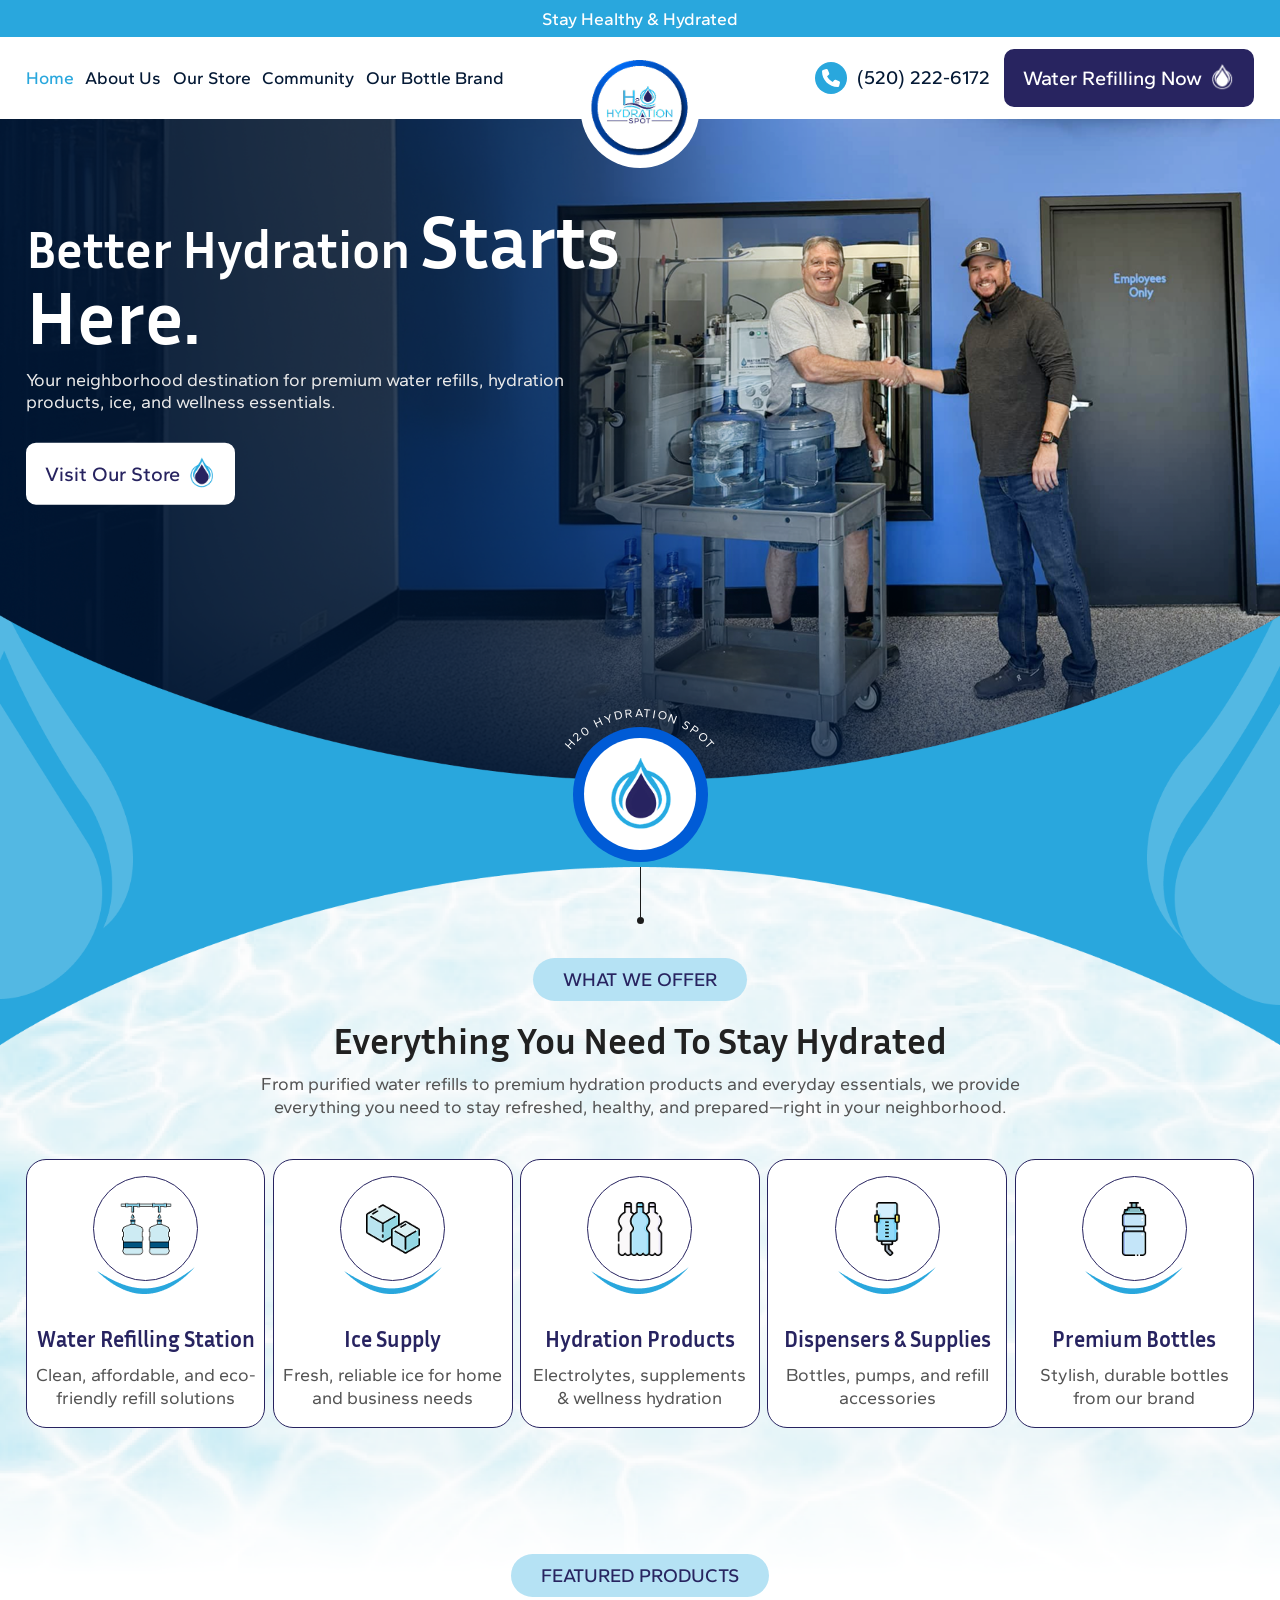
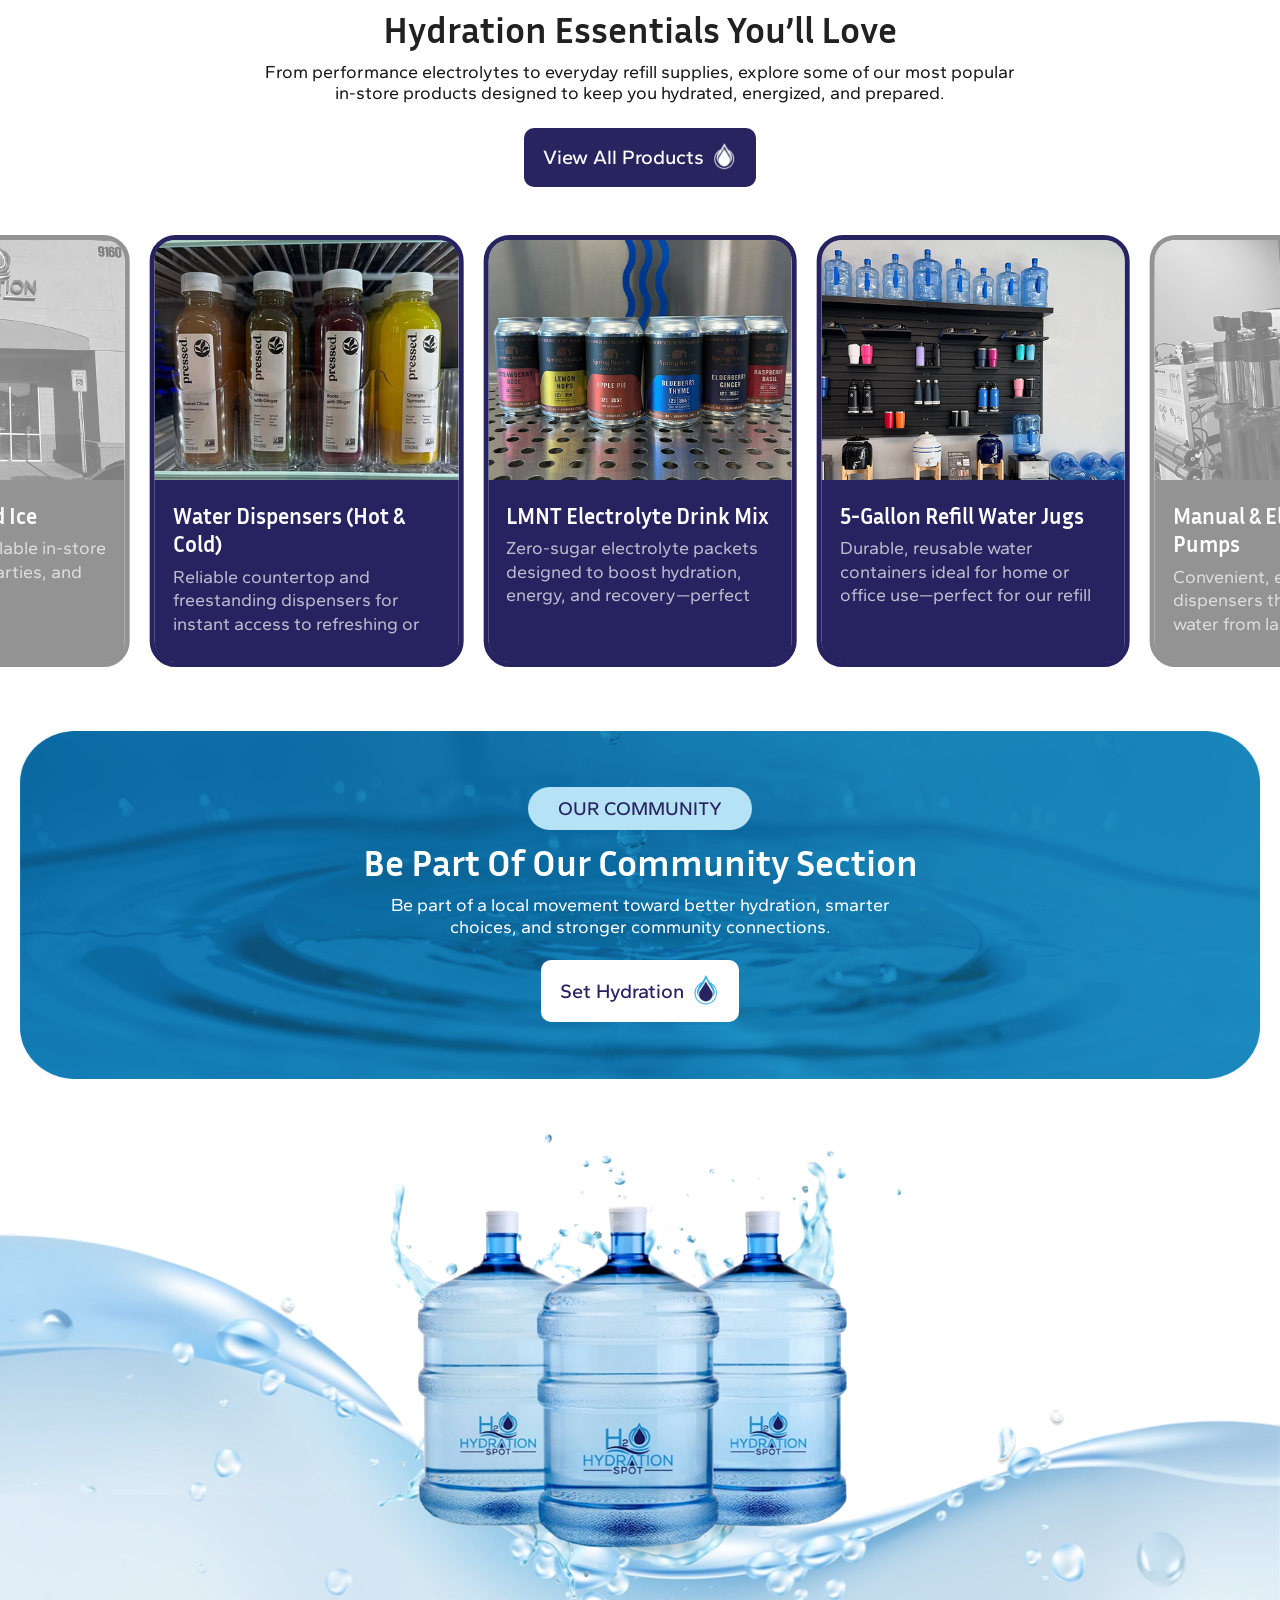
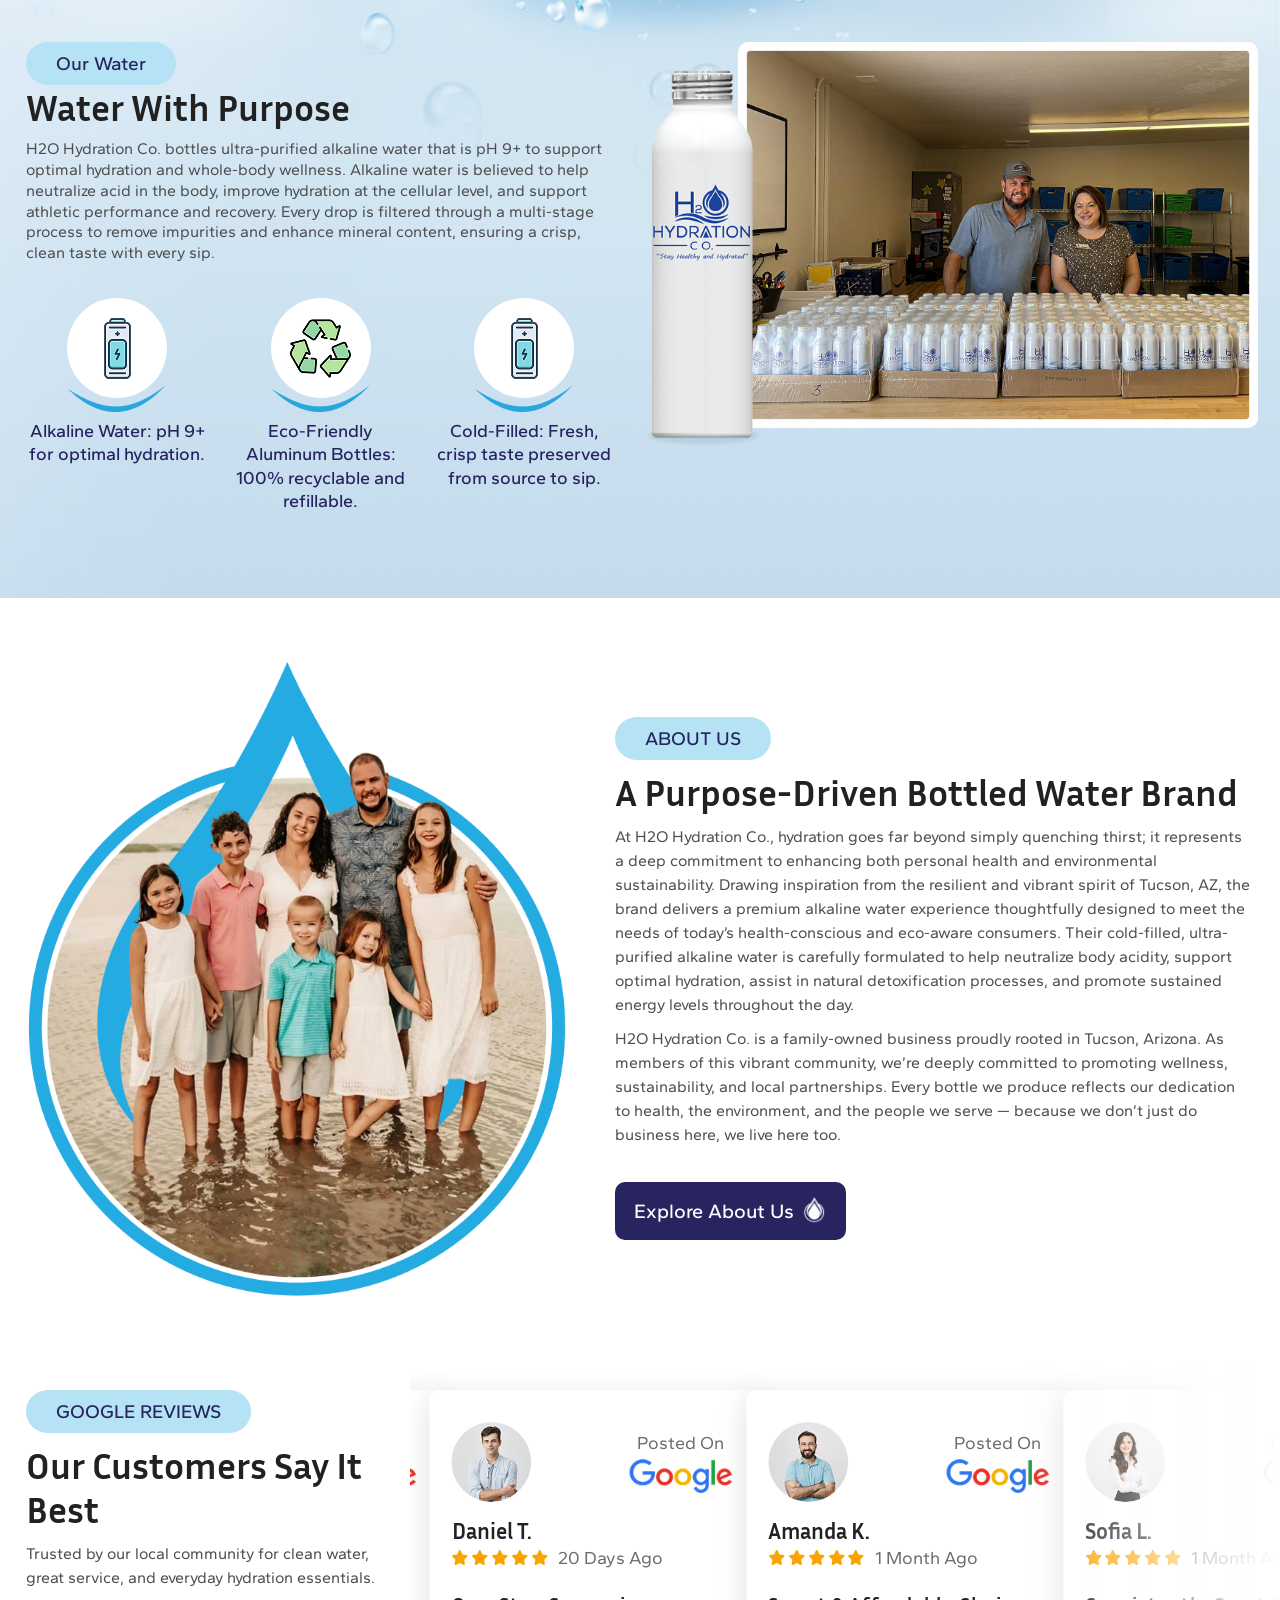
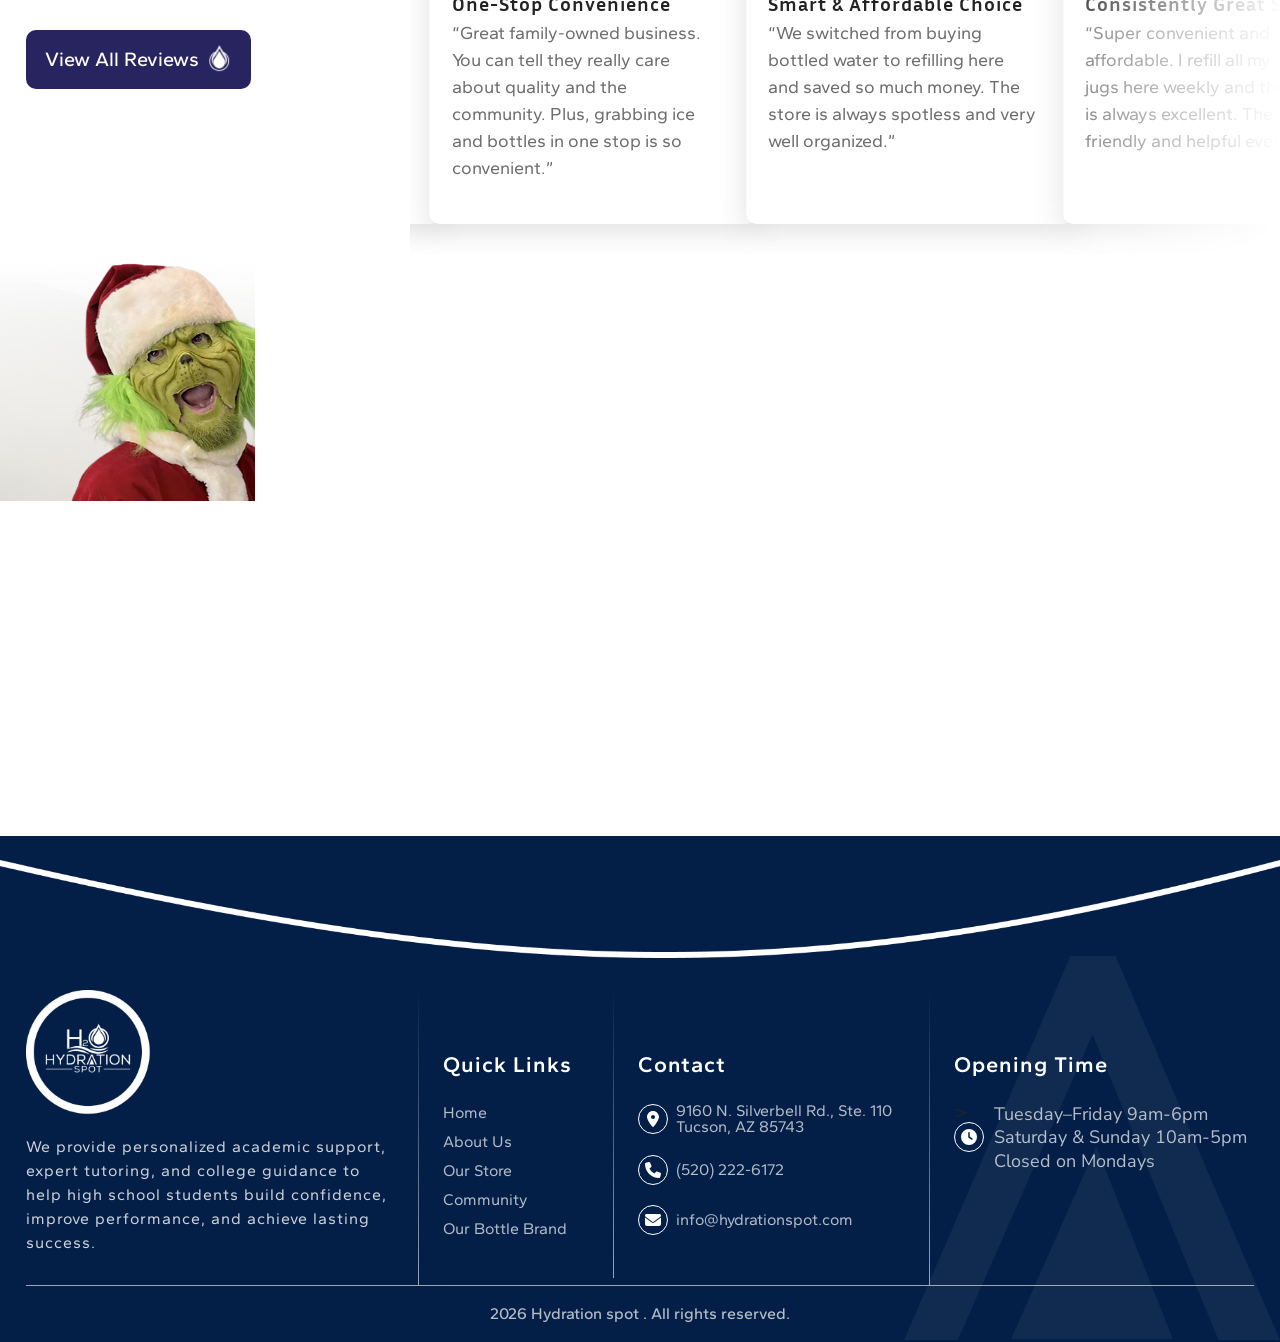
==== commit 54ac4830: "responsive of listing page done" ====
--- a/index.html
+++ b/index.html
@@ -57,7 +57,7 @@
 								<div class="collapse navbar-collapse main_nav" id="navbarNav">
 									<ul class="navbar-nav navMenus">
 										<li class="nav-item">
-											<a class="nav-link active" href="javascript:void(0);">Home
+											<a class="nav-link active" href="index.html">Home
 											</a>
 										</li>
 										<li class="nav-item">
--- a/css/custom.css
+++ b/css/custom.css
@@ -667,7 +667,6 @@
   display: flex;
   justify-content: space-between;
 }
-
 .offr_card {
   width: 19.5%;
   display: flex;
@@ -677,6 +676,7 @@
   padding: 20px 6px;
   border-radius: 20px;
   gap: 82px;
+  background: #fff;
 }
 .offr_crd_dtls.cmn_hdr h4 {
   text-align: center;
@@ -1575,12 +1575,12 @@
 .feature_prdct .dropdown-menu li:nth-last-child(1) {
     border-bottom: none;
 }
-
 .fetr_prdct_layout {
-    display: flex;
-    flex-wrap: wrap;
-    gap: 76px;
-    padding-bottom: 54px;
+  display: flex;
+  flex-wrap: wrap;
+  padding-bottom: 54px;
+  justify-content: space-between;
+  row-gap: 5rem;
 }
 
 .fetr_prdct_img {
@@ -1669,15 +1669,16 @@
 }
 
 .add_crt {
-    width: 100%;
-    background: #272360;
-    border-bottom-left-radius: 19px;
-    border-bottom-right-radius: 19px;
-    color: #fff;
-    display: flex;
-    justify-content: space-between;
-    align-items: center;
-    padding: 10px 20px;
+  width: 100%;
+  background: #272360;
+  border-bottom-left-radius: 19px;
+  border-bottom-right-radius: 19px;
+  color: #fff;
+  display: flex;
+  justify-content: space-between;
+  align-items: center;
+  padding: 10px 20px;
+  cursor: pointer;
 }
 
 .add_crt.cmn_hdr p {
@@ -1777,7 +1778,7 @@
 
 .spot.pdt_dt_spot {
   margin-top: 0;
-  z-index: 20;
+  z-index: 1;
   margin-bottom: 30px;
   height: 322px;
 }
@@ -1836,7 +1837,7 @@
 }
 .prdt_top_img {
   width: 636px;
-  padding-right: 35px;
+  /* padding-right: 35px; */
   border: 1px solid #000000;
   border-radius: 30px;
   overflow: hidden;
@@ -1852,6 +1853,7 @@
 .prdt_img {
   display: block;
   width: 173px;
+  height: 100%;
 }
 .prdt_dtls_rgt {
   width: 58%;
@@ -2108,4 +2110,22 @@
   background: url("../images/porpose_top_desk.png");
   display: none;
 }
-/* Avik */+/* Avik */
+/* moumi */
+.fetr_prdct_otr{
+  padding: 2px 8px;
+}
+.mob.bnr_btl_prt{
+  display: none;
+}
+.prdt_btm_imgs .prdt_thumb{
+  border: 1px solid black;
+  border-radius: 10px;
+      cursor: pointer;
+  transition: outline-color 0.2s ease, transform 0.2s ease;
+  height: 150px;
+}
+.rgt_btm_imgs .prdt_rgt_img{
+  border: 1px solid black;
+  border-radius: 10px;
+}
--- a/css/responsive.css
+++ b/css/responsive.css
@@ -267,6 +267,31 @@
   .ftr_dv p {
     padding-top: 25px;
   }
+  .spot.blue_part {
+    margin-top: -222px;
+}
+.bnr_btl_prt {
+  width: 700px;
+}
+.ctgry_head ul.breadcrumb li a {
+  font-size: 22px;
+}
+.feature_prdct .dropdown-toggle {
+  font-size: 23px;
+}
+.fetr_prdct_img {
+  width: 100%;
+}
+.fetr_prdct_cntn {
+  padding-inline: 15px;
+}
+.prdct_pagination .pagination {
+  width: 50%;
+}
+.prdct_pagination .pagination li a {
+  font-size: 22px;
+}
+
 }
 
 /*** ==================<<<<<>>>>>================== ***/
@@ -534,6 +559,34 @@
   .ftr_rw .ftr_dv:nth-child(3) {
     width: 34%;
   }
+  .prdct_pagination .pagination li a {
+    font-size: 21px;
+}
+.spot.blue_part {
+  margin-top: -207px;
+}
+.bnr_btl_prt {
+  width: 580px;
+  top: 39px;
+}
+.feature_prdct .dropdown-toggle {
+  font-size: 22px;
+}
+.fetr_prdct_crd {
+  width: 31%;
+}
+.add_crt {
+  padding: 7px 20px;
+}
+.prdct_offr_prc {
+  font-size: 28px;
+}
+.fetr_prdct_cntn.cmn_hdr p {
+  font-size: 18px;
+}
+.feature_prdct .dropdown-menu a {
+  font-size: 18px;
+}
 }
 
 /*** ==================<<<<<>>>>>================== ***/
@@ -823,6 +876,36 @@
     line-height: 1.3;
     padding-block: 0;
   }
+  .spot.blue_part {
+    margin-top: -189px;
+}
+.bnr_btl_prt {
+  width: 535px;
+}
+.fetr_prdct_img {
+  height: 290px;
+}
+.prdct_offr_prc {
+  font-size: 26px;
+}
+.fetr_prdct_cntn {
+  padding: 15px;
+}
+.prdct_price {
+  padding-bottom: 14px;
+}
+.prdct_pagination .pagination {
+  width: 53%;
+}
+.prdct_pagination .pagination li a {
+  padding: 11px 8px;
+}
+.prdct_pagination .pagination li a {
+  font-size: 18px;
+}
+.avlbl_dv p, .sold_dv p {
+  font-size: 17px;
+}
 }
 
 /*** ==================<<<<<>>>>>================== ***/
@@ -1466,12 +1549,14 @@
     font-size: 18px;
   }
 
-  .cmn_btn.blu_btn,
-  .cmn_btn {
+  .cmn_btn.blu_btn, .cmn_btn {
     font-size: 16px;
-    padding: 8px 12px;
-  }
-
+    padding: 12px 16px;
+}
+
+.prdct_lst_bnr .ban_img {
+  height: 350px;
+}
   body {
     font-size: 15px;
   }
@@ -2050,7 +2135,7 @@
     /* position: static;
     width: 100%; */
     padding: 30px 0 0;
-    text-align: center;
+    /* text-align: center; */
   }
 
   .ban_content h1 {
@@ -2266,7 +2351,6 @@
     height: auto;
     display: block;
   }
-
   .ban_content {
     padding-top: 20px;
     position: relative;
@@ -2274,8 +2358,9 @@
     right: 0;
     margin: auto;
     top: -436px;
+    text-align: center;
     width: 70%;
-  }
+}
   .spot {
     height: 299px;
     margin-top: -378px;
@@ -2673,6 +2758,16 @@
 .cmn_btn {
   font-size: 15px;
 }
+header .logo_otr {
+  width: 94px;
+  height: 94px;
+}
+header .logo_area {
+  width: 77px;
+}
+.ftr_lst_dv .op_tm {
+  font-size: 13px;
+}
 }
 
 /*** ==================<<<<<>>>>>================== ***/
@@ -2851,3 +2946,1572 @@
 }
 
 /*** ==================<<<<<>>>>>================== ***/
+
+/* =============================================================================
+   Product listing page — banner, wave spot, categories, grid, pagination only
+   (header, footer, .community, .hyd_bking: do not override here)
+   ============================================================================= */
+
+@media (max-width: 1199px) {
+  .prdct_lst_bnr .ban_img {
+    width: 100%;
+    overflow: hidden;
+    line-height: 0;
+  }
+
+  .prdct_lst_bnr .ban_img img {
+    width: 100%;
+    height: 100%;
+    display: block;
+    object-fit: cover;
+    object-position: center top;
+  }
+
+  .prdct_lst_bnr .bnr_btl_prt {
+    max-width: 100%;
+  }
+
+  .prdct_lst_bnr .bnr_btl_prt img {
+    width: 100%;
+    height: auto;
+    display: block;
+  }
+
+  .categories .prdct_crd_img {
+    max-width: 100%;
+    display: flex;
+    align-items: center;
+    justify-content: center;
+  }
+
+  .categories .prdct_crd_img img {
+    width: 100%;
+    height: auto;
+    display: block;
+    object-fit: contain;
+  }
+
+  .feature_prdct .fetr_prdct_crd {
+    overflow: hidden;
+  }
+
+  .prdct_lst_bnr .ban_content {
+    width: min(52%, 560px);
+  }
+
+  .prdct_lst_bnr .bnr_btl_prt {
+    width: min(502px, 42vw);
+    top: 20px;
+  }
+
+  .spot.blue_part {
+    margin-top: -171px;
+    margin-bottom: -120px;
+    min-height: 100px;
+}
+
+  .categories .prdct_layout {
+    flex-wrap: wrap;
+    justify-content: center;
+    gap: 32px 24px;
+  }
+
+  .categories .prdct_card {
+    /* width: calc(50% - 12px); */
+    max-width: 320px;
+  }
+  .feature_prdct .dropdown-toggle {
+    font-size: 18px;
+}
+  .feature_prdct .fetr_prdct_layout {
+    gap: 40px 24px;
+    justify-content: center;
+  }
+  .filter_icn {
+    font-size: 16px;
+    margin-right: 6px;
+}
+
+  .feature_prdct .fetr_prdct_crd {
+    /* width: calc((100% - 24px) / 2); */
+    max-width: 520px;
+  }
+
+  .feature_prdct .fetr_prdct_img {
+    width: 100%;
+    max-width: 447px;
+    height: 260px;
+    min-height: 0;
+    margin-inline: auto;
+}
+.pls_icn {
+  font-size: 30px;
+}
+.fetr_prdct_cntn.cmn_hdr p br{
+display: none;
+}
+
+.feature_prdct .fetr_prdct_img img {
+  width: 100%;
+  height: 100%;
+  object-fit: cover;
+  display: block;
+  border-radius: 10px;
+}
+  .prdct_pagination .pagination {
+    width: min(92%, 640px);
+  }
+  .avlbl_dv, .sold_dv {
+    top: 21px;
+    right: 21px;
+}
+.fetr_prdct_cntn {
+  padding: 10px;
+}
+.prdct_orgnl_prc {
+  font-size: 21px;
+}
+}
+
+/* Product listing — below 1199px (typography tracks home page breakpoints) */
+
+@media (max-width: 1024px) {
+  .prdct_lst_bnr .ban_content {
+    width: min(54%, 500px);
+  }
+
+  .prdct_lst_bnr .ban_content h1 {
+    font-size: 42px;
+  }
+
+  .prdct_lst_bnr .ban_content p {
+    font-size: 17px;
+  }
+
+  .prdct_lst_bnr .bnr_btl_prt {
+    width: min(420px, 40vw);
+    top: 16px;
+  }
+
+  .spot.blue_part {
+    margin-top: -164px;
+    margin-bottom: -100px;
+}
+  .ctgry_head ul.breadcrumb li a {
+    font-size: 17px;
+  }
+
+  .ctgry_head ul.breadcrumb li + li:before {
+    font-size: 18px;
+  }
+
+  .feature_prdct .dropdown-toggle {
+    font-size: 17px;
+  }
+
+  .feature_prdct .dropdown-menu a {
+    font-size: 16px;
+  }
+
+  .fetr_prdct_cntn.cmn_hdr p {
+    font-size: 17px;
+  }
+
+  .prdct_offr_prc {
+    font-size: 26px;
+  }
+
+  .prdct_orgnl_prc {
+    font-size: 20px;
+  }
+
+  .prdct_pagination .pagination li a {
+    font-size: 17px;
+  }
+
+  .avlbl_dv p,
+  .sold_dv p {
+    font-size: 16px;
+  }
+
+  .feature_prdct .fetr_prdct_img {
+    height: 220px;
+  }
+
+  .categories .prdct_card {
+    width: calc(50% - 12px);
+  }
+
+  .feature_prdct .fetr_prdct_crd {
+    width: calc((100% - 24px) / 2);
+  }
+
+  .prdct_pagination .pagination {
+    width: min(94%, 580px);
+  }
+}
+
+@media (max-width: 991px) {
+  .prdct_lst_bnr .ban_content {
+    width: min(58%, 480px);
+  }
+
+  .prdct_lst_bnr .ban_content h1 {
+    font-size: 38px;
+    padding-bottom: 12px;
+  }
+
+  .prdct_lst_bnr .ban_content p {
+    font-size: 17.5px;
+  }
+
+  .prdct_lst_bnr .bnr_btl_prt {
+    width: min(444px, 48vw);
+    top: 12px;
+}
+
+  .spot.blue_part {
+    margin-top: -136px;
+    margin-bottom: -80px;
+}
+.prdct_lst_bnr .ban_content p br {
+display: none;
+}
+
+  .feature_prdct .ftr_prdct_hdr {
+    flex-direction: column;
+    align-items: center;
+    gap: 18px;
+    text-align: center;
+  }
+
+  .feature_prdct .ftr_prdct_hdr .dropdown {
+    width: 100%;
+    max-width: 420px;
+  }
+
+  .feature_prdct .ftr_prdct_hdr .dropdown-toggle {
+    width: 100%;
+    justify-content: center;
+    font-size: 16px;
+  }
+
+  .filter_icn {
+    font-size: 15px;
+  }
+
+  .ctgry_head ul.breadcrumb li a {
+    font-size: 17.5px;
+  }
+
+  .fetr_prdct_cntn.cmn_hdr p {
+    font-size: 16.5px;
+  }
+
+  .prdct_offr_prc {
+    font-size: 24px;
+  }
+
+  .prdct_orgnl_prc {
+    font-size: 19px;
+  }
+
+  .prdct_pagination .pagination li a {
+    font-size: 16px;
+    padding: 12px 8px;
+  }
+
+  .avlbl_dv p,
+  .sold_dv p {
+    font-size: 16px;
+  }
+
+  .pls_icn {
+    font-size: 28px;
+  }
+
+  .categories .prdct_card {
+    width: calc(32% - 12px);
+    max-width: none;
+  }
+
+  .feature_prdct .fetr_prdct_layout {
+    gap: 32px 20px;
+    justify-content: center;
+  }
+
+  .feature_prdct .fetr_prdct_crd {
+    width: calc((100% - 20px) / 2);
+    max-width: 415px;
+}
+.feature_prdct .fetr_prdct_img {
+  height: 250px;
+}
+
+.feature_prdct .avlbl_dv, .feature_prdct .sold_dv {
+  top: 18px;
+  right: 14px;
+  padding: 7px 14px;
+}
+.prdct_card.cmn_hdr h4 {
+  text-align: center;
+}
+  .prdct_pagination .pagination {
+    width: min(94%, 560px);
+  }
+
+  .categories .prdct_img_otr.crcl_after {
+    width: min(200px, 42vw);
+    height: min(200px, 42vw);
+  }
+
+  .categories .prdct_crd_img {
+    width: min(188px, 38vw);
+  }
+
+  .categories .prdct_img_otr.crcl_after::after {
+    width: min(188px, 38vw);
+    background-size: 100% auto;
+  }
+  .cmnty_wht_btn .cmn_btn {
+    padding: 12px 16px;
+    border: 2px solid #fff;
+}
+}
+
+@media (max-width: 767px) {
+  .prdct_lst_bnr .ban_img {
+    display: block;
+    width: 100%;
+    overflow: hidden;
+    line-height: 0;
+  }
+
+  .prdct_lst_bnr .ban_img img {
+    width: 100%;
+    height: 100%;
+    /* max-height: 42vh; */
+    object-fit: cover;
+    object-position: center top;
+    display: block;
+}
+
+.prdct_lst_bnr .ban_content {
+  position: absolute;
+  top: 100px;
+  left: 0;
+  right: 0;
+  transform: none;
+  width: 100%;
+  max-width: 520px;
+  margin-inline: auto;
+  padding: 28px 12px 0;
+  text-align: center;
+}
+  .prdct_lst_bnr .ban_content h1 {
+    font-size: 44px;
+  }
+
+  .prdct_lst_bnr .ban_content p {
+    font-size: 18px;
+  }
+
+  .prdct_lst_bnr .ban_content p br {
+    display: none;
+  }
+
+  .prdct_lst_bnr .bnr_btl_prt {
+    position: absolute;
+    top: 293px;
+    right: auto;
+    width: min(92%, 380px);
+    margin: 0px auto 0;
+    left: 0;
+    right: 0;
+}
+
+.spot.blue_part {
+  margin-top: -175px;
+  margin-bottom: -110px;
+  min-height: 72px;
+}
+
+  .spot.blue_part .spot_lft_img,
+  .spot.blue_part .spot_rgt_img {
+    width: min(22vw, 120px);
+  }
+
+  .ctgry_head ul.breadcrumb {
+    display: flex;
+    flex-wrap: wrap;
+    justify-content: center;
+    gap: 4px 8px;
+    padding: 0 8px;
+  }
+
+  .ctgry_head ul.breadcrumb li a {
+    font-size: 15px;
+  }
+
+  .ctgry_head ul.breadcrumb li + li:before {
+    padding: 0 8px;
+    font-size: 16px;
+  }
+
+  .feature_prdct .dropdown-toggle {
+    font-size: 16px;
+  }
+
+  .fetr_prdct_cntn.cmn_hdr p {
+    font-size: 15px;
+  }
+
+  .prdct_offr_prc {
+    font-size: 22px;
+  }
+
+  .prdct_orgnl_prc {
+    font-size: 18px;
+  }
+
+  .prdct_pagination .pagination li a {
+    font-size: 15px;
+  }
+
+  .avlbl_dv p,
+  .sold_dv p {
+    font-size: 15px;
+  }
+
+  .pls_icn {
+    font-size: 26px;
+  }
+
+  .categories .prdct_layout {
+    /* flex-direction: column; */
+    align-items: center;
+    gap: 36px;
+  }
+
+  .categories .prdct_card {
+    width: 50%;
+    max-width: 310px;
+}
+
+  .categories .prdct_img_otr.crcl_after {
+    width: min(225px, 78vw);
+    height: min(225px, 78vw);
+  }
+
+  .categories .prdct_crd_img {
+    width: min(213px, 72vw);
+  }
+
+  .feature_prdct .fetr_prdct_layout {
+    /* flex-direction: column; */
+    align-items: center;
+    gap: 28px;
+    padding-bottom: 36px;
+    row-gap: 2.5rem;
+  }
+
+  .feature_prdct .fetr_prdct_crd {
+    width: 45%;
+    max-width: 380px;
+}
+
+  .feature_prdct .fetr_prdct_img {
+    width: 100%;
+    max-width: 100%;
+    height: auto;
+    aspect-ratio: 447 / 332;
+  }
+
+  .feature_prdct .fetr_prdct_img img {
+    width: 100%;
+    height: 100%;
+    object-fit: cover;
+    border-radius: 10px;
+  }
+
+  .feature_prdct .fetr_prdct_cntn.cmn_hdr p br {
+    display: none;
+  }
+  .prdct_pagination .pagination {
+    flex-wrap: wrap;
+    justify-content: center;
+    width: 65%;
+    max-width: 100%;
+    row-gap: 0;
+}
+
+  .prdct_pagination .pagination li {
+    width: auto;
+    flex: 1 1 auto;
+    min-width: 44px;
+  }
+  .prdct_lst_bnr .ban_img {
+    height: 580px;
+}
+}
+
+@media (max-width: 667px) {
+  .banner.prdct_lst_bnr .ban_img {
+    display: block;
+  }
+  .prdct_lst_bnr .ban_content {
+    top: 145px;
+    width: 85%;
+    padding-top: 30px;
+}
+  .prdct_lst_bnr .ban_content h1 {
+    font-size: 38px;
+  }
+
+  .prdct_lst_bnr .ban_content p {
+    font-size: 16px;
+  }
+
+  .prdct_lst_bnr .bnr_btl_prt {
+    width: min(88%, 340px);
+    margin: -12px auto 0;
+    top: 368px;
+}
+.spot.blue_part .spot_lft_img, .spot.blue_part .spot_rgt_img {
+  width: min(22vw, 90px);
+}
+.spot.blue_part {
+  margin-top: -134px;
+  margin-bottom: -82px;
+  z-index: 6;
+}
+.prdct_pagination .pagination {
+  width: 90%;
+}
+  .ctgry_head ul.breadcrumb li a {
+    font-size: 16px;
+  }
+
+  .fetr_prdct_cntn.cmn_hdr p {
+    font-size: 16px;
+  }
+
+  .prdct_pagination .pagination li a {
+    font-size: 16px;
+  }
+}
+
+@media (max-width: 575px) {
+  .prdct_lst_bnr .ban_content {
+    padding-top: 20px;
+    width: 90%;
+    top: 185px;
+}
+.feature_prdct .avlbl_dv, .feature_prdct .sold_dv {
+  right: 14px;
+  padding: 5px 9px;
+  border-radius: 4px;
+}
+.feature_prdct .fetr_prdct_layout {
+  flex-direction: column;
+}
+.feature_prdct .fetr_prdct_crd {
+  width: 100%;
+  max-width: 380px;
+  border-radius: 10px;
+}
+
+  .prdct_lst_bnr .ban_content h1 {
+    font-size: 34px;
+  }
+
+  .prdct_lst_bnr .ban_content p {
+    font-size: 15px;
+  }
+
+  .prdct_lst_bnr .bnr_btl_prt {
+    width: min(88%, 300px);
+    margin-top: -8px;
+  }
+
+  .spot.blue_part {
+    margin-top: -75px;
+    margin-bottom: -32px;
+}
+  .ctgry_head {
+    padding-bottom: 24px;
+  }
+
+  .ctgry_head ul.breadcrumb li a {
+    font-size: 15px;
+  }
+
+  .feature_prdct .dropdown-toggle {
+    font-size: 15px;
+    padding: 10px 12px;
+  }
+
+  .fetr_prdct_cntn.cmn_hdr p {
+    font-size: 15px;
+  }
+
+  .prdct_offr_prc {
+    font-size: 20px;
+  }
+
+  .prdct_orgnl_prc {
+    font-size: 17px;
+  }
+
+  .prdct_pagination .pagination li a {
+    font-size: 15px;
+  }
+
+  .avlbl_dv p,
+  .sold_dv p {
+    font-size: 14px;
+  }
+
+  .pls_icn {
+    font-size: 24px;
+  }
+
+  .feature_prdct .prdct_price {
+    flex-wrap: wrap;
+    gap: 8px 14px;
+  }
+  .feature_prdct .fetr_prdct_img {
+    aspect-ratio: 447 / 300;
+}
+
+  .feature_prdct .add_crt {
+    padding: 10px 16px;
+    border-radius: 0;
+  }
+
+  .categories .prdct_img_otr.crcl_after {
+    width: min(200px, 72vw);
+    height: min(200px, 72vw);
+  }
+
+  .categories .prdct_crd_img {
+    width: min(188px, 66vw);
+  }
+
+  /* .prdct_pagination .pagination {
+    flex-direction: column;
+    align-items: stretch;
+    border-radius: 12px;
+  }
+
+  .prdct_pagination .pagination li {
+    width: 100%;
+    flex: none;
+    border-right: none;
+    border-bottom: 1px solid #282460;
+  }
+
+  .prdct_pagination .pagination li:last-child {
+    border-bottom: none;
+  }
+
+  .prdct_pagination .pagination .num {
+    border-right: none;
+  }
+
+  .prdct_pagination .pagination li a {
+    padding: 12px 10px;
+  }
+
+  .prdct_pagination .pagination li.active {
+    border-right: none;
+  }
+
+  .prdct_pagination .pagination li.nxt_pg {
+    border-top-right-radius: 0;
+    border-bottom-left-radius: 12px;
+    border-bottom-right-radius: 12px;
+  } */
+  .spot.blue_part .spot_lft_img, .spot.blue_part .spot_rgt_img {
+    width: min(22vw, 50px);
+}
+.feature_prdct .ftr_prdct_hdr .dropdown-toggle {
+  width: max-content;
+}
+.prdct_pagination .pagination li {
+  min-width: 32px;
+}
+.cmnty_wht_btn .cmn_btn,.cmn_btn.blu_btn, .cmn_btn  {
+  padding: 10px 14px;
+}
+.cmn_btn.blu_btn, .cmn_btn {
+  font-size: 16px;
+}
+}
+/* ================================== */
+@media (max-width: 480px) {
+  .mob.bnr_btl_prt{
+    display: block;
+  }
+  .cmnty_btns {
+    gap: 10px;
+}
+  .bnr_btl_prt{
+    display: none;
+  }
+  .prdct_lst_bnr .ban_content h1 {
+    font-size: 28px;
+  }
+
+  .prdct_lst_bnr .ban_content p {
+    font-size: 14px;
+  }
+
+  .prdct_lst_bnr .bnr_btl_prt {
+    width: min(92%, 220px);
+}
+.prdct_card {
+  gap: 20px;
+}
+
+
+  .prdct_offr_prc {
+    font-size: 18px;
+  }
+
+  .prdct_orgnl_prc {
+    font-size: 16px;
+  }
+
+  .feature_prdct .dropdown-toggle {
+    font-size: 14px;
+  }
+
+  .fetr_prdct_cntn.cmn_hdr p {
+    font-size: 14px;
+  }
+
+  .prdct_pagination .pagination li a {
+    font-size: 14px;
+  }
+}
+
+/*** ==================<<<<<>>>>>================== ***/
+@media  (max-width: 393px) {
+  .prdct_img_otr.crcl_after::after {
+    bottom: -35px;
+}
+.prdct_pagination .pagination li a {
+  font-size: 13px;
+  padding: 8px 2px;
+}
+.prdct_pagination .pagination {
+  border-radius: 5px;
+}
+.prdct_pagination .pagination li.nxt_pg {
+  border-bottom-right-radius: 0;
+  border-top-right-radius: 0;
+}
+.nav-link {
+  font-size: 15px;
+}
+}
+
+/* =============================================================================
+   Product details page — spot, gallery, info, tabs, related products
+   (header, footer, .hyd_bking: not styled here)
+   ============================================================================= */
+
+@media (max-width: 1199px) {
+  .spot.pdt_dt_spot {
+    height: auto;
+    min-height: 260px;
+    margin-bottom: 24px;
+  }
+
+  .spot_cntnt {
+    top: -120px;
+    padding: 0 12px;
+  }
+
+  .spot_cntnt .breadcrumb-item a,
+  .spot_cntnt .breadcrumb-item.active {
+    font-size: 18px;
+  }
+
+  .breadcrumb-item + .breadcrumb-item::before {
+    font-size: 18px;
+  }
+
+  .pdt_dt_spot .spot_lft_img,
+  .pdt_dt_spot .spot_rgt_img {
+    width: min(80px, 12vw);
+  }
+
+  .pdt_dt_spot .spot_lft_img img,
+  .pdt_dt_spot .spot_rgt_img img {
+    width: 100%;
+    height: auto;
+    display: block;
+  }
+
+  .prdt_inr_sec {
+    gap: 40px;
+    padding-bottom: 48px;
+  }
+
+  .prdt_top_img {
+    width: 100%;
+    max-width: 636px;
+    padding-right: 24px;
+    margin-inline: auto;
+  }
+
+  .prdt_top_img img {
+    width: 100%;
+    height: auto;
+    display: block;
+    object-fit: contain;
+  }
+
+  .srch_dv {
+    top: 24px;
+    right: 24px;
+    padding: 14px 18px;
+    font-size: 20px;
+  }
+
+  .prdt_img {
+    width: min(150px, 20vw);
+    height: auto;
+  }
+
+  .prdt_dtls_rgt h3 {
+    font-size: 40px;
+  }
+
+  .prdt_rgt_cntnt .star_row span {
+    font-size: 18px;
+  }
+
+  .price_sec .prev_price {
+    font-size: 26px;
+  }
+
+  .price_sec .crnt_price {
+    font-size: 32px;
+  }
+
+  .price_sec .sale_sec {
+    font-size: 18px;
+    padding: 8px 24px;
+  }
+
+  .prdt_rgt_cntnt p {
+    font-size: 22px;
+  }
+
+  .cart_qnty p {
+    font-size: 24px;
+  }
+
+  .prdt_btns .btn_1 a,
+  .prdt_btns .btn_2 a {
+    font-size: 22px;
+    padding: 10px 36px;
+  }
+
+  .rgt_btm_imgs {
+    gap: 32px;
+    flex-wrap: wrap;
+    justify-content: center;
+  }
+
+  .rgt_btm_imgs span {
+    font-size: 22px;
+  }
+
+  .prdt_rgt_img {
+    width: min(100px, 18vw);
+  }
+
+  .prdt_ing_hd span {
+    font-size: 24px;
+  }
+
+  .prdt_ing_hl .ing_1 p,
+  .prdt_ing_hl .ing_2 p,
+  .prdt_ing_hl .ing_3 p,
+  .prdt_ing_hl .ing_1 span,
+  .prdt_ing_hl .ing_2 span,
+  .prdt_ing_hl .ing_3 span {
+    font-size: 18px;
+  }
+
+  .prdt_tab_sec {
+    padding: 36px 0 56px;
+  }
+
+  .tab_btn {
+    font-size: 22px;
+    padding: 8px 32px;
+  }
+
+  .prdt_tab_sec .tab_content .tab_hd,
+  .prdt_tab_sec .benefits_title {
+    font-size: 30px;
+  }
+
+  .prdt_tab_sec .tab_content p,
+  .benefits_list li {
+    font-size: 18px;
+  }
+
+  .rlt_prdt_hd {
+    font-size: 30px;
+  }
+
+  .rlt_prdt_sec {
+    height: auto;
+    padding-bottom: 56px;
+  }
+
+  .rlt_prdt_sec .fetr_prdct_crd {
+    width: min(420px, 90vw);
+    max-width: 100%;
+  }
+
+  .rlt_prdt_sec .fetr_prdct_img {
+    width: 100%;
+    max-width: 447px;
+    height: 260px;
+    margin-inline: auto;
+  }
+
+  .rlt_prdt_sec .fetr_prdct_img img {
+    width: 100%;
+    height: 100%;
+    object-fit: cover;
+    display: block;
+  }
+
+  .productSwiper {
+    position: relative;
+    width: 100%;
+    right: auto;
+    padding: 0 12px 24px;
+  }
+}
+
+@media (max-width: 1024px) {
+  .spot_cntnt .breadcrumb-item a,
+  .spot_cntnt .breadcrumb-item.active {
+    font-size: 17px;
+  }
+
+  .spot_cntnt {
+    top: -110px;
+  }
+
+  .prdt_dtls_rgt h3 {
+    font-size: 36px;
+  }
+
+  .prdt_rgt_cntnt .star_row span {
+    font-size: 17px;
+  }
+
+  .price_sec .prev_price {
+    font-size: 24px;
+  }
+
+  .price_sec .crnt_price {
+    font-size: 28px;
+  }
+
+  .price_sec .sale_sec {
+    font-size: 17px;
+  }
+
+  .prdt_rgt_cntnt p {
+    font-size: 20px;
+  }
+
+  .cart_qnty p {
+    font-size: 22px;
+  }
+
+  .prdt_btns .btn_1 a,
+  .prdt_btns .btn_2 a {
+    font-size: 20px;
+    padding: 10px 28px;
+  }
+
+  .rgt_btm_imgs span {
+    font-size: 20px;
+  }
+
+  .prdt_ing_hd span {
+    font-size: 22px;
+  }
+
+  .prdt_ing_hl .ing_1 p,
+  .prdt_ing_hl .ing_2 p,
+  .prdt_ing_hl .ing_3 p,
+  .prdt_ing_hl .ing_1 span,
+  .prdt_ing_hl .ing_2 span,
+  .prdt_ing_hl .ing_3 span {
+    font-size: 17px;
+  }
+
+  .tab_btn {
+    font-size: 20px;
+    padding: 8px 24px;
+  }
+
+  .prdt_tab_sec .tab_content .tab_hd,
+  .prdt_tab_sec .benefits_title {
+    font-size: 28px;
+  }
+
+  .prdt_tab_sec .tab_content p,
+  .benefits_list li {
+    font-size: 17px;
+  }
+
+  .rlt_prdt_hd {
+    font-size: 28px;
+  }
+
+  .rlt_prdt_sec .fetr_prdct_img {
+    height: 220px;
+  }
+}
+
+@media (max-width: 991px) {
+  .spot.pdt_dt_spot {
+    min-height: 220px;
+    margin-bottom: 20px;
+  }
+
+  .spot_cntnt {
+    top: -96px;
+  }
+
+  .spot_cntnt .breadcrumb-item a,
+  .spot_cntnt .breadcrumb-item.active {
+    font-size: 17.5px;
+  }
+
+  .prdt_inr_sec {
+    flex-direction: column;
+    align-items: center;
+    gap: 36px;
+    padding-bottom: 40px;
+  }
+
+  .prdt_dtls_lft,
+  .prdt_dtls_rgt {
+    width: 100%;
+    max-width: 640px;
+  }
+
+  .prdt_top_img {
+    padding-right: 20px;
+    border-radius: 24px;
+  }
+
+  .prdt_btm_imgs {
+    flex-wrap: wrap;
+    gap: 16px;
+    padding-block: 16px;
+  }
+
+  .prdt_img {
+    width: min(140px, 28vw);
+  }
+
+  .prdt_dtls_rgt h3 {
+    font-size: 32px;
+    text-align: center;
+  }
+
+  .prdt_rgt_cntnt.cmn_hdr h4 {
+    text-align: center;
+  }
+
+  .prdt_rgt_cntnt .star_row {
+    justify-content: center;
+  }
+
+  .prdt_rgt_cntnt .price_sec {
+    flex-wrap: wrap;
+    justify-content: center;
+  }
+
+  .prdt_rgt_cntnt p {
+    font-size: 18px;
+    text-align: center;
+  }
+
+  .cart_qnty {
+    display: flex;
+    margin-inline: auto;
+  }
+
+  .prdt_btns {
+    flex-wrap: wrap;
+    justify-content: center;
+  }
+
+  .prdt_btns .btn_1 a,
+  .prdt_btns .btn_2 a {
+    font-size: 18px;
+    padding: 10px 24px;
+  }
+
+  .rgt_btm_imgs {
+    gap: 24px;
+    padding-top: 20px;
+  }
+
+  .prdt_ing_hl .ing_1,
+  .prdt_ing_hl .ing_2,
+  .prdt_ing_hl .ing_3 {
+    flex-direction: column;
+    align-items: flex-start;
+    gap: 4px;
+  }
+
+  .prdt_ing_hl .ing_1 p,
+  .prdt_ing_hl .ing_2 p,
+  .prdt_ing_hl .ing_3 p {
+    width: 100%;
+  }
+
+  .prdt_tab_sec .tab_btns {
+    flex-wrap: wrap;
+    justify-content: center;
+    width: 100%;
+    border-radius: 40px;
+    padding: 8px 12px;
+    margin-bottom: 28px;
+  }
+
+  .tab_btn {
+    font-size: 18px;
+    padding: 8px 20px;
+  }
+
+  .tab_content {
+    width: 100%;
+  }
+
+  .prdt_tab_sec .tab_content .tab_hd,
+  .prdt_tab_sec .benefits_title {
+    font-size: 26px;
+  }
+
+  .prdt_tab_sec .tab_content p,
+  .benefits_list li {
+    font-size: 16.5px;
+  }
+
+  .rlt_prdt_hd {
+    font-size: 26px;
+    text-align: center;
+    display: block;
+  }
+
+  .rlt_prdt_sec .fetr_prdct_crd {
+    width: min(380px, 88vw);
+  }
+
+  .rlt_prdt_sec .fetr_prdct_img {
+    height: 200px;
+  }
+
+  .rlt_prdt_sec::after {
+    width: 120px;
+  }
+}
+
+@media (max-width: 767px) {
+  .spot.pdt_dt_spot {
+    min-height: 200px;
+    margin-bottom: 16px;
+  }
+
+  .spot_cntnt {
+    top: -88px;
+  }
+
+  .spot_cntnt .breadcrumb {
+    flex-wrap: wrap;
+    justify-content: center;
+    gap: 4px;
+  }
+
+  .spot_cntnt .breadcrumb-item a,
+  .spot_cntnt .breadcrumb-item.active {
+    font-size: 15px;
+  }
+
+  .breadcrumb-item + .breadcrumb-item::before {
+    font-size: 15px;
+    margin-inline: 6px;
+  }
+
+  .pdt_dt_spot .spot_lft_img,
+  .pdt_dt_spot .spot_rgt_img {
+    width: min(64px, 14vw);
+  }
+
+  .prdt_inr_sec {
+    gap: 28px;
+    padding-bottom: 32px;
+  }
+
+  .prdt_top_img {
+    border-radius: 20px;
+    padding-right: 16px;
+  }
+
+  .srch_dv {
+    top: 16px;
+    right: 16px;
+    padding: 12px 14px;
+    font-size: 18px;
+  }
+
+  .prdt_img {
+    width: min(120px, 40vw);
+  }
+
+  .prdt_dtls_rgt h3 {
+    font-size: 28px;
+  }
+
+  .prdt_rgt_cntnt .star_row span {
+    font-size: 15px;
+  }
+
+  .price_sec .prev_price {
+    font-size: 20px;
+  }
+
+  .price_sec .crnt_price {
+    font-size: 24px;
+  }
+
+  .price_sec .sale_sec {
+    font-size: 15px;
+    padding: 6px 16px;
+  }
+
+  .prdt_rgt_cntnt p {
+    font-size: 16px;
+    padding-block: 14px;
+  }
+
+  .cart_qnty {
+    height: auto;
+    margin-bottom: 20px;
+  }
+
+  .cart_qnty p {
+    font-size: 18px;
+  }
+
+  .cart_qnty span {
+    padding: 10px 16px;
+    font-size: 14px;
+  }
+
+  .prdt_btns .btn_1 a,
+  .prdt_btns .btn_2 a {
+    font-size: 16px;
+    padding: 10px 20px;
+    border-radius: 12px;
+  }
+
+  .rgt_btm_imgs span {
+    font-size: 16px;
+  }
+
+  .prdt_rgt_img {
+    width: min(88px, 22vw);
+  }
+
+  .prdt_ing_hd span {
+    font-size: 20px;
+  }
+
+  .prdt_ing_hl .ing_1 p,
+  .prdt_ing_hl .ing_2 p,
+  .prdt_ing_hl .ing_3 p,
+  .prdt_ing_hl .ing_1 span,
+  .prdt_ing_hl .ing_2 span,
+  .prdt_ing_hl .ing_3 span {
+    font-size: 15px;
+  }
+
+  .prdt_tab_sec {
+    padding: 28px 0 44px;
+  }
+
+  .tab_btn {
+    font-size: 16px;
+    padding: 8px 16px;
+  }
+
+  .prdt_tab_sec .tab_content .tab_hd,
+  .prdt_tab_sec .benefits_title {
+    font-size: 24px;
+    margin-bottom: 14px;
+  }
+
+  .prdt_tab_sec .benefits_title {
+    margin-top: 28px;
+  }
+
+  .prdt_tab_sec .tab_content p,
+  .benefits_list li {
+    font-size: 15px;
+    margin-bottom: 12px;
+  }
+
+  .benefits_list {
+    padding-bottom: 40px;
+  }
+
+  .rlt_prdt_hd {
+    font-size: 24px;
+  }
+
+  .rlt_prdt_sec {
+    padding-bottom: 44px;
+  }
+
+  .rlt_prdt_sec .fetr_prdct_crd {
+    width: min(340px, 92vw);
+  }
+
+  .rlt_prdt_sec .fetr_prdct_img {
+    width: 100%;
+    height: auto;
+    aspect-ratio: 447 / 332;
+  }
+
+  .rlt_prdt_sec .fetr_prdct_img img {
+    border-radius: 10px;
+  }
+
+  .rlt_prdt_sec .pls_icn {
+    font-size: 16px;
+  }
+}
+
+@media (max-width: 575px) {
+  .spot_cntnt {
+    top: -76px;
+  }
+
+  .spot_cntnt h2 {
+    font-size: 3rem;
+  }
+
+  .prdt_btm_imgs {
+    gap: 12px;
+  }
+
+  .prdt_img {
+    width: min(100px, 42vw);
+  }
+
+  .prdt_dtls_rgt h3 {
+    font-size: 26px;
+  }
+
+  .price_sec .prev_price {
+    font-size: 18px;
+  }
+
+  .price_sec .crnt_price {
+    font-size: 22px;
+  }
+
+  .prdt_rgt_cntnt p {
+    font-size: 15px;
+  }
+
+  .prdt_btns {
+    flex-direction: column;
+    align-items: stretch;
+    width: 100%;
+    max-width: 320px;
+    margin-inline: auto;
+  }
+
+  .prdt_btns .btn_1,
+  .prdt_btns .btn_2 {
+    width: 100%;
+  }
+
+  .prdt_btns .btn_1 a,
+  .prdt_btns .btn_2 a {
+    width: 100%;
+    justify-content: center;
+    font-size: 15px;
+  }
+
+  .rgt_btm_imgs {
+    gap: 16px;
+  }
+
+  .rgt_btm_imgs span {
+    font-size: 14px;
+  }
+
+  .prdt_tab_sec .tab_btns {
+    flex-direction: column;
+    align-items: stretch;
+    border-radius: 20px;
+    gap: 6px;
+  }
+
+  .tab_btn {
+    width: 100%;
+    font-size: 15px;
+    text-align: center;
+  }
+
+  .prdt_tab_sec .tab_content .tab_hd,
+  .prdt_tab_sec .benefits_title {
+    font-size: 22px;
+  }
+
+  .prdt_tab_sec .tab_content p,
+  .benefits_list li {
+    font-size: 15px;
+  }
+
+  .rlt_prdt_hd {
+    font-size: 22px;
+  }
+
+  .rlt_prdt_sec .fetr_prdct_crd {
+    width: min(300px, 94vw);
+  }
+
+  .rlt_prdt_sec::after {
+    display: none;
+  }
+}
+
+@media (max-width: 480px) {
+  .spot.pdt_dt_spot {
+    min-height: 180px;
+  }
+
+  .spot_cntnt {
+    top: -68px;
+  }
+
+  .spot_cntnt .breadcrumb-item a,
+  .spot_cntnt .breadcrumb-item.active {
+    font-size: 14px;
+  }
+
+  .prdt_top_img {
+    border-radius: 16px;
+    padding-right: 12px;
+  }
+
+  .prdt_dtls_rgt h3 {
+    font-size: 24px;
+  }
+
+  .price_sec .prev_price {
+    font-size: 17px;
+  }
+
+  .price_sec .crnt_price {
+    font-size: 20px;
+  }
+
+  .price_sec .sale_sec {
+    font-size: 14px;
+  }
+
+  .prdt_rgt_cntnt p {
+    font-size: 14px;
+  }
+
+  .cart_qnty p {
+    font-size: 16px;
+  }
+
+  .prdt_btns .btn_1 a,
+  .prdt_btns .btn_2 a {
+    font-size: 14px;
+    padding: 9px 16px;
+  }
+
+  .prdt_ing_hd span {
+    font-size: 18px;
+  }
+
+  .prdt_ing_hl .ing_1 p,
+  .prdt_ing_hl .ing_2 p,
+  .prdt_ing_hl .ing_3 p,
+  .prdt_ing_hl .ing_1 span,
+  .prdt_ing_hl .ing_2 span,
+  .prdt_ing_hl .ing_3 span {
+    font-size: 14px;
+  }
+
+  .tab_btn {
+    font-size: 14px;
+  }
+
+  .prdt_tab_sec .tab_content .tab_hd,
+  .prdt_tab_sec .benefits_title {
+    font-size: 20px;
+  }
+
+  .prdt_tab_sec .tab_content p,
+  .benefits_list li {
+    font-size: 14px;
+  }
+
+  .rlt_prdt_hd {
+    font-size: 20px;
+  }
+
+  .rlt_prdt_sec .fetr_prdct_img {
+    aspect-ratio: 447 / 300;
+  }
+}
+
+/* Product details — gallery interaction */
+/* .prdt_btm_imgs .prdt_thumb,
+.rgt_btm_imgs .prdt_variant {
+  cursor: pointer;
+  transition: outline-color 0.2s ease, transform 0.2s ease;
+} */
+
+.prdt_btm_imgs .prdt_thumb.is-active,
+.rgt_btm_imgs .prdt_variant.is-active {
+  outline: 2px solid #29a7dd;
+  outline-offset: 4px;
+  border-radius: 8px;
+}
+
+.prdt_zoom_btn {
+  cursor: pointer;
+}
+
+.prdt_main_img {
+  cursor: zoom-in;
+}
